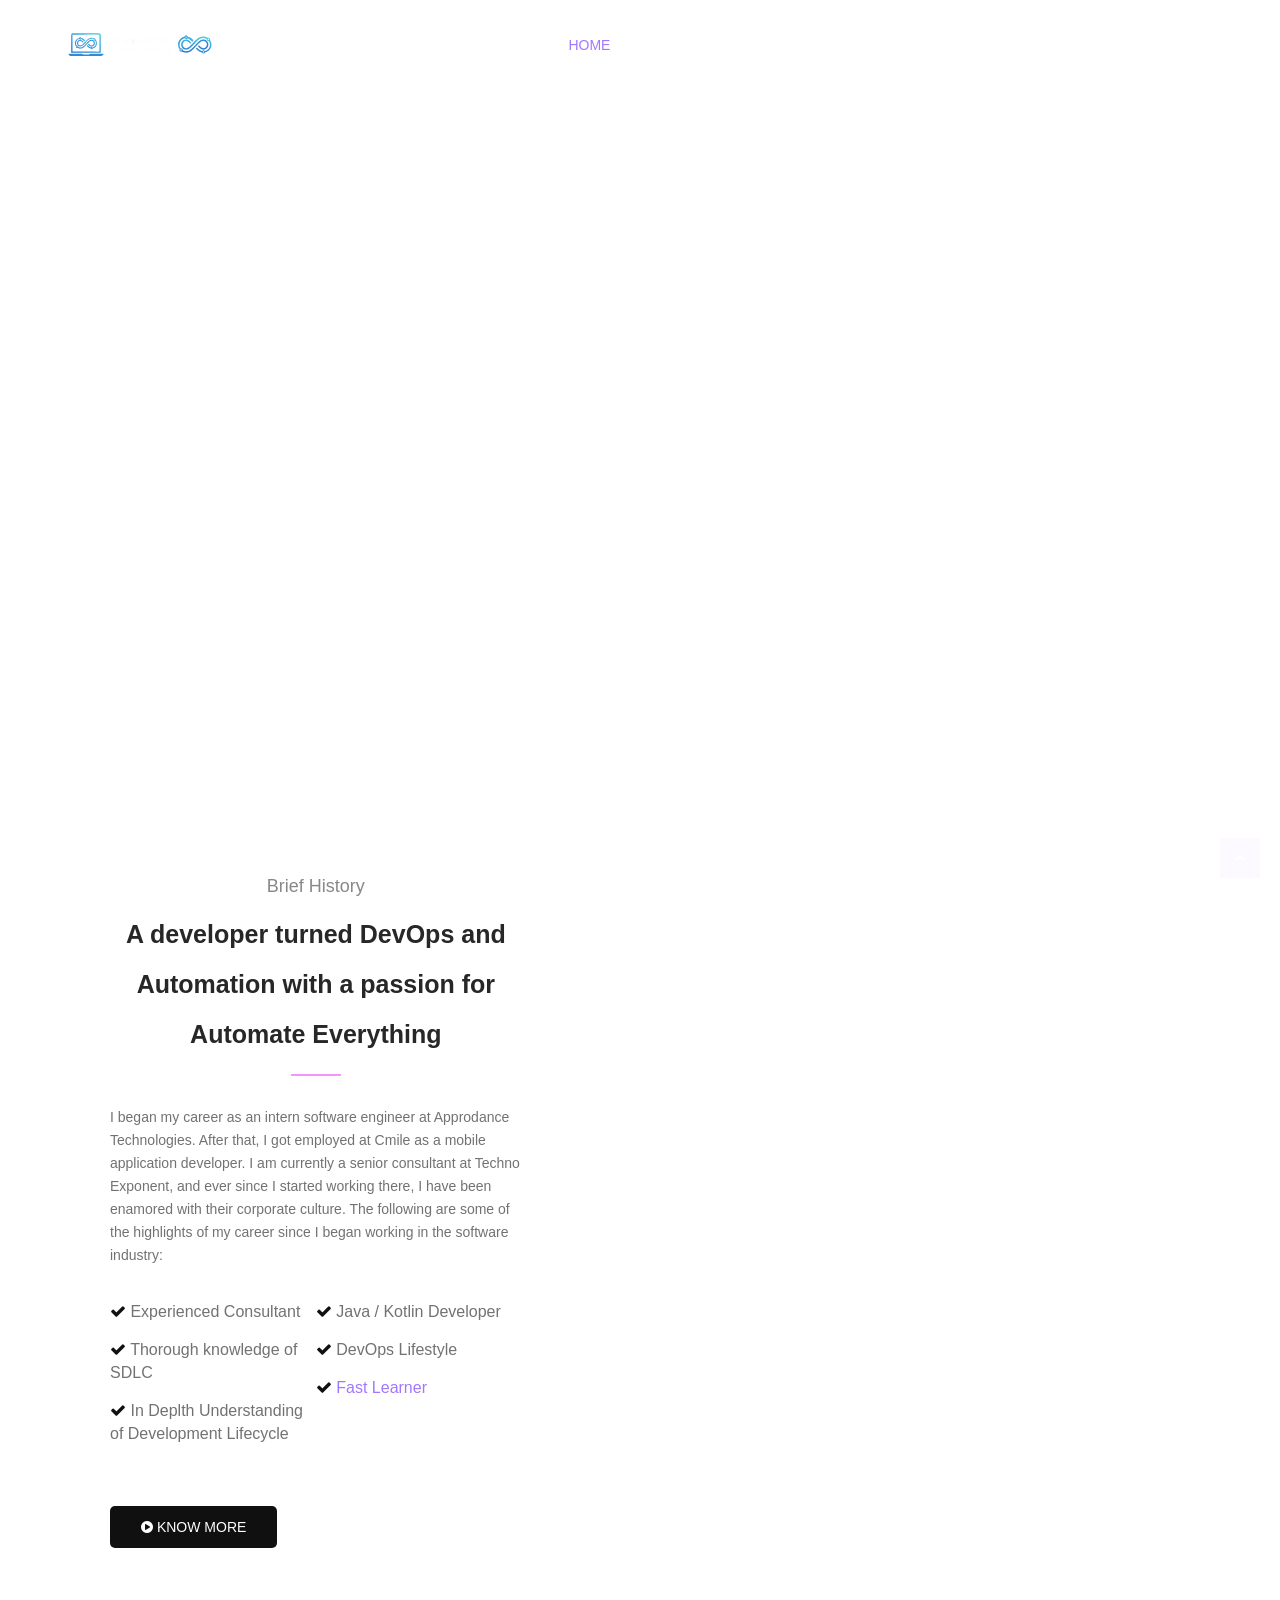
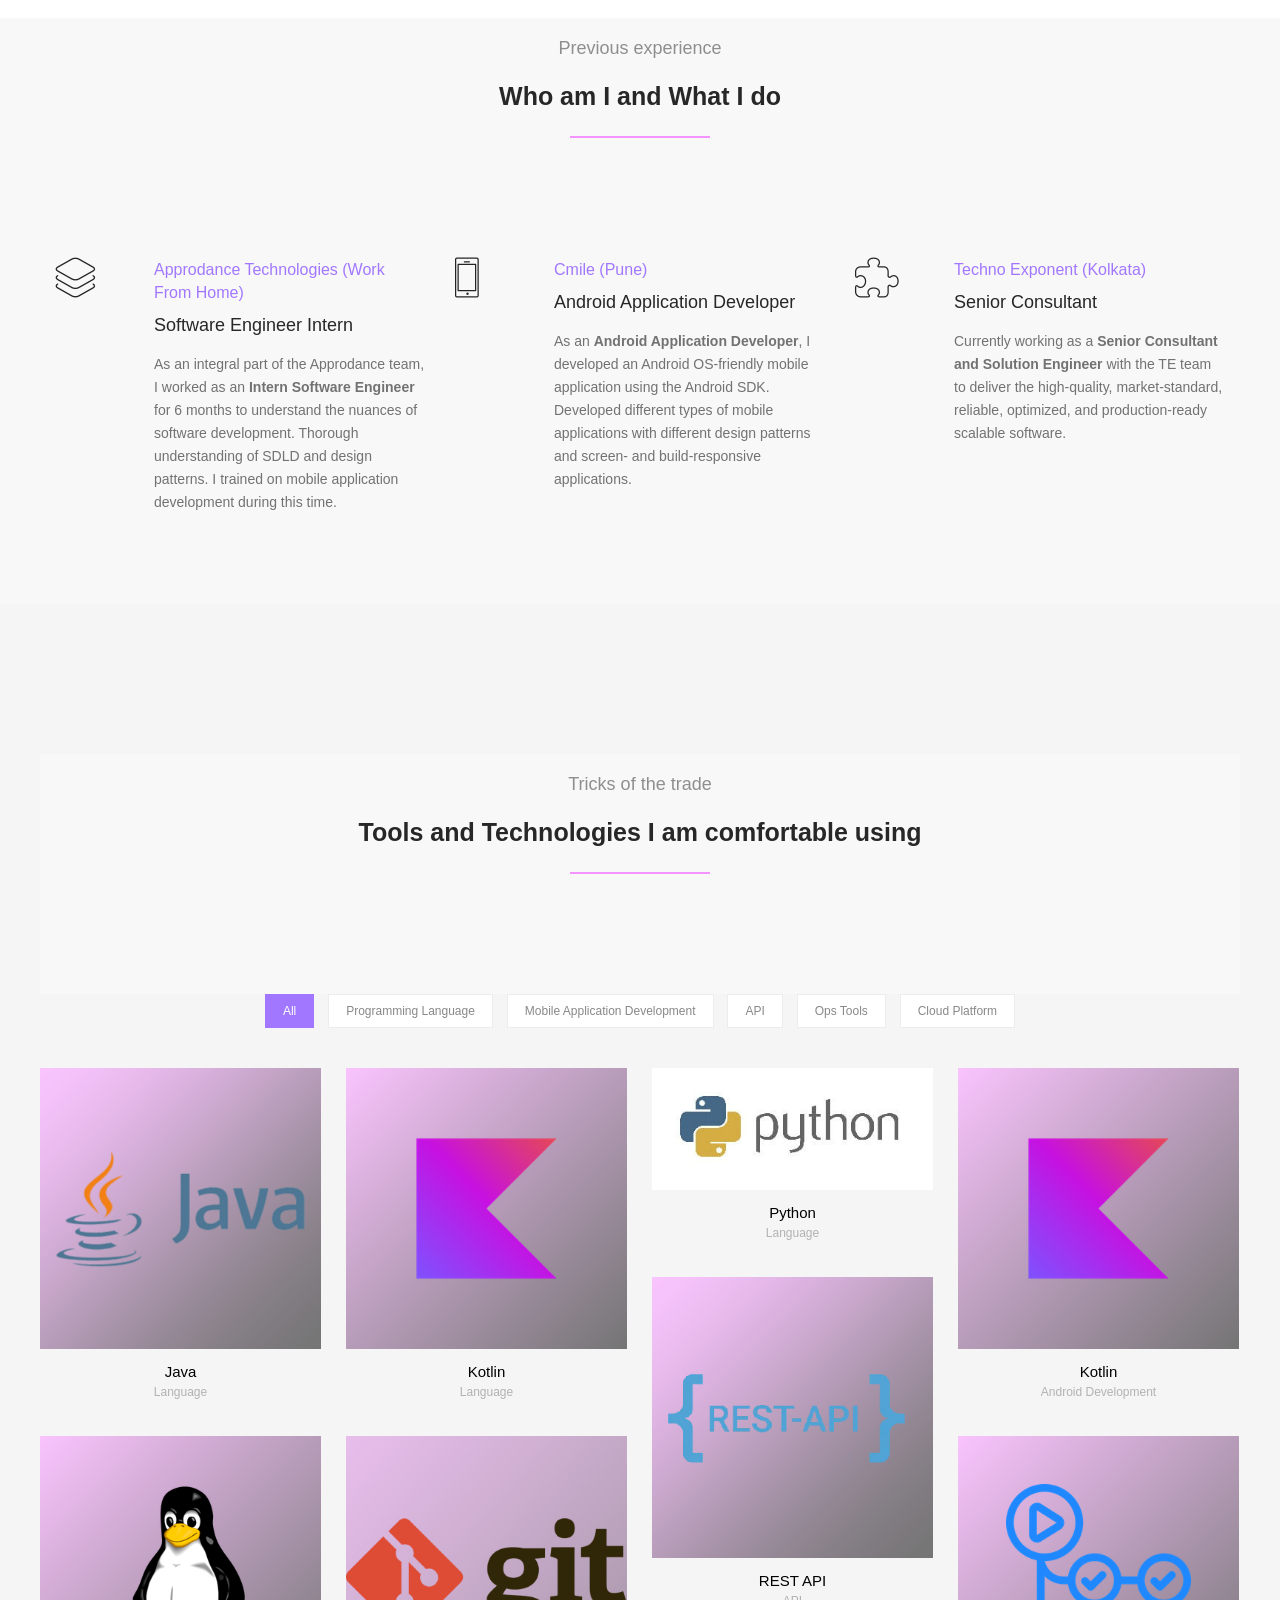
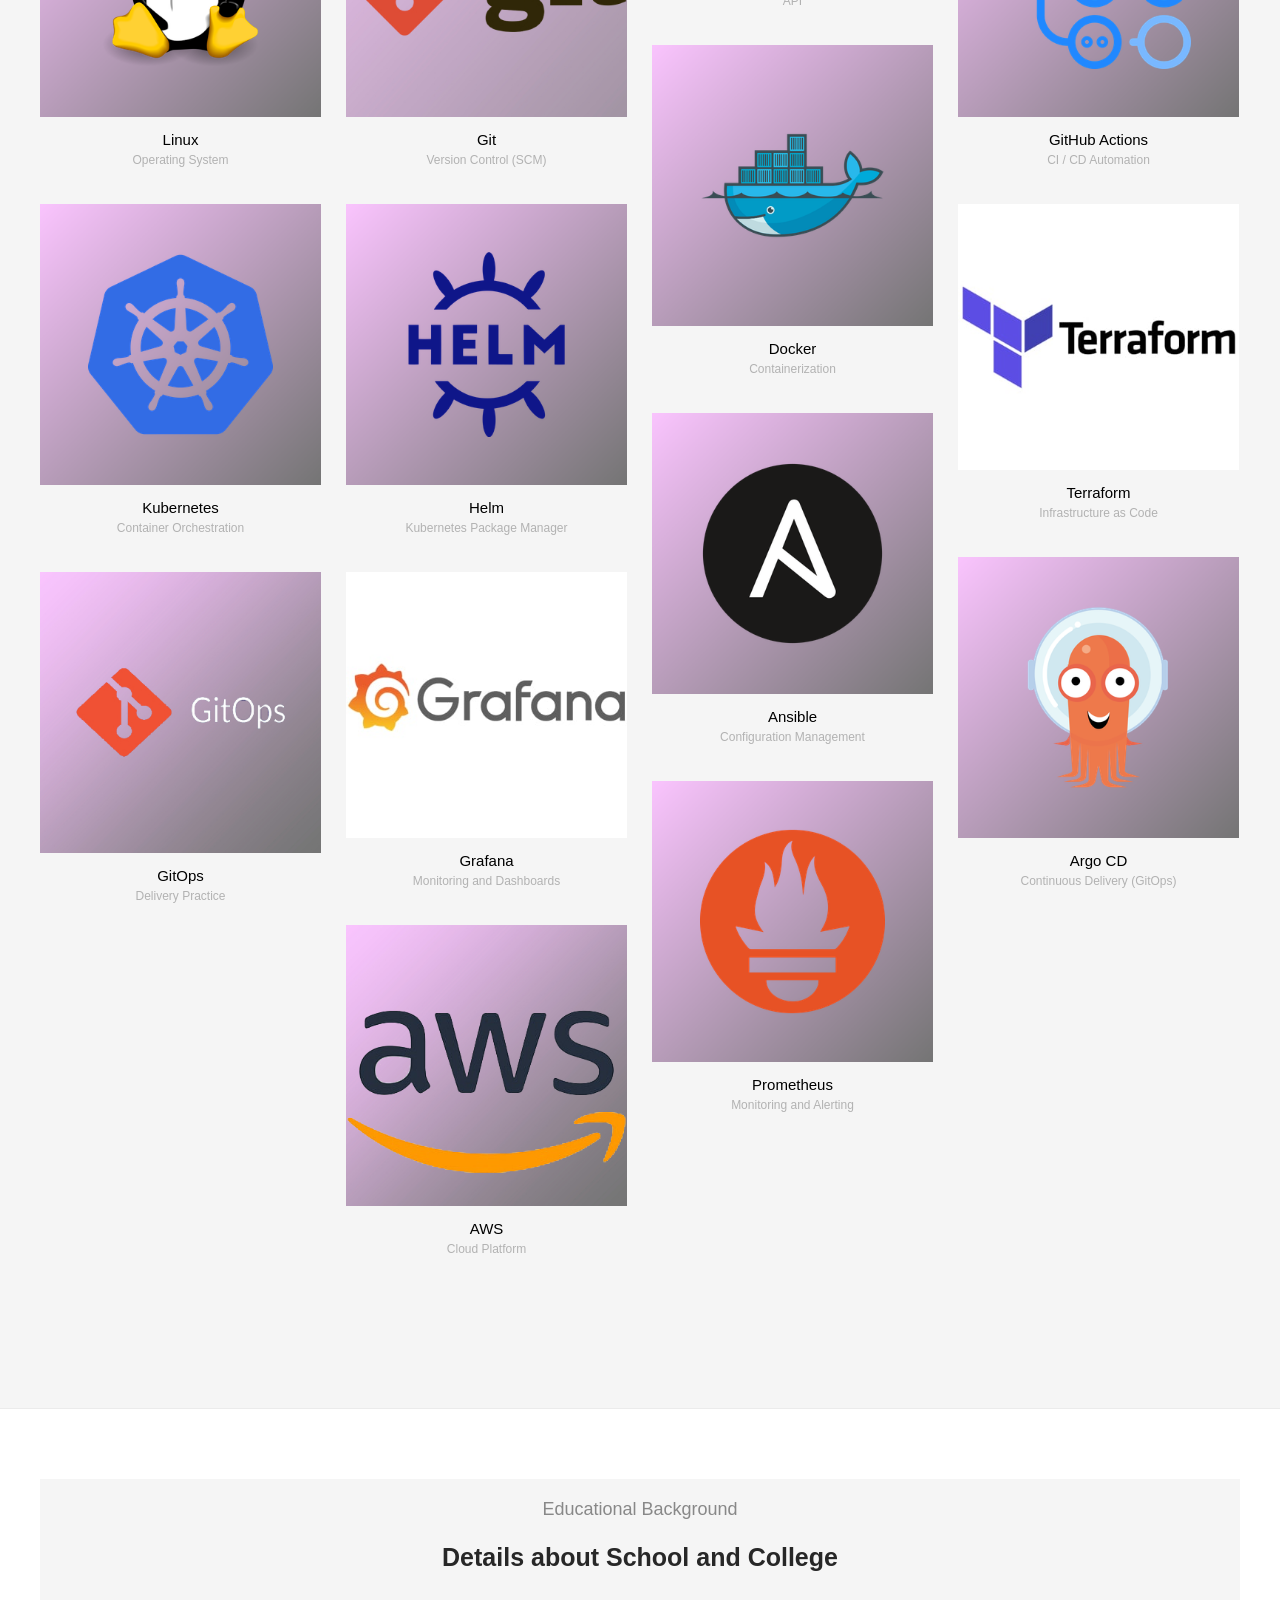
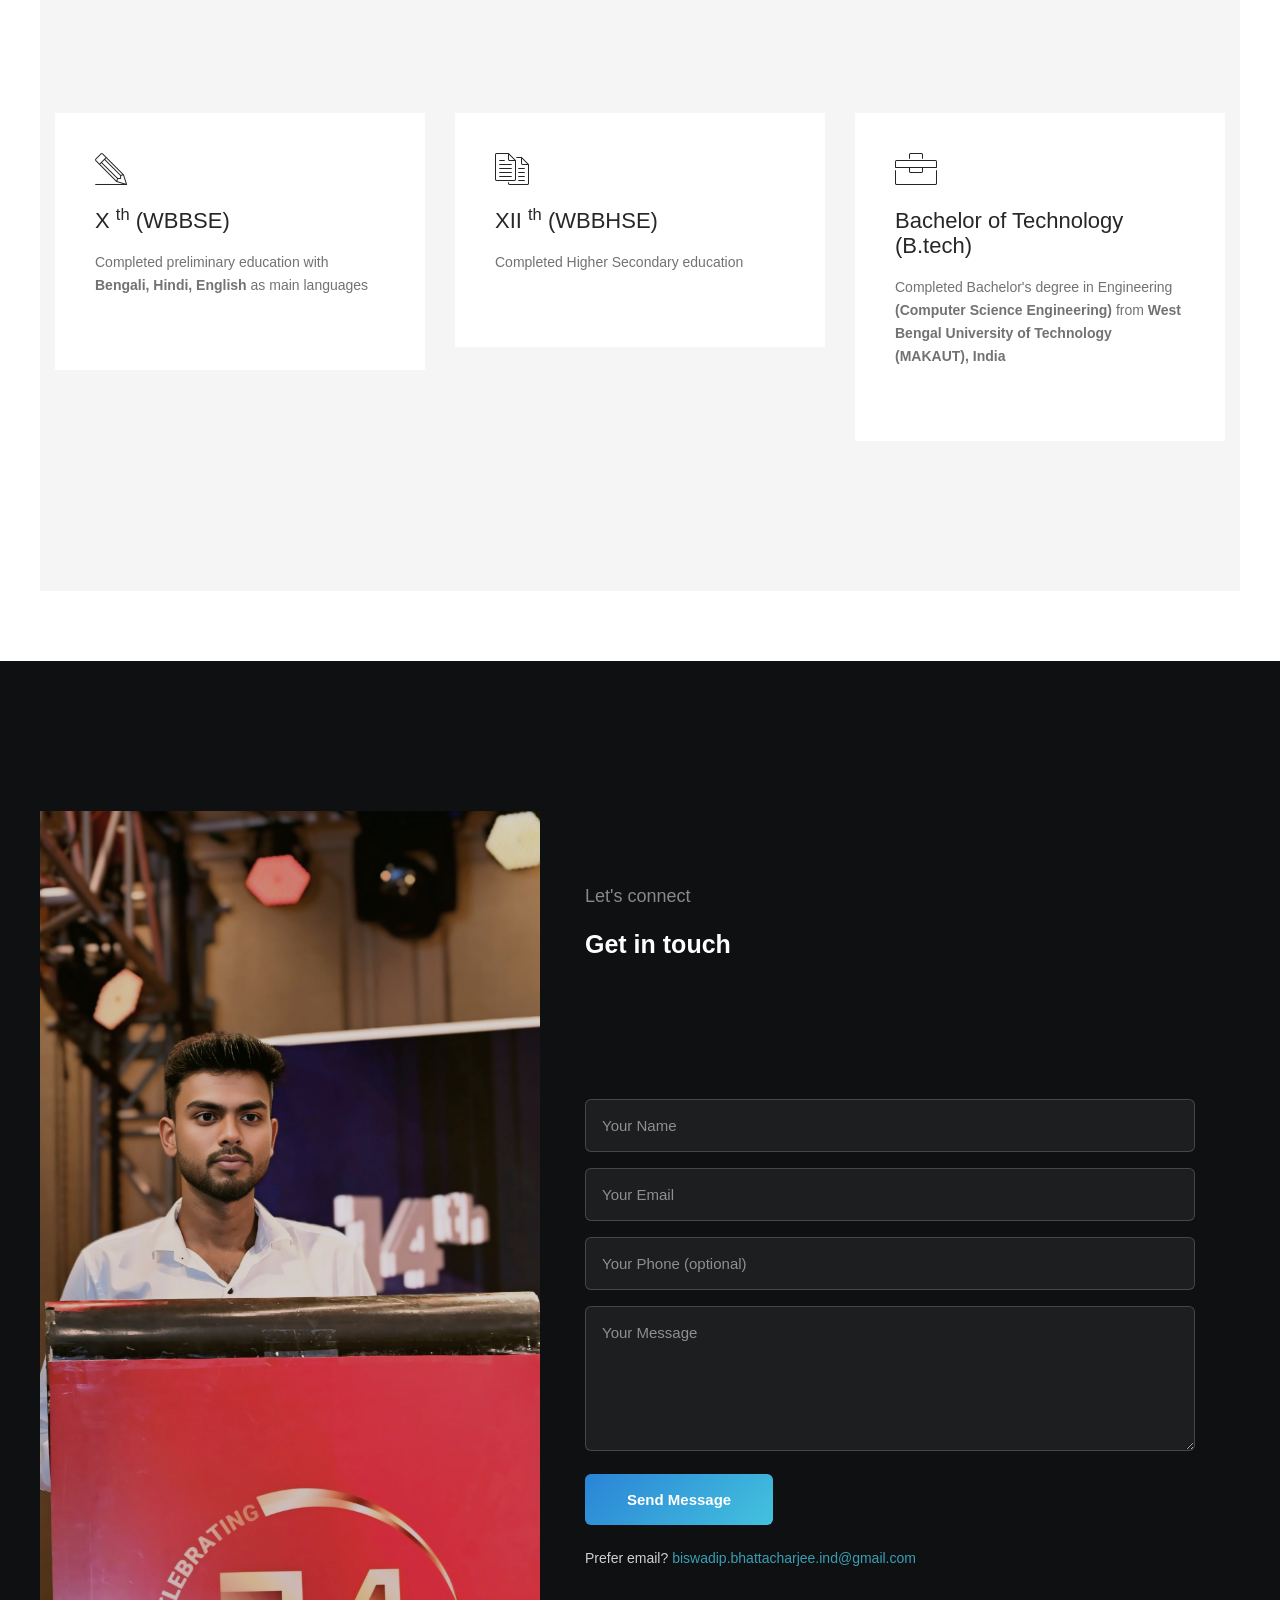
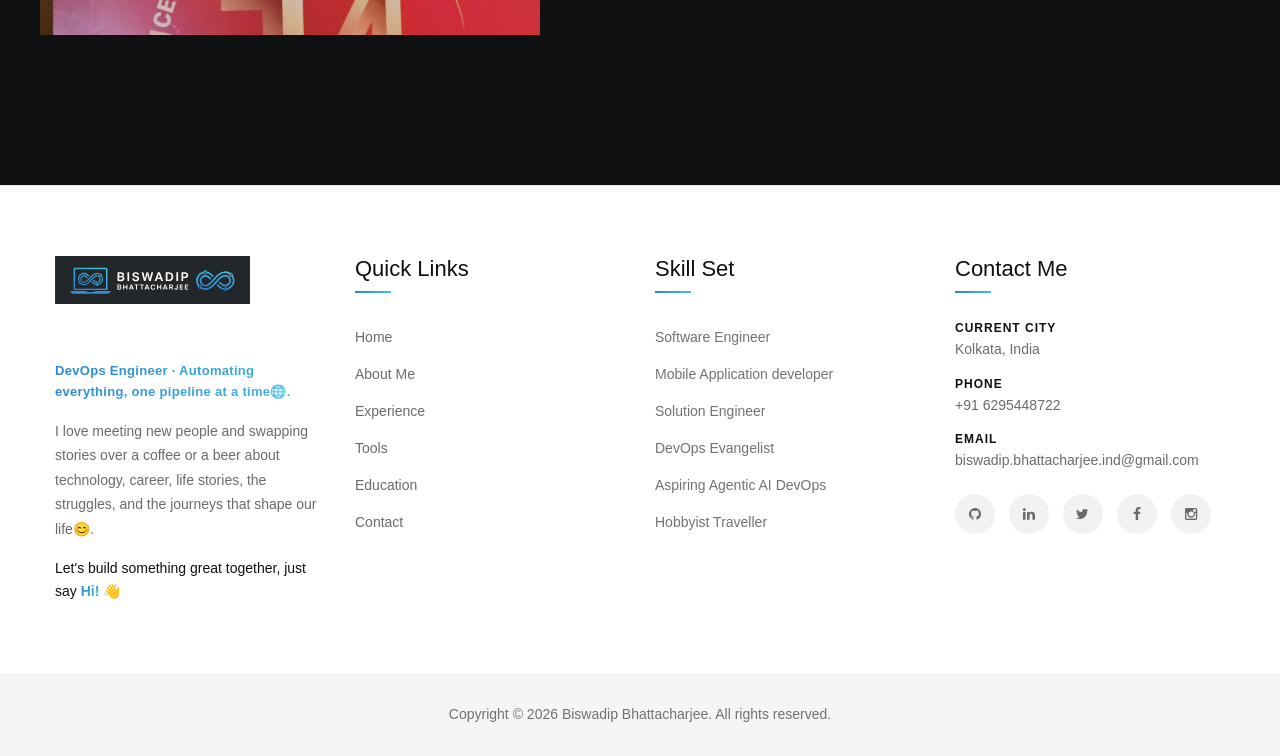
==== frontend/index.html @ aceb3fd9 "Restructure into monorepo: move site into frontend/" ====
<!DOCTYPE html>
<html>

<head>
    <meta charset="utf-8">
    <meta http-equiv="X-UA-Compatible" content="IE=edge">
    <title>Biswadip Bhattacharjee | Devops Engineer </title>
    <meta name="keywords" content="DevOps Engineer, DevOps, DevOps portfolio, AWS Cloud Infrastructure expert" />
    <meta name="description"
        content="I am <b>Biswadip Bhattacharjee</b> a DevOps Engineer with a background in enterprise application development">
    <meta name="author" content="Biswadip Bhattacharjee">

    <!-- Mobile view -->
    <meta name="viewport" content="width=device-width, initial-scale=1.0">

    <!-- Favicon -->
    <!-- <link rel="shortcut icon" href="images/favicon.ico"> -->
    <link rel="icon" type="image/png" href="images/favicon/favicon-32x32.png">


    <link rel="stylesheet" type="text/css" href="js/bootstrap/bootstrap.min.css">


    <!-- Template's stylesheets -->
    <link rel="stylesheet" href="js/megamenu/stylesheets/screen.css">
    <link rel="stylesheet" href="js/megamenu/stylesheets/onepage.css">
    <link rel="stylesheet" href="css/theme-default.css" type="text/css">
    <link rel="stylesheet" href="js/loaders/stylesheets/screen.css">
    <link rel="stylesheet" href="css/corporate.css" type="text/css">
    <link rel="stylesheet" href="fonts/font-awesome/css/font-awesome.min.css" type="text/css">
    <link rel="stylesheet" type="text/css" href="fonts/Simple-Line-Icons-Webfont/simple-line-icons.css"
        media="screen" />
    <link rel="stylesheet" href="fonts/et-line-font/et-line-font.css">
    <link rel="stylesheet" type="text/css" href="js/revolution-slider/css/settings.css">
    <link rel="stylesheet" type="text/css" href="js/revolution-slider/css/layers.css">
    <link rel="stylesheet" type="text/css" href="js/revolution-slider/css/navigation.css">
    <link href="js/owl-carousel/owl.carousel.css" rel="stylesheet">
    <link href="js/owl-carousel/owl.theme.css" rel="stylesheet">

    <link rel="stylesheet" type="text/css" href="js/cubeportfolio/cubeportfolio.min.css">
    <link href="js/animations/css/animations.min.css" rel="stylesheet" type="text/css" media="all" />
    <!-- Template's stylesheets END -->

    <!-- Style Customizer's stylesheets -->
    <link rel="stylesheet/less" type="text/css" href="less/skin.less">
    <!-- Style Customizer's stylesheets END -->

    <!-- Skin stylesheet -->
    <!-- Global site tag (gtag.js) - Google Analytics -->
    <script async src="https://www.googletagmanager.com/gtag/js?id=UA-162535367-1"></script>
    <script src="https://unpkg.com/@lottiefiles/lottie-player@latest/dist/lottie-player.js"></script>
    <script>
        window.dataLayer = window.dataLayer || [];
        function gtag() { dataLayer.push(arguments); }
        gtag('js', new Date());

        gtag('config', 'UA-162535367-1');
    </script>
    <!--Google Analytics -->

    <script type="text/javascript"
        src="js/revolution-slider/js/extensions/revolution.extension.slideanims.min.js"></script>
    <script type="text/javascript"
        src="js/revolution-slider/js/extensions/revolution.extension.layeranimation.min.js"></script>
    <script type="text/javascript"
        src="js/revolution-slider/js/extensions/revolution.extension.navigation.min.js"></script>
    <script type="text/javascript"
        src="js/revolution-slider/js/extensions/revolution.extension.parallax.min.js"></script>

</head>

<body data-spy="scroll" data-target="#menu">

    <body data-spy="scroll" data-target="#menu">
        <div class="over-loader loader-live">
            <div class="loader">
                <div class="loader-item style4">
                    <div class="cube1"></div>
                    <div class="cube2"></div>
                </div>
            </div>
        </div>
        <!--end loading-->



        <div id="section1"></div>
        <div class="wrapper-boxed">
            <div class="site-wrapper">

                <div class="header-section style1 pin-style">
                    <div class="container">
                        <div class="mod-menu">
                            <div class="row">
                                <div class="col-sm-2">
                                    <a href="#" title="" class="logo mar-4">
                                        <img src="images/logo-light-b.svg" alt="">
                                    </a>
                                </div>
                                <div class="col-sm-10">
                                    <div class="main-nav" id="navbar-example">
                                        <ul class="nav navbar-nav top-nav">
                                            <li class="visible-xs menu-icon">
                                                <a href="javascript:void(0)" class="navbar-toggle collapsed"
                                                    data-toggle="collapse" data-target="#menu" aria-expanded="false">
                                                    <i aria-hidden="true" class="fa fa-bars"></i>
                                                </a>
                                            </li>
                                        </ul>
                                        <div id="menu" class="collapse">
                                            <ul class="nav navbar-nav">
                                                <li class="mega-menu active">
                                                    <a href="#section1">Home</a>
                                                </li>
                                                <li>
                                                    <a href="#section2">About Me</a>
                                                </li>
                                                <li>
                                                    <a href="#section3">Experience</a>
                                                </li>
                                                <li>
                                                    <a href="services.html">Service</a>
                                                </li>
                                                <li>
                                                    <a href="#section4">Tools</a>
                                                </li>
                                                <li>
                                                    <a href="#section5">Education</a>
                                                </li>
                                                <li class="right">
                                                    <a href="#section6">Contact</a>
                                                </li>
                                            </ul>
                                        </div>
                                    </div>
                                </div>
                            </div>
                        </div>
                    </div>
                </div>
                <!--end menu-->

                <div class="clearfix"></div>

                <!-- START REVOLUTION SLIDER 5.0 -->
                <div class="slide-tmargin">
                    <div class="slidermaxwidth">
                        <div class="rev_slider_wrapper">
                            <!-- START REVOLUTION SLIDER 5.0 auto mode -->
                            <div id="rev_slider" class="rev_slider" data-version="5.0">

                                <ul>

                                    <!-- SLIDE  -->
                                    <li data-index="rs-1" data-transition="fade">

                                        <!-- MAIN IMAGE -->
                                        <img src="images/slider-grey.jpg" alt="" width="1920" height="1280">

                                        <!-- LAYER NR. 1 -->
                                        <div class="tp-caption raleway white uppercase text-white tp-resizeme"
                                            data-x="['center','center','center','center']"
                                            data-hoffset="['0','0','0','0']" data-y="['top','top','top','top']"
                                            data-voffset="['270','240','240','200']"
                                            data-fontsize="['16','16','14','14']"
                                            data-lineheight="['70','70','70','50']" data-width="none" data-height="none"
                                            data-whitespace="nowrap" data-transform_idle="o:1;"
                                            data-transform_in="z:0;rX:0deg;rY:0;rZ:0;sX:1.5;sY:1.5;skX:0;skY:0;opacity:0;s:1500;e:Power3.easeInOut;"
                                            data-transform_out="y:[100%];s:1000;e:Power2.easeInOut;s:1000;e:Power2.easeInOut;"
                                            data-mask_in="x:0px;y:0px;" data-mask_out="x:inherit;y:inherit;"
                                            data-start="2000" data-splitin="none" data-splitout="none"
                                            data-responsive_offset="on" style="z-index: 7; white-space: nowrap;"> </div>
                                        <!--Multipage Design an many more sections-->

                                        <!-- LAYER NR. 2 -->
                                        <div class="tp-caption montserrat fweight-6 text-white tp-resizeme"
                                            data-x="['left','left','left','left']" data-hoffset="['0','0','0','0']"
                                            data-y="['top','top','top','top']" data-voffset="['320','100','100','110']"
                                            data-fontsize="['70','70','50','30']"
                                            data-lineheight="['100','100','100','50']" data-width="none"
                                            data-height="none" data-whitespace="nowrap" data-transform_idle="o:1;"
                                            data-transform_in="z:0;rX:0deg;rY:0;rZ:0;sX:1.5;sY:1.5;skX:0;skY:0;opacity:0;s:1500;e:Power3.easeInOut;"
                                            data-transform_out="y:[100%];s:1000;e:Power2.easeInOut;s:1000;e:Power2.easeInOut;"
                                            data-mask_in="x:0px;y:0px;" data-mask_out="x:inherit;y:inherit;"
                                            data-start="3000" data-splitin="none" data-splitout="none"
                                            data-responsive_offset="on" style="z-index: 7; white-space: nowrap;">
                                            Passionate DevOps </div>

                                        <!-- LAYER NR. 3 -->
                                        <div class="tp-caption montserrat fweight-6 text-white tp-resizeme"
                                            data-x="['left','left','left','left']" data-hoffset="['0','0','0','0']"
                                            data-y="['top','top','top','top']" data-voffset="['390','150','150','150']"
                                            data-fontsize="['70','60','50','30']"
                                            data-lineheight="['100','100','100','50']" data-width="none"
                                            data-height="none" data-whitespace="nowrap" data-transform_idle="o:1;"
                                            data-transform_in="z:0;rX:0deg;rY:0;rZ:0;sX:1.5;sY:1.5;skX:0;skY:0;opacity:0;s:1500;e:Power3.easeInOut;"
                                            data-transform_out="y:[100%];s:1000;e:Power2.easeInOut;s:1000;e:Power2.easeInOut;"
                                            data-mask_in="x:0px;y:0px;" data-mask_out="x:inherit;y:inherit;"
                                            data-start="3500" data-splitin="none" data-splitout="none"
                                            data-responsive_offset="on" style="z-index: 7; white-space: nowrap;">
                                            Engineer
                                        </div>


                                        <!-- LAYER NR. 4 -->
                                        <div class="tp-caption sbut2 btn-round" data-x="['left','left','left','left']"
                                            data-hoffset="['0','0','0','0']" data-y="['top','top','top','top']"
                                            data-voffset="['550','350','370','300']" data-whitespace="nowrap"
                                            data-type="text" data-responsive_offset="on"
                                            data-frames='[{"from":"y:[100%];z:0;rX:0deg;rY:0;rZ:0;sX:1;sY:1;skX:0;skY:0;opacity:0;","mask":"x:0px;y:[100%];","speed":2000,"to":"o:1;","delay":4500,"ease":"Power2.easeInOut"},{"delay":"wait","speed":1000,"to":"y:[100%];","mask":"x:inherit;y:inherit;","ease":"Power2.easeInOut"}]'
                                            data-textAlign="['left','left','left','left']"
                                            data-paddingtop="[10,10,10,10]" data-paddingright="[20,20,20,20]"
                                            data-paddingbottom="[30,30,30,30]" data-paddingleft="[20,20,20,20]"
                                            style="z-index: 7;"><a href="#section6">Get in
                                                Touch!</a> </div>


                                    </li>
                                    <!-- SLIDE  -->
                                    <li data-index="rs-2" data-transition="slideleft">

                                        <!-- MAIN IMAGE -->
                                        <img src="images/slider-tl.jpg" alt="" width="1920" height="1280">
                                        <!-- LAYER NR. 1 -->
                                        <div class="tp-caption raleway white uppercase text-white tp-resizeme"
                                            data-x="['left','left','left','left']" data-hoffset="['0','0','0','0']"
                                            data-y="['top','top','top','top']" data-voffset="['270','240','240','200']"
                                            data-fontsize="['16','16','14','14']"
                                            data-lineheight="['70','70','70','50']" data-width="none" data-height="none"
                                            data-whitespace="nowrap" data-transform_idle="o:1;"
                                            data-transform_in="z:0;rX:0deg;rY:0;rZ:0;sX:1.5;sY:1.5;skX:0;skY:0;opacity:0;s:1500;e:Power3.easeInOut;"
                                            data-transform_out="y:[100%];s:1000;e:Power2.easeInOut;s:1000;e:Power2.easeInOut;"
                                            data-mask_in="x:0px;y:0px;" data-mask_out="x:inherit;y:inherit;"
                                            data-start="2000" data-splitin="none" data-splitout="none"
                                            data-responsive_offset="on" style="z-index: 7; white-space: nowrap;"></div>
                                        <!--Senior-->

                                        <!-- LAYER NR. 2 -->
                                        <div class="tp-caption montserrat fweight-6 text-white tp-resizeme"
                                            data-x="['left','left','left','left']" data-hoffset="['0','0','0','0']"
                                            data-y="['top','top','top','top']" data-voffset="['320','100','100','110']"
                                            data-fontsize="['70','70','50','30']"
                                            data-lineheight="['100','100','100','50']" data-width="none"
                                            data-height="none" data-whitespace="nowrap" data-transform_idle="o:1;"
                                            data-transform_in="z:0;rX:0deg;rY:0;rZ:0;sX:1.5;sY:1.5;skX:0;skY:0;opacity:0;s:1500;e:Power3.easeInOut;"
                                            data-transform_out="y:[100%];s:1000;e:Power2.easeInOut;s:1000;e:Power2.easeInOut;"
                                            data-mask_in="x:0px;y:0px;" data-mask_out="x:inherit;y:inherit;"
                                            data-start="1000" data-splitin="none" data-splitout="none"
                                            data-responsive_offset="on" style="z-index: 7; white-space: nowrap;"> Senior
                                            Solution
                                        </div>

                                        <!-- LAYER NR. 3 -->
                                        <div class="tp-caption montserrat fweight-6 text-white tp-resizeme"
                                            data-x="['left','left','left','left']" data-hoffset="['0','0','0','0']"
                                            data-y="['top','top','top','top']" data-voffset="['390','150','150','150']"
                                            data-fontsize="['70','60','50','30']"
                                            data-lineheight="['100','100','100','50']" data-width="none"
                                            data-height="none" data-whitespace="nowrap" data-transform_idle="o:1;"
                                            data-transform_in="z:0;rX:0deg;rY:0;rZ:0;sX:1.5;sY:1.5;skX:0;skY:0;opacity:0;s:1500;e:Power3.easeInOut;"
                                            data-transform_out="y:[100%];s:1000;e:Power2.easeInOut;s:1000;e:Power2.easeInOut;"
                                            data-mask_in="x:0px;y:0px;" data-mask_out="x:inherit;y:inherit;"
                                            data-start="1500" data-splitin="none" data-splitout="none"
                                            data-responsive_offset="on" style="z-index: 7; white-space: nowrap;">
                                            Engineer
                                        </div>
                                        <!--Shop Pages-->


                                        <!-- LAYER NR. 4 -->
                                        <div class="tp-caption sbut2 btn-round" data-x="['left','left','left','left']"
                                            data-hoffset="['0','0','0','0']" data-y="['top','top','top','top']"
                                            data-voffset="['550','350','370','300']" data-whitespace="nowrap"
                                            data-type="text" data-responsive_offset="on"
                                            data-frames='[{"from":"y:[100%];z:0;rX:0deg;rY:0;rZ:0;sX:1;sY:1;skX:0;skY:0;opacity:0;","mask":"x:0px;y:[100%];","speed":2000,"to":"o:1;","delay":3000,"ease":"Power2.easeInOut"},{"delay":"wait","speed":1000,"to":"y:[100%];","mask":"x:inherit;y:inherit;","ease":"Power2.easeInOut"}]'
                                            data-textAlign="['left','left','left','left']"
                                            data-paddingtop="[10,10,10,10]" data-paddingright="[20,20,20,20]"
                                            data-paddingbottom="[30,30,30,30]" data-paddingleft="[20,20,20,20]"
                                            style="z-index: 7;"><a href="#section6">Get in
                                                Touch!</a> </div>


                                    </li>
                                </ul>
                            </div>
                            <!-- END REVOLUTION SLIDER -->
                        </div>
                    </div>
                    <!-- END REVOLUTION SLIDER WRAPPER -->
                </div>
                <div class="clearfix"></div>
                <!-- END OF SLIDER WRAPPER -->

                <div id="section2"></div>

                <section class="sec-padding-4">
                    <div class="container-fluid">
                        <div class="col-md-6 padding-left-8">
                            <div class="col-md-10">
                                <div class="col-sm-12 nopadding">
                                    <div class="sec-title-container less-padding-4 text-center">
                                        <h5 class="font-weight-4 less-mar-1 line-height-4 ce-title-top-text"
                                            id="history">
                                            Brief History</h5>
                                        <h1 class="font-weight-6 less-mar-1 line-height-5">A developer turned DevOps
                                            and Automation with a passion for Automate Everything</h1>
                                        <div class="ce-title-line align-center"></div>
                                    </div>
                                </div>
                                <div class="clearfix"></div>
                                <!--end title-->


                                <p>I began my career as an intern software engineer at Approdance Technologies.
                                    After that, I got employed at Cmile as a mobile application developer.
                                    I am currently a senior consultant at Techno Exponent, and ever since I started
                                    working there, I have been enamored with their corporate culture.
                                    The following are some of the highlights of my career since I began working in the
                                    software industry: </p>

                                <br />
                                <div class="col-md-6 nopadding">
                                    <ul class="iconlist dark">
                                        <li><i class="fa fa-check"></i> Experienced Consultant</li>
                                        <li><i class="fa fa-check"></i> Thorough knowledge of SDLC </li>
                                        <li><i class="fa fa-check"></i> In Deplth Understanding of Development Lifecycle
                                        </li>

                                    </ul>
                                </div>
                                <div class="col-md-6 nopadding">
                                    <ul class="iconlist dark">
                                        <li><i class="fa fa-check"></i> Java / Kotlin Developer</li>
                                        <li><i class="fa fa-check"></i> DevOps Lifestyle </li>
                                        <li>
                                            <link><i class="fa fa-check"></i> <a href="https://example.com"
                                                target="_blank"> Fast Learner </a> </link>
                                        </li>
                                    </ul>
                                </div>
                                <div class="clearfix"></div>
                                <br /><br />
                                <!--TODO : Implement read more for detailes--><a
                                    class="btn btn-dark btn-round btn-medium uppercase" href="#section6"><i
                                        class="fa fa-play-circle" aria-hidden="true"></i> Know more</a>
                            </div>
                            <!--end item-->
                        </div>
                        <!--end item-->
                        <lottie-player class="col-md-5 animate-in" data-anim-type="fade-in-left" data-anim-delay="100"
                            src="https://assets5.lottiefiles.com/packages/lf20_w51pcehl.json" background="transparent"
                            speed="1" style="width: 100%; max-width: 620px; height: auto; min-height: 480px;" hover
                            loop></lottie-player>
                    </div>
                    <!--end item-->
                </section>
                <div class="clearfix"></div>

                <!-- end section -->


                <div id="section3"></div>
                <section class="section-light-3 clearfix">
                    <div class="container">
                        <div class="row">
                            <div class="col-sm-12">
                                <div class="sec-title-container text-center">
                                    <h5 class="font-weight-4 less-mar-1 line-height-4 opacity-5">Previous experience
                                    </h5>
                                    <h1 class="font-weight-6 less-mar-1 line-height-5">Who am I and What I do</h1>
                                    <div class="ce-title-line align-center"></div>
                                </div>
                            </div>
                            <div class="clearfix"></div>
                            <!--end title-->

                            <div class="col-md-4">
                                <div class="ce-feature-box-57 text-left">
                                    <div class="icon-plain-small left dark icon animate-burst"><span
                                            class="icon-layers"></span></div>
                                    <div class=" text-box-right text-left">
                                        <p class="text-primary nopadding">Approdance Technologies (Work From Home)</p>
                                        <h5 class="title font-weight-5">Software Engineer Intern</h5>
                                        <p>As an integral part of the Approdance team, I worked as an <b>Intern Software
                                                Engineer</b> for 6 months to understand the nuances of software
                                            development. Thorough understanding of SDLD and design patterns.
                                            I trained on mobile application development during this time.</p>
                                    </div>
                                </div>
                            </div>
                            <!--end item-->

                            <div class="col-md-4 ">
                                <div class="ce-feature-box-57 text-left">
                                    <div class="icon-plain-small left dark icon animate-burst"><span
                                            class="icon-phone"></span></div>
                                    <div class="text-box-right text-left">
                                        <p class="text-primary nopadding">Cmile (Pune)</p>
                                        <h5 class="title font-weight-5">Android Application Developer</h5>
                                        <p>As an <b>Android Application Developer</b>, I developed an Android
                                            OS-friendly mobile application using the Android SDK.
                                            Developed different types of mobile applications with different design
                                            patterns and screen- and build-responsive applications.</p>
                                    </div>
                                </div>
                            </div>
                            <!--end item-->

                            <div class="col-md-4 ">
                                <div class="ce-feature-box-57 text-left">
                                    <div class="icon-plain-small left dark icon animate-burst"><span
                                            class="icon-puzzle"></span></div>
                                    <div class=" text-box-right text-left">
                                        <p class="text-primary nopadding">Techno Exponent (Kolkata)</p>
                                        <h5 class="title font-weight-5">Senior Consultant</h5>
                                        <p>Currently working as a <b>Senior Consultant and Solution Engineer</b> with
                                            the TE team to deliver the high-quality,
                                            market-standard, reliable, optimized, and production-ready scalable
                                            software.</p>
                                    </div>
                                </div>
                            </div>
                            <!--end item-->

                            <div class="clearfix"></div>
                            <div class="col-divider-margin-4"></div>
                            <!-- <div class="col-md-4">
                            <div class="ce-feature-box-57 text-left">
                                <div class="icon-plain-small left dark icon animate-burst"><span
                                        class="icon-layers"></span></div>
                                <div class=" text-box-right text-left">
                                    <p class="text-primary nopadding">Siemens Simulation Center (Pune)</p>
                                    <h5 class="title font-weight-5">Java Developer</h5>
                                    <p>As an integral part of Teamcenter Simulation team, worked as a <b> Java Developer
                                        </b> for more than 3 years to understand the nuances of Core Java development.
                                        Thorough understanding of Object Oriented Programming and
                                        Design Patterns. I also worked on RCP Plugin development during this time.</p>
                                </div>
                            </div>
                        </div> -->
                            <!--end item-->

                            <!-- <div class="col-md-4">
                            <div class="ce-feature-box-57 text-left">
                                <div class="icon-plain-small left dark icon animate-burst"><span
                                        class="icon-genius"></span></div>
                                <div class=" text-box-right text-left">
                                    <p class="text-primary nopadding">Siemens MindShpere - IIOT Product (Pune)</p>
                                    <h5 class="title font-weight-5">DevOps Engineer</h5>
                                    <p>As a DevOps Engineer, I started with cultivating the DevOps culture when we moved
                                        from Monolith to Agile Implementation. Further automated the process end-to-end.
                                        Right from Building the code <b>(CI) </b>to deploying it to different
                                        enviornment <b>(CD)</b>.
                                        Recently started creating Infrastructure with the help of code <b>(IAC)</b>.</p>
                                </div>
                            </div>
                        </div> -->
                            <!--end item-->
                            <!-- <div class="col-md-4">
                            <div class="ce-feature-box-57 text-left">
                                <div class="icon-plain-small left dark icon animate-burst"><span
                                        class="icon-cloud"></span></div>
                                <div class=" text-box-right text-left">
                                    <p class="text-primary nopadding">Siemens MindShpere - IIOT Product (Pune)</p>
                                    <h5 class="title font-weight-5">Cloud DevOps Expert</h5>
                                    <p>With more than 3 years in DevOps, I have gained knowlege of <b>Microsoft
                                            Azure</b> and
                                        <b>AWS,</b> thoroughly understanding the CI and CD process. Comfortable at
                                        managing multiple enviornments and infrastructure with <b>IAC (Terraform).</b> Developed a
                                        deep knowledge and understanding of
                                        <b>End-to-End Monitoring</b> of Cloud Native <b>Paas Application</b>.
                                    </p>
                                </div>
                            </div>
                        </div> -->
                            <!--end item-->
                            <div class="clearfix"></div>
                            <div class="col-divider-margin-4"></div>
                            <!-- <div class="col-md-4">
                            <div class="ce-feature-box-57 text-left">
                                <div class="icon-plain-small left dark icon animate-burst"><span
                                        class="icon-toolbox"></span></div>
                                <div class=" text-box-right text-left">
                                    <p class="text-primary nopadding">Equal Experts (Pune)</p>
                                    <h5 class="title font-weight-5">Senior DevOps Consultant</h5>
                                    <p>Started working as a <b>Senior DevOps Consultant</b> for Equal Experts Pune. Working with
                                        numurous clients like O2, Waitrose etc. Working with wider stake holders and defining the Processes and Patterns
                                    for the DevOps/Platform teams.</p>
                                </div>
                            </div>
                        </div> -->
                            <!--end item-->
                            <!-- <div class="col-md-4">
                            <div class="ce-feature-box-57 text-left">
                                <div class="icon-plain-small left dark icon animate-burst"><span
                                        class="icon-basket"></span></div>
                                <div class=" text-box-right text-left">
                                    <p class="text-primary nopadding">New Look (London)</p>
                                    <h5 class="title font-weight-5">Senior DevOps Engineer</h5>
                                    <p>Joined the new DevOps Team as one of the first member and started working on <b>E-Commerce</b> project to revamp the
                                        existing monolithic website into a managable and modern micro service oriented web platform.</p>
                                </div>
                            </div>
                        </div> -->
                            <!--end item-->
                            <!-- <div class="col-md-4">
                            <div class="ce-feature-box-57 text-left">
                                <div class="icon-plain-small left dark icon animate-burst"><span
                                        class="icon-strategy"></span></div>
                                <div class=" text-box-right text-left">
                                    <p class="text-primary nopadding">New Look (London)</p>
                                    <h5 class="title font-weight-5">Lead Senior DevOps Engineer</h5>
                                    <p>Created a internal developer platform which was adopted by the wider New Look business units and I was quickly promoted
                                        as a Lead Senior DevOps Engineer. Now I am leading a team of <b>Platform Engineers</b> across New Look working and defining the <b>roadmap</b> and 
                                        <b>strategy</b> for the business.
                                    </p>
                                </div>
                            </div>
                        </div> -->
                            <!--end item-->
                        </div>
                    </div>
                </section>
                <div class="clearfix"></div>
                <!-- end section -->


                <!--Section 4 Header -->
                <div id="section4"></div>
                <section class="section-side-image section-light sec-padding clearfix">
                    <div class="img-holder col-md-12 col-sm-12 pull-left">
                        <div class="background-imgholder" style="background:url(images/foggymountains.jpg);"><img
                                class="nodisplay-image" src="" alt="" /> </div>
                    </div>
                    <div class="container">
                        <div class="row">
                            <!-- end header section -->

                            <section class="section-light-3 clearfix">
                                <div class="col-sm-12">
                                    <div class="sec-title-container text-center">
                                        <h5 class="font-weight-4 less-mar-1 line-height-4 opacity-5">Tricks of the trade
                                        </h5>
                                        <h1 class="font-weight-6 less-mar-1 line-height-5">Tools and Technologies I am
                                            comfortable using</h1>
                                        <div class="ce-title-line align-center"></div>
                                    </div>
                                    <div class="clearfix"></div>
                                </div>
                            </section>
                            <div class="clearfix"></div>
                            <!-- end title -->

                            <!-- Filter buttons -->
                            <div id="js-filters-masonry-projects" class="cbp-l-filters-buttonCenter">
                                <div data-filter="*" class="cbp-filter-item-active cbp-filter-item">
                                    All
                                    <div class="cbp-filter-counter"></div>
                                </div>
                                <div data-filter=".language" class="cbp-filter-item">
                                    Programming Language
                                    <div class="cbp-filter-counter"></div>
                                </div>
                                <div data-filter=".mobile" class="cbp-filter-item">
                                    Mobile Application Development
                                    <div class="cbp-filter-counter"></div>
                                </div>
                                <div data-filter=".api" class="cbp-filter-item">
                                    API
                                    <div class="cbp-filter-counter"></div>
                                </div>
                                <div data-filter=".ops-tools" class="cbp-filter-item">
                                    Ops Tools
                                    <div class="cbp-filter-counter"></div>
                                </div>
                                <div data-filter=".cloud-platform" class="cbp-filter-item">
                                    Cloud Platform
                                    <div class="cbp-filter-counter"></div>
                                </div>
                            </div>

                            <!-- Grid -->
                            <div id="js-grid-masonry-projects" class="cbp cbp-l-grid-masonry-projects">

                                <!-- ===== Programming Languages ===== -->
                                <div class="cbp-item language">
                                    <div class="cbp-caption">
                                        <div class="cbp-caption-defaultWrap">
                                            <img class="portfolio-item" src="images/portfolio/Java.jpg" alt="Java">
                                        </div>
                                        <div class="cbp-caption-activeWrap">
                                            <div class="cbp-l-caption-alignCenter">
                                                <div class="cbp-l-caption-body"></div>
                                            </div>
                                        </div>
                                    </div>
                                    <a href="#" class="cbp-l-grid-masonry-projects-title" rel="nofollow">Java</a>
                                    <div class="cbp-l-grid-masonry-projects-desc">Language</div>
                                </div>

                                <div class="cbp-item language">
                                    <div class="cbp-caption">
                                        <div class="cbp-caption-defaultWrap">
                                            <img class="portfolio-item" src="images/portfolio/Kotlin.png" alt="Kotlin">
                                        </div>
                                        <div class="cbp-caption-activeWrap">
                                            <div class="cbp-l-caption-alignCenter">
                                                <div class="cbp-l-caption-body"></div>
                                            </div>
                                        </div>
                                    </div>
                                    <a href="#" class="cbp-l-grid-masonry-projects-title" rel="nofollow">Kotlin</a>
                                    <div class="cbp-l-grid-masonry-projects-desc">Language</div>
                                </div>

                                <div class="cbp-item language">
                                    <div class="cbp-caption">
                                        <div class="cbp-caption-defaultWrap">
                                            <img class="portfolio-item" src="images/portfolio/Python.jpg" alt="Python">
                                        </div>
                                        <div class="cbp-caption-activeWrap">
                                            <div class="cbp-l-caption-alignCenter">
                                                <div class="cbp-l-caption-body"></div>
                                            </div>
                                        </div>
                                    </div>
                                    <a href="#" class="cbp-l-grid-masonry-projects-title" rel="nofollow">Python</a>
                                    <div class="cbp-l-grid-masonry-projects-desc">Language</div>
                                </div>

                                <!-- ===== Mobile Application Development ===== -->
                                <div class="cbp-item mobile">
                                    <div class="cbp-caption">
                                        <div class="cbp-caption-defaultWrap">
                                            <img class="portfolio-item" src="images/portfolio/Kotlin.png" alt="Kotlin">
                                        </div>
                                        <div class="cbp-caption-activeWrap">
                                            <div class="cbp-l-caption-alignCenter">
                                                <div class="cbp-l-caption-body"></div>
                                            </div>
                                        </div>
                                    </div>
                                    <a href="#" class="cbp-l-grid-masonry-projects-title" rel="nofollow">Kotlin</a>
                                    <div class="cbp-l-grid-masonry-projects-desc">Android Development</div>
                                </div>

                                <!-- ===== API ===== -->
                                <div class="cbp-item api">
                                    <div class="cbp-caption">
                                        <div class="cbp-caption-defaultWrap">
                                            <img class="portfolio-item" src="images/portfolio/REST.jpg" alt="REST API">
                                        </div>
                                        <div class="cbp-caption-activeWrap">
                                            <div class="cbp-l-caption-alignCenter">
                                                <div class="cbp-l-caption-body"></div>
                                            </div>
                                        </div>
                                    </div>
                                    <a href="#" class="cbp-l-grid-masonry-projects-title" rel="nofollow">REST API</a>
                                    <div class="cbp-l-grid-masonry-projects-desc">API</div>
                                </div>

                                <!-- ===== Ops Tools ===== -->
                                <div class="cbp-item ops-tools">
                                    <div class="cbp-caption">
                                        <div class="cbp-caption-defaultWrap">
                                            <img class="portfolio-item" src="images/portfolio/Linux.png" alt="Linux">
                                        </div>
                                        <div class="cbp-caption-activeWrap">
                                            <div class="cbp-l-caption-alignCenter">
                                                <div class="cbp-l-caption-body"></div>
                                            </div>
                                        </div>
                                    </div>
                                    <a href="#" class="cbp-l-grid-masonry-projects-title" rel="nofollow">Linux</a>
                                    <div class="cbp-l-grid-masonry-projects-desc">Operating System</div>
                                </div>

                                <div class="cbp-item ops-tools">
                                    <div class="cbp-caption">
                                        <div class="cbp-caption-defaultWrap">
                                            <img class="portfolio-item" src="images/portfolio/git.jpg" alt="Git">
                                        </div>
                                        <div class="cbp-caption-activeWrap">
                                            <div class="cbp-l-caption-alignCenter">
                                                <div class="cbp-l-caption-body"></div>
                                            </div>
                                        </div>
                                    </div>
                                    <a href="#" class="cbp-l-grid-masonry-projects-title" rel="nofollow">Git</a>
                                    <div class="cbp-l-grid-masonry-projects-desc">Version Control (SCM)</div>
                                </div>

                                <div class="cbp-item ops-tools">
                                    <div class="cbp-caption">
                                        <div class="cbp-caption-defaultWrap">
                                            <img class="portfolio-item" src="images/portfolio/GitHubAction.png"
                                                alt="GitHub Actions">
                                        </div>
                                        <div class="cbp-caption-activeWrap">
                                            <div class="cbp-l-caption-alignCenter">
                                                <div class="cbp-l-caption-body"></div>
                                            </div>
                                        </div>
                                    </div>
                                    <a href="#" class="cbp-l-grid-masonry-projects-title" rel="nofollow">GitHub
                                        Actions</a>
                                    <div class="cbp-l-grid-masonry-projects-desc">CI / CD Automation</div>
                                </div>

                                <div class="cbp-item ops-tools">
                                    <div class="cbp-caption">
                                        <div class="cbp-caption-defaultWrap">
                                            <img class="portfolio-item" src="images/portfolio/Docker.png" alt="Docker">
                                        </div>
                                        <div class="cbp-caption-activeWrap">
                                            <div class="cbp-l-caption-alignCenter">
                                                <div class="cbp-l-caption-body"></div>
                                            </div>
                                        </div>
                                    </div>
                                    <a href="#" class="cbp-l-grid-masonry-projects-title" rel="nofollow">Docker</a>
                                    <div class="cbp-l-grid-masonry-projects-desc">Containerization</div>
                                </div>

                                <div class="cbp-item ops-tools">
                                    <div class="cbp-caption">
                                        <div class="cbp-caption-defaultWrap">
                                            <img class="portfolio-item" src="images/portfolio/Kubernetes.png"
                                                alt="Kubernetes">
                                        </div>
                                        <div class="cbp-caption-activeWrap">
                                            <div class="cbp-l-caption-alignCenter">
                                                <div class="cbp-l-caption-body"></div>
                                            </div>
                                        </div>
                                    </div>
                                    <a href="#" class="cbp-l-grid-masonry-projects-title" rel="nofollow">Kubernetes</a>
                                    <div class="cbp-l-grid-masonry-projects-desc">Container Orchestration</div>
                                </div>

                                <div class="cbp-item ops-tools">
                                    <div class="cbp-caption">
                                        <div class="cbp-caption-defaultWrap">
                                            <img class="portfolio-item" src="images/portfolio/Helm.png" alt="Helm">
                                        </div>
                                        <div class="cbp-caption-activeWrap">
                                            <div class="cbp-l-caption-alignCenter">
                                                <div class="cbp-l-caption-body"></div>
                                            </div>
                                        </div>
                                    </div>
                                    <a href="#" class="cbp-l-grid-masonry-projects-title" rel="nofollow">Helm</a>
                                    <div class="cbp-l-grid-masonry-projects-desc">Kubernetes Package Manager</div>
                                </div>

                                <div class="cbp-item ops-tools">
                                    <div class="cbp-caption">
                                        <div class="cbp-caption-defaultWrap">
                                            <img class="portfolio-item" src="images/portfolio/Terraform.jpg"
                                                alt="Terraform">
                                        </div>
                                        <div class="cbp-caption-activeWrap">
                                            <div class="cbp-l-caption-alignCenter">
                                                <div class="cbp-l-caption-body"></div>
                                            </div>
                                        </div>
                                    </div>
                                    <a href="#" class="cbp-l-grid-masonry-projects-title" rel="nofollow">Terraform</a>
                                    <div class="cbp-l-grid-masonry-projects-desc">Infrastructure as Code</div>
                                </div>

                                <div class="cbp-item ops-tools">
                                    <div class="cbp-caption">
                                        <div class="cbp-caption-defaultWrap">
                                            <img class="portfolio-item" src="images/portfolio/Ansible.png"
                                                alt="Ansible">
                                        </div>
                                        <div class="cbp-caption-activeWrap">
                                            <div class="cbp-l-caption-alignCenter">
                                                <div class="cbp-l-caption-body"></div>
                                            </div>
                                        </div>
                                    </div>
                                    <a href="#" class="cbp-l-grid-masonry-projects-title" rel="nofollow">Ansible</a>
                                    <div class="cbp-l-grid-masonry-projects-desc">Configuration Management</div>
                                </div>

                                <div class="cbp-item ops-tools">
                                    <div class="cbp-caption">
                                        <div class="cbp-caption-defaultWrap">
                                            <img class="portfolio-item" src="images/portfolio/ArgoCD.png" alt="Argo CD">
                                        </div>
                                        <div class="cbp-caption-activeWrap">
                                            <div class="cbp-l-caption-alignCenter">
                                                <div class="cbp-l-caption-body"></div>
                                            </div>
                                        </div>
                                    </div>
                                    <a href="#" class="cbp-l-grid-masonry-projects-title" rel="nofollow">Argo CD</a>
                                    <div class="cbp-l-grid-masonry-projects-desc">Continuous Delivery (GitOps)</div>
                                </div>

                                <div class="cbp-item ops-tools">
                                    <div class="cbp-caption">
                                        <div class="cbp-caption-defaultWrap">
                                            <img class="portfolio-item" src="images/portfolio/GitOps.jpg" alt="GitOps">
                                        </div>
                                        <div class="cbp-caption-activeWrap">
                                            <div class="cbp-l-caption-alignCenter">
                                                <div class="cbp-l-caption-body"></div>
                                            </div>
                                        </div>
                                    </div>
                                    <a href="#" class="cbp-l-grid-masonry-projects-title" rel="nofollow">GitOps</a>
                                    <div class="cbp-l-grid-masonry-projects-desc">Delivery Practice</div>
                                </div>

                                <div class="cbp-item ops-tools">
                                    <div class="cbp-caption">
                                        <div class="cbp-caption-defaultWrap">
                                            <img class="portfolio-item" src="images/portfolio/Grafana.jpg"
                                                alt="Grafana">
                                        </div>
                                        <div class="cbp-caption-activeWrap">
                                            <div class="cbp-l-caption-alignCenter">
                                                <div class="cbp-l-caption-body"></div>
                                            </div>
                                        </div>
                                    </div>
                                    <a href="#" class="cbp-l-grid-masonry-projects-title" rel="nofollow">Grafana</a>
                                    <div class="cbp-l-grid-masonry-projects-desc">Monitoring and Dashboards</div>
                                </div>

                                <div class="cbp-item ops-tools">
                                    <div class="cbp-caption">
                                        <div class="cbp-caption-defaultWrap">
                                            <img class="portfolio-item" src="images/portfolio/Prometheus.png"
                                                alt="Prometheus">
                                        </div>
                                        <div class="cbp-caption-activeWrap">
                                            <div class="cbp-l-caption-alignCenter">
                                                <div class="cbp-l-caption-body"></div>
                                            </div>
                                        </div>
                                    </div>
                                    <a href="#" class="cbp-l-grid-masonry-projects-title" rel="nofollow">Prometheus</a>
                                    <div class="cbp-l-grid-masonry-projects-desc">Monitoring and Alerting</div>
                                </div>

                                <!-- ===== Cloud Platform ===== -->
                                <div class="cbp-item cloud-platform">
                                    <div class="cbp-caption">
                                        <div class="cbp-caption-defaultWrap">
                                            <img class="portfolio-item" src="images/portfolio/AWS.jpg" alt="AWS">
                                        </div>
                                        <div class="cbp-caption-activeWrap">
                                            <div class="cbp-l-caption-alignCenter">
                                                <div class="cbp-l-caption-body"></div>
                                            </div>
                                        </div>
                                    </div>
                                    <a href="#" class="cbp-l-grid-masonry-projects-title" rel="nofollow">AWS</a>
                                    <div class="cbp-l-grid-masonry-projects-desc">Cloud Platform</div>
                                </div>

                            </div>

                </section>
                <div class="clearfix"></div>
                <!-- end section -->

                <div class="divider-line solid light-2"></div>
                <div class="clearfix"></div>
                <!-- Portfolio end -->
                <div id="section5"></div>
                <section class="sec-padding-4">
                    <div class="container">
                        <div class="row">
                            <div class="col-sm-12">
                                <div class="sec-title-container text-center">
                                    <h5 class="font-weight-4 less-mar-1 line-height-4 ce-title-top-text">Educational
                                        Background</h5>
                                    <h1 class="font-weight-6 less-mar-1 line-height-5">Details about School and College
                                    </h1>
                                    <!-- <div class="ce-title-line"></div> -->
                                </div>
                            </div>
                            <!-- <div class="clearfix"></div> -->
                            <!--end title-->
                            <section class="sec-padding section-light">
                                <div class="container">
                                    <div class="row">
                                        <div class="col-md-12 text-center">
                                        </div>

                                        <div class="col-md-4">
                                            <div class="text-box white padding-4">
                                                <div class="icon-plain-msmall"><span class="icon-pencil icon"></span>
                                                </div>
                                                <br />
                                                <h4 class=" font-weight-4">X <sup>th</sup> (WBBSE)</h4>
                                                <p>Completed preliminary education with <b>Bengali, Hindi, English
                                                    </b>as
                                                    main languages</p>
                                                <br />
                                                <!-- <a class="read-more gyellow" href="#">Read More &nbsp;<i class="fa fa-long-arrow-right" aria-hidden="true"></i></a>-->
                                            </div>
                                        </div>
                                        <!--end item-->

                                        <div class="col-md-4">
                                            <div class="text-box white padding-4">
                                                <div class="icon-plain-msmall"><span
                                                        class=" icon icon-documents"></span>
                                                </div>
                                                <br />
                                                <h4 class=" font-weight-4">XII <sup>th</sup> (WBBHSE)</h4>
                                                <p>Completed Higher Secondary education
                                                    <!-- <b>Computer Science</b> -->
                                                </p>
                                                <br />
                                                <!-- <a class="read-more gyellow" href="#">Read More &nbsp;<i class="fa fa-long-arrow-right" aria-hidden="true"></i></a> -->
                                            </div>
                                        </div>
                                        <!--end item-->


                                        <div class="col-md-4">
                                            <div class="text-box white padding-4">
                                                <div class="icon-plain-msmall"><span class="icon icon-toolbox"></span>
                                                </div>
                                                <br />
                                                <h4 class=" font-weight-4">Bachelor of Technology (B.tech)</h4>
                                                <p>Completed Bachelor's degree in Engineering <b>(Computer Science
                                                        Engineering)</b> from
                                                    <b>West Bengal University of Technology (MAKAUT), India</b>
                                                </p>
                                                <br />
                                                <!-- <a class="read-more gyellow" href="#">Read More &nbsp;<i class="fa fa-long-arrow-right" aria-hidden="true"></i></a> -->
                                            </div>
                                        </div>
                                        <!--end item-->
                                    </div>
                            </section>
                        </div>
                    </div>
                </section>

                <div class="clearfix"></div>
                <!-- end section -->


                <!-- Contact -->
                <div id="section6"></div>
                <section class="bb-contact sec-padding clearfix">
                    <div class="container">
                        <div class="row bb-contact-row">
                            <div class="col-md-5 col-sm-12 bb-contact-photo-col">
                                <div class="bb-contact-photo" style="background-image:url(images/biswadip-b1.jpg);">
                                </div>
                            </div>
                            <div class="col-md-7 col-sm-12 bb-contact-form-col">
                                <div class="sec-title-container text-left">
                                    <h5 class="font-weight-4 less-mar-1 line-height-4 opacity-5 text-white">Let's
                                        connect</h5>
                                    <h1 class="font-weight-6 less-mar-1 line-height-5 text-white">Get in touch</h1>
                                    <!-- <div class="ce-title-line"></div> -->
                                </div>

                                <form action="https://api.web3forms.com/submit" method="POST" class="bb-cform">
                                    <input type="hidden" name="access_key" value="8affceb1-4b2b-4322-b59c-6d44248782d6">
                                    <input type="hidden" name="subject" value="New message from portfolio website">
                                    <input type="hidden" name="from_name" value="Biswadip Portfolio">
                                    <input type="checkbox" name="botcheck" class="bb-hidden" tabindex="-1"
                                        autocomplete="off">

                                    <input type="text" name="name" placeholder="Your Name" required>
                                    <input type="email" name="email" placeholder="Your Email" required>
                                    <input type="text" name="phone" placeholder="Your Phone (optional)">
                                    <textarea name="message" rows="5" placeholder="Your Message" required></textarea>
                                    <button type="submit" class="bb-cform-btn">Send Message</button>
                                </form>

                                <p class="bb-contact-alt text-white">Prefer email? <a
                                        href="mailto:biswadip.bhattacharjee.ind@gmail.com">biswadip.bhattacharjee.ind@gmail.com</a>
                                </p>
                            </div>
                        </div>
                    </div>
                </section>
                <div class="clearfix"></div>


                <!-- Footer start -->
                <div class="sec-padding-4 bb-footer">
                    <div class="container">
                        <div class="row">
                            <div class="col-md-3 col-sm-6 clearfix margin-bottom">
                                <div class="fo-map bb-brand">
                                    <div class="footer-logo"><a href="#section1"><img src="images/logo-dark-b.svg"
                                                alt="Biswadip Bhattacharjee" /></a></div>
                                    <p class="bb-brand-tag">DevOps Engineer · Automating everything, one pipeline at a
                                        time🌐.</p>
                                    <p class="bb-brand-about">I love meeting new people and swapping stories over a
                                        coffee or a beer about technology, career, life stories, the struggles, and the
                                        journeys that shape our life😊.</p>
                                    <p class="bb-brand-cta">Let's build something great together, just say <a
                                            href="#section6">Hi!</a> 👋</p>
                                </div>
                            </div>

                            <div class="col-md-3 col-sm-6 clearfix margin-bottom">
                                <h4 class="less-mar3 font-weight-5 bb-footer-title">Quick Links</h4>
                                <ul class="footer-quick-links-5 bb-footer-links">
                                    <li><a href="#section1">Home</a></li>
                                    <li><a href="#section2">About Me</a></li>
                                    <li><a href="#section3">Experience</a></li>
                                    <li><a href="#section4">Tools</a></li>
                                    <li><a href="#section5">Education</a></li>
                                    <li><a href="#section6">Contact</a></li>
                                </ul>
                            </div>

                            <div class="col-md-3 col-sm-6 clearfix margin-bottom">
                                <h4 class="less-mar3 font-weight-5 bb-footer-title">Skill Set</h4>
                                <ul class="footer-quick-links-5 bb-footer-links">
                                    <li>Software Engineer</li>
                                    <li>Mobile Application developer</li>
                                    <li>Solution Engineer</li>
                                    <li>DevOps Evangelist</li>
                                    <li>Aspiring Agentic AI DevOps</li>
                                    <li>Hobbyist Traveller</li>
                                </ul>
                            </div>

                            <div class="col-md-3 col-sm-6 clearfix margin-bottom">
                                <h4 class="less-mar3 font-weight-5 bb-footer-title">Contact Me</h4>
                                <address class="bb-footer-contact">
                                    <span class="bb-label">Current City</span>
                                    Kolkata, India

                                    <span class="bb-label">Phone</span>
                                    <a href="tel:+916295448722">+91 6295448722</a>

                                    <span class="bb-label">Email</span>
                                    <a
                                        href="mailto:biswadip.bhattacharjee.ind@gmail.com">biswadip.bhattacharjee.ind@gmail.com</a>
                                </address>
                                <ul class="bb-footer-social">
                                    <li><a href="https://github.com/biswadip98" target="_blank" rel="noopener"
                                            aria-label="GitHub"><i class="fa fa-github"></i></a></li>
                                    <li><a href="https://www.linkedin.com/in/biswadip-bhattacharjee/" target="_blank"
                                            rel="noopener" aria-label="LinkedIn"><i class="fa fa-linkedin"></i></a></li>
                                    <li><a href="https://x.com/BiswadipBhattacha7" target="_blank" rel="noopener"
                                            aria-label="Twitter / X"><i class="fa fa-twitter"></i></a></li>
                                    <li><a href="https://facebook.com" target="_blank" rel="noopener"
                                            aria-label="Facebook"><i class="fa fa-facebook"></i></a></li>
                                    <li><a href="https://instagram.com" target="_blank" rel="noopener"
                                            aria-label="Instagram"><i class="fa fa-instagram"></i></a></li>
                                </ul>
                            </div>

                        </div>
                    </div>
                </div>
                <div class="clearfix"></div>
                <!-- end footer -->

                <section class="sec-padding-6 section-light">
                    <div class="container">
                        <div class="row">
                            <div class="fo-copyright-holder text-center"> Copyright © 2026 Biswadip Bhattacharjee. All
                                rights
                                reserved. </div>
                        </div>
                    </div>
                </section>
                <div class="clearfix"></div>
                <!-- end section -->

                <a href="#" class="scrollup"></a>
                <!-- end scroll to top of the page-->

            </div>
            <!--end site wrapper-->
        </div>
        <!--end wrapper boxed-->

        <!-- Scripts -->
        <script src="js/jquery/jquery.js"></script>
        <script src="js/bootstrap/bootstrap.min.js"></script>


        <!-- Scripts END -->

        <!-- Template scripts -->
        <script src="js/megamenu/js/main.js"></script>
        <script src="js/megamenu/js/onepage.js"></script>
        <script src="js/owl-carousel/owl.carousel.js"></script>
        <script src="js/owl-carousel/custom.js"></script>
        <script src="js/template-custom/js/template-custom.js"></script>


        <!-- REVOLUTION JS FILES -->
        <script type="text/javascript" src="js/revolution-slider/js/jquery.themepunch.tools.min.js"></script>
        <script type="text/javascript" src="js/revolution-slider/js/jquery.themepunch.revolution.min.js"></script>

        <script type="text/javascript">
            var tpj = jQuery;
            var revapi4;
            tpj(document).ready(function () {
                if (tpj("#rev_slider").revolution == undefined) {
                    revslider_showDoubleJqueryError("#rev_slider");
                } else {
                    revapi4 = tpj("#rev_slider").show().revolution({
                        sliderType: "standard",
                        jsFileLocation: "js/revolution-slider/js/",
                        sliderLayout: "auto",
                        dottedOverlay: "none",
                        delay: 9000,
                        navigation: {
                            keyboardNavigation: "off",
                            keyboard_direction: "horizontal",
                            mouseScrollNavigation: "off",
                            onHoverStop: "off",
                            arrows: {
                                style: "uranus",
                                enable: true,
                                hide_onmobile: false,
                                hide_under: 100,
                                hide_onleave: true,
                                hide_delay: 200,
                                hide_delay_mobile: 1200,
                                tmp: '',
                                left: {
                                    h_align: "left",
                                    v_align: "center",
                                    h_offset: 80,
                                    v_offset: 0
                                },
                                right: {
                                    h_align: "right",
                                    v_align: "center",
                                    h_offset: 80,
                                    v_offset: 0
                                }
                            },
                            touch: {
                                touchenabled: "on",
                                swipe_threshold: 75,
                                swipe_min_touches: 1,
                                swipe_direction: "horizontal",
                                drag_block_vertical: false
                            },



                        },
                        viewPort: {
                            enable: true,
                            outof: "pause",
                            visible_area: "80%"
                        },

                        responsiveLevels: [1240, 1024, 778, 480],
                        gridwidth: [1240, 1024, 778, 480],
                        gridheight: [870, 730, 600, 420],
                        lazyType: "smart",
                        parallax: {
                            type: "mouse",
                            origo: "slidercenter",
                            speed: 2000,
                            levels: [2, 3, 4, 5, 6, 7, 12, 16, 10, 50],
                        },
                        shadow: 0,
                        spinner: "off",
                        stopLoop: "off",
                        stopAfterLoops: -1,
                        stopAtSlide: -1,
                        shuffle: "off",
                        autoHeight: "off",
                        hideThumbsOnMobile: "off",
                        hideSliderAtLimit: 0,
                        hideCaptionAtLimit: 0,
                        hideAllCaptionAtLilmit: 0,
                        disableProgressBar: "on",
                        debugMode: false,
                        fallbacks: {
                            simplifyAll: "off",
                            nextSlideOnWindowFocus: "off",
                            disableFocusListener: false,
                        }
                    });
                }
            }); /*ready*/
        </script>
        <script type="text/javascript" src="js/cubeportfolio/jquery.cubeportfolio.min.js"></script>
        <script type="text/javascript" src="js/cubeportfolio/masonry-projects.js"></script>
        <script type="text/javascript" src="js/animations/js/animations.min.js"></script>
        <script type="text/javascript" src="js/animations/js/appear.min.js"></script>
        <script type="text/javascript" src="js/cubeportfolio/main.js"></script>
        <script type="text/javascript" src='https://cdn.jsdelivr.net/mojs/0.265.6/mo.min.js'></script>
        <script type="text/javascript" src="./js/mojs/main.js"></script>
        <script>
            $(window).load(function () {
                setTimeout(function () {

                    $('.loader-live').fadeOut();
                }, 1000);
            })
        </script>
        <script src="js/functions/functions.js"></script>
    </body>

</html>
---- frontend/js/megamenu/stylesheets/screen.css ----
/* line 1, ../sass/screen.scss */
*:focus,
button:focus,
input:focus,
*,
input,
button,
*:active,
input:active,
button:active,
.bootstrap-select .btn:focus,
option {
  outline: none !important;
  outline: 0px !important;
}

/* line 5, ../sass/screen.scss */
.banner-section {
  background: #000;
  height: 1500px;
  font-size: 14px;
}

/* line 14, ../sass/screen.scss */
.header-section {
  font-family: 'Open Sans', sans-serif;
  background-color: #020203;
  padding-top: 5px;
}

/* line 22, ../sass/screen.scss */
.header-section img {
  max-width: 100%;
}

/* line 25, ../sass/screen.scss */
.header-section .container {
  max-width: 1200px;
  width: auto;
}

/* =========== menu logo margins ============ */

/* line 29, ../sass/screen.scss */
.header-section .logo {
  display: inline-block;
  margin-top: 18px;
}

.header-section .logo.bg-prim {
  background-color: #a277ff;
  margin: 0px;
  padding: 23px 80px;

}

.header-section .logo.bg-dark {
  background-color: #000;
  margin: 0px;
  padding: 23px 80px;

}


.header-section .logo.top-mar-1 {
  margin-top: 22px;
}

.header-section .logo.style-2 {
  margin-top: 18px;
}

.header-section .logo.mar-1 {
  margin-top: 10px;
}

.header-section .logo.mar-2 {
  margin-top: 15px;
}

.header-section .logo.mar-3 {
  margin-top: 20px;
}

.header-section .logo.mar-4 {
  margin-top: 23px;
}

.header-section .logo.mar-5 {
  margin-top: 25px;
}

.header-section .logo.mar-6 {
  margin-top: 27px;
}

.header-section .logo.mar-7 {
  margin-top: 30px;
}

.header-section .logo.im-mar {
  margin-top: 18px;
  margin-bottom: 20px;
}

.header-section .logo.no-mar {
  margin-top: 0;
}

.header-section .logo.bor-right {
  padding: 24px 20px;
  margin-top: 0;
  border-right: 1px solid rgba(255, 255, 255, 0.2);
}

.header-section .logo.bor-left {
  border-left: 1px solid rgba(255, 255, 255, 0.2);
}


/* line 33, ../sass/screen.scss */
.header-section .row {
  position: static;
}

/* line 35, ../sass/screen.scss */
.header-section .row>* {
  position: static;
}

/* line 39, ../sass/screen.scss */
.header-section .mod-menu {
  position: relative;
  z-index: 999;
}

/* line 43, ../sass/screen.scss */
.header-section ul {
  list-style: none;
  padding: 0px;
  margin: 0 0 0 10px;
}

.header-section ul.no-left-mar {
  margin: 0 0 0 0;
}

/* line 47, ../sass/screen.scss */
.header-section ul li {
  text-transform: uppercase;
  position: relative;
}

/* line 49, ../sass/screen.scss */
.header-section ul li a {
  color: #fff;
  background: none !important;
  padding: 30px 15px;
  text-decoration: none !important;
}

.header-section ul li a.icon-center {
  text-align: center;
}

.header-section ul li a.m-link {
  color: #8a8a8a;
}

.header-section.style3 ul li a {
  color: #fff;
  background: none !important;
  padding: 30px 15px;
  text-decoration: none !important;
}

.header-section.white ul li a {
  color: #101010;
}

.header-section.dark-dropdowns ul li a {
  color: #727272;
}

.header-section.dark-dropdowns.mlinks-dark ul li a {
  color: #101010;
}

/* line 56, ../sass/screen.scss */
.header-section ul li.active>a {
  color: #a277ff;
}

/* line 60, ../sass/screen.scss */
.header-section ul li .number {
  font-size: 0.71429em;
  background: #a277ff;
  width: 17px;
  height: 17px;
  line-height: 17px;
  text-align: center;
  color: #fff;
  position: absolute;
  right: -4px;
  top: 19px;
  border-radius: 100%;
}

.header-section ul li .number.mar2 {
  top: 37px;
}

/* line 74, ../sass/screen.scss */
.header-section ul li ul {
  position: absolute;
  top: 100%;
  left: -20%;
  margin-left: -115px;
  background: #fff;
  width: 230px;
  -webkit-transition: all .2s;
  transition: all .2s;
}

/* line 85, ../sass/screen.scss */
.header-section ul li ul li {
  border-bottom: 1px solid #e6e6e6;
  overflow: hidden;
}

.header-section.style3 ul li ul li {
  border-bottom: 1px solid rgba(255, 255, 255, 0.1);
  overflow: hidden;
}

.header-section.style1 ul li ul li {
  border-bottom: 1px solid #f0f0f0;
}


/* line 87, ../sass/screen.scss */
.header-section ul li ul li a {
  color: #242424;
  padding: 12px 23px;
  display: block;
  text-transform: none;
}

.header-section.style1 ul li ul li a {
  padding: 12px 23px;
}

.header-section.style1 ul li.align-left ul li a {
  text-align: left;

}

.header-section.style4 ul li.align-left ul li a {
  text-align: left;

}

.header-section.style4 ul li ul li a {
  padding: 12px 23px;
}

.header-section ul li ul li a:hover {
  margin-left: 8px;
}

/* line 95, ../sass/screen.scss */
.header-section ul li ul li ul {
  left: 100%;
  right: auto;
  top: 0px;
  margin-left: 0px;
  width: 0px;
  overflow: hidden;
  display: block;
}

.header-section ul li ul.dm-align-2 {
  left: 120px;
}

/* line 103, ../sass/screen.scss */
.header-section ul li ul li ul li {
  width: 230px;
}

/* line 120, ../sass/screen.scss */
.header-section ul li.right ul li ul {
  left: auto;
  right: 100%;
}

/* line 134, ../sass/screen.scss */
.header-section ul li.mega-menu {
  position: static;
}

/* line 136, ../sass/screen.scss */
.header-section ul li.mega-menu>ul {
  width: 100%;
  left: 0px;
  float: none;
  margin-left: 0px;
  max-height: 0px;
  display: block;
  overflow: hidden;
  -webkit-transition: all .2s;
  transition: all .2s;
  -webkit-transition-delay: .2s;
  transition-delay: .2s;
}

/* line 149, ../sass/screen.scss */
.header-section ul li.mega-menu>ul>li {
  padding: 30px 0;
  float: left;
  border: none;
  width: 25%;
}

.header-section ul li.mega-menu.align-left>ul>li {
  text-align: left;
}

.header-section ul li.mega-menu.five-col>ul>li {
  padding: 30px 0;
  float: left;
  border: none;
  width: 20%;
}

.header-section ul li.mega-menu.six-col>ul>li {
  padding: 30px 0;
  float: left;
  border: none;
  width: 16%;
}

/* line 154, ../sass/screen.scss */
.header-section ul li.mega-menu>ul>li>a {
  text-transform: uppercase;
  padding-bottom: 10px;
  font-weight: 600;
}

/* line 160, ../sass/screen.scss */
.header-section ul li.mega-menu>ul>li ul {
  width: 100%;
  position: relative;
  right: auto;
  top: auto;
  left: auto;
}

/* line 166, ../sass/screen.scss */
.header-section ul li.mega-menu>ul>li ul li {
  border: none;
}

/* line 168, ../sass/screen.scss */
.header-section ul li.mega-menu>ul>li ul li a {
  padding-top: 8px;
  padding-bottom: 8px;
}

.header-section ul li.mega-menu>ul>li ul li a:hover {
  color: #a277ff;
  margin-left: 8px;
  transition: all 0.2s ease-out 0s;
}

.header-section.primary-dropdowns ul li.mega-menu>ul>li ul li a:hover {
  color: #101010;
  margin-left: 8px;
  transition: all 0.2s ease-out 0s;
}

/* line 183, ../sass/screen.scss */
.header-section ul li.search-parent {
  position: static;
}

/* line 192, ../sass/screen.scss */
.header-section ul li.search-parent .search-box {
  background: #fff;
  -webkit-transition: all .4s;
  transition: all .4s;
  -webkit-transition-delay: .3s;
  transition-delay: .3s;
  position: absolute;
  top: 100%;
  left: 0px;
  width: 100%;
  max-height: 0px;
  overflow: hidden;
}

/* line 201, ../sass/screen.scss */
.header-section ul li.search-parent .search-box .content {
  padding: 30px 95px 30px 30px;
}

/* line 207, ../sass/screen.scss */
.header-section ul li.search-parent .search-box .form-control {
  height: auto;
  border: 1px solid #e6e6e6;
  border-radius: 0px;
  box-shadow: none;
  padding-right: 45px;
  padding-bottom: 10px;
  padding-top: 10px;
}

/* line 215, ../sass/screen.scss */
.header-section ul li.search-parent .search-box .form-control input {
  background: none;
  border: none;
  width: 100%;
  font-size: 1.42857em;
  color: #727272;
}

/* line 222, ../sass/screen.scss */
.header-section ul li.search-parent .search-box .form-control .search-btn {
  font-size: 1.42857em;
  position: absolute;
  right: 96px;
  top: 11px;
  color: #070607;
}

.header-section.dark-dropdowns ul li.search-parent .search-box .form-control .search-btn {
  color: #fff;
}

.header-section ul li.search-parent .search-box .form-control .search-btn.mar-1 {
  top: -11px;
}

.header-section ul li.search-parent .search-box .form-control .search-btn.mar-2 {
  top: 6px;
}

/* line 230, ../sass/screen.scss */
.header-section ul li.search-parent .search-box .close-btn {
  position: absolute;
  top: 6px;
  right: 20px;
  color: #070607;
  font-size: 1.85714em;
  opacity: .5;
}

.header-section ul li.search-parent .search-box .close-btn.mar-1 {
  top: -8px;
}

/* line 248, ../sass/screen.scss */
.header-section ul li.cart-parent .cart-box {
  background: #fff;
  width: 370px;
  position: absolute;
  top: 100%;
  right: -47%;
  -webkit-transition: all .2s;
  transition: all .2s;
  -webkit-transition-delay: .2s;
  transition-delay: .2s;
  max-height: 0px;
  overflow: hidden;
}

/* line 258, ../sass/screen.scss */
.header-section ul li.cart-parent .cart-box .content {
  padding: 30px;
}

/* line 263, ../sass/screen.scss */
.header-section ul li.cart-parent .cart-box span {
  color: #a277ff;
}

/* line 266, ../sass/screen.scss */
.header-section ul li.cart-parent .cart-box ul {
  display: block;
  position: relative;
  left: 0px;
  margin: 0px;
  width: 100%;
  border-top: 1px solid #ededed;
  margin-top: 25px;
  max-height: none !important;
  opacity: 1 !important;
}


/* line 277, ../sass/screen.scss */
.header-section ul li.cart-parent .cart-box ul li {
  position: relative;
  padding: 30px 30px 30px 100px;
  min-height: 141px;
  font-size: 1.21429em;
}

/* line 282, ../sass/screen.scss */
.header-section ul li.cart-parent .cart-box ul li .close-btn {
  position: absolute;
  top: 50%;
  margin-top: -15px;
  padding: 0px;
  right: 10px;
  font-size: 1.05882em;
  color: #070707;
  opacity: .4;
  font-weight: 300;
}

/* line 293, ../sass/screen.scss */
.header-section ul li.cart-parent .cart-box ul li span {
  display: block;
  font-size: 1.05882em;
  padding-top: 10px;
}

/* line 298, ../sass/screen.scss */
.header-section ul li.cart-parent .cart-box ul li img {
  position: absolute;
  top: 30px;
  left: 0px;
}

/* line 305, ../sass/screen.scss */
.header-section ul li.cart-parent .cart-box .row {
  margin-left: -5px;
  margin-right: -5px;
}

/* line 308, ../sass/screen.scss */
.header-section ul li.cart-parent .cart-box .row>* {
  padding-left: 5px;
  padding-right: 5px;
}

/* line 313, ../sass/screen.scss */
.header-section ul li.cart-parent .cart-box .btn {
  margin-top: 30px;
  border-radius: 0px;
  background: #070607 !important;
  padding: 15px;
  color: #a1a1a1;
  font-size: 14px;
  border: none;
}

/* line 324, ../sass/screen.scss */
.header-section ul li.cart-parent .cart-box .btn.btn-primary {
  background: #a277ff !important;
  color: #fff;
}

/* line 335, ../sass/screen.scss */
.header-section #menu {
  float: right;
}

/* line 339, ../sass/screen.scss */
.header-section .main-nav .nav {
  float: none;
}

.header-section .main-nav.border {
  border-bottom: 1px solid #f1f1f1;
  border-top: 1px solid #f1f1f1;
}

/* line 341, ../sass/screen.scss */
.header-section .main-nav .nav.top-nav {
  float: right;
}

/* line 343, ../sass/screen.scss */
.header-section .main-nav .nav.top-nav>li {
  float: left;
}

/* =========== menu style 1 ============ */

.header-section.style1 {
  position: relative;
  background-color: transparent;
  border-bottom: 1px solid rgba(255, 255, 255, 0.2);
}

.header-section.style1.noborder {
  border-bottom: none;
}

.header-section.style1.bor-top {
  position: relative;
  border-top: 1px solid rgba(255, 255, 255, 0.2);
  padding: 0;
}

.header-section.style1 .container.cs-boder {
  border-top: 1px solid #1f1f1f;
  border-bottom: 1px solid #1f1f1f;
}

.header-section.style1 ul li a {
  padding: 35px 15px;
}

.header-section.style1 ul li a.dark {
  color: #101010;
}

.header-section.style1 ul li a.padd-more {
  padding: 25px 20px;
  border-right: 1px solid #f0f0f0;
}

.header-section.style1 ul li.search-parent .search-box .close-btn.mar-1 {
  top: 8px;
}

.header-section.style1 ul li.search-parent .search-box .form-control .search-btn.mar-1 {
  top: 5px;
}

.btn-top-1 {
  position: relative;
  color: #fff;
  float: right;
  right: -343px;
  top: -25px;
  margin-top: 17px;
  padding: 10px 35px;
  border-radius: 30px;
  z-index: 5;
  background-color: #a277ff;
  transition: all 0.3s ease-out 0s;
}

.btn-top-1:hover {
  color: #fff;
  background-color: #101010;
}

.btn-top-2 {
  position: relative;
  color: #fff;
  float: right;
  right: 0px;
  top: -25px;
  margin-top: 17px;
  padding: 10px 35px;
  border-radius: 30px;
  z-index: 5;
  background-color: #a277ff;
  transition: all 0.3s ease-out 0s;
}

.btn-top-2:hover {
  color: #fff;
  background-color: #101010;
}

/* =========== menu style 1 ============ */

.header-section.dark-dropdowns.style1 ul li ul li a {
  color: #727272;
}

.header-section.dark-dropdowns.style1 ul li.mega-menu>ul>li ul li a:hover {
  color: #a277ff;
}

.header-section.style2 {
  height: 92px;
}

.header-section.style2 ul li a {
  padding: 30px 15px;
}

.header-section.style2 ul li ul li a {
  padding: 12px 23px;
}

.header-section.style2 ul li ul li {
  border-bottom: 1px solid #f1f1f1;
}

.header-section.style2.white-bg {
  background-color: #fff;
}

.header-section.style2.boder-b {
  border-bottom: 1px solid #f1f1f1;
}

.header-section.style2 ul li a {
  color: #101010;
}

.header-section.dark-dropdowns.style2 ul li.mega-menu>ul>li ul li a {
  color: #727272;
}

.header-section.dark-dropdowns.style2 ul li ul li a {
  color: #fff;
}

.header-section.dark-dropdowns.style2 ul li.mega-menu>ul>li ul li a:hover {
  color: #a277ff;
}

.header-section.dark-dropdowns.style2 ul li.mega-menu>ul>li ul li.active a {
  color: #a277ff;
}

.header-section.dark-dropdowns.style2 ul li:hover>a,
.header-section.dark-dropdowns.style2 ul li.active>a {
  color: #a277ff;
}

.header-section.dark-dropdowns.style2 ul li ul li a {
  color: #727272;
}

.header-section.dark-dropdowns.style2 ul li:hover>a {
  color: #a277ff;
}

.header-section.dark-dropdowns.style2 ul li.active>a .active-strip {
  background-color: #a277ff;
}

.active-strip {
  width: 100%;
  height: 3px;
  float: left;
  margin-top: 8px;
  background-color: transparent;
}

/* =========== menu style 3 ============ */
/* line 19, ../sass/screen.scss */
.header-section.style3 {
  background: #fff;
}

/* =========== menu style 4 ============ */
.header-section.style4 ul li a {
  color: #fff;
  background: none !important;
  padding: 35px 15px;
  text-decoration: none !important;
}

.header-section.style4.less-padd ul li a {
  padding: 30px 15px;
}

.header-section.white {
  background-color: #fff;
}

.header-section.light {
  background-color: #f5f5f5;
}

/* =========== dark color dropdowns with style4 ============ */
/*.header-section.dark-dropdowns.style4 ul li a {
  color: #727272;
}*/

.header-section.dark-dropdowns.style4 ul li ul li a {
  color: #727272;
}

.header-section.dark-dropdowns.style4 ul li ul {
  background-color: #101010;
}

.header-section.dark-dropdowns.style4 ul li.mega-menu>ul>li ul li a:hover {
  color: #a277ff;
}

.header-section.style4 ul li.mega-menu>ul>li ul li a:hover {
  color: #101010;
  margin-left: 8px;
  transition: all 0.2s ease-out 0s;
}

.header-section.dark-dropdowns.style4 ul li.search-parent .search-box .form-control .search-btn {
  color: #fff;
}

.header-section.dark-dropdowns.style4 ul li.search-parent .search-box .close-btn {
  color: #727272;
}

.header-section.dark-dropdowns.style4 ul li.search-parent .search-box .form-control {
  background-color: #101010;
  border: 1px solid rgba(255, 255, 255, 0.1);
}

.header-section.dark-dropdowns.style4 ul li.cart-parent .cart-box ul {
  border-top: 1px solid rgba(255, 255, 255, 0.1);
}

.header-section.dark-dropdowns.style4 ul li.cart-parent .cart-box ul li .close-btn {
  color: #727272;
}

/* =========== dark color dropdowns ============ */
.header-section.dark-dropdowns ul li.search-parent .search-box {
  background: #101010;
  -webkit-transition: all .4s;
  transition: all .4s;
  -webkit-transition-delay: .3s;
  transition-delay: .3s;
  position: absolute;
  top: 100%;
  left: 0px;
  width: 100%;
  max-height: 0px;
  overflow: hidden;
}

.header-section.dark-dropdowns ul li.search-parent .search-box {
  background: #101010;
  -webkit-transition: all .4s;
  transition: all .4s;
  -webkit-transition-delay: .3s;
  transition-delay: .3s;
  position: absolute;
  top: 100%;
  left: 0px;
  width: 100%;
  max-height: 0px;
  overflow: hidden;
}

.header-section.dark-dropdowns ul li.search-parent .search-box .close-btn {
  color: #727272;
}

.header-section.dark-dropdowns ul li.cart-parent .cart-box {
  background: #101010;
}

.header-section.dark-dropdowns.style4 ul li.cart-parent .cart-box {
  background: #101010;
}

.header-section.dark-dropdowns ul li.cart-parent .cart-box ul li .close-btn {
  color: #727272;
}

.header-section.dark-dropdowns ul li.search-parent .search-box .form-control {
  background-color: #101010;
  border: 1px solid rgba(255, 255, 255, 0.1);
}

.header-section.dark-dropdowns ul li.cart-parent .cart-box ul {
  border-top: 1px solid rgba(255, 255, 255, 0.1);
}

.header-section.dark-dropdowns ul li ul {
  background-color: #101010;
}

@media only screen and (min-width: 1001px) {

  /* line 352, ../sass/screen.scss */
  .header-section {
    top: 0px;
    left: 0px;
    width: 100%;
    z-index: 999;
    padding-top: 0px;
    padding-bottom: 0px;
  }

  /* line 359, ../sass/screen.scss */
  .header-section.absotule {
    position: absolute;
  }

  /* =================== pin style ==================== */

  /* line 364, ../sass/screen.scss */
  .header-section.pin-style.pin-start {
    position: fixed;
  }

  /* line 371, ../sass/screen.scss */
  .header-section.pin-style.pin {
    background: rgba(2, 2, 3, 0.8);
    -webkit-transition: all .6s;
    transition: all .6s;
  }

  .header-section.white.pin-style.pin {
    background: #fff;
  }

  /* line 390, ../sass/screen.scss */
  .header-section.pin-style.before {
    -webkit-transition: all .6s;
    transition: all .6s;
  }

  /* line 394, ../sass/screen.scss */
  .header-section.pin-style .mod-menu {
    border: none !important;
  }

  /* line 598, ../sass/screen.scss */
  .header-section ul li:hover>a,
  .header-section ul li.active>a {
    color: #a277ff;
  }

  .header-section ul li ul li {
    border-bottom: 1px solid rgba(255, 255, 255, 0.1);
  }

  .header-section.white ul li ul li {
    border-bottom: 1px solid #f1f1f1;
  }

  /* line 603, ../sass/screen.scss */
  .header-section ul li ul {
    opacity: 0;
    max-height: 0px;
    overflow: hidden;
  }

  /* line 609, ../sass/screen.scss */
  .header-section ul li ul li ul {
    max-height: none;
    opacity: 1;
  }

  /* line 614, ../sass/screen.scss */
  .header-section ul li ul li:hover>ul {
    width: 230px;
  }

  /* line 623, ../sass/screen.scss */
  .header-section ul li:hover>ul {
    opacity: 1;
    max-height: 2000px;
    overflow: visible;
  }

  /* line 627, ../sass/screen.scss */
  .header-section ul li:hover>ul li {
    overflow: visible;
  }

  /* line 629, ../sass/screen.scss */
  .header-section ul li:hover>ul li ul {
    overflow: hidden;
    opacity: 1;
  }

  /* line 637, ../sass/screen.scss */
  .header-section ul li.mega-menu>ul {
    opacity: 0;
  }

  /* line 642, ../sass/screen.scss */
  .header-section ul li.mega-menu:hover>ul {
    opacity: 1;
    max-height: 2000px;
  }

  /* line 648, ../sass/screen.scss */
  .header-section ul li.search-parent {
    position: static;
  }

  .header-section ul li.search-parent a.m-link {
    color: #a277ff;
  }

  .header-section ul li.cart-parent a.m-link {
    color: #a277ff;
  }


  /* line 650, ../sass/screen.scss */
  .header-section ul li.search-parent .search-box {
    opacity: 0;
  }

  /* line 654, ../sass/screen.scss */
  .header-section ul li.search-parent.active .search-box {
    opacity: 1;
    max-height: 2000px;
    -webkit-transition-delay: 0s;
    transition-delay: 0s;
  }

  /* line 663, ../sass/screen.scss */
  .header-section ul li.cart-parent .cart-box {
    opacity: 0;
  }

  /* line 667, ../sass/screen.scss */
  .header-section ul li.cart-parent.active .cart-box {
    opacity: 1;
    max-height: 2000px;
    -webkit-transition-delay: 0s;
    transition-delay: 0s;
  }

  /* line 679, ../sass/screen.scss */
  .header-section ul li.cart-parent .cart-box .btn:hover {
    opacity: .8;
  }




  /* =========== menu style 1 ============ */

  .header-section.pin-style.pin.style1 {
    -webkit-box-shadow: 0px 0px 8px 1px rgba(0, 0, 0, 0.2);
    -moz-box-shadow: 0px 0px 8px 1px rgba(0, 0, 0, 0.2);
    box-shadow: 0px 0px 8px 1px rgba(0, 0, 0, 0.2);

  }

  .header-section.pin-style.pin.style1.no-shadow {
    -webkit-box-shadow: none;
    -moz-box-shadow: none;
    box-shadow: none;

  }

  .header-section.style1.links-dark ul li a {
    color: #101010;
  }

  .header-section.dark-dropdowns.style1 ul li:hover>a,
  .header-section.dark-dropdowns.style1 ul li.active>a {
    color: #a277ff;
  }

  /* =========== menu style 2 ============ */

  /* line 401, ../sass/screen.scss */
  .header-section.style2 .col-sm-2 {
    float: right;
    text-align: right;
  }

  /* line 405, ../sass/screen.scss */
  .header-section.style2 .col-sm-10 {
    float: left;
    text-align: left;
    width: auto;
  }

  /* line 410, ../sass/screen.scss */
  .header-section.style2 .logo {
    display: block;
  }

  .header-section.style2 ul li ul li a span.sub-arrow {
    float: right;
    font-size: 14px;
    color: #fff;
  }

  .header-section.style2 ul li ul li a span.sub-arrow.dark {
    color: #101010;
  }

  .header-section.style2.pin-style.pin {
    background: #fff;
    -webkit-box-shadow: 0px 0px 8px 1px rgba(0, 0, 0, 0.2);
    -moz-box-shadow: 0px 0px 8px 1px rgba(0, 0, 0, 0.2);
    box-shadow: 0px 0px 8px 1px rgba(0, 0, 0, 0.2);
  }

  .header-section.dark-dropdowns.style2 ul li ul li a span.sub-arrow.dark {
    color: #727272;
  }



  /* =========== menu style 3 ============ */

  /* line 415, ../sass/screen.scss */
  .header-section.style3 {
    padding-top: 0px;
    background: #fff;
    border: none;
  }

  .header-section.style3 .container {
    border-top: 1px solid #f1f1f1;
    border-bottom: none;
    margin-bottom: 35px;
  }

  /* line 419, ../sass/screen.scss */
  .header-section.style3.pin {
    background: #fff;
    -webkit-box-shadow: 0px 0px 8px 1px rgba(0, 0, 0, 0.2);
    -moz-box-shadow: 0px 0px 8px 1px rgba(0, 0, 0, 0.2);
    box-shadow: 0px 0px 8px 1px rgba(0, 0, 0, 0.2);
  }

  /* line 422, ../sass/screen.scss */
  .header-section.style3 .logo {
    position: absolute;
    left: 47%;
    margin-left: -65px;
    top: -50px;
    margin-top: 0px;
  }

  /* line 429, ../sass/screen.scss */
  .header-section.style3 ul li.search-parent .search-box {
    background: #101010;
  }

  /* line 431, ../sass/screen.scss */
  .header-section.style3 ul li.search-parent .search-box .form-control {
    background: #282828;
    border: none;
  }

  /* line 434, ../sass/screen.scss */
  .header-section.style3 ul li.search-parent .search-box .form-control .search-btn {
    color: #fff;
  }

  /* line 438, ../sass/screen.scss */
  .header-section.style3 ul li.search-parent .search-box .close-btn {
    color: #fff;
  }

  /* line 442, ../sass/screen.scss */
  .header-section.style3 ul li.cart-parent .cart-box {
    background: #070607;
    color: #fff;
  }

  /* line 444, ../sass/screen.scss */
  .header-section.style3 ul li.cart-parent .cart-box ul {
    border-top: 1px solid #070607;
    background: none;
  }

  /* line 448, ../sass/screen.scss */
  .header-section.style3 ul li.cart-parent .cart-box ul li {
    color: #fff;
  }

  /* line 450, ../sass/screen.scss */
  .header-section.style3 ul li.cart-parent .cart-box ul li .close-btn {
    color: #fff;
  }

  /* line 457, ../sass/screen.scss */
  .header-section.style3 .mod-menu {
    border-top: 1px solid #ececec;
    border-bottom: 1px solid #ececec;
  }

  /* line 464, ../sass/screen.scss */
  .header-section.style3 ul li a {
    color: #101010;
  }

  /* line 469, ../sass/screen.scss */
  .header-section.style3 .col-sm-10 {
    width: 100%;
    float: none;
  }

  /* line 473, ../sass/screen.scss */
  .header-section.style3 .col-sm-2 {
    float: none;
  }

  /* line 476, ../sass/screen.scss */
  .header-section.style3 #menu {
    float: left;
    width: 90%;
  }

  /* line 480, ../sass/screen.scss */
  .header-section.style3 #menu ul:first-child {
    float: left;
  }

  /* line 483, ../sass/screen.scss */
  .header-section.style3 #menu ul:last-child {
    float: right;
  }

  /* line 487, ../sass/screen.scss */
  .header-section.style3 #menu ul li ul {
    background: #101010;
    float: none !important;
  }

  /* line 490, ../sass/screen.scss */
  .header-section.style3 #menu ul li ul li {
    border-color: #282828;
  }

  /* line 491, ../sass/screen.scss */
  .header-section.style3 #menu ul li ul li a {
    color: #727272;
    padding: 12px 23px;
  }

  /* line 497, ../sass/screen.scss */
  .header-section.style3 #menu ul li ul li:hover>a,
  .header-section.style3 #menu ul li ul li.active>a {
    color: #a277ff;
  }

  .header-section.style3 #menu ul li ul li:hover a span.sub-arrow,
  header-section.style3 #menu ul li ul li.active a span.sub-arrow {
    color: #a277ff;
  }


  /* line 507, ../sass/screen.scss */
  .header-section.style3 #menu ul li.mega-menu li ul li a {
    color: #727272;
  }

  /* line 511, ../sass/screen.scss */
  .header-section.style3 #menu ul li.mega-menu li ul li:hover a,
  .header-section.style3 #menu ul li.mega-menu li ul li.active a {
    color: #a277ff;
  }

  .header-section.style3 ul li ul li a span.sub-arrow {
    float: right;
    font-size: 14px;
    color: #fff;
  }

  /* line 376, ../sass/screen.scss */
  .header-section.pin-style.pin.style3 {
    padding: 0px;
  }

  /* line 378, ../sass/screen.scss */
  .header-section.pin-style.pin.style3 .logo {
    top: 0px;
  }


  /* =========== menu style 4 ============ */

  /* line 367, ../sass/screen.scss */
  .header-section.pin-style.style4 {
    border: none;
    margin-top: 50px;
  }

  /* line 367, ../sass/screen.scss */
  .header-section.pin-style.style4 {
    border: none;
    margin-top: 50px;
  }

  /* line 367, ../sass/screen.scss */
  .header-section.pin-style.style4.no-mar {
    margin-top: 0px;
  }

  .header-section.pin-style.style4.fn-mar {
    margin-top: 15px;
  }

  .header-section.pin-style.style4.top-mar-1 {
    margin-top: -50px;
  }

  /* line 382, ../sass/screen.scss */
  .header-section.pin-style.pin.style4 {
    padding-top: 0px;
    background: #fff;
    margin-top: 0px;
    -webkit-box-shadow: 0px 0px 8px 1px rgba(0, 0, 0, 0.1);
    -moz-box-shadow: 0px 0px 8px 1px rgba(0, 0, 0, 0.1);
    box-shadow: 0px 0px 8px 1px rgba(0, 0, 0, 0.1);
  }

  /* line 385, ../sass/screen.scss */
  .header-section.pin-style.pin.style4 .mod-menu {
    background: none;
  }

  /* line 524, ../sass/screen.scss */
  .header-section.style4 {
    background: none;
    padding-top: 0px;
  }

  /* line 527, ../sass/screen.scss */
  .header-section.style4.pin {
    background: rgba(0, 0, 0, 0.5);
  }

  /* line 530, ../sass/screen.scss */
  .header-section.style4 .mod-menu {
    background: #fff;
    padding-left: 20px;
    padding-right: 20px;
  }

  .header-section.style4.no-lmar .mod-menu {
    padding-left: 0;
  }

  /* line 530, ../sass/screen.scss */
  .header-section.style4.no-bg .mod-menu {
    background: none;
    padding-left: 20px;
    padding-right: 20px;
  }

  .header-section.style4 .mod-menu.pad-more {
    padding-left: 30px;
    padding-right: 30px;
  }

  /* line 537, ../sass/screen.scss */
  .header-section.style4 ul li a {
    color: #101010;
  }

  /* line 542, ../sass/screen.scss */
  .header-section.style4 ul li ul {
    background: #a277ff;
  }

  /* line 544, ../sass/screen.scss */
  .header-section.style4 ul li ul li {
    border-color: rgba(255, 255, 255, 0.2);
  }

  .header-section.style4 ul li ul li a {
    color: #fff;
  }

  .header-section.style4 ul li ul li a span.sub-arrow {
    float: right;
    font-size: 14px;
    color: #fff;
  }

  .header-section.style4 ul li ul li a:hover {
    color: #101010;
    margin-left: 8px;
  }

  .header-section.style4 ul li ul li:hover>a,
  .header-section.style4 ul li ul li.active>a {
    color: #101010;
  }

  /* line 551, ../sass/screen.scss */
  .header-section.style4 ul li.search-parent .search-box {
    background: #a277ff;
  }

  /* line 553, ../sass/screen.scss */
  .header-section.style4 ul li.search-parent .search-box .form-control {
    background: #a277ff;
    border: 1px solid #f0be64;
  }

  /* line 555, ../sass/screen.scss */
  .header-section.style4 ul li.search-parent .search-box .form-control input {
    color: #fff;
  }

  /* line 559, ../sass/screen.scss */
  .header-section.style4 ul li.search-parent .search-box .form-control .search-btn {
    color: #fff;
  }

  /* line 563, ../sass/screen.scss */
  .header-section.style4 ul li.search-parent .search-box .close-btn {
    color: #fff;
  }

  /* line 567, ../sass/screen.scss */
  .header-section.style4 ul li.cart-parent .cart-box {
    background: #a277ff;
    color: #fff;
  }

  /* line 569, ../sass/screen.scss */
  .header-section.style4 ul li.cart-parent .cart-box span {
    color: #fff;
  }

  /* line 572, ../sass/screen.scss */
  .header-section.style4 ul li.cart-parent .cart-box ul {
    border-top: 1px solid #f0be64;
    background: none;
  }

  /* line 576, ../sass/screen.scss */
  .header-section.style4 ul li.cart-parent .cart-box ul li {
    color: #fff;
  }

  /* line 578, ../sass/screen.scss */
  .header-section.style4 ul li.cart-parent .cart-box ul li .close-btn {
    color: #fff;
  }

  /* line 584, ../sass/screen.scss */
  .header-section.style4 ul li.cart-parent .cart-box .btn.btn-primary {
    background: #fff !important;
    color: #070607;
  }


  /* =========== menu style 5 ============ */

  .header-section.style5 {
    height: 100px;
  }

  .header-section.style5.dark #menu ul li ul li:hover>a,
  .header-section.style5.dark #menu ul li ul li.active>a {
    color: #a277ff;
  }

  .header-section.style5.dark #menu ul li ul li a {
    color: #727272;
  }

  .header-section.style5.dark #menu ul li ul {
    background: #101010;
    float: none !important;
  }

  .header-section.style5 {
    background: #fff;
  }

  .header-section.style5 .container {
    border-top: 1px solid #f1f1f1;
    border-bottom: 2px solid #101010;
    margin-bottom: 35px;
  }

  .header-section.style5 .container.no-border {
    border-top: 1px solid #f1f1f1;
    border-bottom: none;
    margin-bottom: 35px;
  }

  .header-section.style5 ul li a {
    color: #101010;
    background: none !important;
    padding: 35px 15px;
    text-decoration: none !important;
  }

  .header-section.style5.dark ul li ul li a {
    padding: 12px 23px;
  }

  .header-section.style5.pin-style.pin {
    background: #fff;
    -webkit-transition: all .6s;
    transition: all .6s;
  }

  /* =========== primary color dropdowns ============ */

  .header-section.primary-dropdowns ul li ul {
    background: #a277ff;
  }

  /* line 546, ../sass/screen.scss */
  .header-section.primary-dropdowns ul li ul li a {
    color: #fff;
  }

  .header-section.primary-dropdowns ul li ul li a:hover {
    color: #101010;
    margin-left: 8px;
  }

  .header-section.primary-dropdowns ul li:hover>a,
  .header-section.dark-dropdowns ul li.active>a {
    color: #a277ff;
  }

  .header-section.primary-dropdowns.style4 ul li:hover>a,
  .header-section.dark-dropdowns.style4 ul li.active>a {
    color: #a277ff;
  }

  .header-section.primary-dropdowns ul li ul li a:hover {
    color: #101010;
    margin-left: 8px;
  }

  .header-section.primary-dropdowns ul li.cart-parent .cart-box {
    background: #a277ff;
  }

  .header-section.primary-dropdowns.mcol-title ul li.mega-menu>ul>li a {
    color: #fff;
  }

  .header-section.primary-dropdowns.mcol-title ul li ul li:hover a {
    color: #fff !important;
  }

  /* =========== active style 1 ============ */

  .header-section.act-style-1 ul li.active>a {
    color: #fff !important;
    background-color: #a277ff !important;
  }

  /* =========== dark color dropdowns ============ */
  .header-section.dark-dropdowns ul li:hover>a,
  .header-section.dark-dropdowns ul li.active>a {
    color: #a277ff;
  }

  .header-section.dark-dropdowns ul li ul li {
    border-bottom: 1px solid rgba(255, 255, 255, 0.1);
  }

  .header-section.dark-dropdowns.style4 ul li:hover>a,
  .header-section.dark-dropdowns.style4 ul li.active>a {
    color: #a277ff;
  }

  .header-section.dark-dropdowns.style4 #menu ul li ul li:hover a span.sub-arrow,
  header-section.dark-dropdowns.style4 #menu ul li ul li.active a span.sub-arrow {
    color: #a277ff;
  }

  .header-section.dark-dropdowns.style4 ul li.search-parent .search-box {
    background: #101010;
  }

  .header-section.primary-dropdowns.style4 ul li ul li a:hover {
    color: #fff;
  }

  /* =========== menu center align ============ */


  /* line 620, ../sass/screen.scss */
  .header-section .mod-menu.center-style {
    text-align: center;
  }

  /* line 624, ../sass/screen.scss */
  .header-section .mod-menu.center-style .main-nav>ul>li {
    float: none;
    display: inline-block;
    vertical-align: top;
  }

  /* line 630, ../sass/screen.scss */
  .header-section .mod-menu.center-style .main-nav .nav.top-nav {
    display: inline-block;
    float: none;
    vertical-align: top;
  }

  /* line 637, ../sass/screen.scss */
  .header-section .mod-menu.center-style #menu {
    float: none;
    display: inline-block;
  }

  /* =========== for boxed versions ============ */
  /*if you want to use boxed version please remove below comment for your menu styles*/

  /*  .header-section.pin-style.pin.style4 {
   width:100%;
   padding-top: 0px;
   background: none;
   margin-top:0px;
   margin:auto;

 }
 .header-section.pin-style.pin.style4 .container{
  max-width:1240px;
  background: #fff;
    -webkit-box-shadow: 0px 0px 8px 1px rgba(0, 0,0, 0.2);
   -moz-box-shadow: 0px 0px 8px 1px rgba(0, 0,0, 0.2);
   box-shadow: 0px 0px 8px 1px rgba(0, 0,0, 0.2);
}*/

  /*  .header-section.pin-style.pin.style1 {
   width:100%;
   padding-top: 0px;
   background: none;
   margin-top:0px;
   margin:auto;
    -webkit-box-shadow: none;
   -moz-box-shadow: none;
   box-shadow: none;

 }
 .header-section.pin-style.pin.style1 .container{
  max-width:1240px;
  background: #fff;
    -webkit-box-shadow: none;
   -moz-box-shadow: none;
   box-shadow: none;
}*/

  /*.header-section.pin-style.pin.style2 {
   width:100%;
   padding-top: 0px;
   background: none;
   margin-top:0px;
   margin:auto;

 }
 .header-section.pin-style.pin.style2 .container{
  max-width:1240px;
}*/




}

@media only screen and (max-width: 1000px) {

  /* line 720, ../sass/screen.scss */
  .header-section ul li.cart-parent .cart-box {
    -webkit-transition: all 0s;
    transition: all 0s;
  }

  /* line 724, ../sass/screen.scss */
  .header-section ul li.menu-icon {
    font-size: 1.71429em;
    padding: 19px 0 0 30px;
  }

  /* line 727, ../sass/screen.scss */
  .header-section ul li.menu-icon a {
    margin: 0px;
    border: none;
    padding: 10px;
  }

  /* line 733, ../sass/screen.scss */
  .header-section {
    padding-bottom: 20px;
    border: none;
    left: 0px;
    top: 0px;
    width: 100%;
    z-index: 999;
  }

  /* line 741, ../sass/screen.scss */
  .header-section.pin-start {
    position: absolute;
  }

  /* line 747, ../sass/screen.scss */
  .header-section.off {
    position: fixed;
  }

  /* line 750, ../sass/screen.scss */
  .header-section .logo {
    position: relative;
    z-index: 9999;
  }

  /* line 755, ../sass/screen.scss */
  .header-section .main-nav .nav {
    float: none;
  }

  /* line 757, ../sass/screen.scss */
  .header-section .main-nav .nav.top-nav {
    position: absolute;
    right: 0px;
    top: 0px;
    width: 100%;
    z-index: 2;
    text-align: right;
  }

  /* line 765, ../sass/screen.scss */
  .header-section .main-nav .nav.top-nav li {
    display: inline-block !important;
    vertical-align: top;
    float: none;
  }

  /* line 773, ../sass/screen.scss */
  .header-section .logo {
    padding-left: 10px;
  }

  /* line 776, ../sass/screen.scss */
  .header-section #menu {
    float: none;
    border: none;
    box-shadow: none;
    margin: 0 -15px;
    padding: 35px 0 0;
    z-index: 99;
  }

  /* line 783, ../sass/screen.scss */
  .header-section #menu>ul {
    background: #fff;
    margin: 0px;
  }

  /* line 786, ../sass/screen.scss */
  .header-section #menu>ul li {
    position: relative;
    border-bottom: 1px solid #ececec;
  }

  /* line 787, ../sass/screen.scss */
  .header-section #menu>ul li a {
    color: #242424;
    padding: 15px 25px;
    text-transform: none;
  }

  /* line 793, ../sass/screen.scss */
  .header-section #menu>ul li .arrow {
    width: 40px;
    height: 40px;
    position: absolute;
    top: 5px;
    right: 25px;
    cursor: pointer;
    z-index: 999;
  }

  /* line 802, ../sass/screen.scss */
  .header-section #menu>ul li .arrow:before {
    content: "";
    background: #242424;
    position: absolute;
    top: 17px;
    left: 11px;
    width: 15px;
    height: 3px;
  }

  /* line 811, ../sass/screen.scss */
  .header-section #menu>ul li .arrow:after {
    content: "";
    background: #242424;
    position: absolute;
    top: 10px;
    left: 17px;
    height: 15px;
    width: 3px;
  }

  /* line 824, ../sass/screen.scss */
  .header-section #menu>ul li.hover>a,
  .header-section #menu>ul li.active>a {
    color: #a277ff;
  }

  /* line 831, ../sass/screen.scss */
  .header-section #menu>ul li.hover>.arrow:after {
    display: none;
  }

  /* line 836, ../sass/screen.scss */
  .header-section #menu>ul li.hover>ul {
    display: block;
  }

  /* line 841, ../sass/screen.scss */
  .header-section #menu>ul li ul {
    display: none;
    max-height: none;
    position: relative;
    width: 100%;
    left: auto;
    margin: 0px;
    top: auto;
    border-top: 1px solid #ececec;
  }

  /* line 850, ../sass/screen.scss */
  .header-section #menu>ul li ul li {
    float: none;
    width: 100%;
    padding: 0px;
    border: none;
  }

  /* line 856, ../sass/screen.scss */
  .header-section #menu>ul li ul li a {
    text-transform: none;
    font-weight: 400;
    padding-left: 45px;
  }

  /* line 861, ../sass/screen.scss */
  .header-section #menu>ul li ul li ul {
    right: 0px;
  }

  /* line 863, ../sass/screen.scss */
  .header-section #menu>ul li ul li ul li a {
    padding-left: 65px;
  }

  /* line 876, ../sass/screen.scss */
  .header-section ul li.search-parent.active>a {
    color: #a277ff;
  }

  /* line 879, ../sass/screen.scss */
  .header-section ul li.search-parent.active .search-box {
    max-height: none;
  }

  /* line 885, ../sass/screen.scss */
  .header-section ul li.cart-parent {
    position: static;
  }

  /* line 888, ../sass/screen.scss */
  .header-section ul li.cart-parent.active>a {
    color: #a277ff;
  }

  /* line 891, ../sass/screen.scss */
  .header-section ul li.cart-parent.active .cart-box {
    width: 100%;
    max-height: 2000px;
    -webkit-transition-delay: 0s;
    transition-delay: 0s;
  }

  /* line 897, ../sass/screen.scss */
  .header-section ul li.cart-parent.active .cart-box ul li {
    display: block !important;
    text-align: left;
  }

  /* line 902, ../sass/screen.scss */
  .header-section ul li.cart-parent.active .cart-box .col-xs-8 {
    text-align: left;
  }

  /* =========== menu style 3 ============ */

  /* line 744, ../sass/screen.scss */
  .header-section.style3 {
    padding-bottom: 0px;
  }

  /* line 909, ../sass/screen.scss */
  .header-section.style3 .logo {
    margin-top: 5px;
  }

  /* line 912, ../sass/screen.scss */
  .header-section.style3 .main-nav .nav.top-nav {
    top: 32px;
  }

  /* line 917, ../sass/screen.scss */
  .header-section.style3 ul li a {
    color: #000;
  }

  /* line 922, ../sass/screen.scss */
  .header-section.style3 .main-nav {
    padding-top: 10px;
  }

  /* line 925, ../sass/screen.scss */
  .header-section.style3 #menu {
    background: #101010;
  }

  /* line 927, ../sass/screen.scss */
  .header-section.style3 #menu ul {
    background: none;
  }

  /* line 929, ../sass/screen.scss */
  .header-section.style3 #menu ul li {
    border-color: #262626;
  }

  /* line 931, ../sass/screen.scss */
  .header-section.style3 #menu ul li a {
    color: #ffffff;
  }

  /* line 936, ../sass/screen.scss */
  .header-section.style3 #menu ul li .arrow:before,
  .header-section.style3 #menu ul li .arrow:after {
    background: #fff;
  }

  /* line 942, ../sass/screen.scss */
  .header-section.style3 #menu ul li.active>a,
  .header-section.style3 #menu ul li.hover>a {
    color: #a277ff;
  }

  /* line 946, ../sass/screen.scss */
  .header-section.style3 #menu ul li ul {
    border-color: #262626;
  }

  /* line 949, ../sass/screen.scss */
  .header-section.style3 #menu ul li ul li a {
    color: #727272;
  }

  /* =========== menu style 4 ============ */

  /* line 958, ../sass/screen.scss */
  .header-section.style4 {
    background: #fff;
    padding-bottom: 0px;
  }

  /* line 961, ../sass/screen.scss */
  .header-section.style4 .logo {
    margin-bottom: 20px;
  }

  /* line 966, ../sass/screen.scss */
  .header-section.style4 ul li a {
    color: #050505;
  }

  /* line 971, ../sass/screen.scss */
  .header-section.style4 #menu {
    padding-top: 0px;
    padding-bottom: 0px;
  }

  /* line 974, ../sass/screen.scss */
  .header-section.style4 #menu ul {
    background: #a277ff;
  }

  /* line 976, ../sass/screen.scss */
  .header-section.style4 #menu ul li {
    border-color: #f0be64;
  }

  /* line 979, ../sass/screen.scss */
  .header-section.style4 #menu ul li a {
    color: #fff;
  }

  /* line 984, ../sass/screen.scss */
  .header-section.style4 #menu ul li .arrow:before,
  .header-section.style4 #menu ul li .arrow:after {
    background: #fff;
  }

  /* line 989, ../sass/screen.scss */
  .header-section.style4 #menu ul li ul {
    border-color: #f0be64;
  }

  /* line 991, ../sass/screen.scss */
  .header-section.style4 #menu ul li ul li {
    border-color: #f0be64;
  }

  .header-section.dark-dropdowns.style4 #menu ul {
    background: #101010;
  }

  /* =========== menu style 5 ============ */
  .header-section.style5 #menu>ul {
    background: #fff;
    margin: 78px 0 0 0;
  }



}

@media only screen and (max-width: 360px) {

  /* line 1004, ../sass/screen.scss */
  .header-section .logo {
    width: 85px;
  }

  /* line 1007, ../sass/screen.scss */
  .header-section .main-nav .nav.top-nav {
    top: -7px;
  }

  /* line 1010, ../sass/screen.scss */
  .header-section ul li.menu-icon {
    padding-left: 5px;
  }

  /* line 1013, ../sass/screen.scss */
  .header-section.style3 .main-nav .nav.top-nav {
    top: 7px;
  }
}

@media only screen and (min-width: 1001px) {

  /* line 1018, ../sass/screen.scss */
  #menu {
    display: block;
  }
}

@media only screen and (max-width: 1000px) {

  /* line 1024, ../sass/screen.scss */
  .header-section .col-sm-10,
  .header-section .col-sm-2 {
    width: auto;
    float: none;
  }

  .header-section .col-sm-9 {
    width: 100%;
    float: left;
  }

  /* line 1034, ../sass/screen.scss */
  .nopadding {
    position: static;
  }

  /* line 1038, ../sass/screen.scss */
  .navbar-nav>li {
    float: none;
  }

  .header-section ul li.cart-parent .cart-box {
    right: 0%;
  }

  /*========== menu style 1 =============*/

  .header-section.style1 {
    background-color: #101010;
    border-bottom: none;
  }

  .header-section.style1.white {
    background-color: #fff;
  }

  .header-section.style1.light {
    background-color: #f5f5f5;
  }

  .header-section.dark-dropdowns ul li ul li {
    border-bottom: 1px solid rgba(255, 255, 255, 0.1);
  }

  /*========== menu style 4 =============*/

  .header-section.style4 ul li.search-parent .search-box {
    top: 90px;
  }

  .header-section.style4 ul li.cart-parent .cart-box {
    top: 90px;
  }

  .header-section.style4 #menu>ul li.hover>a,
  .header-section.style4 #menu>ul li.active>a {
    color: #101010;
  }

  /*========== menu style 5 =============*/

  .header-section.style5 {
    height: 80px;
  }

  .header-section.style5 .col-sm-9 {
    width: 100%;
  }

  /*========== menu dark dropdown style =============*/

  .header-section.dark-dropdowns #menu>ul {
    background: #101010;
  }

  .header-section.dark-dropdowns #menu>ul li a {
    color: #727272;
  }

  .header-section.dark-dropdowns #menu>ul li {
    border-bottom: 1px solid rgba(255, 255, 255, 0.1);
  }

  .header-section.dark-dropdowns #menu>ul li .arrow::before {
    background: #fff;
  }

  .header-section.dark-dropdowns #menu>ul li .arrow::after {
    background: #fff;
  }

  .header-section.dark-dropdowns #menu>ul li.hover>a,
  .header-section.dark-dropdowns #menu>ul li.active>a {
    color: #a277ff;
  }

  .header-section.dark-dropdowns #menu>ul li ul {
    border-top: 1px solid rgba(255, 255, 255, 0.1);
  }

  /*========== menu dark dropdown in style4 =============*/

  .header-section.dark-dropdowns.style4 #menu>ul {
    background: #101010;
  }

  .header-section.dark-dropdowns.style4 #menu>ul li a {
    color: #727272;
  }

  .header-section.dark-dropdowns.style4 #menu>ul li {
    border-bottom: 1px solid rgba(255, 255, 255, 0.1);
  }

  .header-section.dark-dropdowns.style4 #menu>ul li .arrow::before {
    background: #fff;
  }

  .header-section.dark-dropdowns.style4 #menu>ul li .arrow::after {
    background: #fff;
  }

  .header-section.dark-dropdowns.style4 #menu>ul li.hover>a,
  .header-section.dark-dropdowns.style4 #menu>ul li.active>a {
    color: #a277ff;
  }

  .header-section.dark-dropdowns.style4 #menu>ul li ul {
    border-top: 1px solid rgba(255, 255, 255, 0.1);
  }

  .header-section.dark-dropdowns.style4 ul li.search-parent .search-box {
    background: #101010;
  }

  /*========== menu primary color dropdown style =============*/

  .header-section.primary-dropdowns #menu>ul {
    background: #a277ff;
  }

  .header-section.primary-dropdowns #menu>ul li a {
    color: #fff;
  }

  .header-section.primary-dropdowns #menu>ul li {
    border-bottom: 1px solid rgba(255, 255, 255, 0.1);
  }

  .header-section.primary-dropdowns #menu>ul li .arrow::before {
    background: #fff;
  }

  .header-section.primary-dropdowns #menu>ul li .arrow::after {
    background: #fff;
  }

  .header-section.primary-dropdowns #menu>ul li.hover>a,
  .header-section.primary-dropdowns #menu>ul li.active>a {
    color: #101010;
  }

  .header-section.primary-dropdowns #menu>ul li ul {
    border-top: 1px solid rgba(255, 255, 255, 0.1);
  }

  .header-section.primary-dropdowns ul li ul {
    background: #a277ff;
  }

  .btn-top-1 {
    right: 0px;
    top: 0px;
    margin: 10px 0;
  }

  .header-section.dark-dropdowns.style2.active-style-1 ul li.active>a {
    border-bottom: none;
  }

  .header-section.dark-dropdowns.style2 #menu {
    padding: 70px 0 0;
  }

  .header-section ul li.search-parent a.m-link {
    color: #a277ff;
  }

  .header-section ul li.cart-parent a.m-link {
    color: #a277ff;
  }

  .btn-top-1 {
    left: 0px;
    text-align: left;
    float: left;
    margin-top: 20px;
  }




}

/* ---------- MAX 1024PX ---------- */
@media screen and (max-width: 1024px) {

  .btn-top-1 {
    right: -176px;
  }


}

/* ---------- MAX 360PX ---------- */
@media screen and (max-width: 768px) {}

/* ---------- MAX 360PX ---------- */
@media screen and (max-width: 640px) {
  .header-section.style5 #menu>ul {
    background: #fff;
    margin: 40px 0 0 0;
  }


}

/* ---------- MAX 360PX ---------- */
@media screen and (max-width: 480px) {
  .header-section.style5 #menu>ul {
    background: #fff;
    margin: 40px 0 0 0;
  }

  .header-section .logo.bg-prim {
    padding: 23px 23px;
  }

  .header-section .logo.bg-prim {
    padding: 7px 0;
  }

  .header-section .logo.bg-dark {
    padding: 23px 23px;
  }

  .header-section .logo.bg-dark {
    padding: 7px 0;
  }


}

/* ---------- MAX 360PX ---------- */
@media screen and (max-width: 360px) {

  .header-section.style4 ul li.search-parent .search-box {
    top: 74px;
  }

  .header-section.style4 ul li.cart-parent .cart-box {
    top: 74px;
  }

}


/* line 1046, ../sass/screen.scss */
.box-option .header-section {
  background: none !important;
}

/* line 1048, ../sass/screen.scss */
.box-option .header-section .container {
  background: #fff;
}

/* line 1052, ../sass/screen.scss */
.box-option .header-section.pin .container {
  max-width: 1240px;
}

.logo-middle {
  width: 150px;
  height: 45px;
  margin: 30px auto;
}
---- frontend/js/megamenu/stylesheets/onepage.css ----
@media only screen and (min-width: 1001px) {

  /* line 3, ../sass/screen.scss */
  .one-page-has-left {
    padding-left: 200px;
    position: relative;
  }

  /* line 6, ../sass/screen.scss */
  .one-page-has-left .header-section {
    position: fixed;
    border: none;
    left: 0px;
    top: 0px !important;
    width: 300px;
    height: 100%;
    overflow: auto;
    z-index: 99999;
    background: #fff !important;
    border-right: 1px solid #f0f0f0;
  }

  .one-page-has-left.dark-style .header-section {
    background: #101010 !important;
    border-right: 1px solid #101010;
  }

  /* line 16, ../sass/screen.scss */
  .one-page-has-left .header-section .col-sm-2,
  .one-page-has-left .header-section .col-sm-10 {
    float: none;
    width: auto;
  }

  /* line 20, ../sass/screen.scss */
  .one-page-has-left .header-section ul {
    padding: 0px 0 0px;
    list-style: none;
    float: none;
    text-align: center;
  }

  .one-page-has-left.align-left .header-section ul {
    text-align: left;
    margin: 10px 0 0 0;
  }

  /* line 25, ../sass/screen.scss */
  .one-page-has-left .header-section ul li {
    float: none;
    position: relative;
  }

  /* line 28, ../sass/screen.scss */
  .one-page-has-left .header-section ul li .arrow {
    width: 20px;
    height: 20px;
    position: absolute;
    top: 15px;
    right: 0px;
    cursor: pointer;
    z-index: 999;
  }

  /* line 37, ../sass/screen.scss */
  .one-page-has-left .header-section ul li .arrow:before {
    content: "";
    background: #242424;
    position: absolute;
    top: 4px;
    left: 0px;
    width: 10px;
    height: 2px;
  }

  .one-page-has-left.dark-style .header-section ul li .arrow:before {
    background: #fff;
  }

  /* line 46, ../sass/screen.scss */
  .one-page-has-left .header-section ul li .arrow:after {
    content: "";
    background: #242424;
    position: absolute;
    top: 0px;
    left: 4px;
    height: 10px;
    width: 2px;
  }

  .one-page-has-left.dark-style .header-section ul li .arrow:after {
    background: #fff;
  }

  /* line 59, ../sass/screen.scss */
  .one-page-has-left .header-section ul li.hover>a,
  .one-page-has-left .header-section ul li.active>a {
    color: #a277ff;
  }

  /* line 66, ../sass/screen.scss */
  .one-page-has-left .header-section ul li.hover>.arrow:after {
    display: none;
  }

  /* line 71, ../sass/screen.scss */
  .one-page-has-left .header-section ul li.hover>ul {
    display: block;
  }

  /* line 75, ../sass/screen.scss */
  .one-page-has-left .header-section ul li a {
    color: #101010;
    padding: 10px 20px;
    display: inline-block;
  }

  .one-page-has-left.dark-style .header-section ul li a {
    color: #838282;
    padding: 10px 20px;
    display: inline-block;
  }

  /* line 79, ../sass/screen.scss */
  .one-page-has-left .header-section ul li a i {
    font-size: 20px;
    margin-left: 10px;
  }

  /* line 85, ../sass/screen.scss */
  .one-page-has-left .header-section ul li.active>a {
    color: #a277ff;
  }

  .one-page-has-left.dark-style .header-section ul li:hover>a {
    color: #a277ff;
  }

  /* line 90, ../sass/screen.scss */
  .one-page-has-left .header-section ul li.mega-menu ul {
    max-height: none;
    opacity: 1;
  }

  /* line 93, ../sass/screen.scss */
  .one-page-has-left .header-section ul li.mega-menu ul li {
    float: none;
    width: 100%;
    padding: 0 0 0 15px;
  }

  .one-page-has-left.dark-style .header-section ul li.mega-menu ul {
    background-color: #101010;
  }

  .one-page-has-left.dark-style .header-section ul ul li {
    background-color: #101010;
  }

  /* line 97, ../sass/screen.scss */
  .one-page-has-left .header-section ul li.mega-menu ul li a {
    padding: 5px 20px;
  }

  /* line 102, ../sass/screen.scss */
  .one-page-has-left .header-section ul li.mega-menu ul {
    max-height: 0px;
    overflow: hidden;
  }

  /* line 108, ../sass/screen.scss */
  .one-page-has-left .header-section ul li.mega-menu.hover>ul {
    max-height: 1000px;
  }

  /* line 113, ../sass/screen.scss */
  .one-page-has-left .header-section ul li ul {
    max-height: 0px;
    overflow: hidden;
    -webkit-transition: all .3s !important;
    transition: all .3s !important;
  }

  /* line 121, ../sass/screen.scss */
  .one-page-has-left .header-section ul li.hover>ul {
    max-height: 1000px;
  }

  /* line 127, ../sass/screen.scss */
  .one-page-has-left .header-section ul ul {
    position: relative;
    top: 0px !important;
    left: auto !important;
    right: auto !important;
    margin: 0px;
    max-height: none;
    opacity: 1;
    width: 100% !important;
  }

  /* line 136, ../sass/screen.scss */
  .one-page-has-left .header-section ul ul li {
    border: none;
    padding-left: 0px !important;
    width: auto !important;
  }

  /* line 144, ../sass/screen.scss */
  .one-page-has-left .header-section .logo {
    padding: 30px 0px 0;
    display: block;
  }

  .one-page-has-left .header-section .logo.left-padd {
    padding: 30px 0px 0 15px;
  }

  .one-page-has-left .header-section .divider-line {
    width: 80%;
    height: 1px;
    float: left;
    margin: 15px 10% 0 10%;
    background-color: #101010;
  }

  .one-page-has-left .header-section .divider-line.light {
    background-color: #727272;
  }

  .one-page-has-right .header-section .divider-line {
    width: 80%;
    height: 1px;
    float: left;
    margin: 0px 10% 20px 10%;
    background-color: #101010;
  }

  .one-page-has-right .header-section .divider-line.light {
    background-color: #fff;
  }

  /* line 149, ../sass/screen.scss */
  .one-page-has-left .main-nav .nav.top-nav {
    float: none;
  }

  /* line 152, ../sass/screen.scss */
  .one-page-has-left .main-nav .nav.top-nav li a {
    padding-right: 20px;
  }

  /* line 157, ../sass/screen.scss */
  .one-page-has-left #menu {
    float: none;
  }

  /* line 163, ../sass/screen.scss */
  .one-page-has-right {
    position: relative;
  }

  /* line 165, ../sass/screen.scss */
  .one-page-has-right.active .header-section {
    width: 300px;
  }

  /* line 169, ../sass/screen.scss */
  .one-page-has-right.active:before {
    opacity: .6;
    z-index: 30;
  }

  /* line 174, ../sass/screen.scss */
  .one-page-has-right .view-menu {
    position: fixed;
    top: 20px;
    right: 40px;
    color: #fff;
    z-index: 20;
    font-size: 40px;
    cursor: pointer;
  }

  .one-page-has-right.dark-icon .view-menu {
    color: #fff;
    padding: 15px;
    font-size: 20px;
    background-color: #101010;
  }

  .one-page-has-right.white-icon .view-menu {
    color: #101010;
    padding: 15px;
    font-size: 20px;
    background-color: #fff;
  }

  /* line 184, ../sass/screen.scss */
  .one-page-has-right:before {
    background: #000;
    content: "";
    top: 0px;
    left: 0px;
    opacity: 0;
    z-index: -1;
    width: 100%;
    height: 100%;
    position: fixed;
    -webkit-transition: all 1s;
    transition: all 1s;
  }

  /* line 197, ../sass/screen.scss */
  .one-page-has-right .header-section {
    position: fixed;
    border: none;
    right: 0px;
    top: 0px !important;
    width: 0px;
    height: 100%;
    overflow: hidden;
    z-index: 99999;
    left: auto;
    -webkit-transition: all .2s !important;
    transition: all .2s !important;
    background: #fff !important;
  }

  /* line 209, ../sass/screen.scss */
  .one-page-has-right .header-section .container {
    width: 300px;
    overflow: auto;
    position: absolute;
    top: 0px;
    height: 100%;
    left: 0px;
  }

  /* line 218, ../sass/screen.scss */
  .one-page-has-right .header-section .col-sm-2,
  .one-page-has-right .header-section .col-sm-10 {
    float: none;
    width: auto;
  }

  /* line 222, ../sass/screen.scss */
  .one-page-has-right .header-section ul {
    padding: 0px 0 0px;
    list-style: none;
    float: none;
    text-align: center;
  }

  /* line 227, ../sass/screen.scss */
  .one-page-has-right .header-section ul li {
    float: none;
    position: relative;
  }

  /* line 230, ../sass/screen.scss */
  .one-page-has-right .header-section ul li .arrow {
    width: 20px;
    height: 20px;
    position: absolute;
    top: 15px;
    right: 0px;
    cursor: pointer;
    z-index: 999;
  }

  /* line 239, ../sass/screen.scss */
  .one-page-has-right .header-section ul li .arrow:before {
    content: "";
    background: #242424;
    position: absolute;
    top: 4px;
    left: 0px;
    width: 10px;
    height: 2px;
  }

  /* line 248, ../sass/screen.scss */
  .one-page-has-right .header-section ul li .arrow:after {
    content: "";
    background: #242424;
    position: absolute;
    top: 0px;
    left: 4px;
    height: 10px;
    width: 2px;
  }

  /* line 261, ../sass/screen.scss */
  .one-page-has-right .header-section ul li.hover>a,
  .one-page-has-right .header-section ul li.active>a {
    color: #a277ff;
  }

  /* line 268, ../sass/screen.scss */
  .one-page-has-right .header-section ul li.hover>.arrow:after {
    display: none;
  }

  /* line 273, ../sass/screen.scss */
  .one-page-has-right .header-section ul li.hover>ul {
    display: block;
  }

  /* line 277, ../sass/screen.scss */
  .one-page-has-right .header-section ul li a {
    color: #101010;
    padding: 15px 20px;
    display: inline-block;
  }

  /* line 281, ../sass/screen.scss */
  .one-page-has-right .header-section ul li a i {
    font-size: 20px;
    margin-left: 10px;
  }

  /* line 287, ../sass/screen.scss */
  .one-page-has-right .header-section ul li.active>a {
    color: #a277ff;
  }

  /* line 292, ../sass/screen.scss */
  .one-page-has-right .header-section ul li.mega-menu ul {
    max-height: none;
    opacity: 1;
  }

  /* line 295, ../sass/screen.scss */
  .one-page-has-right .header-section ul li.mega-menu ul li {
    float: none;
    width: 100%;
    padding: 0 0 0 15px;
  }

  /* line 299, ../sass/screen.scss */
  .one-page-has-right .header-section ul li.mega-menu ul li a {
    padding: 5px 20px;
  }

  /* line 304, ../sass/screen.scss */
  .one-page-has-right .header-section ul li.mega-menu ul {
    max-height: 0px;
    overflow: hidden;
  }

  /* line 310, ../sass/screen.scss */
  .one-page-has-right .header-section ul li.mega-menu.hover>ul {
    max-height: 1000px;
  }

  /* line 315, ../sass/screen.scss */
  .one-page-has-right .header-section ul li ul {
    max-height: 0px;
    overflow: hidden;
    -webkit-transition: all .3s !important;
    transition: all .3s !important;
  }

  /* line 323, ../sass/screen.scss */
  .one-page-has-right .header-section ul li.hover>ul {
    max-height: 1000px;
  }

  /* line 329, ../sass/screen.scss */
  .one-page-has-right .header-section ul ul {
    position: relative;
    top: 0px !important;
    left: auto !important;
    right: auto !important;
    margin: 0px;
    max-height: none;
    opacity: 1;
    width: 100% !important;
  }

  /* line 338, ../sass/screen.scss */
  .one-page-has-right .header-section ul ul li {
    border: none;
    padding-left: 0px !important;
    width: auto !important;
  }

  /* line 346, ../sass/screen.scss */
  .one-page-has-right .header-section .logo {
    padding: 30px 0px 0;
    display: block;
  }

  /* line 351, ../sass/screen.scss */
  .one-page-has-right .main-nav .nav.top-nav {
    float: none;
  }

  /* line 354, ../sass/screen.scss */
  .one-page-has-right .main-nav .nav.top-nav li a {
    padding-right: 20px;
  }

  /* line 359, ../sass/screen.scss */
  .one-page-has-right #menu {
    float: none;
  }
}

@media only screen and (max-width: 1000px) {

  /* line 367, ../sass/screen.scss */
  .view-menu {
    display: none;
  }
}

@media only screen and (max-width: 1024px) {

  .one-page-has-left .header-section {
    width: 230px;
  }


}

@media only screen and (max-width: 1000px) {
  .one-page-has-left .header-section {
    width: 100%;
    background-color: #fff;
  }

  .one-page-has-left .header-section ul li a {
    color: #101010;
  }

  .one-page-has-left.dark-style .header-section {
    width: 100%;
    background-color: #101010;
  }

  .one-page-has-left.dark-style .header-section ul li a {
    color: #fff;
  }

  .one-page-has-right .header-section {
    background-color: #fff;
  }

  .one-page-has-right .header-section ul li a {
    color: #101010;
  }





}
---- frontend/css/theme-default.css ----
/*
Template: Blak
Author: Codelayers
Version: 1.0
Design and Developed by: Codelayers


*/

/*
======================================
[ CSS TABLE CONTENT ]
======================================
    [Table of contents]

	1. General
		+ Text Colors
		+ Divider lines
		+ Paddings
		+ Opacity styles
		+ fonts
		+ Icon Boxes
		+ Text Boxes
		+ Buttons
		+ Opacity styles
		+ buttons

	2. Image boxes
		+ section-side-image
		+ background-imgholder
		+ image-left
		+ image-holder
		+ nodisplay-image
	
	3. Lists
		+ iconlist
		+ clientlogo-list
		+ side-nav-list
		+ category-links
		+ tags 
	
	4. Menu Backgrounds
		+ Headers
	
	5. Topbar Styles
		+ topbar
		+ toplist
	
	6. Logo
		+ logo
	
	7. Section Titles
		+ section titles
	
	8. Page Section Styles
		+ Section Styles
	
	9. Footer Styles
		+ footer logo
		+ lists
	
	
	10. Parallax Sections
	
	11. Overlay Styles
		+ Section Overlay
		+ video overlay
	
	12. Social Links
		+ social-icons-1
		+ social-icons-2
		+ social-icons-3
	
	13. Feature boxs
	
	
======================================
[ END CSS TABLE CONTENT ]
======================================
*/

/* =========== General ============= */

body {
  font: 14px "Open Sans", sans-serif;
  font-weight: normal;
  font-style: normal;
  line-height: 23px;
  color: #727272;
}

/* a link Styles
 ------------------------------ */

a,
.btn {
  -webkit-transition: all 0.3s ease-out 0s;
  -moz-transition: all 0.3s ease-out 0s;
  -ms-transition: all 0.3s ease-out 0s;
  -o-transition: all 0.3s ease-out 0s;
  transition: all 0.3s ease-out 0s;
}

a:hover {
  text-decoration: none;
}

a:focus,
a:hover {
  color: #101010;
}

a {
  outline: medium none !important;
  color: #727272;
}

.uppercase {
  text-transform: uppercase;
}

/* Headings
 ------------------------------ */

h1,
h2,
h3,
h4,
h5,
h6 {
  font-family: "Montserrat", sans-serif;
  /*font-family: 'Roboto', sans-serif;*/
  font-weight: normal;
  color: #272727;
}

h1 a,
h2 a,
h3 a,
h4 a,
h5 a,
h6 a {
  color: inherit;
}

h1 {
  font-size: 25px;
  line-height: 40px;
  margin-bottom: 20px;
  font-style: normal;
  font-weight: 300;
}

h1.less-mar-1 {
  margin-bottom: 10px;
}

h1.less-mar-2 {
  margin-bottom: 5px;
}

h2 {
  font-size: 35px;
  line-height: 35px;
  margin-bottom: 20px;
  font-style: normal;
  font-weight: 300;
}

h2.nomargin {
  margin-bottom: 0px;
}

h2.less-mar-1 {
  margin-bottom: 3px;
}

h2.less-mar-2 {
  margin-bottom: 5px;
}

h2.less-mar-3 {
  margin-bottom: 7px;
}

h2.less-mar-4 {
  margin-bottom: 9px;
}

h3 {
  font-size: 27px;
  line-height: 30px;
  margin-bottom: 18px;
  font-style: normal;
}

h3.nomargin {
  margin-bottom: 0px;
}

h3.less-mar-1 {
  margin-bottom: 3px;
}

h3.less-mar-2 {
  margin-bottom: 5px;
}

h3.less-mar-3 {
  margin-bottom: 7px;
}

h3.less-mar-4 {
  margin-bottom: 9px;
}

h4 {
  font-size: 22px;
  line-height: 25px;
  margin-bottom: 18px;
  font-style: normal;
}

h4.nomargin {
  margin-bottom: 0px;
}

h4.less-mar-1 {
  margin-bottom: 3px;
}

h4.less-mar-2 {
  margin-bottom: 5px;
}

h4.less-mar-3 {
  margin-bottom: 7px;
}

h4.less-mar-4 {
  margin-bottom: 9px;
}

h5 {
  font-size: 18px;
  line-height: 23px;
  margin-bottom: 16px;
  font-style: normal;
}

h5.nomargin {
  margin-bottom: 0px;
}

h5.less-mar-1 {
  margin-bottom: 3px;
}

h5.less-mar-2 {
  margin-bottom: 5px;
}

h5.less-mar-3 {
  margin-bottom: 7px;
}

h5.less-mar-4 {
  margin-bottom: 9px;
}

h6 {
  font-size: 16px;
  line-height: 21px;
  margin-bottom: 14px;
  font-style: normal;
}

h6.nomargin {
  margin-bottom: 0px;
}

h6.less-mar-1 {
  margin-bottom: 3px;
}

h6.less-mar-2 {
  margin-bottom: 5px;
}

h6.less-mar-3 {
  margin-bottom: 7px;
}

h6.less-mar-4 {
  margin-bottom: 9px;
}

.nopadding {
  padding: 0 !important;
  margin: 0 !important;
}

.h1,
.h2,
.h3,
h1,
h2,
h3,
h4 {
  margin-top: 0;
}

ul {
  list-style-type: none;
}

/*=============== Text Colors ============= */

.text-white {
  color: #fff;
}

.text-dark {
  color: #242424;
}

.text-light {
  color: #acacac;
}

.text-primary {
  color: #a277ff;
  font-size: medium;
  font-weight: 400;
}

.text-gray {
  color: #727272;
}

.text-gray-2 {
  color: #a1a1a1;
}

a:hover.text-hover-primary {
  color: #a277ff;
}

/*=============== Margins ============= */

.margin-bottom {
  margin-bottom: 0px;
}

.margin-bottom-2 {
  margin-bottom: 20px;
}

.margin-bottom-3 {
  margin-bottom: 30px;
}

.margin-bottom-4 {
  margin-bottom: 40px;
}

.margin-bottom-5 {
  margin-bottom: 50px;
}

.margin-top {
  margin-top: 0px;
}

.margin-top-1 {
  float: left;
  margin-top: 10px;
  width: 100%;
}

.margin-top-2 {
  float: left;
  margin-top: 20px;
  width: 100%;
}

.margin-top-3 {
  float: left;
  margin-top: 30px;
  width: 100%;
}

.margin-top-4 {
  float: left;
  margin-top: 40px;
  width: 100%;
}

.margin-top-5 {
  float: left;
  margin-top: 50px;
  width: 100%;
}

.margin-top-6 {
  float: left;
  margin-top: 60px;
  width: 100%;
}

.margin-top-7 {
  float: left;
  margin-top: 70px;
  width: 100%;
}

.col-divider-margin {
  width: 100%;
  float: left;
  margin-top: 60px;
}

.col-divider-margin-1 {
  width: 100%;
  float: left;
  margin-top: 10px;
}

.col-divider-margin-2 {
  width: 100%;
  float: left;
  margin-top: 20px;
}

.col-divider-margin-3 {
  width: 100%;
  float: left;
  margin-top: 30px;
}

.col-divider-margin-4 {
  width: 100%;
  float: left;
  margin-top: 40px;
}

.col-divider-margin-5 {
  width: 100%;
  float: left;
  margin-top: 50px;
}

.col-divider-margin-6 {
  width: 100%;
  float: left;
  margin-top: 60px;
}

.nobottom-margin {
  margin-bottom: 0px;
}

.margin-left-1 {
  margin-left: 10px;
}

.margin-left-2 {
  margin-left: 20px;
}

.margin-left-3 {
  margin-left: 30px;
}

.margin-left-4 {
  margin-left: 40px;
}

.margin-left-5 {
  margin-left: 50px;
}

.margin-left-6 {
  margin-left: 60px;
}

.margin-left-7 {
  margin-left: 70px;
}

.colmargin {
  margin: 0 0 0 0;
}

.col-centered {
  float: none;
  margin: 0 auto;
}

/* font weight
 ------------------------------ */
.f-weight-1 {
  margin-bottom: 0px;
}

/*=============== Divider lines ============= */
.divider-line {
  float: left;
  width: 100%;
}

.divider-line.dashed {
  border-bottom: 1px dashed;
}

.divider-line.solid {
  border-bottom: 1px solid;
}

.divider-line.dark {
  border-bottom-color: #444444;
}

.divider-line.dark-2 {
  border-bottom-color: #343333;
}

.divider-line.white {
  border-bottom-color: #fff;
}

.divider-line.light {
  border-bottom-color: #f1f1f1;
}

.divider-line.light-2 {
  border-bottom-color: #ebebeb;
}

.divider-line.primary {
  border-bottom-color: #a277ff;
}

.divider-line.top-padding {
  padding-top: 20px;
}

.divider-line.bottom-margin {
  margin-bottom: 20px;
}

.divider-line.margin {
  margin: 20px 0;
}

.divider-line.margin-2 {
  margin: 40px 0;
}

/*=============== Paddings ============= */

.no-top-padding {
  padding-top: 0;
}

/* padding top
 ------------------------------ */
.padding-top-1 {
  padding-top: 10px;
}

.padding-top-2 {
  padding-top: 20px;
}

.padding-top-3 {
  padding-top: 30px;
}

.padding-top-4 {
  padding-top: 40px;
}

.padding-top-5 {
  padding-top: 50px;
}

.padding-top-6 {
  padding-top: 60px;
}

/* left padding
 ------------------------------ */

.padding-left-1 {
  padding-left: 10px;
}

.padding-left-2 {
  padding-left: 20px;
}

.padding-left-3 {
  padding-left: 30px;
}

.padding-left-4 {
  padding-left: 40px;
}

.padding-left-5 {
  padding-left: 50px;
}

.padding-left-6 {
  padding-left: 60px;
}

.padding-left-7 {
  padding-left: 70px;
}

.padding-left-8 {
  padding-left: 80px;
}

/* right padding
 ------------------------------ */

.padding-right-1 {
  padding-right: 10px;
}

.padding-right-2 {
  padding-right: 20px;
}

.padding-right-3 {
  padding-right: 30px;
}

.padding-right-4 {
  padding-right: 40px;
}

.padding-right-5 {
  padding-right: 50px;
}

.padding-right-6 {
  padding-right: 60px;
}

.padding-right-7 {
  padding-right: 70px;
}

.padding-right-8 {
  padding-right: 80px;
}

.no-padding-top {
  padding-top: 0px;
}

/*=============== Opacity styles ============= */
.opacity-1 {
  opacity: 0.1;
}

.opacity-2 {
  opacity: 0.1;
}

.opacity-3 {
  opacity: 0.3;
}

.opacity-4 {
  opacity: 0.4;
}

.opacity-5 {
  opacity: 0.5;
}

.opacity-6 {
  opacity: 0.6;
}

.opacity-7 {
  opacity: 0.7;
}

.opacity-8 {
  opacity: 0.8;
}

/*=============== fonts ============= */

.droid-serif {
  font-family: "Droid Serif", serif;
}

.ubuntu {
  font-family: "Ubuntu", sans-serif;
}

.oswald {
  font-family: "Oswald", sans-serif;
}

.muli {
  font-family: "Muli", sans-serif;
}

.great-vibes {
  font-family: "Great Vibes", cursive;
}

.old-standardtt {
  font-family: "Old Standard TT", serif;
}

.dosis {
  font-family: "Dosis", sans-serif;
}

.roboto-slab {
  font-family: "Roboto Slab", serif;
}

.gfs-didot {
  font-family: "GFS Didot", serif;
}

.raleway {
  font-family: "Raleway", sans-serif;
}

.gloria-hallelujah {
  font-family: "Gloria Hallelujah", cursive;
}

.love-ya-like-a-sister {
  font-family: "Love Ya Like A Sister", cursive;
}

.michroma {
  font-family: "Michroma", sans-serif;
}

.sacramento {
  font-family: "Sacramento", cursive;
}

.yesteryear {
  font-family: "Yesteryear", cursive;
}

.playfair {
  font-family: "Playfair Display", serif;
}

.jockey-one {
  font-family: "Jockey One", sans-serif;
}

.pompiere {
  font-family: "Pompiere", cursive;
}

.raleway {
  font-family: "Raleway", sans-serif;
}

.six-caps {
  font-family: "Six Caps", sans-serif;
}

.cinzel-decorative {
  font-family: "Cinzel Decorative", cursive;
}

.montserrat {
  font-family: "Montserrat", sans-serif;
}

.libre-baskerville {
  font-family: "Libre Baskerville", serif;
}

.dawning {
  font-family: "Dawning of a New Day", cursive;
}

/* line height
 ------------------------------ */
.line-height-1 {
  line-height: 18px;
}

.line-height-2 {
  line-height: 20px;
}

.line-height-3 {
  line-height: 30px;
}

.line-height-4 {
  line-height: 40px;
}

.line-height-5 {
  line-height: 50px;
}

.line-height-6 {
  line-height: 60px;
}

/* letter spacing
 ------------------------------ */
.lspace-sm {
  letter-spacing: 5px;
}

.lspace-1 {
  letter-spacing: 10px;
}

.lspace-2 {
  letter-spacing: 20px;
}

.lspace-3 {
  letter-spacing: 30px;
}

.lspace-4 {
  letter-spacing: 40px;
}

.lspace-5 {
  letter-spacing: 50px;
}

/* font weight styles
 ------------------------------ */

.font-weight-1 {
  font-weight: 100;
}

.font-weight-2 {
  font-weight: 200;
}

.font-weight-3 {
  font-weight: 300;
}

.font-weight-4 {
  font-weight: 400;
}

.font-weight-5 {
  font-weight: 500;
}

.font-weight-6 {
  font-weight: 600;
}

.font-weight-7 {
  font-weight: 700;
}

.font-weight-8 {
  font-weight: 800;
}

.font-weight-b {
  font-weight: bold;
}

/*=============== Columns without padding ============= */
.no-gutter>[class*="col-"] {
  padding-right: 0;
  padding-left: 0;
}

/*=============== site main structure ============= */

.site-wrapper {
  width: 100%;
  margin: 0px auto;
  background-color: #fff;
}

.wrapper-boxed {
  margin: auto;
  background-color: #fff;
}

/*=============== image Boxes ============= */

.imgbox-dxlarge,
.imgbox-xlarge,
.imgbox-large,
.imgbox-xmedium,
.imgbox-medium,
.imgbox-smedium,
.imgbox-small,
.imgbox-tiny,
.imgbox-xtiny {
  padding: 0px;
  margin: 0 auto;
  text-align: center;
  transition: all 0.3s ease-out 0s;
}

.imgbox-dxlarge {
  width: 300px;
  height: 300px;
}

.imgbox-dxlarge-2 {
  width: 200px;
  height: 200px;
}

.imgbox-xlarge {
  width: 135px;
  height: 135px;
}

.imgbox-large {
  width: 120px;
  height: 120px;
}

.imgbox-xmedium {
  width: 110px;
  height: 110px;
}

.imgbox-medium {
  width: 100px;
  height: 100px;
}

.imgbox-smedium {
  width: 90px;
  height: 90px;
}

.imgbox-small {
  width: 80px;
  height: 80px;
}

.imgbox-tiny {
  width: 70px;
  height: 70px;
}

.imgbox-xtiny {
  width: 60px;
  height: 60px;
}

/* icon rounded
 ------------------------------ */

.imgbox-dxlarge.round,
.imgbox-dxlarge-2.round,
.imgbox-xlarge.round,
.imgbox-large.round,
.imgbox-xmedium.round,
.imgbox-medium.round,
.imgbox-smedium.round,
.imgbox-small.round,
.imgbox-tiny.round,
.imgbox-xtiny.round {
  border-radius: 100%;
}

/* imgboxes alignments
 ------------------------------ */

.imgbox-dxlarge.center,
.imgbox-dxlarge-2.center,
.imgbox-xlarge.center,
.imgbox-large.center,
.imgbox-xmedium.center,
.imgbox-medium.center,
.imgbox-smedium.center,
.imgbox-small.center,
.imgbox-tiny.center,
.imgbox-xtiny.center {
  margin: 0 auto;
}

.imgbox-dxlarge.left,
.imgbox-dxlarge-2.left,
.imgbox-xlarge.left,
.imgbox-large.left,
.imgbox-xmedium.left,
.imgbox-medium.left,
.imgbox-smedium.left,
.imgbox-small.left,
.imgbox-tiny.left,
.imgbox-xtiny.left {
  float: left;
  margin: 0px 20px 0px 0px;
}

.imgbox-dxlarge.right,
.imgbox-dxlarge-2.right,
.imgbox-xlarge.right,
.imgbox-large.right,
.imgbox-xmedium.right,
.imgbox-medium.right,
.imgbox-smedium.right,
.imgbox-small.right,
.imgbox-tiny.right,
.imgbox-xtiny.right {
  float: right;
  margin: 0px 0px 0px 20px;
}

/* imgboxe background colors
 ------------------------------ */
.imgbox-dxlarge.dark,
.imgbox-dxlarge-2.dark,
.imgbox-xlarge.dark,
.imgbox-large.dark,
.imgbox-xmedium.dark,
.imgbox-medium.dark,
.imgbox-smedium.dark,
.imgbox-small.dark,
.imgbox-tiny.dark,
.imgbox-xtiny.dark {
  color: #fff;
  background-color: #101010;
}

.imgbox-dxlarge.white,
.imgbox-dxlarge-2.white,
.imgbox-xlarge.white,
.imgbox-large.white,
.imgbox-xmedium.white,
.imgbox-medium.white,
.imgbox-smedium.white,
.imgbox-small.white,
.imgbox-tiny.white,
.imgbox-xtiny.white {
  color: #242424;
  background-color: #fff;
}

.imgbox-dxlarge.gray,
.imgbox-dxlarge-2.gray,
.imgbox-xlarge.gray,
.imgbox-large.gray,
.imgbox-xmedium.gray,
.imgbox-medium.gray,
.imgbox-smedium.gray,
.imgbox-small.gray,
.imgbox-tiny.gray,
.imgbox-xtiny.gray {
  color: #fff;
  background-color: #474747;
}

/* imgboxs with stroke
 ------------------------------ */
.imgbox-dxlarge.outline-gray,
.imgbox-dxlarge-2.outline-gray,
.imgbox-xlarge.outline-gray,
.imgbox-large.outline-gray,
.imgbox-xmedium.outline-gray,
.imgbox-medium.outline-gray,
.imgbox-smedium.outline-gray,
.imgbox-small.outline-gray,
.imgbox-tiny.outline-gray,
.imgbox-xtiny.outline-gray {
  color: #fff;
  background-color: none;
  border: 1px solid #727272;
}

.imgbox-dxlarge.outline-gray-2,
.imgbox-dxlarge-2.outline-gray-2,
.imgbox-xlarge.outline-gray-2,
.imgbox-large.outline-gray-2,
.imgbox-xmedium.outline-gray-2,
.imgbox-medium.outline-gray-2,
.imgbox-smedium.outline-gray-2,
.imgbox-small.outline-gray-2,
.imgbox-tiny.outline-gray-2,
.imgbox-xtiny.outline-gray-2 {
  color: #242424;
  background-color: none;
  border: 1px solid #e4e4e4;
}

.imgbox-dxlarge.outline-white,
.imgbox-dxlarge-2.outline-white,
.imgbox-xlarge.outline-white,
.imgbox-large.outline-white,
.imgbox-xmedium.outline-white,
.imgbox-medium.outline-white,
.imgbox-smedium.outline-white,
.imgbox-small.outline-white,
.imgbox-tiny.outline-white,
.imgbox-xtiny.outline-white {
  color: #fff;
  background-color: none;
  border: 1px solid #fff;
}

.imgbox-dxlarge.outline-dark,
.imgbox-dxlarge-2.outline-dark,
.imgbox-xlarge.outline-dark,
.imgbox-large.outline-dark,
.imgbox-xmedium.outline-dark,
.imgbox-medium.outline-dark,
.imgbox-smedium.outline-dark,
.imgbox-small.outline-dark,
.imgbox-tiny.outline-dark,
.imgbox-xtiny.outline-dark {
  color: #161616;
  background-color: none;
  border: 1px solid #161616;
}

/*=============== Icon Boxes ============= */

.iconbox-dxlarge,
.iconbox-xlarge,
.iconbox-large,
.iconbox-xmedium,
.iconbox-medium,
.iconbox-smedium,
.iconbox-small,
.iconbox-tiny,
.iconbox-xtiny {
  padding: 0px;
  margin: 0 auto;
  text-align: center;
  transition: all 0.3s ease-out 0s;
}

.iconbox-dxlarge {
  width: 200px;
  height: 200px;
  font-size: 46px;
  color: #242424;
  border: none;
  line-height: 135px;
}

.iconbox-xlarge {
  width: 135px;
  height: 135px;
  font-size: 46px;
  color: #242424;
  line-height: 135px;
}

.iconbox-large {
  width: 120px;
  height: 120px;
  font-size: 46px;
  color: #242424;
  line-height: 114px;
}

.iconbox-xmedium {
  width: 110px;
  height: 110px;
  font-size: 38px;
  color: #242424;
  line-height: 106px;
}

.iconbox-medium {
  width: 100px;
  height: 100px;
  font-size: 32px;
  color: #242424;
  line-height: 100px;
}

.iconbox-smedium {
  width: 90px;
  height: 90px;
  font-size: 26px;
  color: #242424;
  line-height: 90px;
}

.iconbox-small {
  width: 80px;
  height: 80px;
  font-size: 26px;
  color: #242424;
  line-height: 80px;
}

.iconbox-tiny {
  width: 70px;
  height: 70px;
  font-size: 26px;
  color: #242424;
  line-height: 74px;
}

.iconbox-xtiny {
  width: 60px;
  height: 60px;
  font-size: 18px;
  color: #242424;
  line-height: 60px;
}

.digit {
  width: 32px;
  height: 32px;
  text-align: center;
  font-size: 14px;
  color: #fff;
  left: 115px;
  top: 115px;
  line-height: 36px;
  border-radius: 100%;
  background-color: #fd602c;
  transition: all 0.3s ease-out 0s;
}

.iconbox-xlarge.no-lineheight {
  line-height: 0;
}

/* icon rounded
 ------------------------------ */

.iconbox-dxlarge.round,
.iconbox-xlarge.round,
.iconbox-large.round,
.iconbox-xmedium.round,
.iconbox-medium.round,
.iconbox-smedium.round,
.iconbox-small.round,
.iconbox-tiny.round,
.iconbox-xtiny.round {
  border-radius: 100%;
}

/* iconboxes alignments
 ------------------------------ */

.iconbox-dxlarge.center,
.iconbox-xlarge.center,
.iconbox-large.center,
.iconbox-xmedium.center,
.iconbox-medium.center,
.iconbox-smedium.center,
.iconbox-small.center,
.iconbox-tiny.center,
.iconbox-xtiny.center {
  margin: 0 auto;
}

.iconbox-dxlarge.left,
.iconbox-xlarge.left,
.iconbox-large.left,
.iconbox-xmedium.left,
.iconbox-medium.left,
.iconbox-smedium.left,
.iconbox-small.left,
.iconbox-tiny.left,
.iconbox-xtiny.left {
  float: left;
  margin: 0px 20px 0px 0px;
}

.iconbox-dxlarge.right,
.iconbox-xlarge.right,
.iconbox-large.right,
.iconbox-xmedium.right,
.iconbox-medium.right,
.iconbox-smedium.right,
.iconbox-small.right,
.iconbox-tiny.right,
.iconbox-xtiny.right {
  float: right;
  margin: 0px 0px 0px 20px;
}

/* iconboxe background colors
 ------------------------------ */
.iconbox-dxlarge.dark,
.iconbox-xlarge.dark,
.iconbox-large.dark,
.iconbox-xmedium.dark,
.iconbox-medium.dark,
.iconbox-smedium.dark,
.iconbox-small.dark,
.iconbox-tiny.dark,
.iconbox-xtiny.dark {
  color: #fff;
  background-color: #101010;
}

.iconbox-dxlarge.white,
.iconbox-xlarge.white,
.iconbox-large.white,
.iconbox-xmedium.white,
.iconbox-medium.white,
.iconbox-smedium.white,
.iconbox-small.white,
.iconbox-tiny.white,
.iconbox-xtiny.white {
  color: #242424;
  background-color: #fff;
}

.iconbox-dxlarge.gray,
.iconbox-xlarge.gray,
.iconbox-large.gray,
.iconbox-xmedium.gray,
.iconbox-medium.gray,
.iconbox-smedium.gray,
.iconbox-small.gray,
.iconbox-tiny.gray,
.iconbox-xtiny.gray {
  color: #fff;
  background-color: #474747;
}

/* iconboxs with stroke
 ------------------------------ */
.iconbox-dxlarge.outline-gray,
.iconbox-xlarge.outline-gray,
.iconbox-large.outline-gray,
.iconbox-xmedium.outline-gray,
.iconbox-medium.outline-gray,
.iconbox-smedium.outline-gray,
.iconbox-small.outline-gray,
.iconbox-tiny.outline-gray,
.iconbox-xtiny.outline-gray {
  color: #fff;
  background-color: none;
  border: 1px solid #727272;
}

.iconbox-dxlarge.outline-gray-2,
.iconbox-xlarge.outline-gray-2,
.iconbox-large.outline-gray-2,
.iconbox-xmedium.outline-gray-2,
.iconbox-medium.outline-gray-2,
.iconbox-smedium.outline-gray-2,
.iconbox-small.outline-gray-2,
.iconbox-tiny.outline-gray-2,
.iconbox-xtiny.outline-gray-2 {
  color: #242424;
  background-color: none;
  border: 1px solid #e4e4e4;
}

.iconbox-dxlarge.outline-white,
.iconbox-xlarge.outline-white,
.iconbox-large.outline-white,
.iconbox-xmedium.outline-white,
.iconbox-medium.outline-white,
.iconbox-smedium.outline-white,
.iconbox-small.outline-white,
.iconbox-tiny.outline-white,
.iconbox-xtiny.outline-white {
  color: #fff;
  background-color: none;
  border: 1px solid #fff;
}

.iconbox-dxlarge.outline-dark,
.iconbox-xlarge.outline-dark,
.iconbox-large.outline-dark,
.iconbox-xmedium.outline-dark,
.iconbox-medium.outline-dark,
.iconbox-smedium.outline-dark,
.iconbox-small.outline-dark,
.iconbox-tiny.outline-dark,
.iconbox-xtiny.outline-dark {
  color: #161616;
  background-color: none;
  border: 1px solid #161616;
}

/* Icons Plain
 ------------------------------ */

.icon-plain-large {
  font-size: 80px;
  color: #242424;
  transition: all 0.3s ease-out 0s;
}

.icon-plain-medium {
  font-size: 60px;
  color: #242424;
  transition: all 0.3s ease-out 0s;
}

.icon-plain-small {
  font-size: 40px;
  color: #242424;
  transition: all 0.3s ease-out 0s;
}

.icon-plain-msmall {
  font-size: 32px;
  color: #242424;
  transition: all 0.3s ease-out 0s;
}

.icon-plain-tiny {
  font-size: 20px;
  color: #242424;
  transition: all 0.3s ease-out 0s;
}

.icon-plain-small.rightline {
  border-right: 1px solid #3f3f3f;
}

.icon-plain-medium.rightline {
  margin: 0px 20px 50px 0px;
  border-right: 1px solid #a277ff;
}

.icon-plain-small.dark {
  color: #242424;
}

/* plain icon alignments
 ------------------------------ */

.icon-plain-large.center,
.icon-plain-medium.center,
.icon-plain-small.center,
.icon-plain-msmall.center,
.icon-plain-tiny.center {
  margin: 0 auto;
}

.icon-plain-large.left,
.icon-plain-medium.left,
.icon-plain-small.left,
.icon-plain-msmall.left,
.icon-plain-tiny.left {
  float: left;
  margin: 0px 20px 0px 0px;
}

.icon-plain-large.right,
.icon-plain-medium.right,
.icon-plain-small.right,
.icon-plain-msmall.right,
.icon-plain-tiny.right {
  float: right;
  margin: 0px 0px 0px 20px;
}

/* plain icon colors
 ------------------------------ */

.icon-plain-large.dark,
.icon-plain-medium.dark,
.icon-plain-small.dark,
.icon-plain-msmall.dark,
.icon-plain-tiny.dark {
  color: #242424;
}

.icon-plain-large.white,
.icon-plain-medium.white,
.icon-plain-small.white,
.icon-plain-msmall.white,
.icon-plain-tiny.white {
  color: #fff;
}

.icon-plain-large.green,
.icon-plain-medium.green,
.icon-plain-small.green,
.icon-plain-msmall.green,
.icon-plain-tiny.green {
  color: #fd602c;
}

.icon-plain-large.gray,
.icon-plain-medium.gray,
.icon-plain-small.gray,
.icon-plain-msmall.gray,
.icon-plain-tiny.gray {
  color: #727272;
}

/*============ Text Boxes ============ */

.text-box-right {
  display: block;
  padding: 0px 0px 0px 99px;
  margin: 0px;
  text-align: left;
}

.text-box-right.less-padding {
  padding: 0px 0px 0px 65px;
}

.text-box-left {
  display: block;
  padding: 0px 90px 0px 0;
  margin: 0px;
  text-align: right;
}

.item-holder {
  width: 100%;
  padding: 0px;
  margin: 0px;
}

.text-box {
  width: 100%;
  float: left;
}

.text-box.white {
  background-color: #fff;
}

.text-box.primary {
  background-color: #a277ff;
}

.text-box.white-transparent-1 {
  background-color: rgba(255, 255, 255, 0.9);
}

.text-box.light {
  background-color: #f5f5f5;
}

.text-box.dark {
  background-color: #242424;
}

.text-box.xdark {
  background-color: #000;
}

.text-box.border-light {
  border: 1px solid #ececec;
}

/* text boxes with borders
 ------------------------------ */
.text-box-right.border,
.text-box-left.border,
.item-holder.border,
.text-box-inner.border,
.text-box.border {
  border: 1px solid #f1f1f1;
}

.text-box-right.border-top,
.text-box-left.border-top,
.item-holder.border-top,
.text-box-inner.border-top,
.text-box.border-top {
  border-top: 1px solid #f1f1f1;
}

.text-box-right.border-bottom,
.text-box-left.border-bottom,
.item-holder.border-bottom,
.text-box-inner.border-bottom,
.text-box.border-bottom {
  border-bottom: 1px solid #f1f1f1;
}

.text-box-right.border-left,
.text-box-left.border-left,
.item-holder.border-left,
.text-box-inner.border-left,
.text-box.border-left {
  border-left: 1px solid #f1f1f1;
}

.text-box-right.border-right,
.text-box-left.border-right,
.item-holder.border-right,
.text-box-inner.border-right,
.text-box.border-right {
  border-right: 1px solid #f1f1f1;
}

/* text boxe padding
 ------------------------------ */

.text-box.sbox-padd-left {
  padding-left: 0px;
}

.text-box.padding-1 {
  padding: 10px;
}

.text-box.padding-2 {
  padding: 20px;
}

.text-box.padding-3 {
  padding: 30px;
}

.text-box.padding-4 {
  padding: 40px;
}

.text-box.padding-5 {
  padding: 50px;
}

.text-box.padding-6 {
  padding: 60px;
}

.text-box.padding-7 {
  padding: 70px;
}

.text-box.padding-8 {
  padding: 80px;
}

.text-box.padding-9 {
  padding: 90px;
}

/* text boxes margin and paddings
 ------------------------------ */

/* left box
 ------------------------------ */

.item-holder.marginbottom {
  margin: 0 0 40px 0;
}

.text-box-left.more-padding-1 {
  padding: 0px 120px 0px 0px;
}

.text-box-left.more-padding-2 {
  padding: 0px 150px 0px 0px;
}

.text-box-left.less-padding-1 {
  padding: 0px 70px 0px 0;
}

.text-box-left.less-padding-2 {
  padding: 0px 50px 0px 0;
}

/* right box
 ------------------------------ */

.text-box-right.more-padding-1 {
  padding: 0px 0px 0px 120px;
}

.text-box-right.more-padding-2 {
  padding: 0px 0px 0px 140px;
}

.text-box-right.more-padding-3 {
  padding: 0px 0px 0px 160px;
}

.text-box-right.more-padding-4 {
  padding: 0px 0px 0px 170px;
}

.text-box-right.less-padding-1 {
  padding: 0px 0px 0px 70px;
}

.text-box-right.less-padding-2 {
  padding: 0px 0px 0px 50px;
}

.text-box-right.less-padding-3 {
  padding: 0px 0px 0px 40px;
}

.text-box-right.less-padding-4 {
  padding: 0px 0px 0px 80px;
}

/*============ Buttons ============ */

a.read-more {
  color: #a277ff;
}

a.read-more:hover {
  color: #101010;
}

a.read-more.white {
  color: #fff;
}

a.read-more.white:hover {
  color: #101010;
}

a.read-more.dark {
  color: #101010;
}

a.read-more.dark:hover {
  color: #a277ff;
}

a.read-more.dark-2 {
  color: #101010;
}

a.read-more.dark-2:hover {
  color: #727272;
}

a.read-more.primary {
  color: #a277ff;
}

a.read-more.primary:hover {
  color: #101010;
}

/* button styles
 ------------------------------ */

.btn {
  padding: 10px 36px;
  margin: 0px;
  box-shadow: none;
  border-radius: 0;
}

.btn.btn-large {
  padding: 15px 60px;
}

.btn.btn-medium {
  padding: 10px 30px;
}

.btn.btn-small {
  padding: 8px 18px;
}

.btn.btn-small-2 {
  padding: 4px 18px;
}

.btn.btn-fullwidth {
  width: 100%;
}

.btn.btn-half-fullwidth {
  width: 50%;
}

/* button radius
 ------------------------------ */
.btn.btn-xround {
  border-radius: 20px;
}

.btn.btn-xround-2 {
  border-radius: 30px;
}

.btn.btn-round {
  border-radius: 5px;
}

.btn.top-margin {
  margin-top: 20px;
}

/* button right margins
 ------------------------------ */
.btn.btn-mar-right-1 {
  margin-right: 10px;
}

.btn.btn-mar-right-2 {
  margin-right: 20px;
}

.btn.btn-mar-right-3 {
  margin-right: 30px;
}

.btn.btn-mar-right-4 {
  margin-right: 40px;
}

.btn.btn-mar-right-5 {
  margin-right: 50px;
}

/* button left margins
 ------------------------------ */
.btn.btn-mar-left-1 {
  margin-left: 10px;
}

.btn.btn-mar-left-2 {
  margin-left: 20px;
}

.btn.btn-mar-left-3 {
  margin-left: 30px;
}

.btn.btn-mar-left-4 {
  margin-left: 40px;
}

.btn.btn-mar-left-5 {
  margin-left: 50px;
}

/* button background colors
 ------------------------------ */

/* button white
 ------------------------------ */
.btn.btn-white {
  color: #101010;
  background-color: #fff;
}

.btn.btn-white:hover {
  color: #fff;
  background-color: #101010;
}

/* button white transparent
 ------------------------------ */
.btn.btn-white-tr {
  color: #101010;
  background-color: rgba(255, 255, 255, 0.6);
}

.btn.btn-white-tr:hover {
  color: #101010;
  background-color: #fff;
}

/* button dark
 ------------------------------ */
.btn.btn-dark {
  color: #fff;
  background-color: #101010;
}

.btn.btn-dark:hover {
  color: #fff;
  background-color: #3e3e3e;
}

/* button dark-2
 ------------------------------ */
.btn.btn-dark-2 {
  color: #fff;
  background-color: #161616;
}

.btn.btn-dark-2:hover {
  color: #161616;
  background-color: #fff;
}

/* button dark-3
 ------------------------------ */
.btn.btn-dark-3 {
  color: #727272;
  background-color: #101010;
}

.btn.btn-dark-3:hover {
  color: #727272;
  background-color: #242424;
}

/* button light
 ------------------------------ */
.btn.btn-light {
  color: #101010;
  background-color: #f5f5f5;
}

.btn.btn-light:hover {
  color: #727272;
  background-color: #101010;
}

/* button golden yellow
 ------------------------------ */
.btn.btn-prim {
  color: #fff;
  background-color: #a277ff;
}

.btn.btn-prim:hover {
  color: #fff;
  background-color: #101010;
}

.btn.text-dark {
  color: #101010;
}

/* button with border
 ------------------------------ */
.btn.btn-border {
  color: #242424;
  border: 2px solid;
}

.btn.btn-border.less-bor {
  border: 1px solid;
}

.btn.btn-border.border-1x {
  border: 1px solid;
}

.btn.btn-border.border-2x {
  border: 2px solid;
}

.btn.btn-border.border-3x {
  border: 3px solid;
}

.btn.btn-border.border-4x {
  border: 4px solid;
}

/* button border white
 ------------------------------ */
.btn.btn-border.white {
  color: #fff;
  border-color: #fff;
}

.btn.btn-border:hover.white {
  color: #242424;
  background-color: #fff;
  border-color: #fff;
}

/* button border dark
 ------------------------------ */
.btn.btn-border.dark {
  border-color: #101010;
}

.btn.btn-border:hover.dark {
  color: #fff;
  background-color: #101010;
  border-color: #101010;
}

/* button border dark
 ------------------------------ */
.btn.btn-border.dark-2 {
  color: #fff;
  border-color: #545454;
}

.btn.btn-border:hover.dark-2 {
  color: #101010;
  background-color: #fff;
  border-color: #fff;
}

/* button border light
 ------------------------------ */
.btn.btn-border.light {
  border-color: #e4e4e4;
}

.btn.btn-border:hover.light {
  color: #fff;
  background-color: #101010;
  border-color: #101010;
}

/* button border extra light
 ------------------------------ */
.btn.btn-border.xlight {
  border-color: #f5f5f5;
}

.btn.btn-border:hover.xlight {
  color: #727272;
  background-color: #101010;
  border-color: #101010;
}

/* button border orange-2
 ------------------------------ */
.btn.btn-border.prim {
  color: #a277ff;
  border-color: #a277ff;
}

.btn.btn-border:hover.prim {
  color: #fff;
  background-color: #a277ff;
  border-color: #a277ff;
}

/* button border gray
 ------------------------------ */
.btn.btn-border.gray {
  color: #fff;
  border-color: #727272;
}

.btn.btn-border:hover.gray {
  color: #fff;
  background-color: #5c5b5b;
  border-color: #5c5b5b;
}

/* button border gray-2
 ------------------------------ */
.btn.btn-border.gray-2 {
  color: #101010;
  border-color: #727272;
}

.btn.btn-border:hover.gray-2 {
  color: #fff;
  background-color: #5c5b5b;
  border-color: #5c5b5b;
}

/* button border xdark
 ------------------------------ */
.btn.btn-border.xdark {
  color: #161616;
  border-color: #161616;
}

.btn.btn-border:hover.xdark {
  color: #fff;
  background-color: #161616;
  border-color: #161616;
}

/* button border white on hover golden yellow
 ------------------------------ */
.btn.btn-border.white.prim {
  color: #fff;
  border-color: #fff;
}

.btn.btn-border:hover.white.prim {
  color: #fff;
  background-color: #a277ff;
  border-color: #a277ff;
}

/* Appstore buttons
 ------------------------------ */

.btn.appstore {
  width: 200px;
  padding: 10px 25px;
  margin: 0px;
  text-align: left;
}

.btn.appstore.right-margin {
  margin-right: 10px;
}

.btn.appstore.gyellow {
  background-color: #a277ff;
}

.btn.appstore span {
  margin: 0px;
  float: left;
  padding: 0;
  text-align: left;
}

.btn.appstore span i {
  font-size: 40px;
  color: #fff;
  padding: 0 20px 0 0;
}

.btn.appstore p {
  font-size: 12px;
  display: block;
  margin: 0;
  padding: 0 25px 0 20px;
  text-align: left;
}

.btn.appstore .big {
  margin: 0px;
  font-size: 18px;
  padding: 0;
}

.btn.appstore.gyellow:hover {
  background-color: #fff;
}

.btn.appstore.gyellow:hover p,
.btn.appstore.gyellow:hover .big,
.btn.appstore.gyellow:hover span i {
  color: #101010;
}

/* Appstore button white
 ------------------------------ */
.btn.appstore.white {
  background-color: #fff;
}

.btn.appstore.white span i {
  font-size: 40px;
  color: #101010;
  padding: 0 20px 0 0;
}

.btn.appstore.white:hover {
  background-color: #a277ff;
}

.btn.appstore.white:hover p,
.btn.appstore.white:hover .big,
.btn.appstore.white:hover span i {
  color: #fff;
}

/*============ Image Boxes ============ */

.section-side-image {
  position: relative;
  padding: 0px;
  margin: 0px;
}

.section-side-image .img-holder {
  overflow: hidden;
  height: 100%;
  padding: 0px;
  top: 0px;
  position: absolute;
}

.background-imgholder.top-padd {
  padding-top: 80px;
}

.section-side-image .text-inner {
  padding: 120px 120px 120px 0;
}

.section-side-image .text-inner-2 {
  padding: 80px;
}

.section-side-image .text-inner-3 {
  padding: 80px 80px 0px 80px;
}

.section-side-image .text-inner.two {
  padding: 0px 80px 0px 0;
}

.section-side-image .text-inner-4 {
  padding: 0 0 0 0;
}

.section-side-image .text-inner-5 {
  padding: 120px 120px 120px 0;
}

.section-side-image .text-inner-6 {
  padding: 110px;
}

.background-imgholder {
  position: absolute;
  width: 100%;
  height: 100%;
  top: 0px;
  left: 0px;
  z-index: 0;
  background-size: cover !important;
  background-position: 50% 50% !important;
}

/* side image 2
 ------------------------------ */
.section-side-image-2 {
  position: relative;
  padding: 0px;
  margin: 0px;
}

.section-side-image-2 .img-holder {
  overflow: hidden;
  height: 100%;
  padding: 0px;
  top: 0px;
  position: absolute;
}

.section-side-image-2 .background-imgholder-2.top-padd {
  padding-top: 80px;
}

.section-side-image-2 .text-inner.two {
  padding: 0px 80px 0px 0;
}

.section-side-image-2 .background-imgholder-2 {
  position: absolute;
  width: 100%;
  height: 100%;
  top: 0px;
  left: 0px;
  z-index: 0;
  background-size: cover !important;
  background-position: 50% 50% !important;
}

.image-holder {
  width: 100%;
  float: left;
}

.image-holder.less-width-1 {
  width: 80%;
}

.image-holder.less-width-2 {
  width: 75%;
}

.image-holder.less-width-3 {
  width: 70%;
}

.image-left {
  color: #fff;
  float: left;
  margin: 0;
  padding: 0 20px 0 0;
  transition: all 0.3s ease-out 0s;
}

.img-align-left {
  float: left;
  margin-right: 20px;
  margin-bottom: 20px;
}

.nodisplay-image {
  display: none;
}

/* image overflow hidden
 ------------------------------ */
.overflow-hidden {
  overflow: hidden;
}

/*============ Lists ============ */

.iconlist {
  width: 100%;
  padding: 0px;
  margin: 0px;
}

.iconlist li {
  padding: 0px;
  margin: 0 0 15px 0;
  display: block;
  font-size: 16px;
  line-height: 23px;
}

.iconlist li a {
  color: #a277ff;
  padding: 0 15px 0 0;
}

.iconlist.gyellow li i {
  color: #a277ff;
  padding: 0 15px 0 0;
}

.iconlist.dark li i {
  color: #101010;
}

.iconlist.less-margin li {
  margin: 0 0 13px 0;
}

.iconlist.white li i {
  color: #fff;
}

.iconlist.white-2 li {
  color: #fff;
}

.iconlist.medium li i {
  color: #727272;
}

/* icon list style 2
 ------------------------------ */
.iconlist-2 {
  width: 100%;
  padding: 0px;
  margin: 0px 0px 10px 0px;
  float: left;
}

.iconlist-2 .icon {
  width: 18px;
  height: 18px;
  padding: 0px;
  margin: 3px 0px 0px 0px;
  float: left;
  font-size: 14px;
  text-align: center;
  line-height: 15px;
  color: #cc0000;
  border-radius: 100%;
}

.iconlist-2 .text {
  padding: 0px 0 0 28px;
  margin: 0px;
  display: block;
}

.iconlist-2 .icon.dark {
  color: #101010;
}

.iconlist-2 .icon.light {
  color: #f5f5f5;
}

.iconlist-2 .icon.white {
  color: #fff;
}

.iconlist-2 .icon.gyellow {
  color: #a277ff;
}

/* =========== client logos ============= */

.clients-list.grid-cols-2 li {
  width: 50%;
}

.clients-list.grid-cols-3 li {
  width: 33.33%;
}

.clients-list.grid-cols-4 li {
  width: 25%;
}

.clients-list.grid-cols-5 li {
  width: 20%;
}

.clients-list.grid-cols-6 li {
  width: 16.66%;
}

.clients-list {
  padding-left: 0px;
  overflow: hidden;
}

.clients-list li {
  position: relative;
  width: 20%;
  float: left;
  padding: 25px 0;
  transition: all 0.3s ease-out 0s;
}

.clients-list li a img {
  width: 100%;
}

.clients-list li a,
.clients-list li img {
  display: block;
  margin: 0 auto;
  width: 75%;
}

.clients-list li::before,
.clients-list li::after {
  content: "";
  position: absolute;
}

.clients-list li::before {
  height: 100%;
  top: 0;
  left: -1px;
  border-left: 1px solid #e9e9e9;
}

.clients-list li::after {
  width: 100%;
  height: 0;
  left: 0;
  top: auto;
  bottom: -1px;
  border-bottom: 1px solid #e9e9e9;
}

.clients-list.border-dark li::before {
  border-left: 1px solid #333333;
}

.clients-list.border-dark li::after {
  border-bottom: 1px solid #333333;
}

.clients-list.noborder li::after {
  border-bottom: none;
}

.clients-list.noborder li::before {
  border-left: none;
}

/* logo hover styles
 ------------------------------ */

.clients-list.hover-1 li:hover {
  background-color: #f5f5f5;
}

.clients-list.hover-2 li:hover {
  background-color: #f5f5f5;
}

.clients-list.hover-3 li:hover {
  background-color: #f5f5f5;
}

.clients-list.hover-4 li a {
  opacity: 0.4;
}

.clients-list.hover-4 li a:hover {
  opacity: 1;
}

.clients-list.hover-5 li a {
  opacity: 0.8;
}

.clients-list.hover-5 li a:hover {
  opacity: 1;
}

.clients-list.hover-6 li {
  opacity: 0.8;
}

.clients-list.hover-6 li:hover {
  background-color: #f5f5f5;
}

/* side navigation list
 ------------------------------ */
.side-nav-list {
  width: 100%;
  padding: 0px;
  margin: 0px;
  float: left;
}

.side-nav-list li {
  width: 100%;
  padding: 0px;
  margin: 0 0 2px 0;
  float: left;
}

.side-nav-list li a {
  width: 100%;
  padding: 15px 25px;
  margin: 0px;
  font-weight: normal;
  float: left;
  background-color: #f6f6f6;
}

.side-nav-list li a:hover,
.side-nav-list li a.active {
  color: #fff;
  background-color: #a277ff;
}

/* side navigation list
 ------------------------------ */
.category-links {
  width: 100%;
  padding: 0px;
  margin: 0px;
  float: left;
}

.category-links li {
  width: 100%;
  padding: 10px 0;
  margin: 0 0 0 0;
  float: left;
  border-bottom: 1px solid #eeeeee;
}

.category-links li a:hover,
.category-links li a.active {
  color: #a277ff;
}

.category-links li:last-child {
  border-bottom: none;
}

/* blog1 tags
 ------------------------------ */
.tags {
  padding: 0px;
  margin: 0px;
}

.tags li {
  padding: 0px;
  margin: 0;
}

.tags li a {
  padding: 5px 15px 5px 15px;
  margin: 0 10px 10px 0;
  float: left;
  color: #727272;
  background-color: #e7e7e7;
}

.tags li a:hover,
.tags li a.active {
  color: #fff;
  background-color: #dbdc33;
}

.tags.two li a {
  color: #242424;
  background-color: #fff;
  border: 1px solid #e4e4e4;
}

.tags.two li a:hover,
.tags.two li a.active {
  color: #fff;
  background-color: #42d1aa;
  border: 1px solid #42d1aa;
}

/*tags 2
 ------------------------------ */
.tags-2 {
  padding: 0px;
  margin: 0px;
}

.tags-2 li {
  padding: 0px;
  margin: 0;
}

.tags-2 li a {
  padding: 5px 15px 5px 15px;
  margin: 0 10px 10px 0;
  float: left;
  color: #727272;
  border: 1px solid #e4e4e4;
  background-color: #fff;
}

.tags-2 li a:hover,
.tags-2 li a.active {
  color: #fff;
  border: 1px solid #a277ff;
  background-color: #a277ff;
}

/* sidebar works list
 ------------------------------ */
.sidebar-works {
  width: 100%;
  padding: 0px;
  margin: 0px;
}

.sidebar-works li {
  width: 32%;
  padding: 0px;
  margin: 4px 4px 0 0;
  float: left;
}

.sidebar-works li a img {
  width: 100%;
}

.sidebar-works li:last-child {
  margin: 4px 0 0 0;
}

/*============ Menu Backgrounds ============ */

/* Sticky bg
 ------------------------------ */
#header {
  position: relative;
  background: #101010;
  padding: 0;
  width: 100%;
  z-index: 999;
}

/*============ Topbar Styles ============ */

/* Topbar
 ------------------------------ */

.topbar {
  float: left;
  width: 100%;
  padding: 0;
  margin: 0px;
}

.topbar.white {
  background-color: #fff;
  border-bottom: 1px solid #efefef;
}

.topbar.light {
  background-color: #f6f6f6;
}

.topbar.dark {
  background-color: #101010;
}

.topbar.fulldark {
  background-color: #000;
  border-bottom: 1px solid #262626;
}

.topbar.gyellow {
  background-color: #a277ff;
}

.topbar.more-padding {
  padding: 20px 0 80px 0;
}

.topbar-transparent {
  position: relative;
  float: left;
  width: 100%;
  padding: 0;
  margin: 0px;
  z-index: 99;
}

.topbar-transparent.min-height {
  min-height: 120px;
}

.topbar-transparent.dark {
  background-color: #101010;
}

.topbar-transparent.bborder {
  border-bottom: 1px solid rgba(255, 255, 255, 0.2);
}

.topbar-transparent.light {
  background-color: #f5f5f5;
}

.topbar-transparent.dark .toplist li a:hover {
  color: #fff;
}

.topbar-transparent.text-white .toplist li,
.topbar-transparent.text-white .toplist li a {
  color: #fff;
}

.topbar.no-boder {
  border-bottom: none;
}

.topbar.more-padd-1 {
  padding: 25px 0;
}

.topbar .border-r {
  border-right: 1px solid #e5e5e5;
}

.topbar .padd-left {
  padding-left: 30px;
}

/* Topbar list
 ------------------------------ */
.toplist {
  float: right;
  padding: 0px;
  margin: 0px;
}

.toplist li {
  float: left;
  color: #8d8c8c;
  text-align: right;
  font-size: 14px;
  margin: 0px;
  padding: 0 10px 0 10px;
}

.toplist.grey-1 li {
  color: #e0dddd;
}

.toplist li.lineright {
  border-right: 1px solid #e4e4e4;
}

.toplist li a {
  color: #8d8c8c;
}

.toplist li a:hover {
  color: #101010;
}

.toplist.grey-1 li a {
  color: #e0dddd;
}

.toplist.toppadding {
  padding-top: 10px;
}

a.topbar-btn {
  float: left;
  color: #101010;
  text-align: center;
  font-size: 14px;
  margin: 0px;
  border-radius: 2px;
  padding: 5px 15px;
  background-color: #fff;
}

.topbar-padding {
  padding: 7px 0 15px 0;
}

.topbar-left-items {
  float: left;
  margin: 0;
  padding: 0;
  width: 37%;
}

.topbar-middle-logo {
  float: left;
  margin: 0;
  padding: 10px 0;
  width: 26%;
  text-align: center;
  background-color: #a277ff;
}

.topbar-middle-logo.no-bgcolor {
  background: none;
}

.topbar-right-items {
  float: left;
  margin: 0;
  padding: 0;
  width: 37%;
}

/* topbar dark list color
 ------------------------------ */
.topbar.dark .toplist li a:hover {
  color: #fff;
}

.topbar.fulldark .toplist li a:hover {
  color: #fff;
}

.topbar.dark .toplist li.lineright {
  border-right: 1px solid #727272;
}

.topbar.fulldark .toplist li.lineright {
  border-right: 1px solid #3a3a3a;
}

.topbar.white .toplist li a:hover {
  color: #101010;
}

/* topbar logo middle
 ------------------------------ */
.topbar-middle-logo.nobg {
  background: none;
}

/* topbar btn
 ------------------------------ */
a.topbar-btn:hover,
a.topbar-btn.active {
  color: #fff !important;
  background-color: #a277ff;
}

/* topbar white top list color
 ------------------------------ */
.topbar.white .toplist li a {
  color: #727272;
}

.topbar.white .toplist li {
  color: #727272;
}

/* topbar orange toplist color
 ------------------------------ */
.topbar.gyellow .toplist li {
  color: #a277ff;
}

.topbar.gyellow .toplist li a {
  color: #a277ff;
}

/* topbar right items two
 ------------------------------ */
.topbar-right-items.two {
  width: 50%;
}

/*============ Section Titles ============ */

/* title container
 ------------------------------ */

.title {
  transition: all 0.3s ease-out 0s;
}

/* title container
 ------------------------------ */

.sec-title-container {
  width: 100%;
  float: left;
  padding-bottom: 120px;
}

.sec-title-container.less-padding-1 {
  padding-bottom: 60px;
}

.sec-title-container.less-padding-2 {
  padding-bottom: 50px;
}

.sec-title-container.less-padding-3 {
  padding-bottom: 40px;
}

.sec-title-container.less-padding-4 {
  padding-bottom: 30px;
}

.sec-title-container.less-padding-5 {
  padding-bottom: 20px;
}

.sec-title-container.less-padding-6 {
  padding-bottom: 15px;
}

/* page title
 ------------------------------ */
.section-title {
  font-weight: 400;
}

/* subtitle
 ------------------------------ */
.sub-title {
  width: 48%;
  font-size: 16px;
  margin: 0 auto 70px auto;
}

/* title line
 ------------------------------ */
.title-line-1 {
  width: 125px;
  height: 4px;
  margin: 12px auto 0 auto;
  border-bottom: 1px solid #e7e7e7;
  border-top: 1px solid #e7e7e7;
}

.title-line-1.align-left {
  width: 125px;
  margin: 12px auto 0 0;
}

.title-line-1.transp {
  border-bottom: 1px solid rgba(255, 255, 255, 0.3);
  border-top: 1px solid rgba(255, 255, 255, 0.3);
}

.title-line-2 {
  width: 260px;
  height: 1px;
  margin: 12px auto 0 auto;
  background-color: #e7e7e7;
}

.title-line-2.align-left {
  width: 260px;
  margin: 12px auto 0 0;
}

/* featurebox title line
 ------------------------------ */
.feabox-title-line {
  width: 60px;
  height: 2px;
  margin: 0 auto 0 0;
  background-color: #101010;
}

.feabox-title-line.center {
  width: 60px;
  height: 2px;
  margin: 0 auto;
  background-color: #101010;
}

/*============ Footer Styles Sections ============ */

/* footer section
 ------------------------------ */
.fo-map {
  width: 100%;
  float: left;
}

.fo-map {
  background-size: 100%;
}

.fo-sec-1 {
  position: relative;
  width: 100%;
  padding: 110px 0 0 0;
  margin: 0;
  float: left;
}

.fo-sec-1 .newsletter-box {
  position: absolute;
  width: 100%;
  float: left;
  left: 0px;
  top: -238px;
  padding: 70px;
  background-color: #a277ff;
}

.fo-sec-1 .newsletter-box input {
  width: 80%;
  height: 60px;
  float: left;
  padding: 15px;
  border: 1px solid #fff;
  background-color: #fff;
}

.fo-sec-1 .newsletter-box .submit-btn {
  width: 20%;
  height: 60px;
  float: left;
  padding: 0px;
  border: 1px solid #101010;
  background-color: #101010;
}

/* footer section 2
 ------------------------------ */
.fo-sec-2 {
  position: relative;
  width: 100%;
  padding: 30px 0 0 0;
  margin: 0;
  float: left;
}

.fo-sec-2 .social-iconbox {
  position: absolute;
  width: 265px;
  float: left;
  left: 40%;
  top: -107px;
  padding: 0px;
  margin: 0px;
  z-index: 2;
  background-color: #fff;
}

.fo-sec-2 .social-iconbox .side-shape1 {
  position: absolute;
  width: 13px;
  height: 28px;
  float: left;
  left: -13px;
  top: -1px;
  padding: 0px;
  margin: 0px;
}

.fo-sec-2 .social-iconbox .side-shape1.right-icon {
  left: 265px;
  top: -1px;
}

.fo-sec-2 ul.sc-icons {
  width: 100%;
  margin: 0px;
  padding: 0px;
  text-align: center;
}

.fo-sec-2 .sc-icons li {
  display: inline-block;
}

.fo-sec-2 .sc-icons li a {
  padding: 15px 10px;
  display: inline-block;
}

/* footer section 3
 ------------------------------ */
.fo-sec-3 {
  position: relative;
  width: 100%;
  padding: 110px 0 0 0;
  margin: 0;
  float: left;
}

.fo-sec-3 .primary-box {
  position: absolute;
  width: 100%;
  float: left;
  left: 0px;
  top: -150px;
  padding: 50px;
  background-color: #a277ff;
}

/* footer latest posts
 ------------------------------ */
.fo-posts {
  width: 100%;
  padding: 0px;
  margin: 0 0 25px 0;
  float: left;
}

.fo-posts .post-info {
  font-size: 12px;
  color: #727272;
}

.fo-posts-info {
  font-size: 12px;
  color: #727272;
}

.fo-posts a:hover,
.fo-posts a.active {
  color: #a277ff;
}

.fo-posts .post-info.text-light {
  color: #d0d0d0;
}

/* footer title bottom line
 ------------------------------ */
.fo-title-bottom-line {
  width: 34px;
  height: 2px;
  color: #fff;
  float: left;
  display: block;
  margin-bottom: 40px;
  background-color: #fff;
}

.fo-title-bottom-line.dark {
  background-color: #101010;
}

.fo-title-bottom-line.white {
  background-color: #fff;
}

.fo-title-bottom-line.gyellow {
  background-color: #a277ff;
}

/* footer newsletter
 ------------------------------ */
.fo-newsletter-1 {
  border: 1px solid #3b3b3b;
  border-width: 1px 0 1px 1px;
  color: #727272;
  float: left;
  font-size: 13px;
  font-weight: normal;
  height: 50px;
  line-height: 39px;
  padding: 0 7px;
  width: 70%;
  background-color: transparent;
}

.fo-newsletter-submit-1 {
  background-color: #3b3b3b;
  border: 1px solid #3b3b3b;
  float: left;
  height: 50px;
  margin: 0;
  padding: 5px 10px;
}

.fo-newsletter-submit-1.gyellow {
  color: #fff;
  background-color: #a277ff;
  border: 1px solid #a277ff;
}

/* footer newsletter 2
 ------------------------------ */
.fo-newsletter-2 {
  border: 1px solid #101010;
  border-width: 1px 0 1px 1px;
  color: #727272;
  float: left;
  font-size: 13px;
  font-weight: normal;
  height: 50px;
  line-height: 39px;
  padding: 0 7px;
  width: 66%;
  background-color: transparent;
}

.fo-newsletter-submit-2 {
  background-color: #101010;
  border: 1px solid #101010;
  float: left;
  height: 50px;
  margin: 0;
  padding: 5px 20px;
}

/* footer appointment form
 ------------------------------ */
.fo-appointment-form {
  padding: 0px;
  width: 100%;
  float: left;
}

.fo-appointment-form input {
  border: 1px solid #212121;
  color: #727272;
  float: left;
  font-size: 13px;
  font-weight: normal;
  height: 35px;
  line-height: 39px;
  padding: 0 7px;
  width: 100%;
  margin: 0 0 15px 0;
  background-color: transparent;
}

.fo-appointment-form textarea {
  border: 1px solid #212121;
  color: #727272;
  float: left;
  font-size: 13px;
  font-weight: normal;
  height: 70px;
  min-height: 70px;
  resize: none;
  line-height: 39px;
  padding: 0 7px;
  width: 100%;
  margin: 0 0 15px 0;
  background-color: transparent;
}

.fo-appointment-form .submit-btn {
  background-color: #a277ff;
  border: 1px solid #a277ff;
  float: left;
  height: 40px;
  margin: 0;
  color: #fff;
  padding: 0 10px;
}

/* Footer title
 ------------------------------ */

.footer-title {
  color: #fff;
  float: left;
}

.footer-title-bottomstrip {
  width: 10%;
  height: 3px;
  margin-right: 95%;
  color: #fff;
  float: left;
  display: block;
  margin-bottom: 40px;
  background-color: #fff;
}

.footer-title-bottomstrip.gyellow {
  background-color: #a277ff;
}

.footer-title-bottomstrip-2 {
  width: 34px;
  height: 2px;
  color: #fff;
  float: left;
  display: block;
  margin-bottom: 40px;
  background-color: #fff;
}

.footer-title-bottomstrip-3 {
  width: 34px;
  height: 2px;
  color: #fff;
  float: left;
  display: block;
  margin-bottom: 30px;
  background-color: #101010;
}

.footer-title-bottomstrip.dark {
  background-color: #101010;
}

.footer-title-bottomstrip-2.dark {
  background-color: #101010;
}

.footer-title-bottomstrip-2.gyellow {
  background-color: #a277ff;
}

/* ---------- Footer quick links ---------- */

.footer-quick-links {
  width: 100%;
  padding: 0 0 0 0;
  margin: 0px;
}

.footer-quick-links li {
  padding: 25px 15px;
  margin: 40px 0 10px 0;
  display: inline-block;
}

.footer-quick-links li a {
  padding: 3px 0;
  margin: 0;
  color: #727272;
  float: left;
  display: inline-block;
}

.footer-quick-links li a:hover {
  color: #fff;
}

.footer-quick-links li a i {
  padding: 0 10px 0 0;
}

/* ---------- Footer quick links ---------- */

.footer-quick-links-2 {
  width: 100%;
  padding: 0 0 0 0;
  margin: 0px;
}

.footer-quick-links-2 li {
  padding: 0px;
  margin: 0px;
  display: inline-block;
}

.footer-quick-links-2 li a {
  padding: 0 35px 20px 0;
  margin: 0;
  color: #727272;
  display: inline-block;
}

.footer-quick-links-2 li a:hover {
  color: #fff;
}

.footer-quick-links-2 li a i {
  padding: 0 10px 0 0;
}

.footer-quick-links-2.top-padding {
  padding: 60px 0 0 0;
}

/* ---------- Footer quick links 3 ---------- */

.footer-quick-links-3 {
  width: 100%;
  padding: 0 0 0 0;
  margin: 0px;
  display: block;
}

.footer-quick-links-3 li {
  width: 100%;
  padding: 0px;
  margin: 0px;
  float: left;
  display: block;
}

.footer-quick-links-3 li a {
  padding: 3px 0;
  margin: 0;
  color: #727272;
  float: left;
  display: block;
}

.footer-quick-links-3 li a:hover {
  color: #101010;
}

.footer-quick-links-3 li a i {
  padding: 0 10px 0 0;
}

.footer-quick-links-3.top-padding {
  padding: 60px 0 0 0;
}

/* ---------- Footer quick links 4---------- */

.footer-quick-links-4 {
  width: 100%;
  padding: 0 0 0 0;
  margin: 0px;
}

.footer-quick-links-4 li {
  width: 100%;
  padding: 0px;
  margin: 0;
  display: inline-block;
}

.footer-quick-links-4 li a {
  padding: 3px 0;
  margin: 0;
  color: #bababa;
  float: left;
  display: inline-block;
}

.footer-quick-links-4 li a:hover {
  color: #fff;
}

.footer-quick-links-4 li a i {
  padding: 0 10px 0 0;
}

.footer-quick-links-4.dark-hover li a:hover {
  color: #101010;
}

.footer-quick-links-4.hover-dark li a:hover {
  color: #101010;
}

.footer-quick-links-4.light li a {
  color: #acacac;
}

.footer-quick-links-4.dark li a {
  color: #000;
}

.footer-quick-links-5 {
  padding: 0px;
  margin: 0px;
}

.footer-quick-links-5 li {
  padding: 5px 0;
}

.footer-quick-links-5 li a {
  color: #000;
}

.footer-quick-links-5 li a:hover {
  color: #727272;
}

.footer-quick-links-6 {
  padding: 0px;
  margin: 0px;
}

.footer-quick-links-6 li {
  padding: 5px 0;
}

.footer-quick-links-6 li a {
  color: #fff;
}

.footer-quick-links-6 li a:hover {
  color: #000;
}

/* ---------- Footer social links ---------- */
.footer-social-icons {
  width: 100%;
  padding: 0px;
  margin: 15px 0 15px 0;
}

.footer-social-icons li {
  padding: 0px;
  margin: 0px;
  display: inline-block;
}

.footer-social-icons li a {
  width: 36px;
  height: 36px;
  text-align: center;
  line-height: 40px;
  display: inline-block;
  padding: 0px;
  color: #fff;
  background-color: #101010;
}

.footer-social-icons.round li a {
  border-radius: 100%;
}

.footer-social-icons li a:hover,
.footer-social-icons li a.active {
  color: #a277ff;
}

.footer-social-icons.icons-plain li a {
  background: none;
}

.footer-social-icons.dark li a {
  color: #101010;
  border-radius: 100%;
  background-color: #fff;
}

.footer-social-icons.dark li a:hover,
.footer-social-icons.dark li a.active {
  color: #a277ff;
}

.footer-social-icons.primary li a {
  color: #101010;
  border-radius: 100%;
  margin-top: 20px;
  background-color: #a277ff;
}

.footer-social-icons.primary.left-align {
  text-align: left;
}

.footer-social-icons.left-align {
  text-align: left;
}

/* ---------- Footer social links 2 ---------- */
.footer-social-icons-2 {
  width: 100%;
  padding: 0px;
  text-align: center;
  margin: 20px 0 20px 0;
}

.footer-social-icons-2 li {
  padding: 0px;
  margin: 0px;
  display: inline-block;
}

.footer-social-icons-2 li a {
  width: 40px;
  height: 40px;
  text-align: center;
  line-height: 40px;
  display: inline-block;
  padding: 0px;
  font-size: 16px;
  color: #101010;
  border: 1px solid #e4e4e4;
  background-color: #fff;
}

.footer-social-icons-2 li a:hover {
  color: #fff;
  border: 1px solid #a277ff;
  background-color: #a277ff;
}

.footer-social-icons-2 li a:hover,
.footer-social-icons-2 li a.active {
  color: #fff;
  border: 1px solid #a277ff;
  background-color: #a277ff;
}

.footer-social-icons-2.dark-hover li a:hover,
.footer-social-icons-2.dark-hover li a.active {
  color: #fff;
  border: 1px solid #101010;
  background-color: #101010;
}

/* ---------- Footer flickr gallery ---------- */

ul.footer-flickr {
  width: 100%;
  padding: 0;
  margin: 0px;
}

.footer-flickr li {
  width: 80px;
  padding: 0;
  margin: 0 0 11px 0;
  float: left;
}

.footer-flickr li.mar-r {
  margin-right: 11px;
}

/* ---------- Footer opening list ---------- */
.fo-opening-list {
  float: left;
  padding: 0;
  width: 100%;
}

.fo-opening-list li {
  color: #727272;
  float: left;
  padding: 8px 0;
  width: 100%;
  border-bottom: 1px solid rgba(255, 255, 255, 0.1);
}

.fo-opening-list li:first-child {
  padding-top: 0px;
}

.fo-opening-list li:last-child {
  border-bottom: none;
}

/*============ css arrows ============ */

/*.arrow-down {
	width: 0;
	height: 0;
	border-left: 20px solid transparent;
	border-right: 20px solid transparent;
	border-top: 20px solid #fd602c;
}
.arrow-up {
	width: 0;
	height: 0;
	border-left: 5px solid transparent;
	border-right: 5px solid transparent;
	border-bottom: 5px solid black;
}
.arrow-right {
	width: 0;
	height: 0;
	border-top: 60px solid transparent;
	border-bottom: 60px solid transparent;
	border-left: 60px solid green;
}
.arrow-left {
	width: 0;
	height: 0;
	border-top: 20px solid transparent;
	border-bottom: 20px solid transparent;
	border-right: 20px solid #fff;
}*/
/*============ section background images ============ */
.sec-bgimg-1 {
  width: 100%;
  float: left;
  padding: 0;
  margin: 0px;
  text-align: center;
  background-position: 100% 0;
  background-position: center;
  z-index: 1;
}

.sec-bgimg-1.bd {
  background: url(../images/footer-bg/bd-1.jpg);
}

.sec-bgimg-1.by2 {
  background: url(../images/footer-bg/by2-1.jpg);
}

.sec-bgimg-1.ch {
  background: url(../images/footer-bg/ch-1.jpg);
}

/*============ Page Section Styles ============ */

/* section background dark
 ------------------------------ */
.section-dark {
  background-color: #000;
}

.section-dark-2 {
  background-color: #121212;
}

.section-dark-3 {
  background-color: #242424;
}

.section-dark-4 {
  background-color: #152435;
}

.section-dark-5 {
  background-color: #222222;
}

.section-dark-6 {
  background-color: #8f8f8f;
}

.section-medium-dark {
  background-color: #161616;
}

.section-fulldark {
  background-color: #000;
}

.section-medium-dark-2 {
  background-color: #1c1c1c;
}

.section-medium-dark-3 {
  background-color: #101010;
}

/* section background light
 ------------------------------ */
.section-light {
  background-color: #f5f5f5;
}

.section-light-2 {
  background-color: #f9f8f7;
}

.section-light-3 {
  background-color: #f8f8f8;
}

/* section background white
 ------------------------------ */
.section-white {
  background-color: #fff;
}

/* section background golden yellow
 ------------------------------ */
.section-primary {
  background-color: #a277ff;
}

.section-secondary {
  background-color: #f82453;
}

/* section copyright
 ------------------------------ */
.section-copyrights {
  margin: 0;
  text-align: center;
  background-color: #1a1a1a;
}

/* section big map
 ------------------------------ */
.section-big-map {
  width: 100%;
  margin: 0;
  text-align: center;
  background: #161616 url(../images/site-img46.png) center 150px no-repeat;
}

/* section pattren 1
 ------------------------------ */
.section-pattren-1 {
  width: 100%;
  height: 100%;
  margin: 0;
  background: url(../images/bg-pattrens/pattren33.png) 0 0 repeat;
}

/* Section Paddings
 ------------------------------ */
.sec-padding {
  padding: 150px 0 150px 0;
}

.sec-padding-2 {
  padding: 110px 0 110px 0;
}

.sec-padding-3 {
  padding: 100px 0 100px 0;
}

.sec-padding-4 {
  padding: 70px 0 70px 0;
}

.sec-padding-5 {
  padding: 50px 0 50px 0;
}

.sec-padding-6 {
  padding: 30px 0 30px 0;
}

.sec-bpadding-2 {
  padding-bottom: 150px;
}

.sec-bpadding-2.less-padding {
  padding-bottom: 20px;
}

.sec-tpadding-2 {
  padding-top: 150px;
}

.sec-tpadding-2.less-padding {
  padding-top: 20px;
}

.sec-tpadding-3 {
  padding-top: 100px;
}

.sec-bpadding-3 {
  padding-bottom: 100px;
}

.sec-tpadding-4 {
  padding-top: 80px;
}

.sec-bpadding-4 {
  padding-bottom: 80px;
}

.sec-tpadding-5 {
  padding-top: 50px;
}

.sec-bpadding-5 {
  padding-bottom: 50px;
}

.sec-bpadding.less-padding {
  padding-bottom: 30px;
}

.sec-dummy-top-padding {
  padding-top: 0px;
}

/* Section minus margins
 ------------------------------ */
.sec-m-margin-1 {
  margin-top: 0px;
}

/*============ Page Section pattrens ============ */

.sec-pattren-1 {
  width: 100%;
  background: url(../images/bg-pattrens/pattren1.jpg) repeat;
}

.sec-pattren-2 {
  width: 100%;
  background: url(../images/bg-pattrens/pattren2.jpg) repeat;
}

.sec-pattren-3 {
  width: 100%;
  background: url(../images/bg-pattrens/pattren3.jpg) repeat;
}

.sec-pattren-4 {
  width: 100%;
  background: url(../images/bg-pattrens/pattren4.jpg) repeat;
}

.sec-pattren-5 {
  width: 100%;
  background: url(../images/bg-pattrens/pattren5.jpg) repeat;
}

/*============ Footer Styles ============ */

.footer-logo {
  margin-bottom: 35px;
}

/* Footer Useful Links
 ------------------------------ */

.fo-usefull-links {
  padding: 0px;
  margin: 0px;
}

.fo-usefull-links li {
  padding: 0px;
  margin: 0 0 10px 0;
  display: block;
  border-bottom: 1px solid #2e2e2e;
}

.fo-usefull-links li a {
  padding: 0px;
  margin: 0 0 10px 0;
  display: block;
  color: #727272;
  line-height: 23px;
}

.fo-usefull-links li a:hover {
  color: #fff;
}

.fo-usefull-links li i {
  color: #727272;
  padding: 0 10px 0 0;
}

.fo-usefull-links li:last-child {
  border-bottom: none;
}

/* useful links 2
 ------------------------------ */
.fo-usefull-links-2 {
  padding: 0px;
  margin: 0px;
}

.fo-usefull-links-2 li {
  padding: 0px;
  margin: 0 0 10px 0;
  display: block;
  border-bottom: 1px solid #e4e4e4;
}

.fo-usefull-links-2 li a {
  padding: 0px;
  margin: 0 0 10px 0;
  display: block;
  color: #727272;
  line-height: 23px;
}

.fo-usefull-links-2 li a:hover {
  color: #242424;
}

.fo-usefull-links-2 li i {
  color: #727272;
  padding: 0 10px 0 0;
}

.fo-usefull-links-2 li:last-child {
  border-bottom: none;
}

.fo-usefull-links-2.no-border li {
  border-bottom: none;
}

/* useful links 3
 ------------------------------ */
.fo-usefull-links-3 {
  padding: 0px;
  margin: 0px;
}

.fo-usefull-links-3 li {
  padding: 0px;
  margin: 0 0 10px 0;
  display: block;
  border-bottom: 1px solid rgba(255, 255, 255, 0.4);
}

.fo-usefull-links-3 li a {
  padding: 0px;
  margin: 0 0 10px 0;
  display: block;
  color: #fff;
  line-height: 23px;
}

.fo-usefull-links-3 li a:hover {
  color: #242424;
}

.fo-usefull-links-3 li i {
  color: #fff;
  padding: 0 10px 0 0;
}

.fo-usefull-links-3 li:last-child {
  border-bottom: none;
}

.fo-usefull-links-3.no-border li {
  border-bottom: none;
}

/* Footer Address
 ------------------------------ */

.fo-address-info {
  padding: 0px;
  margin: 0px;
}

.fo-address-info li {
  width: 100%;
  padding: 0px 0px 10px 0px;
  margin: 0 0 10px 0;
  display: block;
  color: #bababa;
  line-height: 23px;
  border-bottom: 1px solid #282828;
}

.fo-address-info.border-light li {
  border-bottom: 1px solid #2f2d2d;
}

.fo-address-info li i {
  color: #727272;
  padding: 0 10px 0 0;
}

.fo-address-info li:last-child {
  border-bottom: none;
}

.fo-address-info.no-border li {
  border-bottom: none;
}

/* Footer Address 2
 ------------------------------ */

.fo-address-info-2 {
  padding: 0px;
  margin: 0px;
}

.fo-address-info-2 li {
  padding: 0px 0px 10px 0px;
  margin: 0 0 10px 0;
  display: block;
  color: #727272;
  line-height: 23px;
  border-bottom: 1px solid #e4e4e4;
}

.fo-address-info-2 li i {
  color: #727272;
  padding: 0 10px 0 0;
}

.fo-address-info-2 li:last-child {
  border-bottom: none;
}

.fo-address-info-2.no-border li {
  border-bottom: none;
}

/* Footer Address 3
 ------------------------------ */

.fo-address-info-3 {
  padding: 0px;
  margin: 0px;
}

.fo-address-info-3 li {
  padding: 0px 0px 10px 0px;
  margin: 0 0 10px 0;
  display: block;
  color: #fff;
  line-height: 23px;
  border-bottom: 1px solid rgba(255, 255, 255, 0.4);
}

.fo-address-info-3 li i {
  color: #fff;
  padding: 0 10px 0 0;
}

.fo-address-info-3 li:last-child {
  border-bottom: none;
}

.fo-address-info-3.no-border li {
  border-bottom: none;
}

/* Footer Tags
 ------------------------------ */

.footer-tags {
  padding: 0px;
  margin: 0px;
}

.footer-tags li {
  padding: 0px;
  margin: 0;
}

.footer-tags li a {
  padding: 5px 15px 5px 15px;
  margin: 0 10px 10px 0;
  float: left;
  color: #727272;
  border: 1px solid #2e2e2e;
}

.footer-tags li a:hover,
.footer-tags li a.active {
  border: 1px solid #a277ff;
  color: #a277ff;
}

.footer-tags.border-light li a {
  border: 1px solid #ebebeb;
}

/* Footer Posts
 ------------------------------ */
.footer-post-info {
  padding: 0px;
}

.footer-post-info span {
  font-size: 13px;
  color: #494747;
  margin-right: 5px;
}

.fo-postimg-inner {
  width: 80px;
  height: 80px;
  padding: 0px;
  margin: 0px;
  float: left;
  border-radius: 100%;
}

.opening-list {
  float: left;
  padding: 0;
  width: 100%;
}

.opening-list li {
  color: #727272;
  float: left;
  padding: 8px 0;
  width: 100%;
  border-bottom: 1px solid rgba(255, 255, 255, 0.1);
}

.opening-list li:first-child {
  padding-top: 0px;
}

.opening-list li:last-child {
  border-bottom: none;
}

.opening-list.dark-border li {
  border-bottom: 1px solid #f1f1f1;
}

/* Footer copyright box
 ------------------------------ */

.fo-copyright-holder {
  position: relative;
  width: 100%;
  float: left;
  padding: 0px;
  margin: 0px;
}

.fo-copyright-holder .social-iconbox {
  position: absolute;
  width: 265px;
  float: left;
  left: 40%;
  top: -57px;
  padding: 0px;
  margin: 0px;
  background-color: #fff;
}

.fo-copyright-holder .social-iconbox.bg-dark {
  background-color: #101010;
}

.fo-copyright-holder .social-iconbox .side-shape1 {
  position: absolute;
  width: 13px;
  height: 28px;
  float: left;
  left: -13px;
  top: -1px;
  padding: 0px;
  margin: 0px;
}

.fo-copyright-holder .social-iconbox .side-shape1.right-icon {
  left: 265px;
  top: -1px;
}

.fo-copyright-holder .sc-icons {
  width: 100%;
  float: left;
  padding: 0px;
  margin: 0px;
}

.fo-copyright-holder .sc-icons li {
  padding: 0px;
  margin: 0px;
  display: inline-block;
}

.fo-copyright-holder .sc-icons li a {
  font-size: 15px;
  padding: 15px 10px;
  margin: 0px;
  display: inline-block;
}

/* Footer top social box
 ------------------------------ */

.fo-top-holder {
  position: relative;
  width: 100%;
  float: left;
  padding: 60px 0 0 0;
  margin: 0px;
}

.fo-top-holder .social-iconbox {
  position: absolute;
  width: 265px;
  float: left;
  left: 38%;
  top: 26px;
  padding: 0px;
  margin: 0px;
  background-color: #a277ff;
}

.fo-top-holder .social-iconbox.bg-dark {
  background-color: #101010;
}

.fo-top-holder .social-iconbox .side-shape1 {
  position: absolute;
  width: 13px;
  height: 28px;
  float: left;
  left: -18px;
  top: -1px;
  padding: 0px;
  margin: 0px;
}

.fo-top-holder .social-iconbox .side-shape1.right-icon {
  left: 265px;
  top: -1px;
}

.fo-top-holder .sc-icons {
  width: 100%;
  float: left;
  padding: 0px;
  margin: 0px;
}

.fo-top-holder .sc-icons li {
  padding: 0px;
  margin: 0px;
  display: inline-block;
}

.fo-top-holder .sc-icons li a {
  float: left;
  font-size: 15px;
  color: #fff;
  padding: 15px 10px;
  margin: 0px;
  display: inline-block;
}

/* Footer contact info with big icons
 ------------------------------ */

.contact-info-holder {
  position: relative;
  width: 100%;
  padding: 0px;
}

.contact-info-holder .iconbox-xmedium {
  color: #a277ff;
}

.contact-info-holder:hover .iconbox-xmedium,
.contact-info-holder.active .iconbox-xmedium {
  color: #fff;
  background-color: #a277ff;
}

/*============ Overlay Styles ============ */
.section-overlay {
  position: relative;
  width: 100%;
  padding: 0px;
  margin: 0px;
  left: 0px;
  top: 0px;
  float: left;
  z-index: 2;
}

.video-overlay {
  position: relative;
  width: 100%;
  padding: 0px;
  margin: 0px;
  left: 0px;
  top: 0px;
  float: left;
  z-index: 2;
}

.overlay {
  position: absolute;
  width: 100%;
  height: 100%;
  padding: 0px;
  margin: 0px;
  float: left;
  z-index: 10;
}

/*video padding
 ------------------------------ */
.video-tpadd {
  padding-top: 150px;
}

.video-bpadd {
  padding-bottom: 150px;
}

/* Overlay opacity styles
 ------------------------------ */

.bg-opacity-1 {
  background-color: rgba(0, 0, 0, 0.1);
}

.bg-opacity-2 {
  background-color: rgba(0, 0, 0, 0.2);
}

.bg-opacity-3 {
  background-color: rgba(0, 0, 0, 0.3);
}

.bg-opacity-4 {
  background-color: rgba(0, 0, 0, 0.4);
}

.bg-opacity-5 {
  background-color: rgba(0, 0, 0, 0.5);
}

.bg-opacity-6 {
  background-color: rgba(0, 0, 0, 0.6);
}

.bg-opacity-7 {
  background-color: rgba(0, 0, 0, 0.7);
}

.bg-opacity-8 {
  background-color: rgba(0, 0, 0, 0.8);
}

.bg-opacity-9 {
  background-color: rgba(0, 0, 0, 0.9);
}

/* Overlay Background colors
 ------------------------------ */
/* Background light
 ------------------------------ */
.section-overlay.light {
  background-color: rgba(246, 246, 246, 0.9);
}

.section-overlay.light-2 {
  background-color: rgba(246, 246, 246, 0.8);
}

.section-overlay.light-3 {
  background-color: rgba(246, 246, 246, 0.7);
}

.section-overlay.light-4 {
  background-color: rgba(246, 246, 246, 0.6);
}

.section-overlay.light-5 {
  background-color: rgba(246, 246, 246, 0.5);
}

/* Overlay Background dark
 ------------------------------ */
.section-overlay.dark {
  background-color: rgba(0, 0, 0, 0.7);
}

.section-overlay.dark-2 {
  background-color: rgba(0, 0, 0, 0.3);
}

.section-overlay.dark-3 {
  background-color: rgba(0, 0, 0, 0.9);
}

.section-overlay.dark-4 {
  background-color: rgba(0, 0, 0, 0.4);
}

/* Overlay Background golden yellow
 ------------------------------ */
.section-overlay.primary {
  background-color: rgba(245, 30, 70, 0.9);
}

.parallax-overlay.primary {
  background-color: rgba(245, 30, 70, 0.9);
}

.parallax-overlay.light {
  background-color: rgba(246, 246, 246, 0.9);
}

.parallax-overlay.light-2 {
  background-color: rgba(246, 246, 246, 0.8);
}

.parallax-overlay.light-3 {
  background-color: rgba(246, 246, 246, 0.7);
}

.parallax-overlay.light-4 {
  background-color: rgba(246, 246, 246, 0.6);
}

.parallax-overlay.light-5 {
  background-color: rgba(246, 246, 246, 0.5);
}

/*============ Social Links ============ */

.social-icons-1 {
  width: 100%;
  margin: 30px 0 0 0;
  list-style-type: none;
}

.social-icons-1 li {
  display: inline-block;
}

.social-icons-1 li a {
  font-size: 16px;
  padding: 0 20px 0 0;
  color: #fff;
  display: inline-block;
}

.social-icons-1 li a:hover,
.social-icons-1 li a.active {
  color: #a277ff;
}

/* social icons 2
 -----------------------------------------------*/

.social-icons-2 {
  width: 100%;
  margin: 30px 0 0 0;
  list-style-type: none;
}

.social-icons-2 li {
  display: inline-block;
}

.social-icons-2 li a {
  width: 36px;
  height: 36px;
  text-align: center;
  line-height: 40px;
  display: inline-block;
  padding: 0px;
  color: #101010;
  background-color: #fff;
}

.social-icons-2 li a:hover,
.social-icons-2 li a.active {
  color: #a277ff;
}

/* social icons 3
 -----------------------------------------------*/

.social-icons-3 {
  width: 100%;
  margin: 30px 0 0 0;
  list-style-type: none;
}

.social-icons-3.margin-left {
  margin: 10px 0 0 -40px;
}

.social-icons-3 li {
  display: inline-block;
}

.social-icons-3 li a {
  width: 36px;
  height: 36px;
  text-align: center;
  line-height: 37px;
  display: inline-block;
  padding: 0px;
  color: #101010;
  border: 1px solid #e4e4e4;
  background-color: #fff;
}

.social-icons-3 li a:hover,
.social-icons-3 li a.active {
  color: #fff;
  border: 1px solid #101010;
  background-color: #101010;
}

/*============ Blog Posts ============ */

/* post image holder
 -----------------------------------------------*/

.blog-img-holder {
  width: 100%;
  padding: 0px;
  margin: 0px;
}

/* post date boxes
 -----------------------------------------------*/

.post-date-box {
  position: absolute;
  width: 90px;
  height: 90px;
  float: left;
  font-size: 25px;
  color: #fff;
  padding: 22px 0 0 0;
  margin: 0;
  z-index: 2;
  text-align: center;
  background-color: #a277ff;
  transition: all 0.3s ease-out 0s;
}

.post-date-box span {
  font-size: 13px;
  color: #fff;
  display: block;
}

.post-date-box .arrow-down {
  position: absolute;
  left: 25px;
  top: 81px;
  float: left;
  z-index: 3;
  border-top: 20px solid #a277ff;
}

/* Date box colors
 -----------------------------------------------*/
.post-date-box.gyellow {
  background-color: #a277ff;
}

/* post author image holder
 -----------------------------------------------*/

.post-author-image {
  position: absolute;
  width: 80px;
  height: 80px;
  right: 35px;
  top: 247px;
  float: left;
}

.post-author-image.round {
  border-radius: 100%;
  border: 5px solid #fff;
  text-align: center;
}

/* post info icons
 -----------------------------------------------*/

.post-infoicon {
  padding: 3px 12px 3px 12px;
  margin: 0 5px 0 0;
  color: #fff;
  float: left;
  font-size: 12px;
  border-radius: 20px;
  background-color: #a277ff;
}

.post-infoicon.dark {
  background-color: #161616;
}

/*============ Footer Newsletter ============ */

.newsletter .email-input {
  background-color: #fff;
  border: 0px none;
  color: #999;
  float: left;
  font-size: 13px;
  font-weight: normal;
  height: 39px;
  line-height: 39px;
  padding: 0px 7px;
  width: 75%;
}

.newsletter .email-input.dark {
  background-color: #2d2d2d;
  color: #727272;
}

.newsletter .input-submit {
  background-color: #fd602c;
  border: 0px none;
  color: #fff;
  cursor: pointer;
  float: left;
  height: 39px;
  padding: 0px 20px;
}

.newsletter .input-submit.gyellow {
  background-color: #a277ff;
}

.newsletter .input-submit.white {
  color: #161616;
  background-color: #fff;
}

.newsletter .input-submit.dark {
  color: #727272;
  background-color: #2d2d2d;
}

/*============ Video wrapers ============ */

.video-wrapper {
  overflow: hidden;
  width: 100%;
  padding: 0px;
  height: auto;
}

.video-wrapper video {
  width: 100%;
}

/*video padding
 ------------------------------ */
.video-padding-top {
  padding-top: 150px;
}

.video-padding-bottom {
  padding-bottom: 150px;
}

/*============ Progress bar ============ */

/*style 1
 ------------------------------ */
.progressbar-style1 {
  margin-top: 10px;
  margin-bottom: 38px;
  font-weight: 400;
  letter-spacing: 1px;
  overflow: visible;
  height: 10px;
  color: #fff;
  background: #fff;
  border-radius: 0px;
  box-shadow: none;
  text-transform: uppercase;
}

.progressbar-style1 .progress-bar {
  position: relative;
  overflow: visible;
  background-color: #101010;
  font-size: 13px;
  color: #fff;
  line-height: 44px;
  padding: 0px 0 0 0px;
  text-align: left;
  border: 2px solid #fff;
}

/*style 2
 ------------------------------ */
.progressbar-style2 {
  margin-top: 10px;
  margin-bottom: 45px;
  font-weight: 400;
  letter-spacing: 1px;
  overflow: visible;
  height: 3px;
  color: #161616;
  background: #ccc;
  border-radius: 0px;
  box-shadow: none;
  text-transform: uppercase;
}

.progressbar-style2 .progress-bar {
  position: relative;
  overflow: visible;
  background-color: #161616;
  font-size: 13px;
  color: #161616;
  padding: 3px 0 0 0;
  text-align: left;
}

/*style 3
 ------------------------------ */
.progressbar-style3 {
  margin-top: 10px;
  margin-bottom: 45px;
  font-weight: 400;
  letter-spacing: 1px;
  overflow: visible;
  height: 8px;
  color: #161616;
  background: #fff;
  border-radius: 0px;
  box-shadow: none;
  text-transform: uppercase;
}

.progressbar-style3 .progress-bar {
  position: relative;
  overflow: visible;
  background-color: #e9b444;
  font-size: 13px;
  color: #fff;
  padding: 8px 0 0 0;
  text-align: left;
}

/*style 4
 ------------------------------ */
.progressbar-style4 {
  margin-top: 10px;
  margin-bottom: 45px;
  font-weight: 400;
  letter-spacing: 1px;
  overflow: visible;
  height: 8px;
  color: #161616;
  background: #e7e7e7;
  border-radius: 0px;
  box-shadow: none;
  text-transform: uppercase;
}

.progressbar-style4 .progress-bar {
  position: relative;
  overflow: visible;
  background-color: #ff9320;
  font-size: 13px;
  color: #727272;
  padding: 8px 0 0 0;
  text-align: left;
}

/*style 5
 ------------------------------ */
.progressbar-style5 {
  margin-top: 10px;
  margin-bottom: 45px;
  font-weight: 400;
  letter-spacing: 1px;
  overflow: visible;
  height: 8px;
  color: #161616;
  background: #f5f5f5;
  border-radius: 0px;
  box-shadow: none;
  text-transform: uppercase;
}

.progressbar-style5 .progress-bar {
  position: relative;
  overflow: visible;
  background-color: #101010;
  font-size: 13px;
  color: #101010;
  padding: 8px 0 0 0;
  text-align: left;
}

/*style 6
 ------------------------------ */
.progressbar-style6 {
  margin-top: 10px;
  margin-bottom: 45px;
  font-weight: 400;
  letter-spacing: 1px;
  overflow: visible;
  height: 8px;
  color: #161616;
  background: #a277ff;
  border-radius: 0px;
  box-shadow: none;
  text-transform: uppercase;
}

.progressbar-style6 .progress-bar {
  position: relative;
  overflow: visible;
  background-color: #101010;
  font-size: 13px;
  color: #101010;
  padding: 8px 0 0 0;
  text-align: left;
}

/*style 7
 ------------------------------ */
.progressbar-style7 {
  margin-top: 10px;
  margin-bottom: 45px;
  font-weight: 400;
  letter-spacing: 1px;
  overflow: visible;
  height: 8px;
  color: #161616;
  background: #fff;
  border-radius: 0px;
  box-shadow: none;
  text-transform: uppercase;
}

.progressbar-style7 .progress-bar {
  position: relative;
  overflow: visible;
  background-color: #a277ff;
  font-size: 13px;
  color: #fff;
  padding: 8px 0 0 0;
  text-align: left;
}

/*============ Newsletter ============ */

.email-input {
  background: rgba(0, 0, 0, 0) none repeat scroll 0 0;
  border: 1px solid rgba(255, 255, 255, 0.4);
  color: #fff;
  float: left;
  font-size: 14px;
  font-weight: normal;
  height: 65px;
  line-height: 39px;
  padding: 0 15px;
  width: 87%;
}

.email-submit {
  background-color: #fff;
  border: 1px solid #fff;
  color: #242424;
  float: left;
  margin: 0px;
  padding: 20px 30px;
  text-transform: uppercase;
  transition: all 0.3s ease-out 0s;
}

.email-submit:hover {
  background-color: #242424;
  border: 1px solid #242424;
  color: #fff;
}

/*============ css progress circles ============ */

.knob {
  display: none;
}

div.demo {
  position: relative;
  text-align: center;
  width: 280px;
  float: left;
}

div.demo>p {
  font-size: 20px;
}

div.demo .title {
  position: absolute;
  text-align: center;
  width: 100%;
  font-size: 40px;
  float: left;
  top: 60px;
}

div.demo .title span {
  text-align: center;
  width: 100%;
  font-size: 20px;
  float: left;
  margin-top: 10px;
}

/*============ Page Scroll to Top ============ */

.scrollup {
  width: 40px;
  height: 40px;
  opacity: 1;
  position: fixed;
  bottom: 22px;
  right: 20px;
  display: none;
  text-indent: -9999px;
  background: #a277ff url(../images/scroll-top-arrow.png) no-repeat 15px 16px;
  z-index: 999;
}

/*============ google maps ============ */
.map {
  width: 100%;
  height: 300px;
  border: 1px solid #e4e4e4;
}

.map p {
  margin: 10px;
  color: #333;
}

.map.grayscale {
  -webkit-filter: grayscale(100%);
  /* Safari 6.0 - 9.0 */
  filter: grayscale(100%);
}

/*============ blog ============ */

.blog-post-info {
  width: 100%;
}

.blog-post-info span {
  font-size: 13px;
  color: #b9b9b9;
  margin-right: 15px;
}

/*============ onepage sidebar content holder ============ */
.wrapper-main {
  padding-left: 300px;
  background-color: #fff;
}

/*============ header inner ============ */

.header-inner-tmargin {
  width: 100%;
  float: left;
  margin-top: -145px;
}

.header-inner-tmargin.less-mar {
  margin-top: -41px;
}

.header-inner {
  position: relative;
  width: 100%;
  height: 500px;
  float: left;
  overflow: hidden;
}

.header-inner.less-height {
  height: 430px;
}

.header-inner .overlay {
  position: absolute;
  width: 100%;
  height: 100%;
  float: left;
  overflow: hidden;
  z-index: 2;
  background-color: rgba(0, 0, 0, 0.7);
}

.header-inner .text {
  position: absolute;
  width: 100%;
  height: 1000px;
  padding: 16% 0 0 0;
  top: 0px;
  margin: 0px;
  float: left;
  z-index: 3;
}

.header-inner .text .title {
  font-size: 30px;
  font-weight: 600;
}

.header-inner .text .sub-title {
  width: 100%;
  font-size: 18px;
}

/* less height
 ------------------------------ */
.header-inner.less-height {
  height: 335px;
}

.header-inner.less-height .text {
  height: 300px;
  padding: 9% 0 0 0;
}

/*============ pagenation ============ */
.pagenation-holder {
  border-bottom: 1px solid #f0f0f0;
  float: left;
  margin: 0;
  padding: 25px 0 10px;
  width: 100%;
}

.pagenation-holder .breadcrumb {
  float: right;
  margin-bottom: 0px;
  background-color: #fff;
}

.pagenation-holder .breadcrumb li {
  display: inline;
}

.pagenation-holder .breadcrumb li.current a {
  color: #a277ff;
}

.pagenation-holder .breadcrumb li+li:before {
  content: "» ";
}

/*============ 5 and 7 custom cols ============ */

.seven-cols .col-md-1,
.seven-cols .col-sm-1,
.seven-cols .col-lg-1 {
  width: 14.2857%;
}

.five-cols .col-md-1,
.five-cols .col-sm-1,
.five-cols .col-lg-1 {
  width: 20%;
}

/* footer newsletter
 ------------------------------ */
.bb-newsletter {
  width: 25%;
  height: 50px;
  float: left;
  padding: 10px;
  color: #fff;
  margin-right: 20px;
  border-radius: 40px;
  text-align: center;
  border: 1px solid rgba(255, 255, 255, 0.4);
  background: none;
}

.bb-newsletter-email {
  width: 55%;
  height: 50px;
  float: left;
  padding: 10px;
  color: #fff;
  margin-right: 20px;
  border-radius: 40px;
  text-align: center;
  border: 1px solid rgba(255, 255, 255, 0.4);
  background: none;
}

.bb-newsletter-btn {
  width: 15%;
  height: 50px;
  float: left;
  padding: 0px;
  margin-top: 5px;
  color: #101010;
  text-transform: uppercase;
  border-radius: 40px;
  border: 1px solid #a277ff;
  background-color: #a277ff;
}

/* footer newsletter 2
 ------------------------------ */
.co-newsletter {
  width: 25%;
  height: 50px;
  float: left;
  padding: 10px;
  color: #101010;
  margin-right: 20px;
  border-radius: 40px;
  text-align: center;
  border: 1px solid rgba(0, 0, 0, 0.4);
  background: none;
}

.co-newsletter-email {
  width: 55%;
  height: 50px;
  float: left;
  padding: 10px;
  color: #101010;
  margin-right: 20px;
  border-radius: 40px;
  text-align: center;
  border: 1px solid rgba(0, 0, 0, 0.4);
  background: none;
}

.co-newsletter-btn {
  width: 15%;
  height: 50px;
  float: left;
  padding: 0px;
  margin-top: 5px;
  color: #727272;
  text-transform: uppercase;
  border-radius: 40px;
  border: 1px solid #101010;
  background-color: #101010;
}

/* countdown timer
 ------------------------------ */
div#clock {
  color: white;
  margin: 20px auto;
  width: 600px;
  overflow: hidden;
  text-align: center;
}

div#clock p {
  background: #333;
  float: left;
  height: 88px;
  width: 88px;
}

div#clock p span {
  display: block;
  font-size: 50px;
  font-weight: bold;
  padding: 5px 0 0;
}

div#clock div.space {
  color: #ccc;
  display: block;
  line-height: 1.7em;
  font-size: 50px;
  float: left;
  height: 88px;
  width: 30px;
}

.icon:hover {
  animation-duration: 1.2s;
  animation-name: iconanimate;
}

@keyframes iconanimate {
  from {
    transform: scale(1);
  }

  to {
    transform: scale(1.5);
  }
}

/*----------------------------RESPONSIVE STYLES------------------------------- */

/* ---------- MAX 320PX ---------- */
@media only screen and (max-width: 1366px) {
  .header-inner.less-height .text {
    padding: 10% 0 0 0;
  }
}

/* ---------- MAX 1024PX ---------- */
@media screen and (max-width: 1024px) {
  .col-divider-margin {
    margin-top: 30px;
  }

  .text-box-right {
    padding: 0px 0px 0px 100px;
  }

  .wrapper-main {
    width: 100%;
    padding-left: 230px;
    background-color: #fff;
  }

  .wrapper-main .container {
    width: 100%;
  }

  .header-inner.less-height .text {
    padding: 13% 0 0;
  }

  .header-inner .text {
    padding: 25% 0 0;
  }

  .header-inner.less-height .text {
    padding: 15% 0 0;
  }
}

@media screen and (max-width: 1000px) {
  .col-divider-margin {
    margin-top: 20px;
  }

  .col-divider-margin-1,
  .col-divider-margin-2,
  .col-divider-margin-3,
  .col-divider-margin-4,
  .col-divider-margin-5,
  .col-divider-margin-6 {
    margin-top: 20px;
  }

  .sec-m-margin-1 {
    margin-top: 0px;
  }

  .topbar-transparent {
    background-color: #101010;
  }

  .wrapper-main {
    padding-left: 0px;
  }

  .header-inner-tmargin {
    margin-top: 0px;
  }
}

/* ---------- MAX 991PX ---------- */
@media only screen and (max-width: 991px) {
  .margin-bottom {
    margin-bottom: 30px;
  }

  .col-divider-margin {
    margin-top: 20px;
  }

  .col-divider-margin-1,
  .col-divider-margin-2,
  .col-divider-margin-3,
  .col-divider-margin-4,
  .col-divider-margin-5,
  .col-divider-margin-6 {
    margin-top: 20px;
  }

  .margin-left-1,
  .margin-left-2,
  .margin-left-3,
  .margin-left-4,
  .margin-left-5,
  .margin-left-6,
  .margin-left-7 {
    margin-left: 0px;
  }

  .padding-top-1,
  .padding-top-2,
  .padding-top-3,
  .padding-top-4,
  .padding-top-5,
  .padding-top-6 {
    padding-top: 40px;
  }

  .padding-left-1,
  .padding-left-2,
  .padding-left-3,
  .padding-left-4,
  .padding-left-5,
  .padding-left-6,
  .padding-left-7,
  .padding-left-8 {
    padding-left: 40px;
  }

  .padding-right-1,
  .padding-right-2,
  .padding-right-3,
  .padding-right-4,
  .padding-right-5,
  .padding-right-6,
  .padding-right-7,
  .padding-right-8 {
    padding-right: 40px;
  }

  .text-box.padding-1,
  .text-box.padding-2,
  .text-box.padding-3,
  .text-box.padding-4,
  .text-box.padding-5,
  .text-box.padding-6,
  .text-box.padding-7,
  .text-box.padding-8,
  .text-box.padding-9 {
    padding: 40px;
  }

  .btn.btn-mar-left-1,
  .btn.btn-mar-left-2,
  .btn.btn-mar-left-3,
  .btn.btn-mar-left-4,
  .btn.btn-mar-left-5 {
    margin-left: 0px;
  }

  .sec-title-container.less-padding-1,
  .sec-title-container.less-padding-2,
  .sec-title-container.less-padding-3,
  .sec-title-container.less-padding-4,
  .sec-title-container.less-padding-5,
  .sec-title-container.less-padding-6 {
    padding-bottom: 30px;
  }

  .header-inner {
    height: 385px;
  }

  .header-inner.less-height {
    height: 385px;
  }

  .header-inner.less-height .text {
    padding: 16% 0 0;
  }

  .header-inner .text {
    padding: 16% 0 0;
  }

  .sec-padding {
    padding: 100px 0 100px 0;
  }

  .section-side-image .text-inner-6 {
    padding: 40px;
  }

  .header-inner.less-height {
    height: 310px;
  }

  .header-inner.less-height .text {
    padding: 14% 0 0;
  }
}

/* ---------- MAX 800PX ---------- */
@media only screen and (max-width: 800px) {
  .margin-bottom {
    margin-bottom: 30px;
  }

  .margin-bottom-4,
  .margin-bottom-5 {
    margin-bottom: 20px;
  }

  .margin-top-3,
  .margin-top-4,
  .margin-top-5,
  .margin-top-6,
  .margin-top-7 {
    margin-top: 20px;
  }

  .col-divider-margin {
    margin-top: 20px;
  }

  .col-divider-margin-1,
  .col-divider-margin-2,
  .col-divider-margin-3,
  .col-divider-margin-4,
  .col-divider-margin-5,
  .col-divider-margin-6 {
    margin-top: 20px;
  }

  .margin-left-1,
  .margin-left-2,
  .margin-left-3,
  .margin-left-4,
  .margin-left-5,
  .margin-left-6,
  .margin-left-7 {
    margin-left: 0px;
  }

  .padding-top-1,
  .padding-top-2,
  .padding-top-3,
  .padding-top-4,
  .padding-top-5,
  .padding-top-6 {
    padding-top: 40px;
  }

  .padding-left-1,
  .padding-left-2,
  .padding-left-3,
  .padding-left-4,
  .padding-left-5,
  .padding-left-6,
  .padding-left-7,
  .padding-left-8 {
    padding-left: 40px;
  }

  .padding-right-1,
  .padding-right-2,
  .padding-right-3,
  .padding-right-4,
  .padding-right-5,
  .padding-right-6,
  .padding-right-7,
  .padding-right-8 {
    padding-right: 40px;
  }

  .text-box.padding-1,
  .text-box.padding-2,
  .text-box.padding-3,
  .text-box.padding-4,
  .text-box.padding-5,
  .text-box.padding-6,
  .text-box.padding-7,
  .text-box.padding-8,
  .text-box.padding-9 {
    padding: 40px;
  }

  .btn.btn-mar-left-1,
  .btn.btn-mar-left-2,
  .btn.btn-mar-left-3,
  .btn.btn-mar-left-4,
  .btn.btn-mar-left-5 {
    margin-left: 0px;
  }

  .sec-title-container.less-padding-1,
  .sec-title-container.less-padding-2,
  .sec-title-container.less-padding-3,
  .sec-title-container.less-padding-4,
  .sec-title-container.less-padding-5,
  .sec-title-container.less-padding-6 {
    padding-bottom: 30px;
  }

  .sec-padding {
    padding: 60px 0 60px 0;
  }

  .sec-more-padding-1 {
    padding: 60px 0 60px 0;
  }

  .sec-bpadding-2,
  .sec-bpadding-3,
  .sec-bpadding-4 {
    padding-bottom: 60px;
  }

  .sec-tpadding-2,
  .sec-tpadding-3,
  .sec-tpadding-4 {
    padding-top: 60px;
  }

  .section-xmore-padding,
  .section-less-padding,
  .section-less-padding-2 {
    padding: 60px 0 60px 0;
  }

  .sec-moreless-padding {
    padding: 60px 0 60px 0;
  }

  .thumbs li {
    width: 10%;
  }

  .fo-copyright-holder .social-iconbox {
    left: 33%;
    top: -87px;
  }

  .fo-sec-3 {
    padding: 244px 0 0 0;
  }

  .header-inner {
    height: 310px;
  }

  .header-inner.less-height {
    height: 310px;
  }

  .section-side-image .text-inner-6 {
    padding: 40px;
  }

  .sec-padding-4 {
    padding: 0 0 0 0;
  }
}

/* ---------- MAX 768PX ---------- */
@media only screen and (max-width: 768px) {
  .margin-bottom {
    margin-bottom: 30px;
  }

  .margin-bottom-4,
  .margin-bottom-5 {
    margin-bottom: 20px;
  }

  .margin-top-3,
  .margin-top-4,
  .margin-top-5,
  .margin-top-6,
  .margin-top-7 {
    margin-top: 20px;
  }

  .col-divider-margin {
    margin-top: 20px;
  }

  .col-divider-margin-1,
  .col-divider-margin-2,
  .col-divider-margin-3,
  .col-divider-margin-4,
  .col-divider-margin-5,
  .col-divider-margin-6 {
    margin-top: 20px;
  }

  .margin-left-1,
  .margin-left-2,
  .margin-left-3,
  .margin-left-4,
  .margin-left-5,
  .margin-left-6,
  .margin-left-7 {
    margin-left: 0px;
  }

  .padding-top-1,
  .padding-top-2,
  .padding-top-3,
  .padding-top-4,
  .padding-top-5,
  .padding-top-6 {
    padding-top: 40px;
  }

  .padding-top-1,
  .padding-top-2,
  .padding-top-3,
  .padding-top-4,
  .padding-top-5,
  .padding-top-6 {
    padding-top: 40px;
  }

  .padding-left-1,
  .padding-left-2,
  .padding-left-3,
  .padding-left-4,
  .padding-left-5,
  .padding-left-6,
  .padding-left-7,
  .padding-left-8 {
    padding-left: 40px;
  }

  .padding-right-1,
  .padding-right-2,
  .padding-right-3,
  .padding-right-4,
  .padding-right-5,
  .padding-right-6,
  .padding-right-7,
  .padding-right-8 {
    padding-right: 40px;
  }

  .text-box.padding-1,
  .text-box.padding-2,
  .text-box.padding-3,
  .text-box.padding-4,
  .text-box.padding-5,
  .text-box.padding-6,
  .text-box.padding-7,
  .text-box.padding-8,
  .text-box.padding-9 {
    padding: 40px;
  }

  .btn.btn-mar-left-1,
  .btn.btn-mar-left-2,
  .btn.btn-mar-left-3,
  .btn.btn-mar-left-4,
  .btn.btn-mar-left-5 {
    margin-left: 0px;
  }

  .sec-title-container.less-padding-1,
  .sec-title-container.less-padding-2,
  .sec-title-container.less-padding-3,
  .sec-title-container.less-padding-4,
  .sec-title-container.less-padding-5,
  .sec-title-container.less-padding-6 {
    padding-bottom: 30px;
  }

  .sec-padding {
    padding: 60px 0 60px 0;
  }

  .sec-more-padding-1 {
    padding: 60px 0 60px 0;
  }

  .sec-bpadding-2,
  .sec-bpadding-3,
  .sec-bpadding-4 {
    padding-bottom: 60px;
  }

  .sec-tpadding-2,
  .sec-tpadding-3,
  .sec-tpadding-4 {
    padding-top: 60px;
  }

  .section-xmore-padding,
  .section-less-padding,
  .section-less-padding-2 {
    padding: 60px 0 60px 0;
  }

  .sec-moreless-padding {
    padding: 60px 0 60px 0;
  }

  .fo-copyright-holder .social-iconbox {
    left: 33%;
    top: -87px;
  }

  .header-inner {
    height: 325px;
  }

  .header-inner.less-height {
    height: 325px;
  }

  .five-cols .col-md-1,
  .five-cols .col-sm-1,
  .five-cols .col-lg-1 {
    width: 100%;
  }
}

/* ---------- MAX 767PX ---------- */
@media only screen and (max-width: 767px) {
  .margin-bottom {
    margin-bottom: 30px;
  }

  .margin-bottom-4,
  .margin-bottom-5 {
    margin-bottom: 20px;
  }

  .margin-top-3,
  .margin-top-4,
  .margin-top-5,
  .margin-top-6,
  .margin-top-7 {
    margin-top: 20px;
  }

  .col-divider-margin {
    margin-top: 20px;
  }

  .col-divider-margin-1,
  .col-divider-margin-2,
  .col-divider-margin-3,
  .col-divider-margin-4,
  .col-divider-margin-5,
  .col-divider-margin-6 {
    margin-top: 20px;
  }

  .margin-left-1,
  .margin-left-2,
  .margin-left-3,
  .margin-left-4,
  .margin-left-5,
  .margin-left-6,
  .margin-left-7 {
    margin-left: 0px;
  }

  .padding-top-1,
  .padding-top-2,
  .padding-top-3,
  .padding-top-4,
  .padding-top-5,
  .padding-top-6 {
    padding-top: 40px;
  }

  .padding-left-1,
  .padding-left-2,
  .padding-left-3,
  .padding-left-4,
  .padding-left-5,
  .padding-left-6,
  .padding-left-7,
  .padding-left-8 {
    padding-left: 40px;
  }

  .padding-right-1,
  .padding-right-2,
  .padding-right-3,
  .padding-right-4,
  .padding-right-5,
  .padding-right-6,
  .padding-right-7,
  .padding-right-8 {
    padding-right: 40px;
  }

  .text-box.padding-1,
  .text-box.padding-2,
  .text-box.padding-3,
  .text-box.padding-4,
  .text-box.padding-5,
  .text-box.padding-6,
  .text-box.padding-7,
  .text-box.padding-8,
  .text-box.padding-9 {
    padding: 40px;
  }

  .btn.btn-mar-left-1,
  .btn.btn-mar-left-2,
  .btn.btn-mar-left-3,
  .btn.btn-mar-left-4,
  .btn.btn-mar-left-5 {
    margin-left: 0px;
  }

  .sec-title-container.less-padding-1,
  .sec-title-container.less-padding-2,
  .sec-title-container.less-padding-3,
  .sec-title-container.less-padding-4,
  .sec-title-container.less-padding-5,
  .sec-title-container.less-padding-6 {
    padding-bottom: 30px;
  }

}

@media screen and (max-width: 640px) {
  .margin-bottom {
    margin-bottom: 30px;
  }

  .margin-bottom-4,
  .margin-bottom-5 {
    margin-bottom: 20px;
  }

  .margin-top-3,
  .margin-top-4,
  .margin-top-5,
  .margin-top-6,
  .margin-top-7 {
    margin-top: 20px;
  }

  .col-divider-margin {
    margin-top: 20px;
  }

  .col-divider-margin-1,
  .col-divider-margin-2,
  .col-divider-margin-3,
  .col-divider-margin-4,
  .col-divider-margin-5,
  .col-divider-margin-6 {
    margin-top: 20px;
  }

  .margin-left-1,
  .margin-left-2,
  .margin-left-3,
  .margin-left-4,
  .margin-left-5,
  .margin-left-6,
  .margin-left-7 {
    margin-left: 0px;
  }

  .padding-top-1,
  .padding-top-2,
  .padding-top-3,
  .padding-top-4,
  .padding-top-5,
  .padding-top-6 {
    padding-top: 40px;
  }

  .padding-left-1,
  .padding-left-2,
  .padding-left-3,
  .padding-left-4,
  .padding-left-5,
  .padding-left-6,
  .padding-left-7,
  .padding-left-8 {
    padding-left: 40px;
  }

  .padding-right-1,
  .padding-right-2,
  .padding-right-3,
  .padding-right-4,
  .padding-right-5,
  .padding-right-6,
  .padding-right-7,
  .padding-right-8 {
    padding-right: 40px;
  }

  .lspace-sm,
  .lspace-1,
  .lspace-2,
  .lspace-3,
  .lspace-4,
  .lspace-5 {
    letter-spacing: 0px;
  }

  .text-box.padding-1,
  .text-box.padding-2,
  .text-box.padding-3,
  .text-box.padding-4,
  .text-box.padding-5,
  .text-box.padding-6,
  .text-box.padding-7,
  .text-box.padding-8,
  .text-box.padding-9 {
    padding: 40px;
  }

  .btn.btn-mar-left-1,
  .btn.btn-mar-left-2,
  .btn.btn-mar-left-3,
  .btn.btn-mar-left-4,
  .btn.btn-mar-left-5 {
    margin-left: 0px;
  }

  .sec-title-container.less-padding-1,
  .sec-title-container.less-padding-2,
  .sec-title-container.less-padding-3,
  .sec-title-container.less-padding-4,
  .sec-title-container.less-padding-5,
  .sec-title-container.less-padding-6 {
    padding-bottom: 30px;
  }

  .sec-padding {
    padding: 40px 0 40px 0;
  }

  .sec-more-padding-1 {
    padding: 40px 0 40px 0;
  }

  .sec-bpadding-2,
  .sec-bpadding-3,
  .sec-bpadding-4 {
    padding-bottom: 40px;
  }

  .sec-tpadding-2,
  .sec-tpadding-3,
  .sec-tpadding-4 {
    padding-top: 40px;
  }

  .section-xmore-padding,
  .section-less-padding,
  .section-less-padding-2 {
    padding: 40px 0 40px 0;
  }

  .sec-moreless-padding {
    padding: 40px 0 40px 0;
  }

  #style-customizer {
    display: none;
  }

  .text-box.sbox-padd-left {
    padding-left: 80px;
  }

  .fo-sec-1 .newsletter-box {
    top: 0;
  }

  .fo-sec-1 {
    top: 0px;
    padding: 315px 0 0 0;
  }

  .fo-copyright-holder .social-iconbox {
    left: 29%;
    top: -67px;
  }

  .section-side-image .text-inner-5 {
    padding: 40px 40px 40px 40px;
  }

  .header-inner {
    height: 270px;
  }

  .header-inner.less-height {
    height: 270px;
  }

  .sec-padding-4 {
    padding: 0 0 0 0;
  }

}

@media screen and (max-width: 480px) {
  .margin-bottom {
    margin-bottom: 30px;
  }

  .margin-bottom-4,
  .margin-bottom-5 {
    margin-bottom: 20px;
  }

  .margin-top-3,
  .margin-top-4,
  .margin-top-5,
  .margin-top-6,
  .margin-top-7 {
    margin-top: 20px;
  }

  .col-divider-margin {
    margin-top: 20px;
  }

  .col-divider-margin-1,
  .col-divider-margin-2,
  .col-divider-margin-3,
  .col-divider-margin-4,
  .col-divider-margin-5,
  .col-divider-margin-6 {
    margin-top: 20px;
  }

  .margin-left-1,
  .margin-left-2,
  .margin-left-3,
  .margin-left-4,
  .margin-left-5,
  .margin-left-6,
  .margin-left-7 {
    margin-left: 0px;
  }

  .padding-top-1,
  .padding-top-2,
  .padding-top-3,
  .padding-top-4,
  .padding-top-5,
  .padding-top-6 {
    padding-top: 30px;
  }

  .padding-left-1,
  .padding-left-2,
  .padding-left-3,
  .padding-left-4,
  .padding-left-5,
  .padding-left-6,
  .padding-left-7,
  .padding-left-8 {
    padding-left: 30px;
  }

  .padding-right-1,
  .padding-right-2,
  .padding-right-3,
  .padding-right-4,
  .padding-right-5,
  .padding-right-6,
  .padding-right-7,
  .padding-right-8 {
    padding-right: 30px;
  }

  .lspace-sm,
  .lspace-1,
  .lspace-2,
  .lspace-3,
  .lspace-4,
  .lspace-5 {
    letter-spacing: 0px;
  }

  .text-box.padding-1,
  .text-box.padding-2,
  .text-box.padding-3,
  .text-box.padding-4,
  .text-box.padding-5,
  .text-box.padding-6,
  .text-box.padding-7,
  .text-box.padding-8,
  .text-box.padding-9 {
    padding: 30px;
  }

  .btn.btn-mar-left-1,
  .btn.btn-mar-left-2,
  .btn.btn-mar-left-3,
  .btn.btn-mar-left-4,
  .btn.btn-mar-left-5 {
    margin-left: 0px;
  }

  .topbar .border-r {
    border-right: none;
  }

  .topbar .padd-left {
    padding-left: 0px;
  }

  .sec-title-container.less-padding-1,
  .sec-title-container.less-padding-2,
  .sec-title-container.less-padding-3,
  .sec-title-container.less-padding-4,
  .sec-title-container.less-padding-5,
  .sec-title-container.less-padding-6 {
    padding-bottom: 30px;
  }

  .sec-padding {
    padding: 40px 0 40px 0;
  }

  .sec-more-padding-1 {
    padding: 40px 0 40px 0;
  }

  .sec-bpadding-2,
  .sec-bpadding-3,
  .sec-bpadding-4 {
    padding-bottom: 40px;
  }

  .sec-tpadding-2,
  .sec-tpadding-3,
  .sec-tpadding-4 {
    padding-top: 40px;
  }

  .section-xmore-padding,
  .section-less-padding,
  .section-less-padding-2 {
    padding: 40px 0 40px 0;
  }

  .sec-moreless-padding {
    padding: 40px 0 40px 0;
  }

  #style-customizer {
    display: none;
  }

  .fo-copyright-holder .social-iconbox {
    left: 12%;
    top: -67px;
  }

  .fo-sec-3 {
    padding: 287px 0 0 0;
  }

  .section-side-image .text-inner-5 {
    padding: 40px 40px 40px 40px;
  }

  .header-inner .text .title {
    font-size: 20px;
  }

  .header-inner .text .sub-title {
    font-size: 14px;
  }

  .header-inner {
    height: 225px;
  }

  .header-inner.less-height {
    height: 225px;
  }

  .clients-list.grid-cols-6 li {
    width: 50%;
  }

  .section-side-image .text-inner {
    padding: 40px 40px 40px 40px;
  }

  .sec-title-container {
    padding-bottom: 70px;
  }
}

/* ---------- MAX 360PX ---------- */
@media screen and (max-width: 360px) {
  .margin-bottom {
    margin-bottom: 30px;
  }

  .margin-bottom-4,
  .margin-bottom-5 {
    margin-bottom: 20px;
  }

  .margin-top-3,
  .margin-top-4,
  .margin-top-5,
  .margin-top-6,
  .margin-top-7 {
    margin-top: 20px;
  }

  .col-divider-margin {
    margin-top: 20px;
  }

  .col-divider-margin-1,
  .col-divider-margin-2,
  .col-divider-margin-3,
  .col-divider-margin-4,
  .col-divider-margin-5,
  .col-divider-margin-6 {
    margin-top: 20px;
  }

  .margin-left-1,
  .margin-left-2,
  .margin-left-3,
  .margin-left-4,
  .margin-left-5,
  .margin-left-6,
  .margin-left-7 {
    margin-left: 0px;
  }

  .padding-top-1,
  .padding-top-2,
  .padding-top-3,
  .padding-top-4,
  .padding-top-5,
  .padding-top-6 {
    padding-top: 25px;
  }

  .padding-left-1,
  .padding-left-2,
  .padding-left-3,
  .padding-left-4,
  .padding-left-5,
  .padding-left-6,
  .padding-left-7,
  .padding-left-8 {
    padding-left: 25px;
  }

  .padding-right-1,
  .padding-right-2,
  .padding-right-3,
  .padding-right-4,
  .padding-right-5,
  .padding-right-6,
  .padding-right-7,
  .padding-right-8 {
    padding-right: 25px;
  }

  .lspace-sm,
  .lspace-1,
  .lspace-2,
  .lspace-3,
  .lspace-4,
  .lspace-5 {
    letter-spacing: 0px;
  }

  .iconbox-dxlarge.left,
  .iconbox-xlarge.left,
  .iconbox-large.left,
  .iconbox-xmedium.left,
  .iconbox-medium.left,
  .iconbox-smedium.left,
  .iconbox-small.left,
  .iconbox-tiny.left,
  .iconbox-xtiny.left {
    margin: 0px 0px 20px 0px;
  }

  .imgbox-dxlarge.left,
  .imgbox-dxlarge-2.left,
  .imgbox-xlarge.left,
  .imgbox-large.left,
  .imgbox-xmedium.left,
  .imgbox-medium.left,
  .imgbox-smedium.left,
  .imgbox-small.left,
  .imgbox-tiny.left,
  .imgbox-xtiny.left {
    float: left;
    margin: 0px 0 20px 0px;
  }

  .text-box-right {
    width: 100%;
    padding: 0 0 0 0;
  }

  .text-box-left {
    width: 100%;
    padding: 0 0 0 0;
  }

  .text-box.padding-1,
  .text-box.padding-2,
  .text-box.padding-3,
  .text-box.padding-4,
  .text-box.padding-5,
  .text-box.padding-6,
  .text-box.padding-7,
  .text-box.padding-8,
  .text-box.padding-9 {
    padding: 25px;
  }

  .text-box-left.more-padding-1,
  .text-box-left.more-padding-2,
  .text-box-left.less-padding-1,
  .text-box-left.less-padding-2 {
    padding: 0px 0px 0px 0px;
  }

  .text-box-right.more-padding-1,
  .text-box-right.more-padding-2,
  .text-box-right.more-padding-3,
  .text-box-right.more-padding-4,
  .text-box-right.less-padding-1,
  .text-box-right.less-padding-2,
  .text-box-right.less-padding-3 {
    padding: 0px 0px 0px 0px;
  }

  .btn.btn-mar-left-1,
  .btn.btn-mar-left-2,
  .btn.btn-mar-left-3,
  .btn.btn-mar-left-4,
  .btn.btn-mar-left-5 {
    margin-left: 0px;
  }

  .btn.btn-large {
    padding: 15px 30px;
  }

  .section-side-image .text-inner-2 {
    padding: 40px;
  }

  .section-side-image .text-inner {
    padding: 40px 40px 40px 0;
  }

  .section-side-image .text-inner.two {
    padding: 0px 40px 0px 0;
  }

  .section-side-image-2 .background-imgholder-2.top-padd {
    padding-top: 40px;
  }

  .section-side-image-2 .text-inner.two {
    padding: 0px 40px 0px 0;
  }

  .section-side-image .text-inner-5 {
    padding: 40px 40px 40px 40px;
  }

  .sec-title-container.less-padding-1,
  .sec-title-container.less-padding-2,
  .sec-title-container.less-padding-3,
  .sec-title-container.less-padding-4,
  .sec-title-container.less-padding-5,
  .sec-title-container.less-padding-6 {
    padding-bottom: 30px;
  }

  .sec-padding {
    padding: 40px 0 40px 0;
  }

  .sec-more-padding-1 {
    padding: 40px 0 40px 0;
  }

  .sec-bpadding-2,
  .sec-bpadding-3,
  .sec-bpadding-4 {
    padding-bottom: 40px;
  }

  .sec-tpadding-2,
  .sec-tpadding-3,
  .sec-tpadding-4 {
    padding-top: 40px;
  }

  .section-xmore-padding,
  .section-less-padding,
  .section-less-padding-2 {
    padding: 40px 0 40px 0;
  }

  .sec-moreless-padding {
    padding: 40px 0 40px 0;
  }

  .fo-copyright-holder .social-iconbox {
    left: 5%;
  }

  .fo-sec-1 .newsletter-box {
    padding: 35px;
  }

  .fo-sec-2 .social-iconbox {
    left: 14%;
    top: -67px;
  }

  .section-side-image .text-inner-3 {
    padding: 30px 30px 0px 30px;
  }

  .fo-sec-3 {
    padding: 328px 0 0 0;
  }

  .text-box-right {
    width: 100%;
    padding: 0 0 0 0;
    float: left;
  }

  .text-box-right.less-padding-4 {
    padding: 0px 0px 0px 0px;
  }

  .header-inner {
    height: 195px;
  }

  .header-inner.less-height {
    height: 195px;
  }

  .sec-title-container {
    padding-bottom: 40px;
  }

  .sec-padding-4 {
    padding: 0 0 0 0;
  }

  .section-side-image .text-inner {
    padding: 40px 40px 40px 40px;
  }
}

/* ---------- MAX 320PX ---------- */
@media only screen and (max-width: 320px) {
  .margin-bottom {
    margin-bottom: 30px;
  }

  .margin-bottom-4,
  .margin-bottom-5 {
    margin-bottom: 20px;
  }

  .margin-top-3,
  .margin-top-4,
  .margin-top-5,
  .margin-top-6,
  .margin-top-7 {
    margin-top: 20px;
  }

  .col-divider-margin {
    margin-top: 20px;
  }

  .col-divider-margin-1,
  .col-divider-margin-2,
  .col-divider-margin-3,
  .col-divider-margin-4,
  .col-divider-margin-5,
  .col-divider-margin-6 {
    margin-top: 20px;
  }

  .margin-left-1,
  .margin-left-2,
  .margin-left-3,
  .margin-left-4,
  .margin-left-5,
  .margin-left-6,
  .margin-left-7 {
    margin-left: 0px;
  }

  .padding-top-1,
  .padding-top-2,
  .padding-top-3,
  .padding-top-4,
  .padding-top-5,
  .padding-top-6 {
    padding-top: 20px;
  }

  .padding-left-1,
  .padding-left-2,
  .padding-left-3,
  .padding-left-4,
  .padding-left-5,
  .padding-left-6,
  .padding-left-7,
  .padding-left-8 {
    padding-left: 20px;
  }

  .padding-right-1,
  .padding-right-2,
  .padding-right-3,
  .padding-right-4,
  .padding-right-5,
  .padding-right-6,
  .padding-right-7,
  .padding-right-8 {
    padding-right: 20px;
  }

  .lspace-sm,
  .lspace-1,
  .lspace-2,
  .lspace-3,
  .lspace-4,
  .lspace-5 {
    letter-spacing: 0px;
  }

  .iconbox-dxlarge.left,
  .iconbox-xlarge.left,
  .iconbox-large.left,
  .iconbox-xmedium.left,
  .iconbox-medium.left,
  .iconbox-smedium.left,
  .iconbox-small.left,
  .iconbox-tiny.left,
  .iconbox-xtiny.left {
    margin: 0px 0px 20px 0px;
  }

  .imgbox-dxlarge.left,
  .imgbox-dxlarge-2.left,
  .imgbox-xlarge.left,
  .imgbox-large.left,
  .imgbox-xmedium.left,
  .imgbox-medium.left,
  .imgbox-smedium.left,
  .imgbox-small.left,
  .imgbox-tiny.left,
  .imgbox-xtiny.left {
    float: left;
    margin: 0px 0 20px 0px;
  }

  .text-box-right {
    width: 100%;
    padding: 0 0 0 0;
  }

  .text-box-left {
    width: 100%;
    padding: 0 0 0 0;
  }

  .text-box.padding-1,
  .text-box.padding-2,
  .text-box.padding-3,
  .text-box.padding-4,
  .text-box.padding-5,
  .text-box.padding-6,
  .text-box.padding-7,
  .text-box.padding-8,
  .text-box.padding-9 {
    padding: 20px;
  }

  .text-box-right.more-padding-1,
  .text-box-right.more-padding-2,
  .text-box-right.more-padding-3,
  .text-box-right.more-padding-4,
  .text-box-right.less-padding-1,
  .text-box-right.less-padding-2,
  .text-box-right.less-padding-3 {
    padding: 0px 0px 0px 0px;
  }

  .btn.btn-mar-left-1,
  .btn.btn-mar-left-2,
  .btn.btn-mar-left-3,
  .btn.btn-mar-left-4,
  .btn.btn-mar-left-5 {
    margin-left: 0px;
  }

  .btn.btn-large {
    padding: 15px 30px;
  }

  .section-side-image .text-inner {
    padding: 40px 40px 40px 0;
  }

  .section-side-image .text-inner.two {
    padding: 0px 40px 0px 0;
  }

  .section-side-image-2 .background-imgholder-2.top-padd {
    padding-top: 40px;
  }

  .section-side-image-2 .text-inner.two {
    padding: 0px 40px 0px 0;
  }

  .sec-title-container.less-padding-1,
  .sec-title-container.less-padding-2,
  .sec-title-container.less-padding-3,
  .sec-title-container.less-padding-4,
  .sec-title-container.less-padding-5,
  .sec-title-container.less-padding-6 {
    padding-bottom: 30px;
  }

  .sec-padding {
    padding: 30px 0 30px 0;
  }

  .sec-more-padding-1 {
    padding: 30px 0 30px 0;
  }

  .sec-bpadding-2,
  .sec-bpadding-3,
  .sec-bpadding-4 {
    padding-bottom: 30px;
  }

  .sec-tpadding-2,
  .sec-tpadding-3,
  .sec-tpadding-4 {
    padding-top: 30px;
  }

  .section-xmore-padding,
  .section-less-padding,
  .section-less-padding-2 {
    padding: 30px 0 30px 0;
  }

  .sec-moreless-padding {
    padding: 30px 0 30px 0;
  }

  .fo-copyright-holder .social-iconbox {
    left: 16%;
    top: -59px;
  }

  .fo-copyright-holder .social-iconbox {
    width: 71%;
  }

  .fo-copyright-holder .social-iconbox .side-shape1.right-icon {
    left: 213px;
  }

  .fo-sec-2 .social-iconbox {
    left: 9%;
    top: -57px;
  }

  .fo-sec-3 {
    padding: 409px 0 0 0;
  }

  .fo-copyright-holder .social-iconbox .side-shape1 {
    left: -13px;
    top: 1px;
  }

  .fo-copyright-holder .social-iconbox .side-shape1.right-icon {
    left: 205px;
    top: 1px;
  }

  .header-inner {
    height: 170px;
  }

  .header-inner.less-height {
    height: 170px;
  }

  .sec-title-container {
    padding-bottom: 35px;
  }

  /* Custom CSS
 ------------------------------ */
  .img-overlay-slider {
    position: absolute;
    top: 0;
    left: 0;
    width: 100%;
    height: 100%;
    background-color: rgba(128, 128, 128, 0.8);
  }
}
---- frontend/js/loaders/stylesheets/screen.css ----
/* line 4, ../sass/screen.scss */
.loader {
  position: fixed;
  left: 50%;
  top: 50%;
  transform: translate(-50%, -50%);
  -webkit-transform: translate(-50%, -50%);
  -ms-transform: translate(-50%, -50%);
  z-index: 99999;
}

/* line 13, ../sass/screen.scss */
.over-loader {
  background: #ed5565;
  position: fixed;
  left: 0px;
  top: 0px;
  width: 100%;
  height: 100%;
  z-index: 9999;
}

/* line 23, ../sass/screen.scss */
.hide-loader {
  display: none;
}

/* line 26, ../sass/screen.scss */
.switch-loader {
  position: fixed;
  bottom: 0px;
  left: 0px;
  width: 100%;
  z-index: 999999;
}

/* line 32, ../sass/screen.scss */
.switch-loader ul {
  margin: 0px;
  padding: 0px;
  text-align: center;
  list-style: none;
}

/* line 37, ../sass/screen.scss */
.switch-loader ul li {
  display: inline-block;
  margin: 0 4px;
  color: #fff;
  font-size: 16px;
  padding: 10px;
}

/* line 43, ../sass/screen.scss */
.switch-loader ul li a {
  text-decoration: none;
  color: #fff;
}

/* line 49, ../sass/screen.scss */
.switch-loader ul li.active>a {
  color: #000;
}

/* line 56, ../sass/screen.scss */
.loader-live {
  z-index: 9999991;
  background: #fff;
}

/* line 62, ../sass/screen.scss */
.loader-item.style2 {
  width: 40px;
  height: 40px;
  background-color: #a277ff;
  -webkit-animation: sk-rotateplane 1.2s infinite ease-in-out;
  animation: sk-rotateplane 1.2s infinite ease-in-out;
}

/* line 69, ../sass/screen.scss */
.loader-item.style1 {
  width: 40px;
  height: 40px;
  position: relative;
}

/* line 73, ../sass/screen.scss */
.loader-item.style1 .double-bounce1,
.loader-item.style1 .double-bounce2 {
  width: 100%;
  height: 100%;
  border-radius: 50%;
  background-color: #a277ff;
  opacity: 0.6;
  position: absolute;
  top: 0;
  left: 0;
  -webkit-animation: sk-bounce 2.0s infinite ease-in-out;
  animation: sk-bounce 2.0s infinite ease-in-out;
}

/* line 87, ../sass/screen.scss */
.loader-item.style1 .double-bounce2 {
  -webkit-animation-delay: -1.0s;
  animation-delay: -1.0s;
}

/* line 93, ../sass/screen.scss */
.loader-item.style3>div {
  display: inline-block;
  height: 35px;
  width: 10px;
  background-color: #a277ff;
  border-radius: 2px;
  margin: 2px;
  animation-fill-mode: both;
}

/* line 100, ../sass/screen.scss */
.loader-item.style3>div:nth-child(1) {
  animation: 1s cubic-bezier(0.2, 0.68, 0.18, 1.08) 0.1s normal none infinite running line-scale;
}

/* line 103, ../sass/screen.scss */
.loader-item.style3>div:nth-child(2) {
  animation: 1s cubic-bezier(0.2, 0.68, 0.18, 1.08) 0.2s normal none infinite running line-scale;
}

/* line 106, ../sass/screen.scss */
.loader-item.style3>div:nth-child(3) {
  animation: 1s cubic-bezier(0.2, 0.68, 0.18, 1.08) 0.3s normal none infinite running line-scale;
}

/* line 109, ../sass/screen.scss */
.loader-item.style3>div:nth-child(4) {
  animation: 1s cubic-bezier(0.2, 0.68, 0.18, 1.08) 0.4s normal none infinite running line-scale;
}

/* line 112, ../sass/screen.scss */
.loader-item.style3>div:nth-child(5) {
  animation: 1s cubic-bezier(0.2, 0.68, 0.18, 1.08) 0.5s normal none infinite running line-scale;
}

/* line 121, ../sass/screen.scss */
.loader-item.style4 {
  width: 40px;
  height: 40px;
  position: relative;
}

/* line 127, ../sass/screen.scss */
.loader-item.style4 .cube1,
.loader-item.style4 .cube2 {
  background-color: #a277ff;
  width: 15px;
  height: 15px;
  position: absolute;
  top: 0;
  left: 0;
  -webkit-animation: sk-cubemove 1.8s infinite ease-in-out;
  animation: sk-cubemove 1.8s infinite ease-in-out;
}

/* line 139, ../sass/screen.scss */
.loader-item.style4 .cube2 {
  -webkit-animation-delay: -0.9s;
  animation-delay: -0.9s;
}

/* line 144, ../sass/screen.scss */
.loader-item.style5 {
  width: 70px;
  text-align: center;
}

/* line 150, ../sass/screen.scss */
.loader-item.style5>div {
  width: 18px;
  height: 18px;
  background-color: #a277ff;
  border-radius: 100%;
  display: inline-block;
  -webkit-animation: sk-bouncedelay 1.4s infinite ease-in-out both;
  animation: sk-bouncedelay 1.4s infinite ease-in-out both;
}

/* line 161, ../sass/screen.scss */
.loader-item.style5 .bounce1 {
  -webkit-animation-delay: -0.32s;
  animation-delay: -0.32s;
}

/* line 166, ../sass/screen.scss */
.loader-item.style5 .bounce2 {
  -webkit-animation-delay: -0.16s;
  animation-delay: -0.16s;
}

/* line 171, ../sass/screen.scss */
.loader-item.style6 {
  width: 40px;
  height: 40px;
}

/* line 175, ../sass/screen.scss */
.loader-item.style6 .sk-cube {
  width: 33%;
  height: 33%;
  background-color: #a277ff;
  float: left;
  -webkit-animation: sk-cubeGridScaleDelay 1.3s infinite ease-in-out;
  animation: sk-cubeGridScaleDelay 1.3s infinite ease-in-out;
}

/* line 183, ../sass/screen.scss */
.loader-item.style6 .sk-cube1 {
  -webkit-animation-delay: 0.2s;
  animation-delay: 0.2s;
}

/* line 187, ../sass/screen.scss */
.loader-item.style6 .sk-cube2 {
  -webkit-animation-delay: 0.3s;
  animation-delay: 0.3s;
}

/* line 191, ../sass/screen.scss */
.loader-item.style6 .sk-cube3 {
  -webkit-animation-delay: 0.4s;
  animation-delay: 0.4s;
}

/* line 195, ../sass/screen.scss */
.loader-item.style6 .sk-cube4 {
  -webkit-animation-delay: 0.1s;
  animation-delay: 0.1s;
}

/* line 199, ../sass/screen.scss */
.loader-item.style6 .sk-cube5 {
  -webkit-animation-delay: 0.2s;
  animation-delay: 0.2s;
}

/* line 203, ../sass/screen.scss */
.loader-item.style6 .sk-cube6 {
  -webkit-animation-delay: 0.3s;
  animation-delay: 0.3s;
}

/* line 207, ../sass/screen.scss */
.loader-item.style6 .sk-cube7 {
  -webkit-animation-delay: 0s;
  animation-delay: 0s;
}

/* line 211, ../sass/screen.scss */
.loader-item.style6 .sk-cube8 {
  -webkit-animation-delay: 0.1s;
  animation-delay: 0.1s;
}

/* line 215, ../sass/screen.scss */
.loader-item.style6 .sk-cube9 {
  -webkit-animation-delay: 0.2s;
  animation-delay: 0.2s;
}

/* line 220, ../sass/screen.scss */
.loader-item.style7 {
  position: relative;
  width: 60px;
}

/* line 223, ../sass/screen.scss */
.loader-item.style7>div {
  background-color: #a277ff;
  border-radius: 100%;
  height: 15px;
  left: 30px;
  margin: 2px 2px 2px 15px;
  top: 30px;
  width: 15px;
  animation-fill-mode: both;
  position: absolute;
}

/* line 233, ../sass/screen.scss */
.loader-item.style7>div:first-child {
  animation: 1.5s linear 0s normal none infinite running ball-zig-deflect;
}

/* line 236, ../sass/screen.scss */
.loader-item.style7>div:last-child {
  animation: 1.5s linear 0s normal none infinite running ball-zag-deflect;
}

/* line 244, ../sass/screen.scss */
.loader-item.style8>div {
  width: 50px;
  height: 50px;
  animation: 1.5s linear infinite scale;
}

/* line 247, ../sass/screen.scss */
.loader-item.style8>div:before {
  -moz-border-bottom-colors: none;
  -moz-border-left-colors: none;
  -moz-border-right-colors: none;
  -moz-border-top-colors: none;
  animation: 0.75s linear 0s normal none infinite running rotate;
  background: transparent none repeat scroll 0 0 !important;
  border-color: #a277ff #a277ff transparent;
  border-image: none;
  border-radius: 100%;
  border-style: solid;
  border-width: 2px;
  display: inline-block;
  height: 50px;
  margin: 2px;
  width: 50px;
  content: "";
}

/* line 268, ../sass/screen.scss */
.loader-item.style9 {
  position: relative;
  transform: translate(-25px, -25px);
}

/* line 271, ../sass/screen.scss */
.loader-item.style9>div {
  animation-fill-mode: both;
  border: 1px solid #a277ff;
  border-radius: 100%;
  height: 10px;
  position: absolute;
  background: #a277ff;
  width: 10px;
}

/* line 279, ../sass/screen.scss */
.loader-item.style9>div:nth-child(1) {
  animation-duration: 2s;
  animation-iteration-count: infinite;
  animation-name: ball-triangle-path-1;
  animation-timing-function: ease-in-out;
}

/* line 285, ../sass/screen.scss */
.loader-item.style9>div:nth-child(2) {
  animation-duration: 2s;
  animation-iteration-count: infinite;
  animation-name: ball-triangle-path-2;
  animation-timing-function: ease-in-out;
}

/* line 291, ../sass/screen.scss */
.loader-item.style9>div:nth-child(3) {
  animation-duration: 2s;
  animation-iteration-count: infinite;
  animation-name: ball-triangle-path-3;
  animation-timing-function: ease-in-out;
}

/* line 297, ../sass/screen.scss */
.loader-item.style9>div:nth-of-type(1) {
  top: 50px;
}

/* line 300, ../sass/screen.scss */
.loader-item.style9>div:nth-of-type(2) {
  left: 25px;
}

/* line 303, ../sass/screen.scss */
.loader-item.style9>div:nth-of-type(3) {
  left: 50px;
  top: 50px;
}

/* line 311, ../sass/screen.scss */
.loader-item.style10>div {
  background-color: #a277ff;
  border-radius: 100%;
  display: inline-block;
  margin: 2px;
  animation-fill-mode: both;
  height: 15px;
  width: 15px;
}

/* line 316, ../sass/screen.scss */
.loader-item.style10>div:nth-child(0) {
  animation: 0.6s ease-in-out 0s normal none infinite running ball-pulse-sync;
}

/* line 319, ../sass/screen.scss */
.loader-item.style10>div:nth-child(1) {
  animation: 0.6s ease-in-out 70ms normal none infinite running ball-pulse-sync;
}

/* line 322, ../sass/screen.scss */
.loader-item.style10>div:nth-child(2) {
  animation: 0.6s ease-in-out 0.14s normal none infinite running ball-pulse-sync;
}

/* line 325, ../sass/screen.scss */
.loader-item.style10>div:nth-child(3) {
  animation: 0.6s ease-in-out 0.21s normal none infinite running ball-pulse-sync;
}

@-webkit-keyframes sk-rotateplane {
  0% {
    -webkit-transform: perspective(120px);
  }

  50% {
    -webkit-transform: perspective(120px) rotateY(180deg);
  }

  100% {
    -webkit-transform: perspective(120px) rotateY(180deg) rotateX(180deg);
  }
}

@keyframes sk-rotateplane {
  0% {
    transform: perspective(120px) rotateX(0deg) rotateY(0deg);
    -webkit-transform: perspective(120px) rotateX(0deg) rotateY(0deg);
  }

  50% {
    transform: perspective(120px) rotateX(-180.1deg) rotateY(0deg);
    -webkit-transform: perspective(120px) rotateX(-180.1deg) rotateY(0deg);
  }

  100% {
    transform: perspective(120px) rotateX(-180deg) rotateY(-179.9deg);
    -webkit-transform: perspective(120px) rotateX(-180deg) rotateY(-179.9deg);
  }
}

@-webkit-keyframes sk-bounce {

  0%,
  100% {
    -webkit-transform: scale(0);
  }

  50% {
    -webkit-transform: scale(1);
  }
}

@keyframes sk-bounce {

  0%,
  100% {
    transform: scale(0);
    -webkit-transform: scale(0);
  }

  50% {
    transform: scale(1);
    -webkit-transform: scale(1);
  }
}

@keyframes line-scale {

  0%,
  100% {
    transform: scaleY(1);
  }

  50% {
    transform: scaleY(0.4);
  }
}

@-webkit-keyframes sk-cubemove {
  25% {
    -webkit-transform: translateX(42px) rotate(-90deg) scale(0.5);
  }

  50% {
    -webkit-transform: translateX(42px) translateY(42px) rotate(-180deg);
  }

  75% {
    -webkit-transform: translateX(0px) translateY(42px) rotate(-270deg) scale(0.5);
  }

  100% {
    -webkit-transform: rotate(-360deg);
  }
}

@keyframes sk-cubemove {
  25% {
    transform: translateX(42px) rotate(-90deg) scale(0.5);
    -webkit-transform: translateX(42px) rotate(-90deg) scale(0.5);
  }

  50% {
    transform: translateX(42px) translateY(42px) rotate(-179deg);
    -webkit-transform: translateX(42px) translateY(42px) rotate(-179deg);
  }

  50.1% {
    transform: translateX(42px) translateY(42px) rotate(-180deg);
    -webkit-transform: translateX(42px) translateY(42px) rotate(-180deg);
  }

  75% {
    transform: translateX(0px) translateY(42px) rotate(-270deg) scale(0.5);
    -webkit-transform: translateX(0px) translateY(42px) rotate(-270deg) scale(0.5);
  }

  100% {
    transform: rotate(-360deg);
    -webkit-transform: rotate(-360deg);
  }
}

@-webkit-keyframes sk-bouncedelay {

  0%,
  80%,
  100% {
    -webkit-transform: scale(0);
  }

  40% {
    -webkit-transform: scale(1);
  }
}

@keyframes sk-bouncedelay {

  0%,
  80%,
  100% {
    -webkit-transform: scale(0);
    transform: scale(0);
  }

  40% {
    -webkit-transform: scale(1);
    transform: scale(1);
  }
}

@-webkit-keyframes sk-cubeGridScaleDelay {

  0%,
  70%,
  100% {
    -webkit-transform: scale3D(1, 1, 1);
    transform: scale3D(1, 1, 1);
  }

  35% {
    -webkit-transform: scale3D(0, 0, 1);
    transform: scale3D(0, 0, 1);
  }
}

@keyframes sk-cubeGridScaleDelay {

  0%,
  70%,
  100% {
    -webkit-transform: scale3D(1, 1, 1);
    transform: scale3D(1, 1, 1);
  }

  35% {
    -webkit-transform: scale3D(0, 0, 1);
    transform: scale3D(0, 0, 1);
  }
}

@keyframes ball-zig-deflect {

  17%,
  84% {
    transform: translate(-15px, -30px);
  }

  34%,
  67% {
    transform: translate(15px, -30px);
  }

  100%,
  50% {
    transform: translate(0px, 0px);
  }
}

@keyframes ball-zag-deflect {

  17%,
  84% {
    transform: translate(15px, 30px);
  }

  34%,
  67% {
    transform: translate(-15px, 30px);
  }

  100%,
  50% {
    transform: translate(0px, 0px);
  }
}

@keyframes rotate {
  0% {
    transform: rotate(0deg);
  }

  50% {
    transform: rotate(180deg);
  }

  100% {
    transform: rotate(360deg);
  }
}

@keyframes scale {
  30% {
    transform: scale(0.3);
  }

  100% {
    transform: scale(1);
  }
}

@keyframes ball-triangle-path-1 {
  33% {
    transform: translate(25px, -50px);
  }

  66% {
    transform: translate(50px, 0px);
  }

  100% {
    transform: translate(0px, 0px);
  }
}

@keyframes ball-triangle-path-2 {
  33% {
    transform: translate(25px, 50px);
  }

  66% {
    transform: translate(-25px, 50px);
  }

  100% {
    transform: translate(0px, 0px);
  }
}

@keyframes ball-triangle-path-3 {
  33% {
    transform: translate(-50px, 0px);
  }

  66% {
    transform: translate(-25px, -50px);
  }

  100% {
    transform: translate(0px, 0px);
  }
}

@keyframes ball-pulse-sync {
  33% {
    transform: translateY(10px);
  }

  66% {
    transform: translateY(-10px);
  }

  100% {
    transform: translateY(0px);
  }
}
---- frontend/css/corporate.css ----
/*
Template: 
category: Corporate
Author: Codelayers
Version: 1.0
Design and Developed by: Codelayers
*/


/*
======================================
[ CSS TABLE CONTENT ]
======================================

    [Table of contents]

	1.feature boxes
	2.parallax sections
	3.footer styles

	
======================================
[ END CSS TABLE CONTENT ]
======================================
*/

/*============ Feature boxes ============ */


/* title line
 ------------------------------ */

.ce-title-top-text {
	color: #888;
}

.ce-title-top-text.grey-1 {
	color: #999;
}

.ce-title-top-text.grey-2 {
	color: #c7c7c7;
}

.ce-sub-text {
	width: 50%;
	margin: 15px auto 0 auto;
}

.ce-sub-text.grey-1 {
	color: #727272;
}

.ce-sub-text.less-width {
	width: 50%;
	margin: 15px auto 0 auto;
}

.ce-sub-text.align-left {
	width: 80%;
	margin: 15px auto 0 0;
}

.ce-title-line {
	width: 12%;
	height: 2px;
	background-color: #f694ff;
	margin: 15px auto 0 auto;
}

.ce-title-line.white {
	background-color: #fff !important;
}

.ce-title-line.align-left {
	width: 12%;
	height: 2px;
	background-color: #f694ff;
	margin: 15px 88% 0 auto;
}

.ce-title-line.dark {
	background-color: #000 !important;
}


/* feature box 1
 ------------------------------ */
.ce-feature-box-1 {
	width: 100%;
	padding: 70px;
	text-align: center;
	border: 1px solid #fff;
	background-color: #fff;
	transition: all 0.3s ease-out 0s;
	-webkit-box-shadow: 20px 20px 20px rgba(0, 0, 0, 0.03);
	-moz-box-shadow: 20px 20px 20px rgba(0, 0, 0, 0.03);
	box-shadow: 20px 20px 20px rgba(0, 0, 0, 0.03);
}

.ce-feature-box-1.border-grey {
	border: 1px solid #ebebeb;
}

.ce-feature-box-1 .icon {
	color: #a277ff;
}

.ce-feature-box-1 p {
	color: #000;
	opacity: 0.7;
}

.ce-feature-box-1:hover {
	border: 1px solid #a277ff;
	background-color: #a277ff;
	-webkit-box-shadow: 1px 4px 20px -2px rgba(0, 0, 0, 0.2);
	box-shadow: 1px 4px 20px -2px rgba(0, 0, 0, 0.2);
	transform: translateY(-8px);
}

.ce-feature-box-1:hover p {
	color: #fff;
	opacity: 1;
}

.ce-feature-box-1:hover .title {
	color: #fff;
}

.ce-feature-box-1:hover .icon {
	color: #fff;
}


/* feature box 2
 ------------------------------ */
.ce-feature-box-2 {
	position: relative;
	width: 100%;
	padding: 100px;
	float: left;
	overflow: hidden;
	background-color: #222323;
	transition: all 0.3s ease-out 0s;
}

.ce-feature-box-2 .overlay {
	position: relative;
	width: 100%;
	height: 100%;
	padding: 100px;
	float: left;
	overflow: hidden;
	background-color: rgba(0, 0, 0, 0.5);
	transition: all 0.3s ease-out 0s;
}

.ce-feature-box-2 .title {
	position: relative;
	color: #fff;
	top: 20px;
	transition: all 0.3s ease-out 0s;
}

.ce-feature-box-2 .content {
	position: relative;
	color: #fff;
	opacity: 0.6;
	top: 25px;
	transition: all 0.3s ease-out 0s;
}

.ce-feature-box-2 a.read-more {
	position: relative;
	top: 135px;
	color: #fff;
	transition: all 0.3s ease-out 0s;
}

.ce-feature-box-2 a.read-more:hover {
	color: #fff;
}


.ce-feature-box-2:hover .title {
	top: 0;
}

.ce-feature-box-2:hover .content {
	top: 0px;
}

.ce-feature-box-2:hover a.read-more {
	top: 0px;
}



.ce-feature-box-2.bg2 {
	background-color: #191919;
}

.ce-feature-box-2.bg3 {
	background-color: #0f0f0f;
}

.ce-feature-box-2.bg4 {
	background-color: #000;
}

.ce-feature-box-2.bg5 {
	background-color: #464545;
}

.ce-feature-box-2.bg6 {
	background-color: #383737;
}

.ce-feature-box-2.bg7 {
	background-color: #292929;
}


/* feature box 3
 ------------------------------ */

.ce-feature-box-3 {
	width: 100%;
	float: left;
	padding: 50px;
	border: 1px solid rgba(255, 255, 255, 0.1);
}

.ce-feature-box-3 .icon {
	color: #a277ff;
}


/* feature box 4
 ------------------------------ */
.ce-feature-box-4 {
	position: relative;
	width: 100%;
	padding: 0;
	float: left;
	overflow: hidden;
	background-color: #a277ff;
	transition: all 0.3s ease-out 0s;
}

.ce-feature-box-4 .overlay {
	position: relative;
	width: 100%;
	height: 100%;
	padding: 100px;
	float: left;
	overflow: hidden;
	transition: all 0.3s ease-out 0s;
}

.ce-feature-box-4 .title {
	position: relative;
	color: #fff;
	top: 20px;
	transition: all 0.3s ease-out 0s;
}

.ce-feature-box-4 .content {
	position: relative;
	color: #fff;
	opacity: 0.9;
	top: 25px;
	transition: all 0.3s ease-out 0s;
}

.ce-feature-box-4 a.read-more {
	position: relative;
	top: 135px;
	color: #fff;
	transition: all 0.3s ease-out 0s;
}

.ce-feature-box-4 a.read-more:hover {
	color: #fff;
}


.ce-feature-box-4:hover .title {
	top: 0;
}

.ce-feature-box-4:hover .content {
	top: 0px;
}

.ce-feature-box-4:hover a.read-more {
	top: 0px;
}


.ce-feature-box-4 .overlay.bg-1 {
	background-color: rgba(0, 0, 0, 0);
}

.ce-feature-box-4 .overlay.bg-2 {
	background-color: rgba(0, 0, 0, 0.12);
}

.ce-feature-box-4 .overlay.bg-3 {
	background-color: rgba(0, 0, 0, 0.18);
}

.ce-feature-box-4 .overlay.bg-4 {
	background-color: rgba(0, 0, 0, 0.23);
}

.ce-feature-box-4 .overlay.bg-5 {
	background-color: rgba(0, 0, 0, 0.4);
}

/* feature box 5
 ------------------------------ */

.ce-feature-box-5 {
	width: 100%;
	float: left;
	padding: 50px;
	background-color: #fff;
	-webkit-box-shadow: 0 0 20px 20px rgba(0, 0, 0, 0.03);
	-moz-box-shadow: 0 0 20px 20px rgba(0, 0, 0, 0.03);
	box-shadow: 0 0 20px 20px rgba(0, 0, 0, 0.03);
}

.ce-feature-box-5 .imgbox-xtiny {
	width: 40px;
	height: 40px;
	background-color: #000;
}

.ce-feature-box-5 .text-box-right {
	padding-top: 10px;
}

.ce-feature-box-5 .img-box {
	width: 100%;
	float: left;
}

.ce-feature-box-5.dark-style {
	background-color: #000;
	border: 5px solid #000;
}

.ce-feature-box-5.dark-style .title {
	color: #fff;
}







/* feature box 6
 ------------------------------ */

.ce-feature-box-6 {
	width: 100%;
	float: left;
	box-shadow: 20px 20px 20px rgba(0, 0, 0, 0.03);
	-webkit-box-shadow: 20px 20px 20px rgba(0, 0, 0, 0.03);
}

.ce-feature-box-6 .img-box {
	width: 144px;
	height: 144px;
	padding: 9px;
	display: inline-block;
	border-radius: 100%;
	/* Permalink - use to edit and share this gradient: http://colorzilla.com/gradient-editor/#000000+0,424242+57 */
	background: #000000;
	/* Old browsers */
	background: -moz-linear-gradient(top, #000000 0%, #424242 57%);
	/* FF3.6-15 */
	background: -webkit-linear-gradient(top, #000000 0%, #424242 57%);
	/* Chrome10-25,Safari5.1-6 */
	background: linear-gradient(to bottom, #000000 0%, #424242 57%);
	/* W3C, IE10+, FF16+, Chrome26+, Opera12+, Safari7+ */
	filter: progid:DXImageTransform.Microsoft.gradient(startColorstr='#000000', endColorstr='#424242', GradientType=0);
	/* IE6-9 */
}

.ce-feature-box-6 .text-box {
	width: 100%;
	padding: 60px;
	float: left;
	background-color: #fff;
	transition: all 0.3s ease-out 0s;
}

.ce-feature-box-6 .text-box.border {
	border: 1px solid #ebebeb;
}

.ce-feature-box-6:hover .text-box,
.ce-feature-box-6.active .text-box {
	box-shadow: 20px 20px 20px rgba(0, 0, 0, 0.06);
	-webkit-box-shadow: 20px 20px 20px rgba(0, 0, 0, 0.06);
	transform: translateY(-10px);
}

.ce-feature-box-6 .text-box .quote-icon {
	width: 100%;
	float: left;
}

.ce-feature-box-6 .text-box .quote-icon i {
	color: #000;
	font-size: 35px;
	transition: all 0.3s ease-out 0s;
}

.ce-feature-box-6:hover .text-box .quote-icon i {
	color: #a277ff;
}

/*hover shadow style 2*/

.ce-feature-box-6.h-shadow-2:hover .text-box,
.ce-feature-box-6.h-shadow-2.active .text-box {
	box-shadow: 0 20px 20px rgba(0, 0, 0, 0.14);
	-webkit-box-shadow: 0 20px 20px rgba(0, 0, 0, 0.14);
	transform: translateY(-10px);
}


/* feature box 7
 ------------------------------ */

.ce-feature-box-7 {
	width: 100%;
	float: left;
	transition: all 0.3s ease-out 0s;
}

.ce-feature-box-7.hover-shadow:hover {
	-webkit-box-shadow: 0px 0px 40px -1px rgba(0, 0, 0, 0.1);
	-moz-box-shadow: 0px 0px 40px -1px rgba(0, 0, 0, 0.1);
	box-shadow: 0px 0px 40px -1px rgba(0, 0, 0, 0.1);
}

.ce-feature-box-7.active.hover-shadow {
	-webkit-box-shadow: 0px 0px 40px -1px rgba(0, 0, 0, 0.1);
	-moz-box-shadow: 0px 0px 40px -1px rgba(0, 0, 0, 0.1);
	box-shadow: 0px 0px 40px -1px rgba(0, 0, 0, 0.1);
}


.ce-feature-box-7 .img-box img {
	transition: all 0.3s ease-out 0s;
}

.ce-feature-box-7 .img-box {
	position: relative;
	width: 100%;
	float: left;
	overflow: hidden;
}

.ce-feature-box-7:hover .img-box img {
	-moz-transform: scale(1.3);
	-webkit-transform: scale(1.3);
	transform: scale(1.3);
}

.ce-feature-box-7 .postinfo-box {
	width: 100%;
	float: left;
	padding: 100px;
	margin: 0px 0 40px 0;
	background-color: #fff;
}

.ce-feature-box-7 .postinfo-box .title {
	padding: 6px 0;
	line-height: 30px;
	border-bottom: 1px solid #a277ff;
}

.ce-feature-box-7 .postinfo-box.shadow {
	box-shadow: 20px 20px 20px rgba(0, 0, 0, 0.03);
	transition: all 0.3s ease-out 0s;
}

.ce-feature-box-7:hover .postinfo-box.shadow {
	box-shadow: 30px 30px 30px rgba(0, 0, 0, 0.05);
}

.ce-feature-box-7 .img-box .postdate-box {
	position: absolute;
	float: left;
	padding: 8px 20px;
	z-index: 2;
	right: 0px;
	color: #fff;
	bottom: 0px;
	background-color: #a277ff;
	box-shadow: 20px 20px 20px rgba(0, 0, 0, 0.03);
}

.ce-feature-box-7 .img-box .blog-post-info span {
	font-size: 18px;
	color: #101010;
}

.ce-feature-box-7 .postinfo-box .title a:hover {
	color: #a277ff;
}

.ce-feature-box-7.border {
	border: 1px solid #e9e9e9;
}


.ce-feature-box-7.less-padd .postinfo-box {
	padding: 60px;
}

.ce-feature-box-7.less-padd-2 .postinfo-box {
	padding: 80px;
}

.ce-feature-box-7 .img-box .postdate-box.less-padd-1 {
	padding: 20px;
}

.ce-feature-box-7 .img-box .postdate-box.less-padd-2 {
	padding: 10px;
}

.ce-feature-box-7.no-margin .postinfo-box {
	margin: 0px 0 0 0;
}

.ce-feature-box-7 .postinfo-box.no-border {
	border: none;
}

/* feature box 8
 ------------------------------ */

.ce-feature-box-8 {
	width: 100%;
	float: left;
}

.ce-feature-box-8 .main-box {
	position: relative;
	width: 100%;
	padding: 0px;
	float: left;
	overflow: hidden;
	border: 10px solid #fff;
	box-shadow: 20px 20px 20px rgba(0, 0, 0, 0.03);
	-webkit-box-shadow: 20px 20px 20px rgba(0, 0, 0, 0.03);
}

.ce-feature-box-8 .main-box .img-box {
	position: relative;
	width: 100%;
	padding: 0px;
	float: left;
	background-color: #fff;
}

.ce-feature-box-8 .main-box .img-box .overlay {
	position: absolute;
	width: 100%;
	height: 100%;
	opacity: 0;
	padding: 30px;
	float: left;
	transition: all 0.3s ease-out 0s;
	background-color: rgba(0, 0, 0, 0.8);
}

.ce-feature-box-8 .main-box img {
	transition: all 0.3s ease-out 0s;
}

.ce-feature-box-8 .main-box .img-box {
	position: relative;
	width: 100%;
	float: left;
	overflow: hidden;
}

.ce-feature-box-8:hover .img-box img {
	-moz-transform: scale(1.1);
	-webkit-transform: scale(1.1);
	transform: scale(1.1);
}

.ce-feature-box-8 .main-box .text-box {
	width: 100%;
	padding: 30px 0;
	float: left;
	background-color: #eaeaea;

}

.ce-feature-box-8 .main-box .text-box .title {
	color: #000;

}

.ce-feature-box-8 .main-box .img-box .overlay .small-text {
	position: absolute;
	color: #a0a0a0;
	top: 400px;
	left: 10px;
	opacity: 1;
	transition: all 0.3s ease-out 0s;
}

.ce-feature-box-8 .main-box .img-box .overlay .sc-icons {
	position: absolute;
	width: 100%;
	top: 300px;
	display: inline-block;
	transition: all 0.3s ease-out 0s;
}

.ce-feature-box-8 .main-box .img-box .overlay .sc-icons li {
	padding: 0px;
	margin: 0px;
	display: inline-block;
}

.ce-feature-box-8 .main-box .img-box .overlay .sc-icons li a {
	float: left;
	font-size: 15px;
	color: #fff;
	line-height: 0px;
	margin: 0px;
	padding: 7px;
	display: inline-block;
	border-radius: 100%;
}


.ce-feature-box-8:hover .main-box .img-box .overlay {
	opacity: 1;
}

.ce-feature-box-8:hover .main-box .img-box .overlay .small-text {
	top: 80px;
}

.ce-feature-box-8:hover .main-box .img-box .overlay .sc-icons {
	top: 180px;
}



/* featurebox 10
 ------------------------------ */
.ce-feature-box-10 {
	position: relative;
	width: 100%;
	float: left;
}

.ce-feature-box-10 .play-btn-img {
	position: absolute;
	width: 130px;
	height: 130px;
	float: left;
	top: 43%;
	left: 47%;
	z-index: 4;
}

.ce-feature-box-10 .content {
	position: absolute;
	width: 100%;
	float: left;
	text-align: center;
	padding: 360px 0 0 0;
	z-index: 3;
}

.ce-feature-box-10 .play-btn-img.pos-1 {
	top: 32%;
	left: 47%;
}

.ce-feature-box-10 .content.pos-1 {
	padding: 300px 0 0 0;
}

/* feature box 9
 ------------------------------ */

.ce-feature-box-9-main {
	width: 100%;
	min-height: 480px;
	float: left;
}


.ce-feature-box-9-main .ce-feature-box-9 {
	position: relative;
	width: 100%;
	float: left;
	left: 0px;
	top: -85px;
	padding: 90px;
	z-index: 1;
	background-color: #fff;
	box-shadow: 20px 20px 20px rgba(0, 0, 0, 0.03);
	transition: all 0.3s ease-out 0s;
}

.ce-feature-box-9-main .ce-feature-box-9 .title {
	margin-bottom: 18px;
	color: #101010;
}

.ce-feature-box-9-main .ce-feature-box-9 .title span {
	color: #101010;
	padding: 10px 0;
	border-bottom: 1px solid #a277ff;
}

.ce-feature-box-9-main .ce-feature-box-9 .text {
	color: #727272;
	padding-top: 10px;
}

.ce-feature-box-9-main .ce-feature-box-9.less-padd {
	padding: 50px;
}

.ce-feature-box-9-main .ce-feature-box-9:hover {
	-webkit-box-shadow: 1px 4px 20px -2px rgba(0, 0, 0, 0.2);
	box-shadow: 1px 4px 20px -2px rgba(0, 0, 0, 0.2);
	transform: translateY(-8px);
}

/*style 2*/
.ce-feature-box-9-main .ce-feature-box-9.style-2 {
	padding: 80px;
	background-color: #fff;
}

.ce-feature-box-9-main .ce-feature-box-9.style-2 .icon {
	padding-top: 0px;
	color: #a277ff;
}

.ce-feature-box-9-main.more-height-1 {
	min-height: 640px;
}



/*style 3*/
.ce-feature-box-9-main .ce-feature-box-9.style-3 {
	padding: 80px;
	background-color: #1d1d1d;
}

.ce-feature-box-9-main .ce-feature-box-9.style-3 .title span {
	color: #a277ff;
	border-bottom: 1px solid #333;
}


.ce-feature-box-9-main .ce-feature-box-9 .img-box {
	width: 100%;
	padding: 5px;
	display: inline-block;
	background-color: #000;
}

.ce-feature-box-9-main .ce-feature-box-9 .img-box.light {
	background-color: #f0efef;
}

.ce-feature-box-9-main .ce-feature-box-9 .top-box {
	position: absolute;
	width: 50px;
	height: 50px;
	z-index: 3;
	left: 30px;
	top: 30px;
	opacity: 0.3;
	border-left: 1px solid #000;
	border-top: 1px solid #000;
}

.ce-feature-box-9-main .ce-feature-box-9 .bottom-box {
	position: absolute;
	width: 50px;
	height: 50px;
	z-index: 3;
	right: 30px;
	bottom: 30px;
	opacity: 0.3;
	border-right: 1px solid #000;
	border-bottom: 1px solid #000;
}

.ce-feature-box-9-main .ce-feature-box-9:hover .top-box {
	border-left: 1px solid #a277ff;
	border-top: 1px solid #a277ff;
	opacity: 1;
}

.ce-feature-box-9-main .ce-feature-box-9:hover .bottom-box {
	border-right: 1px solid #a277ff;
	border-bottom: 1px solid #a277ff;
	opacity: 1;
}




/* feature box 11
 ------------------------------ */

.ce-feature-box-11 {
	width: 100%;
	float: left;
}

.ce-feature-box-11 .img-box {
	position: relative;
	width: 100%;
	padding: 0px;
	float: left;
}

.ce-feature-box-11 .img-box .overlay {
	position: absolute;
	width: 100%;
	padding: 0;
	float: left;
	overflow: hidden;
	/*background-color:rgba(0, 0, 0, 0.1);*/
}

.ce-feature-box-11 .img-box .overlay .text-box {
	position: relative;
	width: 80%;
	padding: 50px;
	float: left;
	margin-left: 10%;
	top: 320px;
	overflow: hidden;
	background-color: #fff;
	transition: all 0.3s ease-out 0s;
}

.ce-feature-box-11 .img-box .overlay .text-box .title {
	position: relative;
	padding-top: 10px;
	color: #000;
	top: 0;
	transition: all 0.3s ease-out 0s;
}

.ce-feature-box-11 .img-box .overlay .text-box .small-text {
	position: relative;
	color: #727272;
	top: 0;
	transition: all 0.3s ease-out 0s;
}

.ce-feature-box-11 .img-box .overlay .text-box .btn {
	position: relative;
	top: 0;
	transition: all 0.3s ease-out 0s;
}


/*hover*/
.ce-feature-box-11:hover .img-box .overlay .text-box {
	top: 150px;
}



/*primary*/

.ce-feature-box-11 .img-box .overlay.primary {
	background-color: rgba(252, 226, 6, 0.9);
}

.ce-feature-box-11 .img-box .overlay.primary .text-box .title {
	color: #000;
}

.ce-feature-box-11 .img-box .overlay.primary .text-box .small-text {
	color: #000;
	opacity: 0.7;
}


/* feature box 12
 ------------------------------ */
.ce-feature-box-12 {
	width: 100%;
	float: left;
}

.ce-feature-box-12 .icon {
	color: #000;
	background-color: #fff;
	border: 1px solid #fff;
}

.ce-feature-box-12 .content {
	color: #fff;
}


/* feature box 13
 ------------------------------ */
.ce-feature-box-13 {
	width: 100%;
	padding: 0;
	float: left;
}

.ce-feature-box-13 .icon {
	position: relative;
	color: #a277ff;
	top: 20px;
	transition: all 0.3s ease-out 0s;
}

.ce-feature-box-13 .title {
	position: relative;
	color: #fff;
	top: 20px;
	transition: all 0.3s ease-out 0s;
}

.ce-feature-box-13 .title span {
	padding: 10px 0;
	border-bottom: 1px solid #a277ff;
}

.ce-feature-box-13 .small-text {
	position: relative;
	color: #9a9a9a;
	top: 30px;
	opacity: 0.7;
	transition: all 0.3s ease-out 0s;
}

.ce-feature-box-13 .btn {
	position: relative;
	opacity: 0;
	top: 100px;
	background-color: #454545;
	color: #fff;
	transition: all 0.3s ease-out 0s;
}


.ce-feature-box-13:hover .icon {
	top: -5px;
	color: #fff;
}

.ce-feature-box-13:hover .title {
	top: 5px;
	color: #fff;
}

.ce-feature-box-13:hover .small-text {
	top: 0;
}

.ce-feature-box-13:hover .btn {
	top: 0px;
	opacity: 1;
}


/* feature box 14
 ------------------------------ */
.ce-feature-box-14 {
	width: 100%;
	padding: 0 50px 0 50px;
}


.ce-feature-box-14.slider-btn-6 .owl-theme .owl-controls .owl-buttons .owl-prev {
	position: absolute;
	color: #727272;
	display: inline-block;
	zoom: 1;
	margin: 5px;
	left: -172px;
	top: -310px;
	padding: 15px;
	font-size: 14px;
	border-radius: 0px;
	background: url(prev-arrow3.png) center center no-repeat;
	opacity: 1;
	transition: all 0.3s ease-out 0s;
}

.ce-feature-box-14.slider-btn-6 .owl-theme .owl-controls .owl-buttons .owl-next {
	position: absolute;
	color: #727272;
	display: inline-block;
	zoom: 1;
	margin: 5px;
	right: -172px;
	top: -310px;
	padding: 20px;
	font-size: 14px;
	border-radius: 0px;
	background: url(next-arrow3.png) center center no-repeat;
	opacity: 1;
	transition: all 0.3s ease-out 0s;
}

.ce-feature-box-14.slider-btn-6 .owl-theme .owl-controls .owl-buttons .owl-prev:hover {
	background: url(prev-arrow3.png) center center no-repeat;
}

.ce-feature-box-14.slider-btn-6 .owl-theme .owl-controls .owl-buttons .owl-next:hover {
	background: url(next-arrow3.png) center center no-repeat;
}

.ce-feature-box-14.slider-btn-6 .owl-theme .owl-controls {
	position: relative;
	width: 100%;

}

.ce-feature-box-14.slider-btn-6 .owl-theme .owl-controls {
	position: absolute;
	margin-top: 25%;
}

.ce-feature-box-14.slider-btn-6 .owl-carousel .owl-item {
	width: 100%;
	float: left;
	padding: 0 0;
}


/* feature box 15
 ------------------------------ */
.ce-feature-box-15 {
	width: 100%;
	padding: 40px;
	text-align: center;
	border: 1px solid #fff;
	background-color: #fff;
	transition: all 0.3s ease-out 0s;
	-webkit-box-shadow: 0px 0px 23px 0px rgba(0, 0, 0, 0.1);
	-moz-box-shadow: 0px 0px 23px 0px rgba(0, 0, 0, 0.1);
	box-shadow: 0px 0px 23px 0px rgba(0, 0, 0, 0.1);
}

.ce-feature-box-15 .icon {
	color: #a277ff;
}

.ce-feature-box-15 .title {
	color: #000;
}

.ce-feature-box-15 .icon.text-dark {
	color: #000;
}

.ce-feature-box-15 p {
	color: #000;
	opacity: 0.7;
}

.ce-feature-box-15:hover,
.ce-feature-box-15.active {
	border: 1px solid #101010;
	background-color: #101010;
}

.ce-feature-box-15:hover .title,
.ce-feature-box-15:hover .icon,
.ce-feature-box-15.active .title,
.ce-feature-box-15.active .icon {
	color: #fff;
}

.ce-feature-box-15:hover p,
.ce-feature-box-15.active p {
	color: #fff;
	opacity: 0.4;
}


.ce-feature-box-15:hover,
.ce-feature-box-15.active {
	border: 1px solid #a277ff;
	background-color: #a277ff;
}

.ce-feature-box-15:hover .icon {
	color: #000;
	background-color: #fff;
	border: 1px solid #fff;
}

.ce-feature-box-15:hover {
	-webkit-box-shadow: 1px 4px 20px -2px rgba(0, 0, 0, 0.2);
	box-shadow: 1px 4px 20px -2px rgba(0, 0, 0, 0.2);
	transform: translateY(-8px);
}

/*dark style*/

.ce-feature-box-15.dark {
	border: 1px solid #2d2d2d;
	background-color: #2d2d2d;
}

.ce-feature-box-15.dark .icon {
	color: #a277ff;
}

.ce-feature-box-15.dark .title {
	color: #9c9c9c;
}

.ce-feature-box-15.dark .icon {
	color: #a277ff;
	border: 1px solid #3a3a3a;
}

.ce-feature-box-15.dark p {
	color: #fff;
	opacity: 0.7;
}

.ce-feature-box-15.dark:hover .icon {
	color: #a277ff;
	border: 1px solid #3a3a3a;
	background-color: #2d2d2d;
}

.ce-feature-box-15.dark:hover .title {
	color: #a277ff;
}








/* feature box 16
 ------------------------------ */

.ce-feature-box-16 {
	width: 100%;
	float: left;
}

.ce-feature-box-16 .main-box {
	position: relative;
	width: 100%;
	padding: 0px;
	float: left;
	overflow: hidden;
}

.ce-feature-box-16 .main-box .img-box {
	width: 100%;
	padding: 0px;
	float: left;
}

.ce-feature-box-16 .main-box img {
	transition: all 0.3s ease-out 0s;
}

.ce-feature-box-16 .main-box .img-box {
	position: relative;
	width: 100%;
	float: left;
	overflow: hidden;
}

.ce-feature-box-16:hover .img-box img {
	-moz-transform: scale(1.1);
	-webkit-transform: scale(1.1);
	transform: scale(1.1);
}

.ce-feature-box-16 .main-box .text-box {
	width: 100%;
	min-height: 260px;
	padding: 0px;
	float: left;
}

.ce-feature-box-16 .main-box .inner-box {
	position: absolute;
	width: 100%;
	padding: 60px;
	float: left;
	top: 470px;
	background-color: #fff;
	transition: all 0.3s ease-out 0s;
}

.ce-feature-box-16 .main-box .inner-box.bg-dark {
	background-color: #101010;
}

.ce-feature-box-16 .text-box .inner-box .sc-icons {
	width: 100%;
	float: left;
	padding: 30px 0 0 0;
	transition: all 0.3s ease-out 0s;
}

.ce-feature-box-16 .text-box .inner-box .sc-icons li {
	padding: 0px;
	margin: 0px;
	display: inline-block;
}

.ce-feature-box-16 .text-box .inner-box .sc-icons li a {
	width: 40px;
	height: 40px;
	float: left;
	font-size: 15px;
	color: #fff;
	line-height: 0px;
	margin: 0px;
	display: inline-block;
	border-radius: 100%;
}

.ce-feature-box-16 .main-box .inner-box .title {
	color: #000;
}

.ce-feature-box-16 .main-box .inner-box .subtext {
	color: #a277ff;
	transition: all 0.3s ease-out 0s;
}

.ce-feature-box-16 .main-box .inner-box .small-text {
	color: #727272;
	opacity: 1;
}

.ce-feature-box-16:hover .main-box .inner-box .title {
	color: #fff;
}

.ce-feature-box-16:hover .main-box .inner-box .subtext {
	color: #fff;
	transition: all 0.3s ease-out 0s;
}

.ce-feature-box-16:hover .main-box .inner-box .small-text {
	color: #fff;
	opacity: 1;
}

.ce-feature-box-16:hover .main-box .inner-box .small-text {
	color: #fff;
	opacity: 1;
}

.ce-feature-box-16:hover .main-box .inner-box .subtext {
	color: #fff;
}

.ce-feature-box-16 .text-box .inner-box .sc-icons li a:hover {
	color: #fff;
}

.ce-feature-box-16:hover .text-box .inner-box {
	top: 400px;
	background-color: #a277ff;
}



/*text box yellow*/

.ce-feature-box-16.primary .main-box .inner-box {
	background-color: #a277ff;
}

.ce-feature-box-16.primary .main-box .inner-box .subtext {
	color: #000;
	opacity: 0.7;
}

/*text box dark*/

.ce-feature-box-16.dark .main-box .inner-box {
	background-color: #101010;
}

.ce-feature-box-16.dark .main-box .inner-box .subtext {
	color: #fff;
	opacity: 0.7;
}

.ce-feature-box-16.dark .main-box .inner-box .title {
	color: #fff;
}

.ce-feature-box-16.dark .main-box .inner-box .subtext {
	color: #fff;
}

.ce-feature-box-16.dark .main-box .inner-box .small-text {
	color: #fff;
	opacity: 0.5;
}

.ce-feature-box-16.dark .text-box .inner-box .sc-icons li a {
	color: #fff;
}

.ce-feature-box-16.dark .text-box .inner-box .sc-icons li a:hover {
	color: #a277ff;
}

/*dark hover*/
.ce-feature-box-16.dark:hover .main-box .inner-box {
	background-color: #fff;
}

.ce-feature-box-16.dark:hover .main-box .inner-box .title {
	color: #000;
}

.ce-feature-box-16.dark:hover .main-box .inner-box .subtext {
	color: #000;
}

.ce-feature-box-16.dark:hover .main-box .inner-box .small-text {
	color: #000;
	opacity: 0.5;
}

.ce-feature-box-16.dark:hover .text-box .inner-box .sc-icons li a {
	color: #000;
}



/*white box and dark hover*/
.ce-feature-box-16.white-2:hover .main-box .inner-box {
	background-color: #000;
}

.ce-feature-box-16.white-2:hover .main-box .inner-box .title {
	color: #fff;
}

.ce-feature-box-16.white-2:hover .main-box .inner-box .subtext {
	color: #fff;
}

.ce-feature-box-16.white-2:hover .main-box .inner-box .small-text {
	color: #fff;
	opacity: 0.5;
}

.ce-feature-box-16.white-2:hover .text-box .inner-box .sc-icons li a {
	color: #fff;
}

/* feature box 17
 ------------------------------ */

.ce-feature-box-17 {
	width: 100%;
	float: left;
}

.ce-feature-box-17 .text-box {
	position: relative;
	width: 100%;
	padding: 80px;
	float: left;
	overflow: hidden;
	background-color: #000;
}

.ce-feature-box-17 .text-box .icon {
	position: relative;
	color: #fff;
	top: 45px;
	transition: all 0.3s ease-out 0s;
}

.ce-feature-box-17 .text-box .title {
	position: relative;
	padding-top: 10px;
	color: #fff;
	top: 42px;
	transition: all 0.3s ease-out 0s;
}

.ce-feature-box-17 .text-box .small-text {
	position: relative;
	color: #fff;
	opacity: 0;
	top: 150px;
	transition: all 0.3s ease-out 0s;
}

.ce-feature-box-17:hover .text-box .icon {
	top: 0px;
}

.ce-feature-box-17:hover .text-box .small-text {
	top: 2px;
	opacity: 0.5;
}

.ce-feature-box-17:hover .text-box .title {
	top: 2px;
}

.ce-feature-box-17 .text-box.bg-2 {
	background-color: #101010;
}

/*primary color*/

.ce-feature-box-17.primary .text-box .overlay {
	position: absolute;
	width: 100%;
	padding: 0;
	left: 0px;
	top: 0px;
	z-index: 1;
	background-color: rgba(0, 0, 0, 0.1);
}


.ce-feature-box-17.primary .text-box {
	background-color: #a277ff;
}

.ce-feature-box-17.primary .text-box .icon {
	z-index: 2;
	color: #fff;
}

.ce-feature-box-17.primary .text-box .title {
	z-index: 2;
	color: #fff;
}

.ce-feature-box-17.primary:hover .text-box .small-text {
	opacity: 0.7;
	z-index: 2;
	color: #fff;
}


/* feature box 18
 ------------------------------ */
.ce-feature-box-18 {
	width: 100%;
	padding: 40px;
	text-align: center;
	border: 1px solid #fff;
	background-color: #fff;
	transition: all 0.3s ease-out 0s;
	-webkit-box-shadow: 20px 20px 20px rgba(0, 0, 0, 0.03);
	box-shadow: 20px 20px 20px rgba(0, 0, 0, 0.03);
}

.ce-feature-box-18 .icon {
	color: #000;
	opacity: 0.5;
}

.ce-feature-box-18 .subtext {
	color: #727272;
}

.ce-feature-box-18:hover .title {
	color: #000;
}

.ce-feature-box-18:hover,
.ce-feature-box-18.active {
	border: 1px solid #000;
	background-color: #000;
}

.ce-feature-box-18:hover .title,
.ce-feature-box-18.active .title {
	color: #fff;
}

.ce-feature-box-18:hover .subtext,
.ce-feature-box-18.active .subtext {
	color: #fff;
}

.ce-feature-box-18:hover .icon,
.ce-feature-box-18.active .icon {
	color: #fff;
	opacity: 1;
}


/* feature box 19
 ------------------------------ */
.ce-feature-box-19-main {
	width: 100%;
	padding: 0;
	display: inline-block;
	background-color: #fff;
}

.ce-feature-box-19 {
	width: 100%;
	float: left;
	padding: 0px;

}

.ce-feature-box-19 .img-list {
	width: 100%;
	float: left;
}

.ce-feature-box-19 .img-box-main {
	width: 100%;
	padding: 0;
	float: left;
	background-color: #fff;
	-webkit-box-shadow: 20px 20px 20px rgba(0, 0, 0, 0.03);
	-moz-box-shadow: 20px 20px 20px rgba(0, 0, 0, 0.03);
	box-shadow: 20px 20px 20px rgba(0, 0, 0, 0.03);
}

.ce-feature-box-19.no-shadow .img-box-main {
	-webkit-box-shadow: none;
	-moz-box-shadow: none;
	box-shadow: none;
}


.ce-feature-box-19 .img-box {
	position: relative;
	width: 100%;
	padding: 0px;
	float: left;
	overflow: hidden;
}

.ce-feature-box-19 .img-box .overlay {
	position: absolute;
	width: 80%;
	height: 80%;
	padding: 50px;
	top: 530px;
	left: 10%;
	float: left;
	background-color: #a277ff;
	transition: all 0.3s ease-out 0s;
}

.ce-feature-box-19 .img-box .overlay .title {
	color: #fff;
}

.ce-feature-box-19 .img-box .overlay .content {
	color: #fff;
}

.ce-feature-box-19 .img-box .overlay .sub-text {
	color: #fff;
	padding-bottom: 12px;
}

.ce-feature-box-19 .img-box .overlay .sc-icons {
	width: 100%;
	float: left;
	padding: 0px;
	transition: all 0.3s ease-out 0s;
}

.ce-feature-box-19 .img-box .overlay .sc-icons li {
	padding: 0px;
	margin: 0px;
	display: inline-block;
}

.ce-feature-box-19 .img-box .overlay .sc-icons li a {
	width: 30px;
	height: 30px;
	float: left;
	font-size: 15px;
	color: #fff;
	line-height: 0px;
	margin: 0px;
	display: inline-block;
	border-radius: 100%;
}

.ce-feature-box-19 .img-box .overlay .sc-icons li a:hover {
	color: #000;
}

.ce-feature-box-19:hover .img-box .overlay {
	top: 10%;
}


/* feature box 20
 ------------------------------ */
.ce-feature-box-20 {
	width: 100%;
	float: left;
	overflow: hidden;
	transition: all 0.3s ease-out 0s;
}

.ce-feature-box-20 .imgbox {
	position: relative;
	width: 100%;
	float: left;
	overflow: hidden;
}

.ce-feature-box-20 .imgbox img {
	overflow: hidden;
}

.ce-feature-box-20 .imgbox .overlay {
	position: absolute;
	width: 100%;
	height: 100%;
	float: left;

}

.ce-feature-box-20 .imgbox .overlay .text-box {
	width: 100%;
	float: left;
	padding: 260px 0 0 0;
}

.ce-feature-box-20 .imgbox .overlay .text-box .title-box {
	width: 90%;
	line-height: 30px;
	position: relative;
	top: 0px;
	color: #000;
	padding: 30px;
	text-align: left;
	transition: all 0.3s ease-out 0s;
	background-color: #fff;
}

.ce-feature-box-20:hover .imgbox .overlay .text-box .title-box {
	background-color: #a277ff;
}

.ce-feature-box-20:hover .imgbox .overlay .text-box .title-box .title {
	color: #fff;
}

.ce-feature-box-20:hover .imgbox .overlay .text-box .title-box {
	top: -50px;
}

.ce-feature-box-20:hover {
	-webkit-box-shadow: 1px 4px 20px -2px rgba(0, 0, 0, 0.2);
	box-shadow: 1px 4px 20px -2px rgba(0, 0, 0, 0.2);
	transform: translateY(-8px);
}


/* ---------- feature box 21 ---------- */

.ce-feature-box-21 {
	position: relative;
	width: 100%;
	float: left;
	padding: 0px;
	transition: all 0.3s ease-out 0s;
}

.ce-feature-box-21 .img-box {
	position: relative;
	width: 100%;
	float: left;
	padding: 0px;
	transition: all 0.3s ease-out 0s;
}

.ce-feature-box-21 .img-box .overlay {
	position: absolute;
	width: 100%;
	z-index: 1;
	background-color: rgba(0, 0, 0, 0.4);
}

.ce-feature-box-21 .text-box {
	width: 100%;
	float: left;
	padding: 100px;
	min-height: 600px;
	background-color: #fff;

}

.ce-feature-box-21 .text-box .post-date-box {
	color: #101010;
	bottom: 0px;
	left: 512px;
	font-size: 22px;
	padding: 35px 0 0 0;
	width: 120px;
	height: 120px;
	background-color: #fff;
}

.ce-feature-box-21 .text-box .post-date-box span {
	color: #101010;
	font-size: 16px;
}

.ce-feature-box-21:hover h3,
.ce-feature-box-21.active h3 {
	color: #ecae3d;
}

.ce-feature-box-21 .text-box.top-space {
	top: 60px;
}




/* feature box 22
 ------------------------------ */

.ce-feature-box-22 {
	width: 100%;
	float: left;
	-webkit-box-shadow: 20px 20px 20px rgba(0, 0, 0, 0.03);
	-moz-box-shadow: 20px 20px 20px rgba(0, 0, 0, 0.03);
	box-shadow: 20px 20px 20px rgba(0, 0, 0, 0.03);
}

.ce-feature-box-22 .main-box {
	position: relative;
	width: 100%;
	padding: 0px;
	float: left;
	overflow: hidden;
}

.ce-feature-box-22 .main-box.shadow {
	transition: all 0.3s ease-out 0s;
	box-shadow: 0 20px 20px rgba(0, 0, 0, 0.14);
	-webkit-box-shadow: 0 20px 20px rgba(0, 0, 0, 0.14);
}

.ce-feature-box-22 .main-box .img-box {
	position: relative;
	width: 100%;
	padding: 0px;
	float: left;
	background-color: #fff;
}

.ce-feature-box-22 .main-box .img-box.white {
	background-color: #fff;
}

.ce-feature-box-22 .main-box .img-box .overlay {
	position: absolute;
	width: 100%;
	height: 100%;
	opacity: 0;
	padding: 30px;
	float: left;
	transition: all 0.3s ease-out 0s;
	background-color: rgba(0, 0, 0, 0.7);
}

.ce-feature-box-22 .main-box img {
	transition: all 0.3s ease-out 0s;
}

.ce-feature-box-22 .main-box .img-box {
	position: relative;
	width: 100%;
	float: left;
	overflow: hidden;
}

.ce-feature-box-22:hover .img-box img {
	-moz-transform: scale(1.1);
	-webkit-transform: scale(1.1);
	transform: scale(1.1);
}

.ce-feature-box-22 .main-box .text-box {
	width: 100%;
	padding: 40px 0 40px 0;
	float: left;
	background-color: #fff;

}

.ce-feature-box-22 .main-box.shadow .text-box {
	padding: 40px 0 40px 0;
}

.ce-feature-box-22 .main-box .text-box .title {
	color: #101010;

}

.ce-feature-box-22 .main-box .text-box .subtext {
	color: #fff;
	padding: 3px 10px;
	display: inline-block;
	margin-top: 15px;
	background-color: #a277ff;

}

.ce-feature-box-22 .main-box .img-box .overlay .small-text {
	position: absolute;
	color: #fff;
	top: 400px;
	left: 10px;
	transition: all 0.3s ease-out 0s;
}

.ce-feature-box-22 .main-box .img-box .overlay .sc-icons {
	position: absolute;
	width: 100%;
	top: 300px;
	display: inline-block;
	transition: all 0.3s ease-out 0s;
}

.ce-feature-box-22 .main-box .img-box .overlay .sc-icons li {
	padding: 0px;
	margin: 0px;
	display: inline-block;
}

.ce-feature-box-22 .main-box .img-box .overlay .sc-icons li a {
	float: left;
	font-size: 15px;
	color: #fff;
	line-height: 0px;
	margin: 0px;
	padding: 7px;
	display: inline-block;
	border-radius: 100%;
}


.ce-feature-box-22:hover .main-box .img-box .overlay {
	opacity: 1;
}

.ce-feature-box-22:hover .main-box .img-box .overlay .small-text {
	top: 80px;
}

.ce-feature-box-22:hover .main-box .img-box .overlay .sc-icons {
	top: 180px;
}

.ce-feature-box-22:hover .main-box.shadow {
	-webkit-box-shadow: 1px 4px 20px -2px rgba(0, 0, 0, 0.2);
	box-shadow: 1px 4px 20px -2px rgba(0, 0, 0, 0.2);
	transform: translateY(-8px);
}

/* feature box 23
 ------------------------------ */
.ce-feature-box-23 {
	width: 100%;
	float: left;
	padding: 0 0 0 0;
}

.ce-feature-box-23 .title {
	color: #fff;
}

.ce-feature-box-23 .icon {
	margin-bottom: 15px;
	color: #000;
	background-color: #fff;
}

.ce-feature-box-23 .small-text {
	color: #727272;
}

.ce-feature-box-23.no-padding {
	padding: 0 0 0 0;
}


/* feature box 24
 ------------------------------ */

.ce-feature-box-24 {
	position: relative;
	width: 100%;
	float: left;
	z-index: 5;
	background-color: #fff;
}

.ce-feature-box-24 .img-box {
	position: relative;
	width: 100%;
	float: left;
	overflow: hidden;
}

.ce-feature-box-24 .img-box .overlay {
	position: absolute;
	width: 100%;
	height: 100%;
	float: left;
	z-index: 2;
	padding: 230px 0 0 60px;
	background: rgba(0, 0, 0, 0.5);
	transition: all 0.3s ease-out 0s;
}

.ce-feature-box-24 .img-box .overlay .title {
	color: #fff;
}

.ce-feature-box-24 .img-box .overlay a:hover {
	color: #fff;
}

/*Hover*/
.ce-feature-box-24:hover .img-box .overlay,
.ce-feature-box-24.active .img-box .overlay {
	background: rgba(252, 203, 6, 0.9);
}

.ce-feature-box-24:hover .img-box .overlay a:hover {
	color: #000;
}

.ce-feature-box-24:hover .img-box .overlay a,
.ce-feature-box-24.active .img-box .overlay a {
	color: #fff;
}

.ce-feature-box-24.text-box {
	width: 100%;
	float: left;
	padding: 80px 65px 65px 65px;
	background-color: #fff;
	min-height: 540px;
}

/*dark*/
.ce-feature-box-24.text-box.dark {
	background-color: #2b2b2b;
}

.ce-feature-box-24.text-box.dark .title {
	color: #fff;
}

.ce-feature-box-24.text-box.dark .subtext {
	color: #a2a2a2;
}

.ce-feature-box-24.text-box.dark .content {
	color: #727272;
}

/*primary*/
.ce-feature-box-24.text-box.primary {
	background-color: #a277ff;
}

.ce-feature-box-24.text-box.primary .title {
	color: #fff;
}

.ce-feature-box-24.text-box.primary .subtext {
	color: #fff;
}

.ce-feature-box-24.text-box.primary .content {
	color: #fff;
}





/* feature box 25
 ------------------------------ */
.ce-feature-box-25 {
	width: 100%;
	float: left;
	padding: 20px;
	background-color: #fff;
}

/* footer newsletter
 ------------------------------ */
.ce-feature-box-25 .newsletter {
	width: 76%;
	height: 65px;
	float: left;
	padding: 10px;
	font-size: 18px;
	color: #101010;
	margin-right: 20px;
	text-align: left;
	background: #fff;
	border: 1px solid #fff;
}

.ce-feature-box-25 .newsletter-btn {
	width: 21%;
	height: 63px;
	float: left;
	padding: 0px;
	color: #ebebeb;
	text-transform: uppercase;
	border: 1px solid #101010;
	background-color: #101010;
}

.ce-feature-box-25 .newsletter-btn.prim {
	color: #fff;
	border: 1px solid #a9cd2e;
	background-color: #a9cd2e;
}


/* feature box 26
 ------------------------------ */
.ce-feature-box-26 {
	width: 100%;
	float: left;
	padding: 0px;
	margin: 0;
}

.ce-feature-box-26 .text-box {
	width: 100%;
	float: left;
	padding: 100px;
	background-color: #fff;
}


/* feature box 27
 ------------------------------ */

.ce-feature-box-27 {
	width: 100%;
	float: left;
	box-shadow: 20px 20px 20px rgba(0, 0, 0, 0.03);
	-webkit-box-shadow: 20px 20px 20px rgba(0, 0, 0, 0.03);
}

.ce-feature-box-27 .text-box {
	position: relative;
	width: 100%;
	padding: 80px;
	float: left;
	overflow: hidden;
	background-color: #fff;
	transition: all 0.3s ease-out 0s;
}

.ce-feature-box-27 .text-box.border {
	border: 1px solid #ebebeb;
	background-color: #fff;
}

.ce-feature-box-27 .text-box .icon {
	position: relative;
	color: #a277ff;
	top: 45px;
	transition: all 0.3s ease-out 0s;
}

.ce-feature-box-27 .text-box .title {
	position: relative;
	padding-top: 10px;
	color: #101010;
	top: 42px;
	transition: all 0.3s ease-out 0s;
}

.ce-feature-box-27 .text-box .small-text {
	position: relative;
	color: #727272;
	opacity: 0;
	top: 150px;
	transition: all 0.3s ease-out 0s;
}

.ce-feature-box-27:hover .text-box .icon {
	top: 0px;
}

.ce-feature-box-27:hover .text-box .small-text {
	top: 2px;
	opacity: 0.9;
}

.ce-feature-box-27:hover .text-box .title {
	top: 2px;
}

.ce-feature-box-27 .text-box.bg-2 {
	background-color: #1c1c1c;
}

.ce-feature-box-27:hover .text-box {
	background-color: #000;
}

.ce-feature-box-27:hover .text-box .icon {
	color: #fff;
}

.ce-feature-box-27:hover .text-box .small-text {
	color: #727272;
}

.ce-feature-box-27:hover .text-box .title {
	color: #fff;
}



/*shadow*/

.ce-feature-box-27:hover .text-box {
	-webkit-box-shadow: 1px 4px 20px -2px rgba(0, 0, 0, 0.2);
	box-shadow: 1px 4px 20px -2px rgba(0, 0, 0, 0.2);
	transform: translateY(-8px);
}

/* feature box 28
 ------------------------------ */

.ce-feature-box-28 {
	width: 100%;
	float: left;
}

.ce-feature-box-28 .text-box {
	width: 100%;
	float: left;
	border-radius: 5px;
	margin-bottom: 40px;
}


/* feature box 29
 ------------------------------ */

.ce-feature-box-29 {
	position: relative;
	width: 100%;
	float: left;
	padding: 70px;
	top: -75px;
	margin-bottom: 85px;
	background-color: #fff;
	-webkit-box-shadow: 1px 4px 20px -2px rgba(0, 0, 0, 0.1);
	box-shadow: 1px 4px 20px -2px rgba(0, 0, 0, 0.1);
	transition: all 0.3s ease-out 0s;
	z-index: 10;
}

.ce-feature-box-29.no-shadow {
	-webkit-box-shadow: none;
	box-shadow: none;
}

.ce-feature-box-29 .icon {
	color: #000;
}


.ce-feature-box-29:hover {
	transform: translateY(-8px);
}

/*dark*/

.ce-feature-box-29.dark {
	background-color: #000;
	-webkit-box-shadow: 1px 4px 20px -2px rgba(0, 0, 0, 0.1);
	box-shadow: 1px 4px 20px -2px rgba(0, 0, 0, 0.1);
	transition: all 0.3s ease-out 0s;
}

.ce-feature-box-29.dark .icon {
	color: #fff;
}

.ce-feature-box-29.dark .title {
	color: #fff;
}

.ce-feature-box-29.dark .content {
	color: #fff;
	opacity: 0.7;
}


/*dark*/

.ce-feature-box-29.dark-2 {
	background-color: #1d1d1d;
}

.ce-feature-box-29.dark-2 .icon {
	color: #a277ff;
}

.ce-feature-box-29.dark-2 .title {
	color: #fff;
}

.ce-feature-box-29.dark-2 .content {
	color: #727272;
	opacity: 1;
}

.ce-feature-box-29.dark-2 a.read-more {
	color: #999;
	opacity: 0.7;
}

.ce-feature-box-29 .bg-icon {
	position: absolute;
	width: 130px;
	height: 130px;
	float: left;
	top: 25px;
	opacity: 0.04;
	z-index: 1;
}



/* featurebox 30
 ------------------------------ */
.ce-feature-box-30 {
	width: 100%;
	float: left;
	padding: 75px;
	background-color: #fff;
}

.ce-feature-box-30 .icon {
	color: #a277ff;
}

.ce-feature-box-30 .subtext {
	color: #727272;
}

.ce-feature-box-30.dark {
	background-color: #000;
}

.ce-feature-box-30.dark .title {
	color: #fff;
}

.ce-feature-box-30.dark .icon {
	color: #fff;
}

.ce-feature-box-30.dark-2 {
	background-color: #131313;
}

.ce-feature-box-30.dark-2 .title {
	color: #fff;
}

.ce-feature-box-30.dark-2 .icon {
	color: #fff;
}

.ce-feature-box-30.b-right {
	border-right: 1px solid #ebebeb;
}

/* feature box 31
 ------------------------------ */

.ce-feature-box-31 {
	width: 100%;
	float: left;
	padding: 0px;
	background-color: #fff;
	transition: all 0.3s ease-out 0s;
}

.ce-feature-box-31.bg-light {
	background-color: #f5f5f5;
}

.ce-feature-box-31 .text-box {
	width: 100%;
	float: left;
	padding: 70px;
}

.ce-feature-box-31 .text-box .date-ifo {
	padding: 5px 10px;
	color: #fff;
	background-color: #a277ff;
}

.ce-feature-box-31:hover {
	-webkit-box-shadow: 1px 4px 20px -2px rgba(0, 0, 0, 0.2);
	box-shadow: 1px 4px 20px -2px rgba(0, 0, 0, 0.2);
	transform: translateY(-8px);
}

/* featurebox 32
 ------------------------------ */
.ce-feature-box-32 {
	width: 100%;
	float: left;
}

.ce-feature-box-32 .icon {
	color: #fff;
}


/* feature box 33
 ------------------------------ */

.ce-feature-box-33 {
	width: 100%;
	float: left;
	padding: 0px;
	transition: all 0.3s ease-out 0s;

}

.ce-feature-box-33 .img-list {
	width: 100%;
	float: left;
}

.ce-feature-box-33 .img-box {
	position: relative;
	width: 100%;
	padding: 0px;
	float: left;
	overflow: hidden;

}

.ce-feature-box-33 .img-box img {
	transition: all 0.3s ease-out 0s;
}

.ce-feature-box-33:hover .img-box img {
	-moz-transform: scale(1.1);
	-webkit-transform: scale(1.1);
	transform: scale(1.1);
}

.ce-feature-box-33 .img-box .overlay {
	position: absolute;
	width: 85%;
	height: 85%;
	margin: 8% 0 0 7.5%;
	padding: 40px;
	top: 500px;
	left: 0px;
	float: left;
	background-color: rgba(252, 203, 6, 0.9);
	transition: all 0.3s ease-out 0s;
}

.ce-feature-box-33 .img-box .overlay.less-padd {
	padding: 45px;
}

.ce-feature-box-33 .img-box .overlay p {
	color: #fff;
}

.ce-feature-box-33 .img-box .overlay .title {
	color: #fff;
}

.ce-feature-box-33 .img-box .overlay .sub-text {
	color: #fff;
}

.ce-feature-box-33 .img-box .overlay .sc-icons {
	width: 100%;
	padding: 0px;
	transition: all 0.3s ease-out 0s;
}

.ce-feature-box-33 .img-box .overlay .sc-icons li {
	padding: 0px;
	margin: 0px;
	display: inline-block;
}

.ce-feature-box-33 .img-box .overlay .sc-icons li a {
	width: 40px;
	height: 40px;
	float: left;
	font-size: 15px;
	color: #fff;
	line-height: 0px;
	margin: 0px;
	display: inline-block;
	border-radius: 100%;
}

.ce-feature-box-33 .img-box .overlay .sc-icons li a:hover {
	color: #000;
}

.ce-feature-box-33:hover .img-box .overlay {
	top: 0px;
}


.ce-feature-box-33 .shape-1 {
	position: absolute;
	width: 50px;
	height: 40px;
	padding: 0;
	left: 54px;
	top: 301px;
	float: left;
	z-index: 4;
}

.ce-feature-box-33 .shape-1.pos-2 {
	left: 0px;
	top: 167px;
}

.ce-feature-box-33 .shape-1.pos-3 {
	left: 153px;
	top: 167px;
}

.ce-feature-box-33 .shape-2 {
	position: absolute;
	width: 50px;
	height: 40px;
	padding: 0;
	left: 326px;
	top: 210px;
	float: left;
	z-index: 4;
}

.ce-feature-box-33 .shape-2.pos-2 {
	left: 19px;
	top: 275px;
}

.ce-feature-box-33 .shape-3 {
	position: absolute;
	width: 50px;
	height: 40px;
	padding: 0;
	left: 85px;
	top: 70px;
	float: left;
	z-index: 2;
}

.ce-feature-box-33 .shape-3.pos-2 {
	left: 181px;
	top: 108px;
}

.ce-feature-box-33 .shape-4 {
	position: absolute;
	width: 50px;
	height: 40px;
	padding: 0;
	left: 258px;
	top: 408px;
	float: left;
	z-index: 5;
}



/* feature box 34
 ------------------------------ */

.ce-feature-box-34 {
	width: 100%;
	float: left;
	margin-bottom: 100px;
}

.ce-feature-box-34 .title {
	font-size: 40px;
	font-weight: 600;
	color: #a277ff;
}

.ce-feature-box-34 .icon {
	color: #fff;
	border: 1px solid rgba(255, 255, 255, 0.3);
	margin-bottom: 15px;
}

.ce-feature-box-34.no-margin {
	margin-bottom: 0;
}


/* feature box 35
 ------------------------------ */
.ce-feature-box-35 {
	width: 100%;
	float: left;
}

.ce-feature-box-35 .newsletter {
	width: 76%;
	height: 65px;
	float: left;
	padding: 15px;
	font-size: 16px;
	color: #101010;
	margin-right: 10px;
	text-align: left;
	background: #fff;
	border-radius: 5px;
	border: 1px solid #fff;
}

.ce-feature-box-35 .newsletter-btn {
	width: 21%;
	height: 63px;
	float: left;
	padding: 0px;
	color: #fff;
	border-radius: 5px;
	text-transform: uppercase;
	border: 1px solid #a277ff;
	background-color: #a277ff;
}


/* ---------- feature box 36 ---------- */

.ce-feature-box-36 {
	width: 100%;
	float: left;
	padding: 0px;
	transition: all 0.3s ease-out 0s;
}

.ce-feature-box-36 .text-box {
	width: 100%;
	float: left;
	padding: 100px;
	min-height: 600px;
	background-color: #fff;
	box-shadow: 20px 20px 20px rgba(0, 0, 0, 0.03);
	-webkit-box-shadow: 20px 20px 20px rgba(0, 0, 0, 0.03);
}

.ce-feature-box-36 .text-box.min-hei-2 {
	min-height: 660px;
}

.ce-feature-box-36 .text-box.border {
	border: 1px solid #ebebeb;
}

/* feature box 37
 ------------------------------ */

.ce-feature-box-37 {
	width: 100%;
	float: left;
	padding: 50px;
	background-color: #fff;
	transition: all 0.3s ease-out 0s;
}

.ce-feature-box-37 .imgbox-xtiny {
	width: 40px;
	height: 40px;
	background-color: #000;
}

.ce-feature-box-37 .text-box-right {
	padding-top: 10px;
}

.ce-feature-box-37:hover {
	-webkit-box-shadow: 1px 4px 20px -2px rgba(0, 0, 0, 0.2);
	box-shadow: 1px 4px 20px -2px rgba(0, 0, 0, 0.2);
	transform: translateY(-8px);
}

.ce-feature-box-37.shadow {
	box-shadow: 0 20px 20px rgba(0, 0, 0, 0.14);
	-webkit-box-shadow: 0 20px 20px rgba(0, 0, 0, 0.14);
}

.ce-feature-box-37 .title a:hover {
	color: #f51e46;
}

.ce-feature-box-37 .date-box {
	width: 100%;
	float: left;
	margin-bottom: 15px;
	border-bottom: 1px solid #a277ff;
}

.ce-feature-box-37 .date-box span {
	float: left;
	padding: 5px 20px;
	color: #fff;
	background-color: #a277ff;
}

/* feature box 38
 ------------------------------ */

.ce-feature-box-38 {
	width: 100%;
	float: left;
	padding: 40px;
	background-color: #202020;
	transition: all 0.3s ease-out 0s;
}

.ce-feature-box-38 .icon {
	color: #747474;
}

.ce-feature-box-38 .title {
	color: #ababab;
}

.ce-feature-box-38:hover,
.ce-feature-box-38.active {
	background-color: #fff;
}

.ce-feature-box-38:hover .title,
.ce-feature-box-38.active .title {
	color: #000;
}


/* feature box 39
 ------------------------------ */
.ce-feature-box-39 {
	width: 100%;
	padding: 100px;
}


/* featurebox 40
 ------------------------------ */
.ce-feature-box-40 {
	position: relative;
	width: 100%;
	float: left;
	background-color: #fff;
}

.ce-feature-box-40 .play-btn-img {
	position: absolute;
	width: 130px;
	height: 130px;
	float: left;
	top: 205px;
	left: 38%;
	z-index: 4;
}

.ce-feature-box-40 .play-btn-img.pos-1 {
	top: 103px;
	left: 41%;
}

.ce-feature-box-40 .img-box {
	position: absolute;
	width: 90%;
	float: left;
	z-index: 2;
}

.ce-feature-box-40 .pattren-box {
	position: absolute;
	width: 90%;
	height: 550px;
	top: -12%;
	left: 10%;
	float: left;
	z-index: 1;
	background: url(../images/127.jpg) 0 0 repeat;
}


/* feature box 41
 ------------------------------ */
.ce-feature-box-41 {
	width: 100%;
	float: left;
	padding: 60px;
	text-align: center;
	background-color: #fff;
	transition: all 0.3s ease-out 0s;
	box-shadow: 20px 20px 20px rgba(0, 0, 0, 0.03);
	-webkit-box-shadow: 20px 20px 20px rgba(0, 0, 0, 0.03);
}

.ce-feature-box-41.border {
	background-color: #fff;
	border: 1px solid #ebebeb;
}

.ce-feature-box-41 .title {
	font-size: 20px;

}

.ce-feature-box-41 .icon {
	color: #a9cd2e;
	font-weight: 500;
	background-color: #fff;
	border: 1px solid #e4e4e4;
}

.ce-feature-box-41 .img-circle {
	width: 170px;
	height: 170px;
	border-radius: 100%;
	padding: 15px;
	display: inline-block;
	margin-bottom: 30px;
	background-color: #f5f5f5;
}

.ce-feature-box-41 .img-circle.border {
	background-color: #fff;
	border: 1px solid #e4e4e4;
}

.ce-feature-box-41 .img-circle .inner-circle {
	width: 140px;
	height: 140px;
	border-radius: 100%;
	overflow: hidden;
	background-color: #fff;
}

/*primary*/

.ce-feature-box-41.primary {
	background-color: #a277ff;
}

.ce-feature-box-41.primary .img-circle {
	background-color: #f5f5f5;
}

.ce-feature-box-41.primary .title {
	color: #fff;
}

.ce-feature-box-41.primary .content {
	color: #fff;
}



/* feature box 42
 ------------------------------ */
.ce-feature-box-42 {
	width: 100%;
	float: left;
	padding: 70px;
	border: 1px solid #ebebeb;
	background-color: #fff;
}

.ce-feature-box-42.noborder {
	border: none;
}

.ce-feature-box-42.nobg {
	border: none;
	background: none;
}

/* feature box 43
 ------------------------------ */
.ce-feature-box-43 {
	width: 100%;
	float: left;
	border: 2px solid #202020;
	transition: all 0.3s ease-out 0s;
}

.ce-feature-box-43.padding-1 {
	padding: 40px;
}

.ce-feature-box-43 .icon {
	color: #fff;
	background-color: #202020;
}

.ce-feature-box-43 .icon.primary {
	color: #a277ff;
}

.ce-feature-box-43 .title {
	color: #fff;
}

.ce-feature-box-43 .text-box {
	width: 100%;
	padding: 20px;

}

.ce-feature-box-43 .text-box .top-line {
	width: 20px;
	height: 2px;
	margin: 0 auto;
	background-color: #a277ff;
}

.ce-feature-box-43:hover {
	border: 2px solid #fff;
}


.ce-feature-box-43.bgdark {
	border: 2px solid #202020;
	background-color: #202020;
}

/* feature box 44
 ------------------------------ */

.ce-feature-box-44 {
	position: relative;
	width: 100%;
	float: left;
	padding: 0px;
	margin-bottom: 135px;
	transition: all 0.3s ease-out 0s;

}

.ce-feature-box-44 .name-box {
	position: absolute;
	width: 84%;
	float: left;
	padding: 40px;
	z-index: 11;
	left: 8%;
	bottom: -25%;
	box-shadow: 20px 20px 20px rgba(0, 0, 0, 0.03);
	background-color: #fff;
	transition: all 0.3s ease-out 0s;

}

.ce-feature-box-44 .name-box .name span {
	border-bottom: 1px solid #a277ff;
	padding: 8px 0;

}

.ce-feature-box-44 .name-box .desig {
	padding-top: 20px;

}

.ce-feature-box-44 .img-list {
	width: 100%;
	float: left;
}

.ce-feature-box-44 .img-box {
	position: relative;
	width: 100%;
	padding: 0px;
	float: left;
	overflow: hidden;
}

.ce-feature-box-44 .img-box img {
	transition: all 0.3s ease-out 0s;
}

.ce-feature-box-44:hover .img-box img {
	-moz-transform: scale(1.1);
	-webkit-transform: scale(1.1);
	transform: scale(1.1);
}

.ce-feature-box-44 .img-box .overlay {
	position: absolute;
	width: 100%;
	height: 100%;
	padding: 40px;
	float: left;
	opacity: 0;
	/* Permalink - use to edit and share this gradient: http://colorzilla.com/gradient-editor/#000000+0,000000+91&0+0,0.65+91 */
	background: -moz-linear-gradient(top, rgba(0, 0, 0, 0) 0%, rgba(0, 0, 0, 0.65) 91%);
	/* FF3.6-15 */
	background: -webkit-linear-gradient(top, rgba(0, 0, 0, 0) 0%, rgba(0, 0, 0, 0.65) 91%);
	/* Chrome10-25,Safari5.1-6 */
	background: linear-gradient(to bottom, rgba(0, 0, 0, 0) 0%, rgba(0, 0, 0, 0.65) 91%);
	/* W3C, IE10+, FF16+, Chrome26+, Opera12+, Safari7+ */
	filter: progid:DXImageTransform.Microsoft.gradient(startColorstr='#00000000', endColorstr='#a6000000', GradientType=0);
	/* IE6-9 */
	transition: all 0.3s ease-out 0s;
}

.ce-feature-box-44 .img-box .overlay .text-box {
	position: absolute;
	width: 79%;
	padding: 30px;
	float: left;
	top: 520px;
	border: 2px solid rgba(255, 255, 255, 0.4);
	transition: all 0.3s ease-out 0s;
}

.ce-feature-box-44 .img-box .overlay .text-box p {
	color: #fff;
}

.ce-feature-box-44 .img-box .overlay .text-box .title {
	color: #fff;
}

.ce-feature-box-44 .img-box .overlay .text-box .sub-text {
	color: #fff;
}

.ce-feature-box-44 .img-box .overlay .text-box .sc-icons {
	width: 100%;
	padding: 0px;
	transition: all 0.3s ease-out 0s;
}

.ce-feature-box-44 .img-box .overlay .text-box .sc-icons li {
	padding: 0px;
	margin: 0px;
	display: inline-block;
}

.ce-feature-box-44 .img-box .overlay .text-box .sc-icons li a {
	width: 40px;
	float: left;
	font-size: 15px;
	color: #fff;
	line-height: 0px;
	margin: 0px;
	display: inline-block;
	border-radius: 100%;
}

.ce-feature-box-44 .img-box .overlay .text-box .sc-icons li a:hover {
	color: #a277ff;
}

.ce-feature-box-44 .img-box .overlay .text-box .overlay {
	top: 0px;
}

.ce-feature-box-44:hover .img-box .overlay .text-box {
	top: 220px;
}

.ce-feature-box-44:hover .img-box .overlay .text-box {
	border: 2px solid rgba(255, 255, 255, 0.4);
}

.ce-feature-box-44:hover .img-box .overlay {
	opacity: 1;
}


/* feature box 45
 ------------------------------ */

.ce-feature-box-45 {
	width: 100%;
	padding: 0px;
	float: left;
	transition: all 0.3s ease-out 0s;
}

.ce-feature-box-45 .ce-post-img {
	position: relative;
	width: 100%;
	padding: 0px;
	float: left;
}

.ce-feature-box-45 .ce-post-img .overlay {
	position: absolute;
	width: 100%;
	padding: 150px 0 0 0;
	float: left;
	text-align: center;
	z-index: 1;
	opacity: 0;
	transition: all 0.3s ease-out 0s;
}

.ce-feature-box-45 .ce-post-img .postinfo-tag {
	position: absolute;
	padding: 10px 20px;
	float: left;
	color: #000;
	top: 20px;
	left: 20px;
	border-radius: 70px;
	background-color: #a277ff;
}

.ce-feature-box-45 .ce-post-img .overlay i {
	position: absolute;
	color: #fff;
	top: 250px;
	left: 187px;
	opacity: 0;
	font-size: 22px;
	font-weight: 100;
	text-align: center;
	transition: all 0.3s ease-out 0s;
}

.ce-feature-box-45 .text-box {
	height: 320px;
	padding: 70px;
	background-color: #fff;
	box-shadow: 20px 20px 20px rgba(0, 0, 0, 0.03);
	-webkit-box-shadow: 20px 20px 20px rgba(0, 0, 0, 0.03);
	transition: all 0.3s ease-out 0s;
}

.ce-feature-box-45 .text-box .date-info-box {
	width: 100%;
	color: #000;
	float: left;
	margin-top: 25px;
	border-top: 1px solid #e9e9e9;
}

.ce-feature-box-45 .text-box .date-info-box .box-left {
	width: 70%;
	float: left;
	color: #abacac;
	padding-top: 15px;
}

.ce-feature-box-45 .text-box .date-info-box .box-right {
	width: 30%;
	float: right;
	text-align: right;
	color: #abacac;
	padding-top: 15px;
}

.ce-feature-box-45 .text-box .title {
	margin-bottom: 10px;
	line-height: 28px;
}

.ce-feature-box-45 .text-box .title a:hover {
	color: #a277ff;
}

.ce-feature-box-45:hover .ce-post-img .overlay {
	opacity: 1;
	/* Permalink - use to edit and share this gradient: http://colorzilla.com/gradient-editor/#ffffff+0,000000+100&0+0,1+100 */
	background: -moz-linear-gradient(top, rgba(255, 255, 255, 0) 0%, rgba(0, 0, 0, 1) 100%);
	/* FF3.6-15 */
	background: -webkit-linear-gradient(top, rgba(255, 255, 255, 0) 0%, rgba(0, 0, 0, 1) 100%);
	/* Chrome10-25,Safari5.1-6 */
	background: linear-gradient(to bottom, rgba(255, 255, 255, 0) 0%, rgba(0, 0, 0, 1) 100%);
	/* W3C, IE10+, FF16+, Chrome26+, Opera12+, Safari7+ */
	filter: progid:DXImageTransform.Microsoft.gradient(startColorstr='#00ffffff', endColorstr='#000000', GradientType=0);
	/* IE6-9 */
}

.ce-feature-box-45:hover .ce-post-img .overlay i {
	top: 150px;
	opacity: 1;
}

.ce-feature-box-45 .info-badge {
	position: absolute;
	padding: 20px;
	right: 20px;
	top: 20px;
	color: #fff;
	padding: 5px 20px;
	border-radius: 5px;
	background-color: #a277ff;
	z-index: 3;
}

.ce-feature-box-45 .info-badge .icon {
	padding-right: 8px;
}

.ce-feature-box-45:hover {
	box-shadow: 0 20px 20px rgba(0, 0, 0, 0.14);
	-webkit-box-shadow: 0 20px 20px rgba(0, 0, 0, 0.14);
	transform: translateY(-10px);
}


/* feature box 46
 ------------------------------ */
.ce-feature-box-46 {
	position: relative;
	width: 100%;
	float: left;
	border-radius: 5px;
	padding: 70px;
	z-index: 1;
	overflow: visible;
	background-color: #fff;
}

.ce-feature-box-46 .img-box {
	position: absolute;
	width: 130px;
	height: 130px;
	left: 42%;
	top: -15%;
	border-radius: 100%;
	overflow: hidden;
	padding: 5px;
	z-index: 3;
	background-color: #fff;
}

.ce-feature-box-46 .img {
	width: 120px;
	height: 120px;
	border-radius: 100%;
	overflow: hidden;
}

.ce-feature-box-46 .title {
	color: #000;
	font-size: 20px;
	margin-top: 30px;
}

.ce-feature-box-46 .subtitle {
	color: #a277ff;
}


/* feature box 47
 ------------------------------ */
.ce-feature-box-47 {
	width: 100%;
	text-align: center;
	transition: all 0.3s ease-out 0s;
}

.ce-feature-box-47 .icon {
	color: #a277ff;
}

.ce-feature-box-47 .title {
	color: #fff;
}

.ce-feature-box-47 .subtext {
	color: #fff;
}

/* featurebox 48
 ------------------------------ */
.ce-feature-box-48 {
	width: 100%;
	float: left;
	overflow: hidden;
	min-height: 300px;
	background-color: #222;
}

.ce-feature-box-48 .img-box {
	width: 100%;
	float: left;
	overflow: hidden;
}

.ce-feature-box-48 .text-box {
	width: 100%;
	float: left;
	padding: 100px;
}

.ce-feature-box-48 .img-box img {
	width: 504px;
	height: auto;
	float: left;
}

/*background-white*/


.ce-feature-box-48.white {
	background-color: #fff;
}

/*background-primary*/


.ce-feature-box-48.primary {
	background-color: #a277ff;
}

/* featurebox 39
 ------------------------------ */
.ce-feature-box-49 {
	position: relative;
	width: 100%;
	float: left;
}

.ce-feature-box-49 .text-box {
	position: absolute;
	width: 60%;
	float: left;
	top: 200px;
	left: 150px;
	padding: 80px;
	z-index: 2;
	background-color: #a277ff;
}

.ce-feature-box-49 .text-box.pos-1 {
	top: 402px;
	left: 320px;
}

.ce-feature-box-49 .text-box.pos-2 {
	top: 368px;
	left: 320px;
}


/* feature box 50
 ------------------------------ */
.ce-feature-box-50 {
	width: 100%;
	padding: 0;
	float: left;
}

.ce-feature-box-50.border {
	border: 1px solid #ebebeb;
}

.ce-feature-box-50 .text-box {
	width: 100%;
	float: left;
	padding: 50px;
	background-color: #fff;
	box-shadow: 20px 20px 20px rgba(0, 0, 0, 0.03);
	-webkit-box-shadow: 20px 20px 20px rgba(0, 0, 0, 0.03);
	transition: all 0.3s ease-out 0s;
}

.ce-feature-box-50 .btn-box {
	width: 100%;
	float: left;
	padding: 50px;
	border-top: 1px solid #ebebeb;
	background-color: #fff;
	box-shadow: 20px 20px 20px rgba(0, 0, 0, 0.03);
	-webkit-box-shadow: 20px 20px 20px rgba(0, 0, 0, 0.03);
}

.ce-feature-box-50 .icon.primary {
	color: #a277ff;
}


/* feature box 51
 ------------------------------ */
.ce-feature-box-51 {
	width: 100%;
	float: left;
}

.ce-feature-box-51 .text-box {
	width: 100%;
	float: left;
	padding: 60px;
	background-color: #fff;
	margin-bottom: 25px;
	box-shadow: 20px 20px 20px rgba(0, 0, 0, 0.03);
	-webkit-box-shadow: 20px 20px 20px rgba(0, 0, 0, 0.03);
}

.ce-feature-box-51 .img-box {
	width: 130px;
	height: 130px;
	padding: 5px;
	display: inline-block;
	background-color: #000;
}

.ce-feature-box-51 .text-box-right {
	padding-top: 20px;
}


/* feature box 52
 ------------------------------ */

.ce-feature-box-52 {
	width: 100%;
	padding: 0px;
	float: left;
	transition: all 0.3s ease-out 0s;
}

.ce-feature-box-52 .ce-post-img {
	position: relative;
	width: 100%;
	padding: 0px;
	float: left;
}

.ce-feature-box-52 .ce-post-img .overlay {
	position: absolute;
	width: 100%;
	padding: 0;
	float: left;
	text-align: center;
	z-index: 1;
	/*background-color:rgba(0, 0, 0, 0.1);*/
	transition: all 0.3s ease-out 0s;
}

.ce-feature-box-52 .ce-post-img .postinfo-tag {
	position: absolute;
	padding: 10px 20px;
	float: left;
	color: #000;
	top: 20px;
	left: 20px;
	border-radius: 70px;
	background-color: #a277ff;
}

.ce-feature-box-52 .ce-post-img .overlay i {
	position: absolute;
	color: #fff;
	opacity: 0;
	font-size: 22px;
	font-weight: 100;
	text-align: center;
	transition: all 0.3s ease-out 0s;
}

.ce-feature-box-52 .text-box {
	padding: 30px 0 0 0;
	background-color: #fff;
	-webkit-box-shadow: 0 0px 0px rgba(0, 0, 0, 0.1);
	box-shadow: 0 0px 0px rgba(0, 0, 0, 0.1);
	transition: all 0.3s ease-out 0s;
}

.ce-feature-box-52 .text-box.padd-1 {
	padding: 50px;
}

.ce-feature-box-52 .text-box.shadow {
	-webkit-box-shadow: 20px 20px 20px rgba(0, 0, 0, 0.03);
	-moz-box-shadow: 20px 20px 20px rgba(0, 0, 0, 0.03);
	box-shadow: 20px 20px 20px rgba(0, 0, 0, 0.03);
}



.ce-feature-box-52 .text-box .date-info-box {
	width: 100%;
	color: #afafaf;
	float: left;
	margin-top: 25px;
	border-top: 1px solid #e9e9e9;
}

.ce-feature-box-52 .text-box .date-info-box .box-left {
	width: 70%;
	float: left;
	padding-top: 15px;
}

.ce-feature-box-52 .text-box .date-info-box .box-right {
	width: 30%;
	float: right;
	text-align: right;
	padding-top: 15px;
}

.ce-feature-box-52 .text-box .title {
	margin-bottom: 10px;
	line-height: 28px;
}

.ce-feature-box-52 .text-box .title a:hover {
	color: #a277ff;
}

.ce-feature-box-52 .info-badge {
	position: absolute;
	padding: 20px;
	right: 20px;
	bottom: 0;
	color: #000;
	padding: 5px 20px;
	background-color: #fff;
	z-index: 3;
}

.ce-feature-box-52 .info-badge.primary {
	color: #fff;
	background-color: #a277ff;
}

.ce-feature-box-52 .info-badge .icon {
	padding-right: 8px;
}

/* feature box 53
 ------------------------------ */

.ce-feature-box-53 {
	width: 100%;
	padding: 50px;
	float: left;
	border: 1px solid #ebebeb;
	background-color: #fff;
	transition: all 0.3s ease-out 0s;
}

/*dark*/
.ce-feature-box-53.dark {
	border: 1px solid #000;
	background-color: #000;
}

.ce-feature-box-53.dark .title {
	color: #fff;
}

.ce-feature-box-53.dark .content {
	color: #727272;
}

.ce-feature-box-53.dark .icon {
	color: #727272;
}

/*dark 2*/
.ce-feature-box-53.dark-2 {
	border: 1px solid #131313;
	background-color: #131313;
}

.ce-feature-box-53.dark-2 .title {
	color: #fff;
}

.ce-feature-box-53.dark-2 .content {
	color: #727272;
}

.ce-feature-box-53.dark-2 .icon {
	color: #727272;
}


/*primary*/
.ce-feature-box-53.primary {
	border: 1px solid #a277ff;
	background-color: #a277ff;
}

.ce-feature-box-53.primary .title {
	color: #fff;
}

.ce-feature-box-53.primary .content {
	color: #fff;
}

.ce-feature-box-53.primary .icon {
	color: #fff;
}

/* feature box 54
 ------------------------------ */

.ce-feature-box-54 {
	position: relative;
	width: 100%;
	float: left;
	padding: 90px 180px;
	top: -80px;
	z-index: 2;
	margin-bottom: 80px;
	background-color: #fff;
	-webkit-box-shadow: 1px 4px 20px -2px rgba(0, 0, 0, 0.1);
	box-shadow: 1px 4px 20px -2px rgba(0, 0, 0, 0.1);
}

.ce-feature-box-54 .newsletter {
	width: 76%;
	height: 65px;
	float: left;
	padding: 15px;
	font-size: 16px;
	color: #101010;
	margin-right: 10px;
	text-align: left;
	background: #fff;
	border-radius: 5px;
	border: 1px solid #ebebeb;
}

.ce-feature-box-54 .newsletter-btn {
	width: 21%;
	height: 63px;
	float: left;
	padding: 0px;
	color: #fff;
	border-radius: 5px;
	text-transform: uppercase;
	border: 1px solid #000;
	background-color: #000;
}


/* feature box 55
 ------------------------------ */

.ce-feature-box-55 {
	width: 100%;
	float: left;
	margin-bottom: 100px;
}

.ce-feature-box-55 .img-box {
	position: relative;
	width: 100%;
	float: left;
	z-index: 1;
	overflow: hidden;
}

.ce-feature-box-55 .text-box {
	position: relative;
	width: 90%;
	float: left;
	padding: 40px 36px;
	z-index: 2;
	top: -50px;
	left: 5%;
	background-color: #fff;
	transition: all 0.3s ease-out 0s;
	-webkit-box-shadow: 20px 20px 20px rgba(0, 0, 0, 0.03);
	-moz-box-shadow: 20px 20px 20px rgba(0, 0, 0, 0.03);
	box-shadow: 20px 20px 20px rgba(0, 0, 0, 0.03);
}

.ce-feature-box-55:hover .text-box {
	background-color: #a277ff;
}

.ce-feature-box-55:hover .text-box .title {
	color: #fff;
}

.ce-feature-box-55:hover .text-box .small-text {
	color: #fff;
}

.ce-feature-box-55:hover .text-box a.read-more {
	color: #fff;
}

.ce-feature-box-55 .img-box img {
	transition: all 0.3s ease-out 0s;
}

.ce-feature-box-55:hover .img-box img {
	-moz-transform: scale(1.1);
	-webkit-transform: scale(1.1);
	transform: scale(1.1);
}

/* feature box 56
 ------------------------------ */

.ce-feature-box-56 {
	position: relative;
	width: 100%;
	float: left;
	padding: 0px;
	transition: all 0.3s ease-out 0s;
}

.ce-feature-box-56 .text-box {
	position: relative;
	width: 90%;
	float: left;
	padding: 80px;
	background-color: #fff;
}

.ce-feature-box-56 .text-box .quote-icon {
	position: absolute;
	left: 42%;
	top: -35px;
	text-align: center;
	z-index: 2;
}

.ce-feature-box-56 .text-box .quote-icon i {
	color: #a277ff;
	font-size: 70px;
}


/* feature box 57
 ------------------------------ */

.ce-feature-box-57 {
	width: 100%;
	float: left;
}

.ce-feature-box-57 .text-box {
	position: relative;
	width: 100%;
	padding: 60px;
	float: left;
	background-color: #fff;
	transition: all 0.3s ease-out 0s;
}

.ce-feature-box-57 .text-box .act-ribbon {
	position: absolute;
	width: 100px;
	height: 80px;
	top: 0px;
	right: 0px;
	float: left;
}

.ce-feature-box-57 .text-box .price {
	font-weight: 600;
	font-size: 36px;
	color: #101010;
}

.ce-feature-box-57 .text-box .features-list {
	margin: 0 auto 0 auto;
	padding: 0;
	width: 100%;
}

.ce-feature-box-57 .text-box .features-list li {
	color: #727272;
	float: left;
	margin: 0;
	font-size: 15px;
	padding: 6px 0;
	width: 100%;
}

.ce-feature-box-57 .text-box .features-list li i {
	color: #18a50b;
	font-size: 16px;
	padding-right: 7px;
}

.ce-feature-box-57 .text-box .features-list li i.icon-red {
	color: #ff2f16;
}

.ce-feature-box-57.active .text-box {
	-webkit-box-shadow: 0 0 18px rgba(0, 0, 0, 0.1);
	box-shadow: 0 0 18px rgba(0, 0, 0, 0.1);
}

.ce-feature-box-57.primary.active .text-box {
	background-color: #a277ff;
}

.ce-feature-box-57.primary.active .text-box .features-list li {
	color: #fff;
}

.ce-feature-box-57.primary.active .text-box .price {
	color: #fff;
}

.ce-feature-box-57.primary.active .text-box .title {
	color: #fff;
}

/* feature box 58
 ------------------------------ */
.ce-feature-box-58 {
	width: 100%;
	padding: 0;
}

.ce-feature-box-58 .text-box {
	width: 100%;
	padding: 60px;
	border: 1px solid #ebebeb;
}

.ce-feature-box-58 .text-box.shadow {
	border: none;
	-webkit-box-shadow: 20px 20px 20px rgba(0, 0, 0, 0.03);
	-moz-box-shadow: 20px 20px 20px rgba(0, 0, 0, 0.03);
	box-shadow: 20px 20px 20px rgba(0, 0, 0, 0.03);
}

.ce-feature-box-58 .text-box .top-line {
	position: relative;
	width: 20px;
	height: 3px;
	left: 0;
	top: 0;
	background-color: #a277ff;
}

.ce-feature-box-58 .text-box.bg-white {
	border: 1px solid #fff;
	background-color: #fff;
}

/* feature box 59
 ------------------------------ */
.ce-feature-box-59 {
	width: 100%;
	padding: 0;
	float: left;
}

.ce-feature-box-59 .img-box {
	position: relative;
	width: 100%;
	padding: 0;
	float: left;
	overflow: hidden;
	border-radius: 5px;
}

.ce-feature-box-59 .img-box .overlay {
	position: absolute;
	width: 100%;
	height: 100%;
	padding: 50px;
	float: left;
	overflow: hidden;
	background-color: rgba(0, 0, 0, 0.4);
}

.ce-feature-box-59 .img-box .overlay a.btn {
	position: absolute;
	top: 450px;
	transition: all 0.3s ease-out 0s;
}

.ce-feature-box-59:hover .img-box .overlay a.btn {
	top: 250px;
}

.ce-feature-box-59 .img-box img {
	transition: all 0.3s ease-out 0s;
}

.ce-feature-box-59:hover .img-box img {
	-moz-transform: scale(1.1);
	-webkit-transform: scale(1.1);
	transform: scale(1.1);
}


/* feature box 60
 ------------------------------ */
.ce-feature-box-60 {
	width: 100%;
	text-align: center;
	transition: all 0.3s ease-out 0s;
}

.ce-feature-box-60 .icon {
	color: #a277ff;
}

.ce-feature-box-60 .title {
	color: #a277ff;
	font-size: 60px;
	margin-bottom: 20px;
}

.ce-feature-box-60 .subtext {
	color: #fff;
}


/* featurebox 61
 ------------------------------ */

.ce-feature-box-61 {
	width: 100%;
	float: left;
	padding: 55px;
	text-align: center;
	background-color: #fff;
}

.ce-feature-box-61 .img-circle .img {
	background-color: #e4e4e4;
}


/* ---------- feature box 62 ---------- */

.ce-feature-box-62 {
	position: relative;
	width: 100%;
	float: left;
	padding: 0px;
	transition: all 0.3s ease-out 0s;
}

.ce-feature-box-62 .text-box {
	width: 100%;
	float: left;
	padding: 0;
}

.ce-feature-box-62 .text-box.border {
	border: 1px solid #ebebeb;
}

/* feature box 63
 ------------------------------ */

.ce-feature-box-63 {
	width: 100%;
	float: left;
	padding: 70px;
	background-color: #fff;
	-webkit-box-shadow: 1px 4px 20px -2px rgba(0, 0, 0, 0.1);
	box-shadow: 1px 4px 20px -2px rgba(0, 0, 0, 0.1);
	transition: all 0.3s ease-out 0s;
}

.ce-feature-box-63.no-shadow {
	-webkit-box-shadow: none;
	box-shadow: none;
}

.ce-feature-box-63 .icon {
	color: #000;
}


.ce-feature-box-63:hover {
	transform: translateY(-8px);
}

/*dark*/

.ce-feature-box-63.dark {
	background-color: #000;
	-webkit-box-shadow: 1px 4px 20px -2px rgba(0, 0, 0, 0.1);
	box-shadow: 1px 4px 20px -2px rgba(0, 0, 0, 0.1);
	transition: all 0.3s ease-out 0s;
}

.ce-feature-box-63.dark .icon {
	color: #fff;
}

.ce-feature-box-63.dark .title {
	color: #fff;
}

.ce-feature-box-63.dark .content {
	color: #fff;
	opacity: 0.7;
}

/* feature box 64
 ------------------------------ */

.ce-feature-box-64 {
	position: relative;
	width: 100%;
	float: left;
	padding: 70px;
	background-color: #fff;
	box-shadow: 20px 20px 20px rgba(0, 0, 0, 0.04);
	transition: all 0.3s ease-out 0s;
}

.ce-feature-box-64.top-pos {
	top: -60px;
}

.ce-feature-box-64.bmargin {
	margin-bottom: 110px;
}

.ce-feature-box-64.no-shadow {
	-webkit-box-shadow: none;
	box-shadow: none;
}

.ce-feature-box-64 .icon {
	color: #000;
}

.ce-feature-box-64:hover {
	transform: translateY(-8px);
}

.ce-feature-box-64 .b-line {
	position: absolute;
	width: 0%;
	float: right;
	height: 3px;
	bottom: 0px;
	left: 0px;
	z-index: 1;
	background-color: #000;
	transition: all 0.3s ease-out 0s;
}

.ce-feature-box-64 .b-line-2 {
	position: absolute;
	width: 100%;
	float: left;
	height: 3px;
	bottom: 0px;
	left: 0px;
	z-index: 2;
	background-color: #a277ff;
	transition: all 0.3s ease-out 0s;
}

.ce-feature-box-64:hover .b-line {
	width: 100%;
	background-color: #000;
}

.ce-feature-box-64:hover .b-line-2 {
	width: 0%;
	background-color: #a277ff;
}


/* feature box 65
 ------------------------------ */

.ce-feature-box-65 {
	position: relative;
	width: 100%;
	float: left;
}

.ce-feature-box-65 .img-box {
	position: absolute;
	width: 90%;
	float: left;
	z-index: 2;
}

.ce-feature-box-65 .pattren-box {
	position: absolute;
	width: 90%;
	height: 480px;
	top: -12%;
	left: 10%;
	float: left;
	z-index: 1;
	background: url(../images/127.jpg) 0 0 repeat;
}


/* feature box 66
 ------------------------------ */

.ce-feature-box-66 {
	width: 100%;
	text-align: center;
	padding-bottom: 30px;
}

.ce-feature-box-66 span {
	padding: 0 5px;
}

/* feature box 67
 ------------------------------ */

.ce-feature-box-67 {
	width: 100%;
	padding: 0;
	float: left;
}

.ce-feature-box-67 .img-box {
	position: relative;
	width: 100%;
	padding: 0;
	float: left;
}

.ce-feature-box-67 .img-box .text-box {
	position: absolute;
	padding: 20px;
	float: left;
	bottom: 0px;
	left: 0px;
}

.ce-feature-box-67 .img-box .text-box span {
	position: absolute;
	padding: 20px 40px;
	background-color: #fff;
	bottom: 0px;
	left: 0px;
}


/* ---------- feature box 68 ---------- */

.ce-feature-box-68 {
	position: relative;
	width: 100%;
	float: left;
	padding: 0px;
	transition: all 0.3s ease-out 0s;
}

.ce-feature-box-68 .img-box {
	position: absolute;
	width: 100%;
	float: left;
	padding: 0px;
	z-index: 1;
	transition: all 0.3s ease-out 0s;
}

.ce-feature-box-68 .img-box .overlay {
	position: absolute;
	width: 100%;
	z-index: 1;
	background-color: rgba(0, 0, 0, 0.4);
}

.ce-feature-box-68 .text-box {
	position: absolute;
	width: 100%;
	float: left;
	left: -20px;
	top: 20px;
	padding: 100px;
	min-height: 600px;
	background-color: #a277ff;
	z-index: 2;

}

.ce-feature-box-68 .text-box .post-date-box {
	color: #101010;
	bottom: 0px;
	left: 512px;
	font-size: 22px;
	padding: 35px 0 0 0;
	width: 120px;
	height: 120px;
	background-color: #fff;
}

.ce-feature-box-68 .text-box .post-date-box span {
	color: #101010;
	font-size: 16px;
}

.ce-feature-box-68:hover h3,
.ce-feature-box-68.active h3 {
	color: #ecae3d;
}

.ce-feature-box-68 .text-box.top-space {
	top: 60px;
}


/* feature box 69
 ------------------------------ */

.ce-feature-box-69 {
	position: relative;
	width: 100%;
	padding: 0;
	float: left;
}

.ce-feature-box-69 .img-box {
	position: relative;
	width: 100%;
	padding: 0;
	float: left;
	z-index: 3;
}

.ce-feature-box-69 .shape-1 {
	position: absolute;
	width: 50px;
	height: 40px;
	padding: 0;
	left: 0px;
	top: 250px;
	float: left;
	z-index: 4;
}

.ce-feature-box-69 .shape-1.pos-2 {
	left: 0px;
	top: 167px;
}

.ce-feature-box-69 .shape-1.pos-3 {
	left: 153px;
	top: 167px;
}

.ce-feature-box-69 .shape-1.pos-4 {
	left: 47px;
	top: 286px;
}

.ce-feature-box-69 .shape-2 {
	position: absolute;
	width: 50px;
	height: 40px;
	padding: 0;
	left: 220px;
	top: 210px;
	float: left;
	z-index: 4;
}

.ce-feature-box-69 .shape-2.pos-2 {
	left: 19px;
	top: 275px;
}

.ce-feature-box-69 .shape-2.pos-3 {
	left: 290px;
	top: 275px;
}

.ce-feature-box-69 .shape-3 {
	position: absolute;
	width: 50px;
	height: 40px;
	padding: 0;
	left: 85px;
	top: 70px;
	float: left;
	z-index: 2;
}

.ce-feature-box-69 .shape-3.pos-2 {
	left: 181px;
	top: 108px;
}

.ce-feature-box-69 .shape-4 {
	position: absolute;
	width: 50px;
	height: 40px;
	padding: 0;
	left: 147px;
	top: 324px;
	float: left;
	z-index: 5;
}

.ce-feature-box-69 .shape-4.pos-1 {
	left: 263px;
	top: 369px;
}

.ce-feature-box-69 .text-box {
	width: 100%;
	padding: 50px;
	float: left;
	background-color: #fff;
	box-shadow: 20px 20px 20px rgba(0, 0, 0, 0.03);
	-webkit-box-shadow: 20px 20px 20px rgba(0, 0, 0, 0.03);
}

.ce-feature-box-69 .scicon-box {
	position: absolute;
	width: 100%;
	padding: 30px;
	float: left;
	top: 300px;
	opacity: 0;
	transition: all 0.3s ease-out 0s;
	z-index: 50;
	background-color: #a277ff;
}

.ce-feature-box-69 .scicon-box p {
	color: #fff;
}

.ce-feature-box-69.scicon-box .title {
	color: #fff;
}

.ce-feature-box-69 .scicon-box .sub-text {
	color: #a277ff;
}

.ce-feature-box-69 .scicon-box .sc-icons {
	width: 100%;
	padding: 0px;
	transition: all 0.3s ease-out 0s;
}

.ce-feature-box-69 .scicon-box .sc-icons li {
	padding: 0px;
	margin: 0px;
	display: inline-block;
}

.ce-feature-box-69 .scicon-box .sc-icons li a {
	width: 40px;
	float: left;
	font-size: 15px;
	color: #fff;
	line-height: 0px;
	margin: 0px;
	display: inline-block;
	border-radius: 100%;
}

.ce-feature-box-69 .scicon-box .sc-icons li a:hover {
	color: #000;
}


.ce-feature-box-69:hover .scicon-box {
	top: 140px;
	opacity: 1;
}

/* ---------- feature box 70 ---------- */

.ce-feature-box-70 {
	position: relative;
	width: 100%;
	float: left;
	padding: 0px;
	transition: all 0.3s ease-out 0s;
}

.ce-feature-box-70 .text-box {
	width: 100%;
	float: left;
	padding: 0;
}

.ce-feature-box-70 .text-box.border {
	border: 1px solid #ebebeb;
}

.ce-feature-box-70 .input-1 {
	background-color: #1d1d1d;
	border: 1px solid #1d1d1d;
	color: #ccc;
	float: left;
	height: 45px;
	margin-bottom: 15px;
	padding: 8px 8px 8px 20px;
	transition: all 0.3s ease-out 0s;
	width: 100%;
}

.ce-feature-box-70 .input-1:focus {
	border: 1px solid #a277ff;
	outline: medium none !important;
	transition: all 0.3s ease-out 0s;
}

.ce-feature-box-70 .lable-text {
	color: #101010;
}

.ce-feature-box-70 .textaria-1 {
	background-color: #1d1d1d;
	border: 1px solid #1d1d1d;
	color: #ccc;
	float: left;
	height: 100px;
	margin-bottom: 15px;
	padding: 8px 8px 8px 20px;
	/*	resize: none;*/
	transition: all 0.3s ease-out 0s;
	width: 100%;
}

.ce-feature-box-70 .textaria-1:focus {
	border: 1px solid #a277ff;
	outline: medium none !important;
	transition: all 0.3s ease-out 0s;
}

.ce-feature-box-70 .form-body.bg-dark .lable-text {
	color: #fff;
}

/* feature box 71
 ------------------------------ */
.ce-feature-box-71 {
	width: 100%;
	padding: 0;
}

.ce-feature-box-71 .text-box {
	width: 100%;
	padding: 0 0 0 50px;
}

.ce-feature-box-71 .text-box .top-line {
	position: relative;
	width: 20px;
	height: 3px;
	left: -50px;
	top: 24px;
	background-color: #a277ff;
}
























/* price table 1
 ------------------------------ */
.ce-price-table-1 {
	width: 100%;
	padding: 20px;
	float: left;
	margin-top: 50px;
	transition: all 0.3s ease-out 0s;
	background-color: #fff;
	box-shadow: 20px 20px 20px rgba(0, 0, 0, 0.03);
	-webkit-box-shadow: 20px 20px 20px rgba(0, 0, 0, 0.03);
}

.ce-price-table-1.no-border {
	border: 1px solid #fff;
}

.ce-price-table-1 .inner-box {
	width: 100%;
	padding: 80px 40px;
	float: left;
	background-color: #fff;
	transition: all 0.3s ease-out 0s;
}

.ce-price-table-1 .inner-box .price-circle {
	width: 130px;
	height: 130px;
	padding: 38px 0 0;
	margin: 0 auto;
	background-color: #fff;
	border-bottom: 1px solid #a277ff;
	transition: all 0.3s ease-out 0s;
}

.ce-price-table-1 .inner-box .price-circle .price {
	color: #f694ff;
	font-size: 70px;
	padding: 8px 0 0 0;
	font-weight: 700;
	text-align: center;
	transition: all 0.3s ease-out 0s;
}

.ce-price-table-1 .inner-box .price-circle span {
	font-size: 17px;
	font-style: normal;
	font-weight: 500;
	padding-top: 10px;
	color: #f694ff;
}

.ce-price-table-1 .inner-box .price-circle .price sup {
	position: relative;
	font-size: 30px;
	font-weight: 400;
	top: -40px;
	font-style: normal;
}

.ce-price-table-1 ul.plan_features {
	width: 100%;
	float: left;
	text-align: center;
	padding: 0px;
	margin: 0px 0px 50px 0;
}

.ce-price-table-1 ul.plan_features li {
	padding: 8px 0;
	font-size: 16px;
	transition: all 0.3s ease-out 0s;
}

.ce-price-table-1 ul.plan_features li:last-child {
	border-bottom: none;
}

.ce-price-table-1.active {
	/* -webkit-box-shadow: 0px 15px 30px 0px rgba(25, 40, 70, 0.20);
    box-shadow: 0px 15px 30px 0px rgba(25, 40, 70, 0.20);*/
	box-shadow: 20px 20px 20px rgba(0, 0, 0, 0.03);
	-webkit-box-shadow: 20px 20px 20px rgba(0, 0, 0, 0.03);
}


/*dark active style*/
.ce-price-table-1.dark.active {
	background-color: #000;
}

.ce-price-table-1.dark.active .inner-box {
	background-color: #000;
}

.ce-price-table-1.dark.active .inner-box .price-circle {
	background-color: #000;
}

.ce-price-table-1.dark.active .inner-box .title {
	color: #fff;
}











/* Price Table 2
 -----------------------------------------------*/

.ce-price-table-2 {
	position: relative;
	width: 100%;
	padding: 40px 0 70px 0;
	float: left;
	text-align: center;
	transition: all 0.3s ease-out 0s;
	background-color: #242424;
}

.ce-price-table-2.border-right {
	border-right: 1px solid rgba(255, 255, 255, 0.5)
}

.ce-price-table-2.border-right {
	border-right: 1px solid #393939;
}

.ce-price-table-2 .price {
	color: #fff;
	font-size: 26px;
	font-weight: bold;
	line-height: 20px;
	padding: 35px 0;
	text-align: center;
}

.ce-price-table-2 .price sup {
	font-size: 22px;
	font-style: normal;
}

.ce-price-table-2 .price i {
	font-size: 16px;
	font-style: normal;
	font-weight: 500;
}

.ce-price-table-2 .title-box {
	width: 100%;
	color: #fff;
	float: left;
	padding: 45px 0 15px 0;
	vertical-align: middle;
	border-bottom: 1px solid #393939;
}

.ce-price-table-2.first-table .title-box {
	padding: 15px 0 15px 0;
}

.ce-price-table-2.first-table {
	margin-top: 83px;
}

.ce-price-table-2 .title-box .title {
	color: #fff;
}

.ce-price-table-2 .features-list {
	width: 100%;
	padding: 0;
	margin: 0px;
	float: left;
}

.ce-price-table-2 .features-list li {
	width: 100%;
	padding: 15px 0;
	margin: 0px;
	float: left;
	color: #727272;
	border-bottom: 1px solid #393939;
}

.ce-price-table-2 .features-list li i.green-4 {
	color: #80b604;
	font-size: 18px;
}

.ce-price-table-2 .features-list li i.red {
	color: #ff2f16;
	font-size: 18px;
}

.ce-price-table-2 .features-list li i.white {
	color: #fff;
	font-size: 18px;
}

.ce-price-table-2 .features-list li:last-child {
	border-bottom: none;
}

.ce-price-table-2 .features-list li:nth-child(even) {
	background-color: #2a2a2a;
}

.ce-price-table-2.active .features-list li:nth-child(even) {
	background-color: #f694ff;
}

.pricetable-top-bg-strip {
	width: 100%;
	padding: 0px;
	margin: 0px;
	float: left;
	height: 25px;
	background-color: transparent;
}

.ce-price-table-2.active {
	background-color: #f694ff;
	padding-bottom: 100px;
	padding-top: 65px;
}

.ce-price-table-2.active .features-list li {
	color: #fff;
	border-bottom: 1px solid rgba(255, 255, 255, 0.2);
}

.ce-price-table-2.active .title-box {
	color: #fff;
	border-bottom: 1px solid rgba(255, 255, 255, 0.2);
}




/* price table 3
 ------------------------------ */
.ce-price-table-3 {
	position: relative;
	width: 100%;
	padding: 30px;
	float: left;
	background-color: #f5f5f5;
	transition: all 0.3s ease-out 0s;
}

.ce-price-table-3.style-2 {
	background-color: #fff;
}

.ce-price-table-3.style-2 .list-box {
	background-color: #f5f5f5;
}

.ce-price-table-3 .ribbon {
	position: absolute;
	width: 115px;
	height: 145px;
	right: -9px;
	top: -14px;
	float: right;
}

.ce-price-table-3 .price-box {
	width: 100%;
	margin: 0 auto;
	color: #04ce47;
	padding: 30px 0 20px 0;
	border-top: 1px solid rgba(220, 220, 220, 0.3);
	transition: all 0.3s ease-out 0s;
}

.ce-price-table-3 .price-box .price {
	color: #04ce47;
	font-size: 36px;
	padding: 10px 0 0 0;
	font-weight: 700;
	text-align: center;
	transition: all 0.3s ease-out 0s;
}

.ce-price-table-3 .price-box .price i {
	font-size: 14px;
	font-style: normal;
	font-weight: 500;
}

.ce-price-table-3 .price-box .price sup {
	font-size: 18px;
	font-style: normal;
}

.ce-price-table-3 .list-box {
	width: 100%;
	float: left;
	padding: 50px;
	margin: 5px 0 0 0;
	background-color: #fff;
}

.ce-price-table-3 ul.plan_features {
	width: 100%;
	float: left;
	text-align: center;
	padding: 0px;
	margin: 0px 0px 50px 0;
}

.ce-price-table-3 ul.plan_features li {
	padding: 15px 0;
	border-bottom: 1px solid rgba(220, 220, 220, 0.3);
	transition: all 0.3s ease-out 0s;
}

.ce-price-table-3 ul.plan_features li:last-child {
	border-bottom: none;
}

/* hover styles
 ------------------------------ */
.ce-price-table-3:hover,
.ce-price-table-3.active {
	background-color: #242930;
}

.ce-price-table-3:hover .title,
.ce-price-table-3.active .title {
	color: #fff;
}

.ce-price-table-3:hover .list-box,
.ce-price-table-3.active .list-box {
	background-color: #04ce47;
}

.ce-price-table-3:hover .list-box ul.plan_features li,
.ce-price-table-3.active .list-box ul.plan_features li {
	color: #fff;
}

.ce-price-table-3:hover .list-box .btn.btn-prim,
.ce-price-table-3.active .list-box .btn.btn-prim {
	color: #242424;
	background-color: #fff;
}

.ce-price-table-3:hover .price-box,
.ce-price-table-3.active .price-box {
	border-top: 1px solid rgba(255, 255, 255, 0.1);
}














.input-1 {
	background-color: #fff;
	border: 1px solid #e4e4e4;
	color: #101010;
	float: left;
	height: 45px;
	margin-bottom: 15px;
	padding: 8px;
	transition: all 0.3s ease-out 0s;
	width: 100%;
}

.input-1:focus {
	border: 1px solid #a277ff;
	outline: medium none !important;
	transition: all 0.3s ease-out 0s;
}

.lable-text {
	color: #101010;
}

.textaria-1 {
	background-color: #fff;
	border: 1px solid #e4e4e4;
	color: #fff;
	float: left;
	height: 100px;
	margin-bottom: 15px;
	padding: 8px;
	/*	resize: none;*/
	transition: all 0.3s ease-out 0s;
	width: 100%;
}

.textaria-1:focus {
	border: 1px solid #a277ff;
	outline: medium none !important;
	transition: all 0.3s ease-out 0s;
}

.form-body.bg-dark .lable-text {
	color: #fff;
}



/* corporate pages
 ------------------------------ */
.cp-feature-box-1 {
	width: 100%;
	padding: 0px;
	float: left;
	min-height: 645px;
}

.cp-feature-box-1 .img-box {
	position: relative;
	width: 100%;
	padding: 0px;
	float: left;
}

.cp-feature-box-1 .img-box .overlay {
	width: 100%;
	height: 100%;
	padding: 0px;
	float: left;
	z-index: 2;
	background-color: rgba(0, 0, 0, 0.2);
}

.cp-feature-box-1 .img-box .text-box {
	position: absolute;
	width: 80%;
	padding: 50px;
	float: left;
	left: 0px;
	bottom: -185px;
	z-index: 3;
	background-color: #fff;
	transition: all 0.3s ease-out 0s;
}

.cp-feature-box-1 .img-box .text-box .sc-icons-box {
	position: absolute;
	width: 80%;
	padding: 0px;
	margin: 0px;
	top: -53px;
	left: 0px;
	float: left;
	opacity: 0;
	overflow: hidden;
	z-index: 3;
	background-color: #f694ff;
	transition: all 0.3s ease-out 0s;
}

.cp-feature-box-1 .img-box .text-box .sc-icons-box .sc-icons {
	width: 100%;
	margin: 0px;
	padding-left: 0px;
	text-align: center;
}

.cp-feature-box-1 .img-box .text-box .sc-icons-box .sc-icons li {
	display: inline-block;
}

.cp-feature-box-1 .img-box .text-box .sc-icons-box .sc-icons li a {
	padding: 15px 7px;
	color: #fff;
	text-align: center;
	display: inline-block;
}

.cp-feature-box-1:hover .img-box .text-box .sc-icons-box,
.cp-feature-box-1.active .img-box .text-box .sc-icons-box {
	left: 110px;
	opacity: 1;
}

.cp-feature-box-1:hover .img-box .text-box,
.cp-feature-box-1.active .img-box .text-box {
	background-color: #101010;
}

.cp-feature-box-1:hover .img-box .text-box .title,
.cp-feature-box-1.active .img-box .text-box .title {
	color: #fff;
}



/* innerpage 2
 ------------------------------ */
.cp-feature-box-2 {
	width: 100%;
	float: left;
	padding: 0px;
	margin: 0;
}

.cp-feature-box-2 .text-box {
	width: 100%;
	float: left;
	padding: 100px;
	background-color: #fff;
}




/*============ Progress circles ============ */

.percent {
	width: 180px;
	height: 180px;
	margin: 0 auto;
}

.percent-2 {
	width: 200px;
	height: 200px;
	margin: 0 auto;
}

.percent-3 {
	width: 200px;
	height: 200px;
	margin: 0 auto;
}

.percent.align-left {
	margin: 0;
}

.percent.align-left.title {
	padding: 0 0 0 20px;
}

.percent-4 {
	width: 150px;
	height: 150px;
	margin: 0 auto;
}

.percent-5 {
	width: 150px;
	height: 150px;
	margin: 0 auto;
}



/*============ blog ============ */

.ce-post-holder-1 {
	width: 100%;
	padding: 0px;
	float: left;
	transition: all 0.3s ease-out 0s;
	box-shadow: 0 20px 20px rgba(0, 0, 0, 0.14);
	-webkit-box-shadow: 0 20px 20px rgba(0, 0, 0, 0.14);
}

.ce-post-holder-1 .ce-post-img {
	position: relative;
	width: 100%;
	padding: 0px;
	float: left;
}

.ce-post-holder-1 .text-box {
	height: 274px;
	padding: 60px 50px 50px 50px;
}

.ce-post-holder-1 .text-box.one {
	height: 274px;
}

.ce-post-holder-1 .text-box .blog-post-info span {
	color: #f694ff;
}

.ce-post-holder-1 .ce-post-img .arrow-up {
	position: absolute;
	width: 0;
	height: 0;
	left: 175px;
	bottom: 0px;
	border-left: 20px solid transparent;
	border-right: 20px solid transparent;
	border-bottom: 20px solid #fff;
	z-index: 2;
}

.ce-post-holder-1 .ce-post-img .arrow-down {
	position: absolute;
	width: 0;
	height: 0;
	left: 175px;
	top: 0px;
	border-left: 20px solid transparent;
	border-right: 20px solid transparent;
	border-top: 20px solid #fff;
}

.ce-post-holder-1:hover {
	-webkit-box-shadow: 1px 4px 20px -2px rgba(0, 0, 0, 0.2);
	box-shadow: 1px 4px 20px -2px rgba(0, 0, 0, 0.2);
	transform: translateY(-8px);
}




/*============ pages sidebar ============ */

.pages-sidebar-item {
	float: left;
	margin-bottom: 60px;
	width: 100%;
}

.pages-sidebar-item .social-links {
	float: left;
	margin: 0;
	padding: 0;
	width: 100%;
}

.pages-sidebar-item .social-links li {
	float: left;
	margin: 0;
	padding: 0;
}

.pages-sidebar-item .social-links li a {
	color: #101010;
	float: left;
	padding: 0 20px 0 0;
}

.pages-sidebar-item .social-links li a:hover {
	color: #f694ff;
}

.pages-newsletter {
	border: 1px solid #e4e4e4;
	float: left;
	height: 45px;
	padding: 10px;
	width: 100%;
}

.bg2-rightcol-links {
	float: left;
	padding: 0;
	width: 100%;
}

.pages-sidebar-item-title {
	font-size: 20px;
	margin-bottom: 25px;
}

.pages-sidebar-links {
	float: left;
	padding: 0;
	width: 100%;
}

.pages-sidebar-links li {
	border-bottom: 1px solid #ececec;
	float: left;
	width: 100%;
}

.pages-sidebar-links li a {
	float: left;
	padding: 10px 0;
	width: 100%;
}

.pages-sidebar-links li a:hover,
.pages-sidebar-links li a.active {
	color: #f694ff;
}

.pages-sidebar-links li:last-child {
	border-bottom: medium none;
}

.pages-tags {
	margin: 0;
	padding: 0;
}

.pages-tags li {
	margin: 0;
	padding: 0;
}

.pages-tags li a {
	background-color: #fff;
	border: 1px solid #e9e9e9;
	color: #727272;
	float: left;
	margin: 0 10px 10px 0;
	padding: 5px 15px;
}

.pages-tags li a:hover,
.pages-tags li a.active {
	background-color: #101010;
	color: #727272;
}

/*============ Site map ============ */

ul.sitemap {
	margin: 0;
	padding: 0;
}

ul.sitemap li {
	margin: 0 0 8px;
}

ul.sitemap li a {
	color: #f694ff;
}

ul.sitemap li a:hover {
	text-decoration: underline;
}

ul.sitemap li ul {
	padding-left: 30px;
}

/*============ 404 page ============ */
.error_holder {
	margin: 0 auto;
	padding: 0;
	text-align: center;
	width: 60%;
}

.error_holder.two {
	text-align: left;
	width: 100%;
}

.error_holder .title {
	font-size: 110px;
	font-weight: 400;
	line-height: 65px;
	margin: 0;
	padding: 30px 0;
}

.error_title_big {
	font-size: 200px;
	font-weight: bold;
	line-height: 65px;
	margin: 0;
	padding: 30px 0;
}

.error-search-box {
	float: left;
	margin: 0;
	padding: 0;
	width: 100%;
}

.error-search-box .email_input {
	border: 1px solid #e4e4e4;
	color: #727272;
	height: 50px;
	width: 70%;
	padding: 15px;
}

.error-search-box .input_submit {
	background-color: #f694ff;
	border: 1px solid #f694ff;
	color: #fff;
	height: 50px;
	transition: all 0.3s ease-out 0s;
	width: 20%;
}

.error-search-box .input_submit:hover {
	background-color: #242424;
	border: 1px solid #242424;
}

.error-title-big {
	font-size: 200px;
	font-weight: bold;
	line-height: 65px;
	margin: 0;
	padding: 30px 0;
}


/*============ portfolio single page ============ */

.port-project-info {
	width: 100%;
	float: left;
	padding: 40px;
	border: 1px solid #f1f1f1;
}

.port-project-info li {
	padding: 0 0 10px 0;
	margin: 0px;
}

.port-project-info li span {
	color: #101010;
	display: inline-block;
	font-weight: 700;
	width: 150px;
}

.port-project-info li span i {
	margin-right: 7px;
	position: relative;
	text-align: center;
	top: 1px;
	width: 14px;
}

/*============ comment page input ============ */
.bg-cinput {
	background-color: #fff;
	border: 1px solid #e9e9e9;
	color: #101010;
	float: left;
	height: 45px;
	margin-bottom: 15px;
	padding: 8px;
	transition: all 0.3s ease-out 0s;
	width: 100%;
}

.bg-ctexteria {
	background-color: #fff;
	border: 1px solid #e9e9e9;
	color: #101010;
	float: left;
	margin-bottom: 15px;
	padding: 8px;
	transition: all 0.3s ease-out 0s;
	width: 100%;
	height: 160px;
}


/*============ blog oagenation ============ */

ul.blog-pagenation {
	margin: 30px 0 0 0;
	padding: 0;
	text-align: center;
	width: 100%;
}

.blog-pagenation li {
	display: inline;
	margin: 0;
	padding: 0;
}

.blog-pagenation li a {
	border: 1px solid #e9e9e9;
	color: #101010;
	display: inline-block;
	height: 40px;
	line-height: 40px;
	margin: 0 10px 0 0;
	padding: 0;
	text-align: center;
	width: 40px;
	background-color: #fff;
}

.blog-pagenation li a:hover,
.blog-pagenation li a.active {
	background-color: #f694ff;
	border: 1px solid #f694ff;
	color: #fff;
}

/* video wrapper
 ------------------------------ */
.bg2-video-wrapper {
	width: 100%;
	float: left;
	padding: 0px;
}

.bg2-video-wrapper iframe {
	width: 700px;
	height: 415px;
}

/* video wrapper
 ------------------------------ */

.flexslider .feature-box-1 {
	position: absolute;
	width: 700px;
	padding: 100px;
	float: left;
	margin: 150px 0 0 200px;
	z-index: 2;
	background-color: #f694ff;
}



.ce-newsletter-1 {
	width: 100%;
	height: 60px;
	float: left;
	padding: 20px;
	border-radius: 40px;
	border: 1px solid #fff;
	background-color: #fff;
}

.newsletter-submit-btn {
	width: 100%;
	height: 60px;
	float: left;
	padding: 0px;
	margin-top: 5px;
	color: #fff;
	text-transform: uppercase;
	border-radius: 40px;
	border: 1px solid #f694ff;
	background-color: #f694ff;
}





/* blog inner pages
 ------------------------------ */

.cb-feature-box-1 {
	width: 100%;
	float: left;
	transition: all 0.3s ease-out 0s;
}

.cb-feature-box-1.hover-shadow:hover {
	-webkit-box-shadow: 0px 0px 40px -1px rgba(0, 0, 0, 0.1);
	-moz-box-shadow: 0px 0px 40px -1px rgba(0, 0, 0, 0.1);
	box-shadow: 0px 0px 40px -1px rgba(0, 0, 0, 0.1);
}

.cb-feature-box-1.active.hover-shadow {
	-webkit-box-shadow: 0px 0px 40px -1px rgba(0, 0, 0, 0.1);
	-moz-box-shadow: 0px 0px 40px -1px rgba(0, 0, 0, 0.1);
	box-shadow: 0px 0px 40px -1px rgba(0, 0, 0, 0.1);
}


.cb-feature-box-1 .img-box img {
	transition: all 0.3s ease-out 0s;
}

.cb-feature-box-1 .img-box {
	position: relative;
	width: 100%;
	float: left;
	overflow: hidden;
}

.cb-feature-box-1:hover .img-box img {
	-moz-transform: scale(1.3);
	-webkit-transform: scale(1.3);
	transform: scale(1.3);
}

.cb-feature-box-1 .postinfo-box {
	width: 100%;
	float: left;
	padding: 100px;
	margin: 0px 0 40px 0;
	background-color: #fff;
}

.cb-feature-box-1 .img-box .postdate-box {
	position: absolute;
	float: left;
	padding: 50px;
	z-index: 2;
	right: 0px;
	bottom: 0px;
	background-color: #f694ff;
}

.cb-feature-box-1 .img-box .blog-post-info span {
	font-size: 18px;
	color: #fff;
}

.cb-feature-box-1 .postinfo-box .title a:hover {
	color: #f694ff;
}

.cb-feature-box-1.border {
	border: 1px solid #e9e9e9;
}


.cb-feature-box-1.less-padd .postinfo-box {
	padding: 60px;
}

.cb-feature-box-1.less-padd-2 .postinfo-box {
	padding: 80px;
}

.cb-feature-box-1 .img-box .postdate-box.less-padd-1 {
	padding: 20px;
}

.cb-feature-box-1 .img-box .postdate-box.less-padd-2 {
	padding: 10px;
}

.cb-feature-box-1.no-margin .postinfo-box {
	margin: 0px 0 0 0;
}


/*  blog feature box 2
 ------------------------------ */

.cb-featurebox-2 {
	width: 100%;
	float: left;
	padding: 30px 13px;
	border: 1px solid #e4e4e4;
	background-color: #fff;
}


/*Contact Form*/
#form_status span {
	color: #fff;
	font-size: 14px;
	font-weight: normal;
	background: #E74C3C;
	width: 100%;
	text-align: center;
	display: inline-block;
	padding: 10px 0px;
	border-radius: 3px;
	margin-bottom: 18px;
}

#form_status span.loading {
	color: #333;
	background: #eee;
	border-radius: 3px;
	padding: 18px 0px;
}

#form_status span.notice {
	color: yellow;
}

#form_status .success {
	color: #fff;
	text-align: center;
	background: #2ecc71;
	border-radius: 3px;
	padding: 30px 0px;
}

#form_status .success i {
	color: #fff;
	font-size: 45px;
	margin-bottom: 14px;
}

#form_status .success h3 {
	color: #fff;
	margin-bottom: 10px;
}

.cforms label {
	float: left;
	width: 100%;
	color: #999;
	font-weight: 600;
}

.cforms label em {
	color: #999;
	font-size: 12px;
	font-style: normal;
}

.cforms input {
	color: #fff;
	float: left;
	width: 100%;
	padding: 9px 12px;
	margin-bottom: 10px;
	border: none;
	background: none;
	-webkit-box-shadow: inset 0px 0px 1px 0px rgba(255, 255, 255, 0.4);
	-moz-box-shadow: inset 0px 0px 1px 0px rgba(255, 255, 255, 0.4);
	box-shadow: inset 0px 0px 1px 0px rgba(255, 255, 255, 0.4);
}

.cforms textarea {
	color: #fff;
	float: left;
	width: 100%;
	padding: 9px 12px;
	margin-bottom: 10px;
	border: none;
	background: none;
	-webkit-box-shadow: inset 0px 0px 1px 0px rgba(255, 255, 255, 0.4);
	-moz-box-shadow: inset 0px 0px 1px 0px rgba(255, 255, 255, 0.4);
	box-shadow: inset 0px 0px 1px 0px rgba(255, 255, 255, 0.4);
}

.cforms .button {
	float: left;
	margin-top: 10px;
	color: #fff;
	padding: 12px 20px;
	font-size: 14px;
	font-weight: 600;
	background: #676767;
	border: 1px solid #676767;
	border-radius: 3px;
	font-family: 'Raleway', sans-serif;
	cursor: pointer;
	text-transform: uppercase;
	transition: all 0.3s ease;
}

.cforms .button:hover {
	background: #999;
	border: 1px solid #999;
}


.cforms_sty2 label {
	float: left;
	width: 100%;
	color: #fff;
	font-weight: 600;
	text-align: left;
}

.cforms_sty2 label em {
	color: #fff;
	font-size: 12px;
	font-style: normal;
}

.cforms_sty2 input {
	color: #fff;
	float: left;
	width: 100%;
	padding: 9px 12px;
	margin-bottom: 12px;
	border: 1px solid #fff;
	background: none;
	-webkit-box-shadow: inset 0px 0px 1px 0px rgba(255, 255, 255, 1);
	-moz-box-shadow: inset 0px 0px 1px 0px rgba(255, 255, 255, 1);
	box-shadow: inset 0px 0px 1px 0px rgba(255, 255, 255, 1);
}

.cforms_sty2 textarea {
	color: #fff;
	float: left;
	width: 100%;
	padding: 9px 12px;
	margin-bottom: 10px;
	border: 1px solid #fff;
	background: none;
	-webkit-box-shadow: inset 0px 0px 1px 0px rgba(255, 255, 255, 1);
	-moz-box-shadow: inset 0px 0px 1px 0px rgba(255, 255, 255, 1);
	box-shadow: inset 0px 0px 1px 0px rgba(255, 255, 255, 1);
}

.cforms_sty2 .button {
	margin-top: 30px;
	color: #181818;
	padding: 18px 34px;
	font-size: 14px;
	font-weight: 600;
	background: #fff;
	border: 1px solid #fff;
	border-radius: 3px;
	font-family: 'Raleway', sans-serif;
	cursor: pointer;
	text-transform: uppercase;
	letter-spacing: 1px;
	transition: all 0.3s ease;
}

.cforms_sty2 .button:hover {
	color: #fff;
	background: #2ecc71;
	border: 1px solid #2ecc71;
}


/* contact form */
.cforms_sty3 label {
	width: 100%;
	color: #454545;
	font-size: 14px;
	font-weight: normal;
}

.cforms_sty3 label em {
	color: #2ecc71;
	font-size: 12px;
	font-style: normal;
}

.cforms_sty3 input {
	color: #454545;
	float: left;
	width: 100%;
	padding: 9px 12px;
	margin-bottom: 10px;
	border: 1px solid #eee;
	background: #f9f9f9;
	-webkit-box-shadow: inset 1px 0px 2px 0px rgba(238, 238, 238, 1);
	-moz-box-shadow: inset 1px 0px 2px 0px rgba(238, 238, 238, 1);
	box-shadow: inset 0px 1px 2px 0px rgba(238, 238, 238, 1);
}

.cforms_sty3 textarea {
	color: #454545;
	float: left;
	width: 100%;
	padding: 9px 12px;
	margin-bottom: 10px;
	border: 1px solid #eee;
	background: #f9f9f9;
	-webkit-box-shadow: inset 1px 0px 2px 0px rgba(238, 238, 238, 1);
	-moz-box-shadow: inset 1px 0px 2px 0px rgba(238, 238, 238, 1);
	box-shadow: inset 0px 1px 2px 0px rgba(238, 238, 238, 1);
}

.cforms_sty3 .button {
	float: left;
	margin-top: 10px;
	color: #fff;
	padding: 14px 20px;
	font-size: 14px;
	font-weight: 500;
	background: #a277ff;
	border: 1px solid #a277ff;
	border-radius: 3px;
	font-family: 'Raleway', sans-serif;
	cursor: pointer;
	transition: all 0.3s ease;
}

.cforms_sty3 .button:hover {
	background: #454545;
	border: 1px solid #393939;
}

.cforms_sty3 .button2 {
	float: left;
	margin-top: 10px;
	color: #fff;
	padding: 14px 20px;
	font-size: 14px;
	font-weight: 500;
	background: #d2527f;
	border: 1px solid #d2527f;
	border-radius: 3px;
	font-family: 'Raleway', sans-serif;
	cursor: pointer;
	transition: all 0.3s ease;
}

.cforms_sty3 .button2:hover {
	background: #727272;
	border: 1px solid #393939;
}

.cforms_sty3 .button3 {
	float: left;
	margin-top: 10px;
	color: #fff;
	padding: 18px 30px;
	font-size: 14px;
	font-weight: 500;
	background: #db6364;
	border: 1px solid #db6364;
	border-radius: 3px;
	font-family: 'Raleway', sans-serif;
	cursor: pointer;
	transition: all 0.3s ease;
}

.cforms_sty3 .button3:hover {
	background: #454545;
	border: 1px solid #454545;
}

#map {
	width: 100%;
	height: 400px;
	-webkit-filter: grayscale(100%);
	/* Safari 6.0 - 9.0 */
	filter: grayscale(100%);
}

/*----------------------------RESPONSIVE STYLES------------------------------- */

/* ---------- MAX 320PX ---------- */
@media only screen and (max-width: 1366px) {}


/* ---------- MAX 1024PX ---------- */
@media screen and (max-width: 1024px) {

	.ce-feature-box-9-main .ce-feature-box-9 {
		position: static;
		margin: 100px 0;
	}

	.ce-feature-box-10 .content.pos-1 {
		padding: 230px 0 0 0;
	}

	.ce-feature-box-11 .img-box .overlay .text-box {
		top: 19px;
	}

	.ce-feature-box-11:hover .img-box .overlay .text-box {
		top: 0;
	}

	.ce-feature-box-33 .shape-1 {
		display: none;
	}

	.ce-feature-box-33 .shape-2 {
		display: none;
	}

	.ce-feature-box-33 .shape-3 {
		display: none;
	}

	.ce-feature-box-33 .shape-4 {
		display: none;
	}

	.ce-feature-box-33 .shape-5 {
		display: none;
	}

	.ce-feature-box-48 .text-box {
		padding: 40px;
	}

	.ce-feature-box-2 {
		padding: 40px;
	}

	.ce-feature-box-10 .play-btn-img {
		top: 20%;
	}

	.ce-feature-box-10 .content {
		padding: 170px 0 0 0;
	}

	.ce-feature-box-44 .name-box {
		bottom: -38%;
	}

	.ce-feature-box-44:hover .img-box .overlay .text-box {
		top: 60px;
	}

	.ce-feature-box-49 .text-box.pos-2 {
		left: 0;
	}

	.ce-feature-box-54 {
		margin-bottom: 0;
	}






}

@media only screen and (max-width: 1000px) {}



/* ---------- MAX 991PX ---------- */
@media only screen and (max-width: 991px) {

	.ce-feature-box-9-main .ce-feature-box-9 {
		position: static;
	}

	.ce-feature-box-65 .img-box {
		position: static;
		margin-top: 30px;
	}

	.ce-feature-box-65 .pattren-box {
		display: none;
	}

	.ce-feature-box-54 {
		padding: 90px 90px;
	}

	.ce-feature-box-9-main .ce-feature-box-9 {
		margin: 20px 0;
	}

	.ce-feature-box-33 .img-box .overlay {
		top: 615px;
	}

	.ce-feature-box-40 {
		position: static;
	}

	.ce-feature-box-40 .pattren-box {
		position: static;
	}

	.ce-feature-box-40 .pattren-box {
		position: static;
		height: 715px;
	}

	.ce-feature-box-49 .text-box {
		position: static;
	}

	.ce-feature-box-49 {
		position: static;
	}

	.ce-feature-box-19 .img-box .overlay {
		top: 865px;
	}

	.ce-feature-box-55 {
		margin-bottom: 30px;
	}





}



/* ---------- MAX 800PX ---------- */
@media only screen and (max-width: 800px) {}



/* ---------- MAX 768PX ---------- */
@media only screen and (max-width: 768px) {

	.ce-feature-box-54 {
		position: static;
	}

	.ce-feature-box-10 .content.pos-1 {
		padding: 140px 0 0 0;
	}

	.ce-feature-box-10 .play-btn-img.pos-1 {
		top: 15%;
	}

	.ce-feature-box-64 {
		position: static;
	}

	.ce-feature-box-64.bmargin {
		margin-bottom: 45px;
	}

	.ce-feature-box-55 {
		margin-bottom: 20px;
	}

	.ce-feature-box-55 .text-box {
		position: static;
		width: 100%;
		padding: 40px 36px;
		top: 0;
		left: 0;
	}
















}


/* ---------- MAX 767PX ---------- */
@media only screen and (max-width: 767px) {}


@media screen and (max-width: 640px) {

	.ce-feature-box-10 .play-btn-img img {
		width: 40%;
	}

	.ce-feature-box-44 .name-box {

		width: 100%;
		left: 0;
		bottom: -25%;
	}

	.ce-feature-box-44 {
		margin-bottom: 180px;
	}

	.ce-feature-box-55 .text-box {
		position: static;
		width: 100%;
		top: 0;
		left: 0;
	}

	.ce-feature-box-16 .main-box .inner-box {
		position: static;
	}

	.ce-feature-box-40 .pattren-box {
		position: static;
		height: 605px;
	}

	.ce-feature-box-10 .content {
		padding: 100px 0 0 0;
	}

	.ce-feature-box-59 .img-box .overlay a.btn {
		top: 695px;
	}

	.ce-feature-box-59:hover .img-box .overlay a.btn {
		top: 300px;
	}







}


@media screen and (max-width: 480px) {

	.ce-feature-box-54 .newsletter {
		width: 100%;
	}

	.ce-feature-box-54 .newsletter-btn {
		width: 100%;
	}

	.ce-feature-box-10 .content.pos-1 {

		padding: 79px 0 0 0;

	}

	.ce-feature-box-10 .content.pos-1 h2 {
		font-size: 18px;

	}

	.ce-feature-box-29 {
		position: static;
	}

	.ce-feature-box-29 {
		margin-bottom: 30px;
	}

	.ce-feature-box-40 .pattren-box {
		height: 465px;
	}

	.ce-feature-box-49 .text-box {
		width: 100%;
	}

	.ce-feature-box-10 .content h2 {
		font-size: 20px;
	}





}

/* ---------- MAX 360PX ---------- */
@media screen and (max-width: 360px) {

	.ce-feature-box-44 {
		margin-bottom: 120px;
	}

	.ce-feature-box-44:hover .img-box .overlay .text-box {
		top: 50px;
	}

	.ce-feature-box-55 {
		margin-bottom: 40px;
	}

	.ce-feature-box-48 .text-box {
		padding: 60px;
	}

	.ce-sub-text {
		width: 90%;
	}

	.ce-feature-box-35 .newsletter {
		width: 100%;
	}

	.ce-feature-box-35 .newsletter-btn {
		width: 100%;
	}

	.ce-feature-box-40 .pattren-box {
		height: 350px;
	}

	.ce-feature-box-40 .play-btn-img {
		top: 105px;
	}

	.ce-feature-box-40 .play-btn-img img {
		width: 45%;
	}






}


/* ---------- MAX 320PX ---------- */
@media only screen and (max-width: 320px) {
	.ce-feature-box-44:hover .img-box .overlay .text-box {
		top: 30px;
	}

	.ce-feature-box-69 .shape-2.pos-3 {
		left: 180px;
	}

	.ce-feature-box-69 .shape-4.pos-1 {
		left: 225px;
	}


}

/* ===== Contact form panel ===== */
/* .bb-form-wrap {
    max-width: 700px;
    margin: 40px auto 0 auto;
    background: #ffffff;
    border-radius: 10px;
    padding: 10px;
    box-shadow: 0 10px 40px rgba(0, 0, 0, 0.3);
    overflow: hidden;
}
.bb-form-wrap iframe {
    display: block;
    width: 100%;
    border: 0;
} */
 /* ===== Biswadip — Contact section (photo left, form right) ===== */
.bb-contact {
    background-color: #0f1012;
    overflow: hidden;
}
.bb-contact-row {
    display: -webkit-flex;
    display: flex;
    flex-wrap: wrap;
    align-items: stretch;
}
.bb-contact-photo-col {
    padding: 0;
}
.bb-contact-photo {
    width: 100%;
    height: 100%;
    min-height: 560px;
    background-size: cover;
    background-position: center top;
    background-repeat: no-repeat;
}
.bb-contact-form-col {
    padding: 55px 45px;
}
.bb-cform {
    width: 100%;
    margin-top: 25px;
}
.bb-cform input,
.bb-cform textarea {
    width: 100%;
    padding: 14px 16px;
    margin-bottom: 16px;
    color: #ffffff;
    font-size: 15px;
    background: rgba(255, 255, 255, 0.06);
    border: 1px solid rgba(255, 255, 255, 0.18);
    border-radius: 6px;
    outline: none;
    transition: border-color 0.3s ease;
}
.bb-cform input::placeholder,
.bb-cform textarea::placeholder {
    color: rgba(255, 255, 255, 0.5);
}
.bb-cform input:focus,
.bb-cform textarea:focus {
    border-color: #2A84D6;
}
.bb-cform textarea {
    resize: vertical;
}
.bb-cform-btn {
    display: inline-block;
    border: none;
    cursor: pointer;
    padding: 14px 42px;
    font-size: 15px;
    font-weight: 600;
    color: #ffffff;
    border-radius: 6px;
    background: linear-gradient(135deg, #2A84D6, #43C2DE);
    transition: opacity 0.3s ease;
}
.bb-cform-btn:hover {
    opacity: 0.88;
}
.bb-hidden {
    display: none !important;
}
.bb-contact-alt {
    margin-top: 22px;
    font-size: 14px;
    opacity: 0.8;
}
.bb-contact-alt a {
    color: #43C2DE;
}
@media only screen and (max-width: 991px) {
    .bb-contact-photo { min-height: 340px; }
    .bb-contact-form-col { padding: 40px 30px; }
}
@media only screen and (max-width: 767px) {
    .bb-contact-photo { min-height: 260px; }
    .bb-contact-form-col { padding: 32px 20px; }
}

/* ===== Biswadip — Footer ===== */
.bb-footer {
    border-top: 1px solid #ececec;
    background-color: #ffffff;
}
.bb-footer .footer-logo img {
    max-width: 190px;
    height: auto;
    margin-bottom: 22px;
}
.bb-footer-about {
    font-size: 14px;
    line-height: 1.7;
    color: #6b6b6b;
    margin-bottom: 14px;
}
.bb-footer-title {
    position: relative;
    margin-bottom: 26px;
    padding-bottom: 12px;
    color: #101010;
}
.bb-footer-title:after {
    content: "";
    position: absolute;
    left: 0;
    bottom: 0;
    width: 36px;
    height: 2px;
    background: linear-gradient(135deg, #2A84D6, #43C2DE);
}
.bb-footer-links {
    padding: 0;
    margin: 0;
    list-style: none;
}
.bb-footer-links li {
    padding: 7px 0;
}
.bb-footer-links li a {
    color: #6b6b6b;
    transition: color 0.25s ease, padding-left 0.25s ease;
}
.bb-footer-links li a:hover {
    color: #2A84D6;
    padding-left: 6px;
}
.bb-footer-contact {
    font-style: normal;
    color: #6b6b6b;
    line-height: 1.6;
    margin-bottom: 22px;
}
.bb-footer-contact .bb-label {
    display: block;
    margin-top: 14px;
    font-size: 12px;
    font-weight: 600;
    letter-spacing: 1px;
    text-transform: uppercase;
    color: #101010;
}
.bb-footer-contact .bb-label:first-child {
    margin-top: 0;
}
.bb-footer-contact a {
    color: #6b6b6b;
    transition: color 0.25s ease;
}
.bb-footer-contact a:hover {
    color: #2A84D6;
}
.bb-footer-social {
    padding: 0;
    margin: 8px 0 0 0;
    list-style: none;
}
.bb-footer-social li {
    display: inline-block;
    margin-right: 10px;
}
.bb-footer-social li a {
    width: 40px;
    height: 40px;
    line-height: 40px;
    text-align: center;
    display: inline-block;
    border-radius: 50%;
    color: #6b6b6b;
    background: #f2f2f2;
    transition: all 0.25s ease;
}
.bb-footer-social li a:hover {
    color: #ffffff;
    background: linear-gradient(135deg, #2A84D6, #43C2DE);
    transform: translateY(-3px);
}
@media only screen and (max-width: 767px) {
    .bb-footer-title { margin-bottom: 20px; }
    .bb-footer .footer-logo img { max-width: 170px; }
}

/* About section side-by-side */
#section2 .container-fluid {
    display: flex;
    flex-wrap: wrap;
    align-items: center;
}
@media only screen and (max-width: 991px) {
    #section2 .container-fluid {
        display: block;
    }
    #section2 lottie-player {
        margin: 0 auto;
    }
}

/* ===== Footer brand column ===== */
.bb-brand .footer-logo img {
    max-width: 195px;
    height: auto;
    margin-bottom: 22px;
}
.bb-brand-tag {
    font-size: 13px;
    font-weight: 600;
    letter-spacing: 0.3px;
    line-height: 1.6;
    margin-bottom: 16px;
    background: linear-gradient(135deg, #2A84D6, #43C2DE);
    -webkit-background-clip: text;
    background-clip: text;
    -webkit-text-fill-color: transparent;
    display: inline-block;
}
.bb-brand-about {
    font-size: 14px;
    line-height: 1.75;
    color: #6b6b6b;
    margin-bottom: 16px;
}
.bb-brand-cta {
    font-size: 14px;
    font-weight: 500;
    color: #101010;
    margin: 0;
}
.bb-brand-cta a {
    font-weight: 700;
    background: linear-gradient(135deg, #2A84D6, #43C2DE);
    -webkit-background-clip: text;
    background-clip: text;
    -webkit-text-fill-color: transparent;
    transition: opacity 0.25s ease;
}
.bb-brand-cta a:hover {
    opacity: 0.75;
}
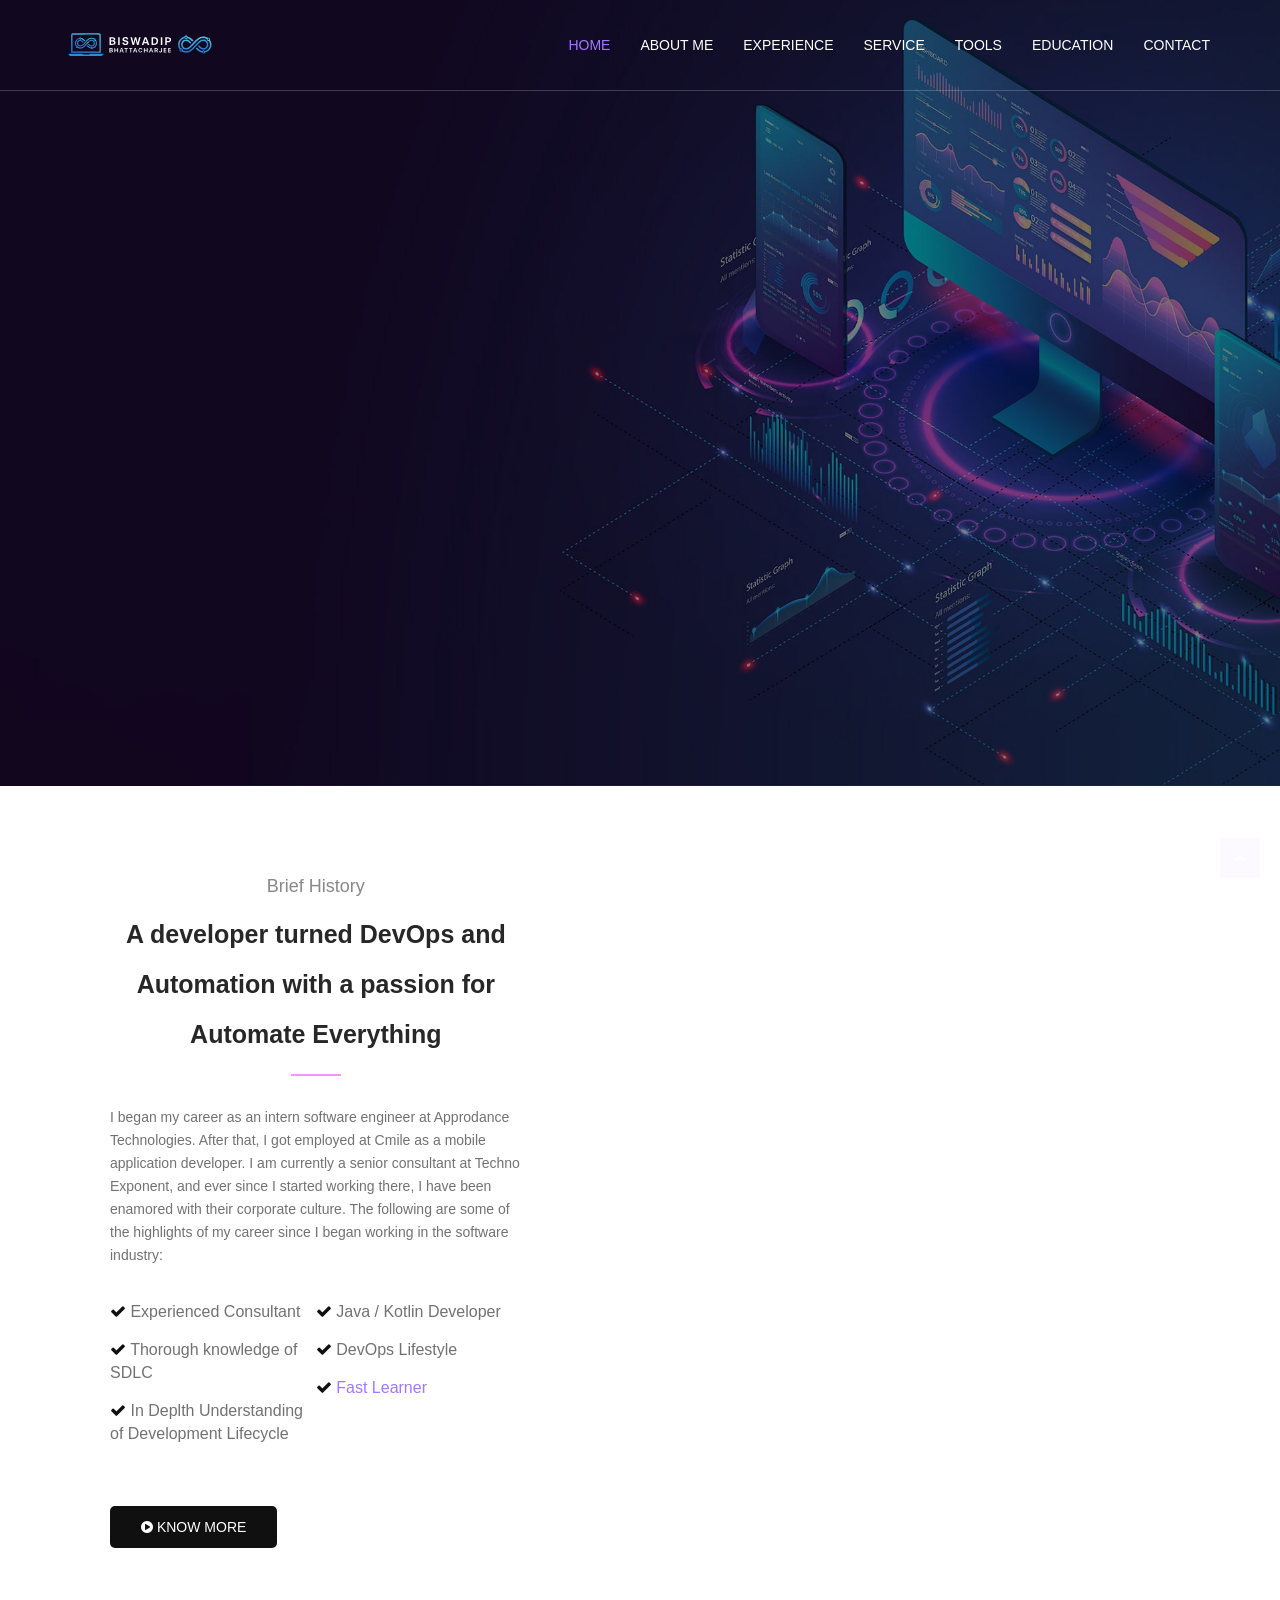
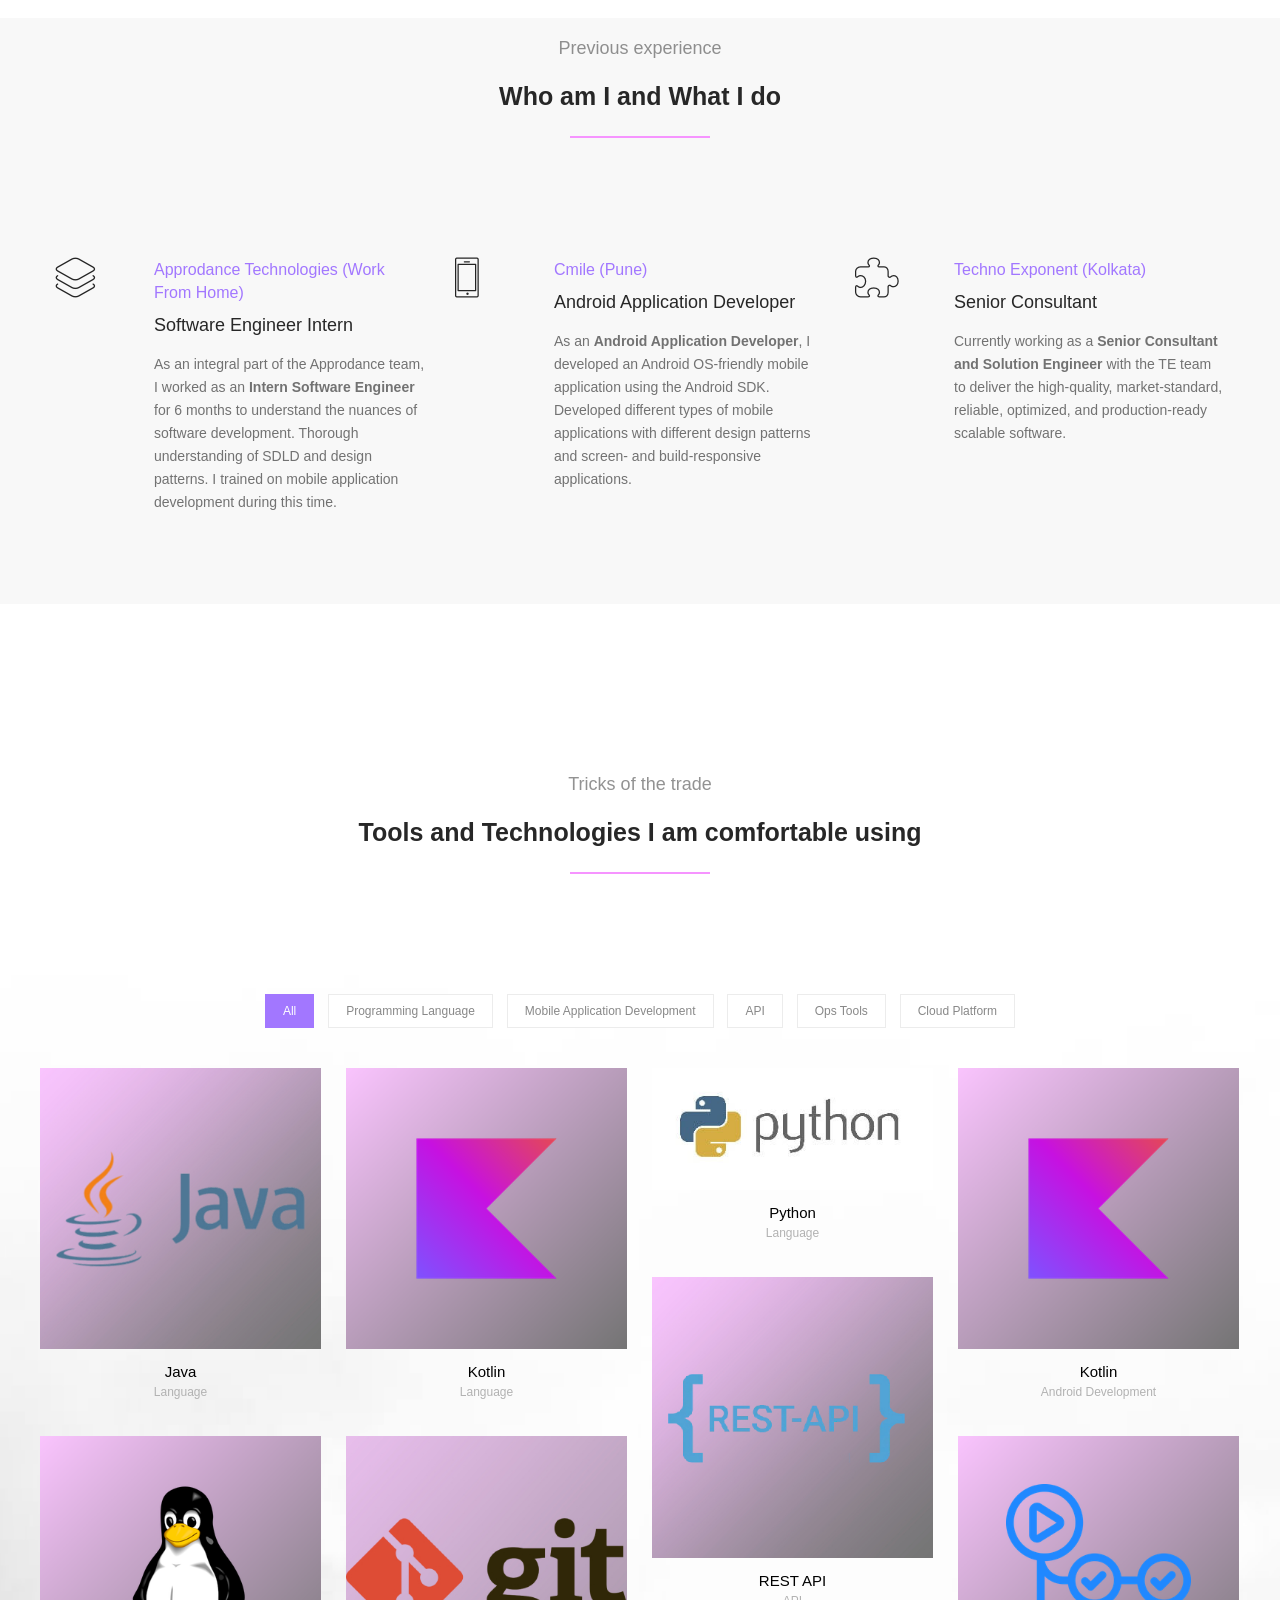
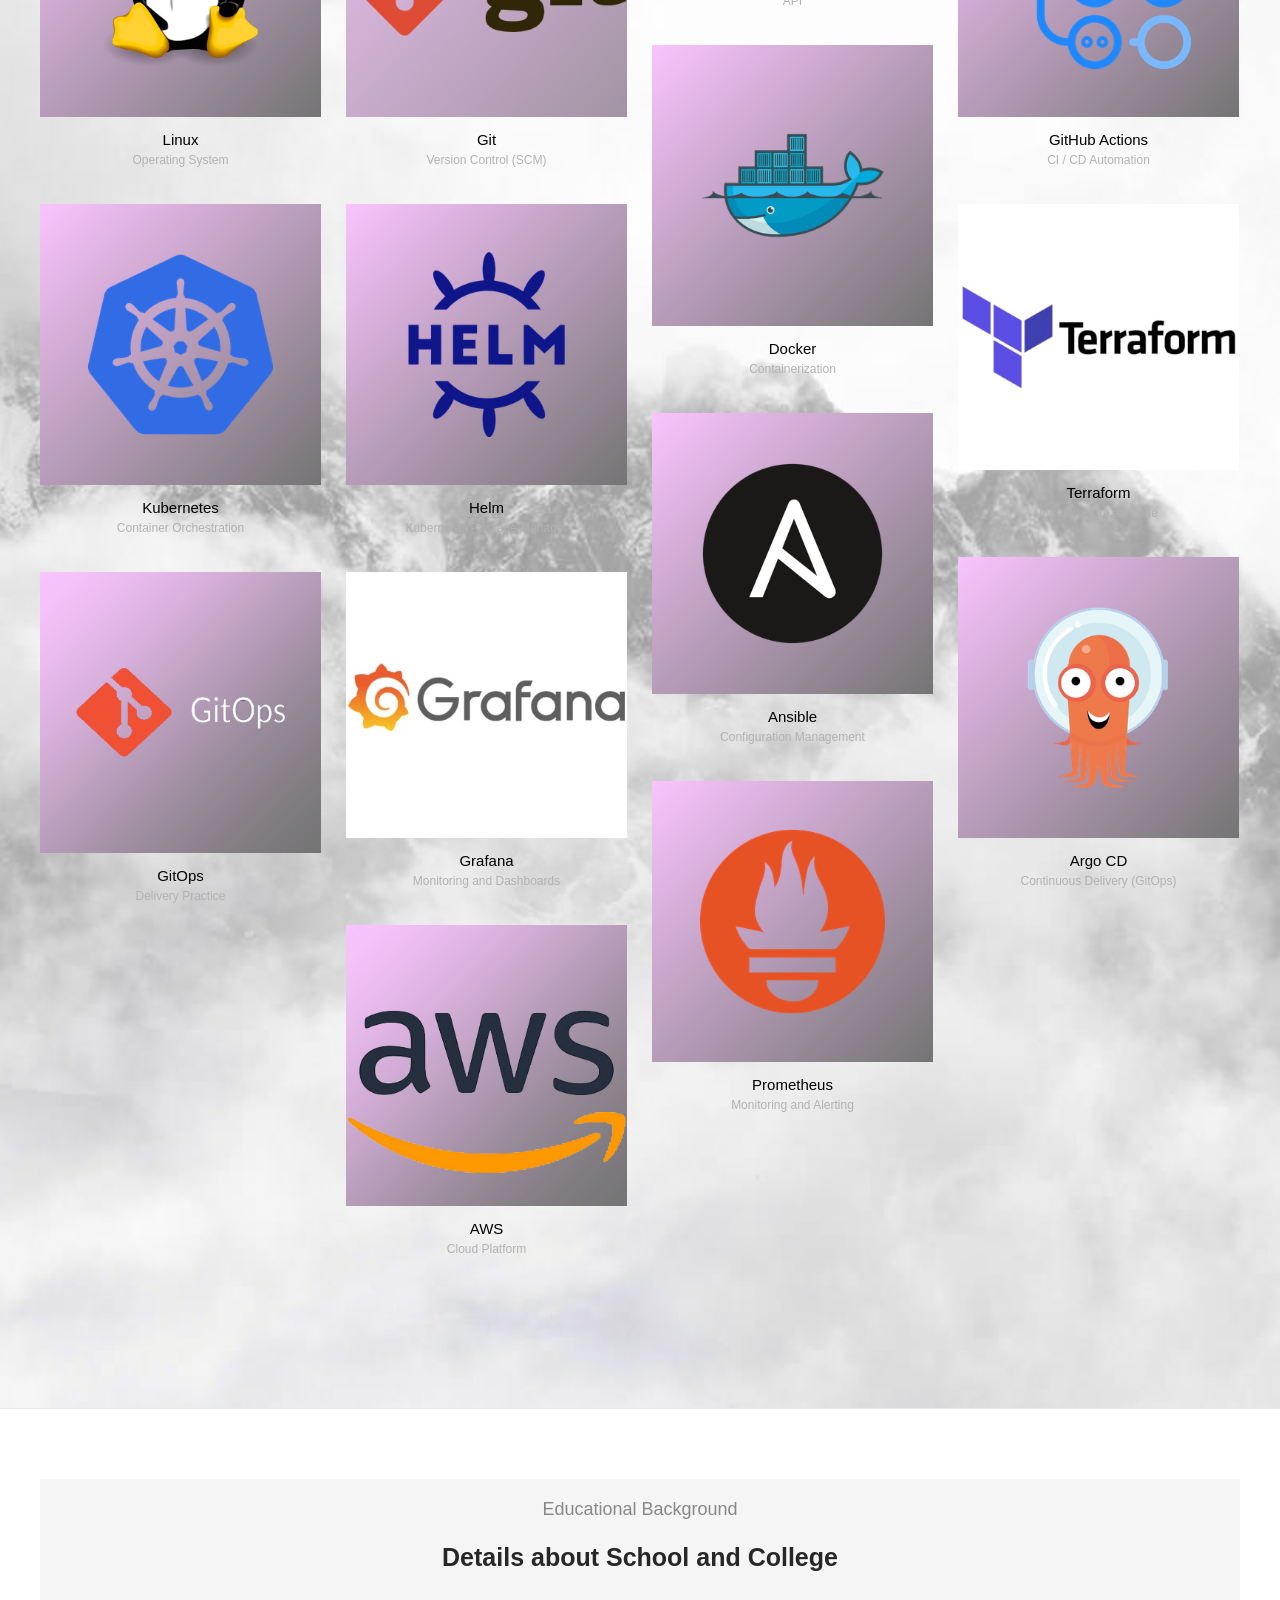
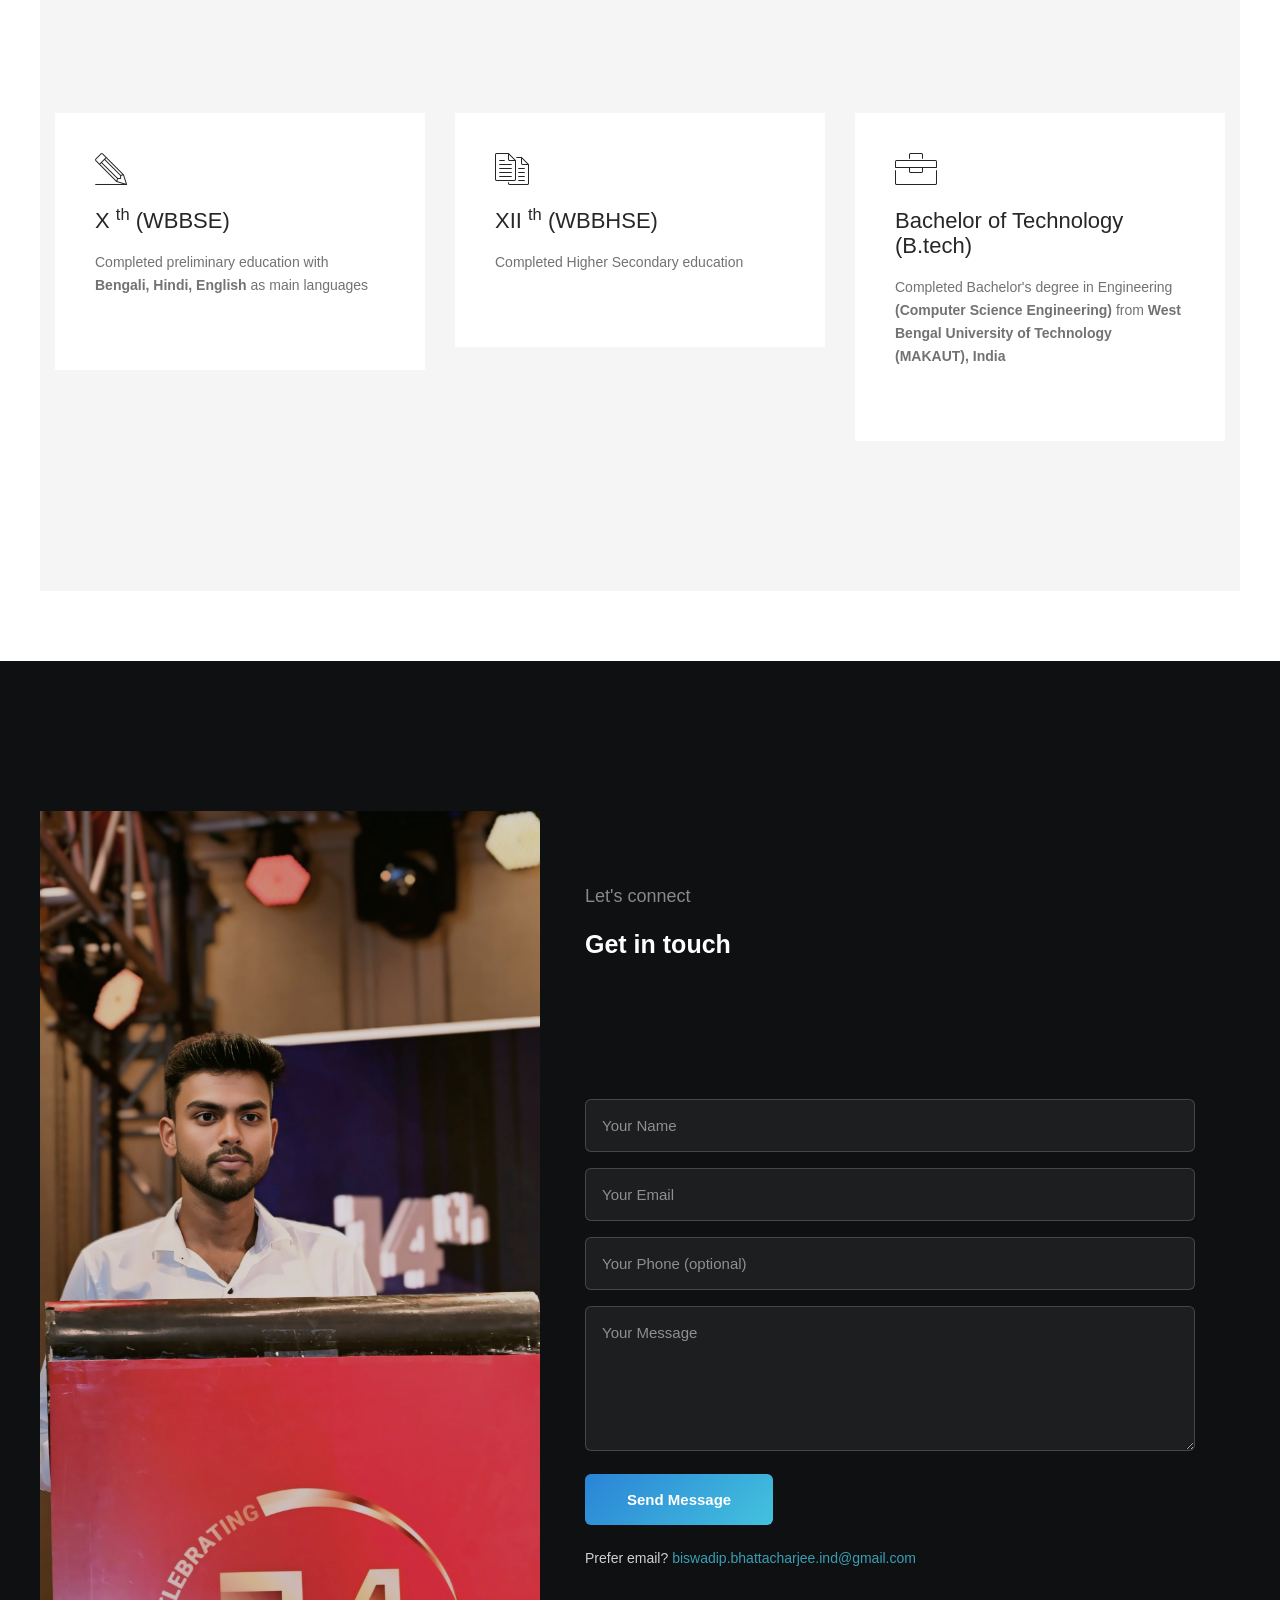
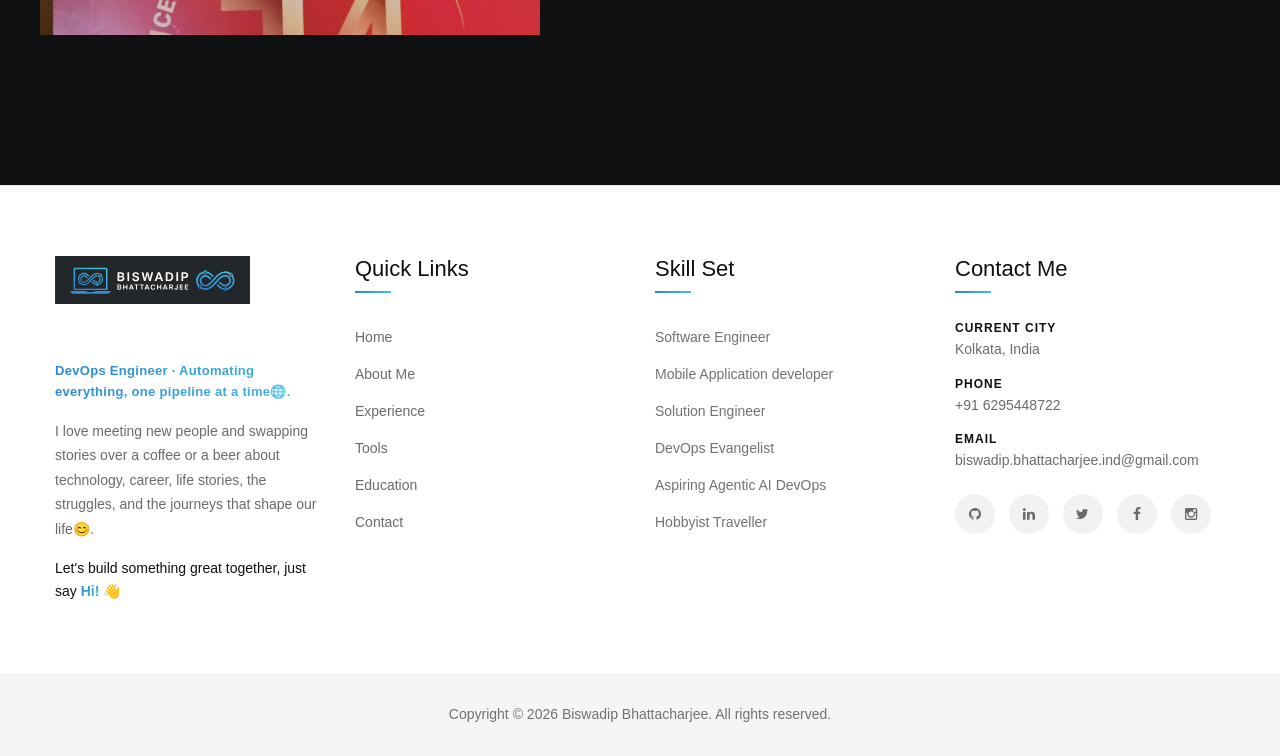
==== commit 4fb22ea4: "Add frontend Dockerfile, docker-compose, and fix asset load-order and case-sensitivity issues" ====
--- a/frontend/index.html
+++ b/frontend/index.html
@@ -58,20 +58,11 @@
     </script>
     <!--Google Analytics -->
 
-    <script type="text/javascript"
-        src="js/revolution-slider/js/extensions/revolution.extension.slideanims.min.js"></script>
-    <script type="text/javascript"
-        src="js/revolution-slider/js/extensions/revolution.extension.layeranimation.min.js"></script>
-    <script type="text/javascript"
-        src="js/revolution-slider/js/extensions/revolution.extension.navigation.min.js"></script>
-    <script type="text/javascript"
-        src="js/revolution-slider/js/extensions/revolution.extension.parallax.min.js"></script>
 
 </head>
 
 <body data-spy="scroll" data-target="#menu">
 
-    <body data-spy="scroll" data-target="#menu">
         <div class="over-loader loader-live">
             <div class="loader">
                 <div class="loader-item style4">
@@ -155,7 +146,7 @@
                                     <li data-index="rs-1" data-transition="fade">
 
                                         <!-- MAIN IMAGE -->
-                                        <img src="images/slider-grey.jpg" alt="" width="1920" height="1280">
+                                        <img src="images/Slider-grey.jpg" alt="" width="1920" height="1280">
 
                                         <!-- LAYER NR. 1 -->
                                         <div class="tp-caption raleway white uppercase text-white tp-resizeme"
@@ -529,7 +520,7 @@
                 <div id="section4"></div>
                 <section class="section-side-image section-light sec-padding clearfix">
                     <div class="img-holder col-md-12 col-sm-12 pull-left">
-                        <div class="background-imgholder" style="background:url(images/foggymountains.jpg);"><img
+                        <div class="background-imgholder" style="background:url(images/FoggyMountains.jpg);"><img
                                 class="nodisplay-image" src="" alt="" /> </div>
                     </div>
                     <div class="container">
@@ -1089,6 +1080,7 @@
 
         <!-- Scripts -->
         <script src="js/jquery/jquery.js"></script>
+        <script src="js/sticky/js/jquery.sticky.js"></script>
         <script src="js/bootstrap/bootstrap.min.js"></script>
 
 
@@ -1105,6 +1097,10 @@
         <!-- REVOLUTION JS FILES -->
         <script type="text/javascript" src="js/revolution-slider/js/jquery.themepunch.tools.min.js"></script>
         <script type="text/javascript" src="js/revolution-slider/js/jquery.themepunch.revolution.min.js"></script>
+        <script type="text/javascript" src="js/revolution-slider/js/extensions/revolution.extension.slideanims.min.js"></script>
+        <script type="text/javascript" src="js/revolution-slider/js/extensions/revolution.extension.layeranimation.min.js"></script>
+        <script type="text/javascript" src="js/revolution-slider/js/extensions/revolution.extension.navigation.min.js"></script>
+        <script type="text/javascript" src="js/revolution-slider/js/extensions/revolution.extension.parallax.min.js"></script>
 
         <script type="text/javascript">
             var tpj = jQuery;
@@ -1201,7 +1197,6 @@
         <script type="text/javascript" src="js/animations/js/appear.min.js"></script>
         <script type="text/javascript" src="js/cubeportfolio/main.js"></script>
         <script type="text/javascript" src='https://cdn.jsdelivr.net/mojs/0.265.6/mo.min.js'></script>
-        <script type="text/javascript" src="./js/mojs/main.js"></script>
         <script>
             $(window).load(function () {
                 setTimeout(function () {
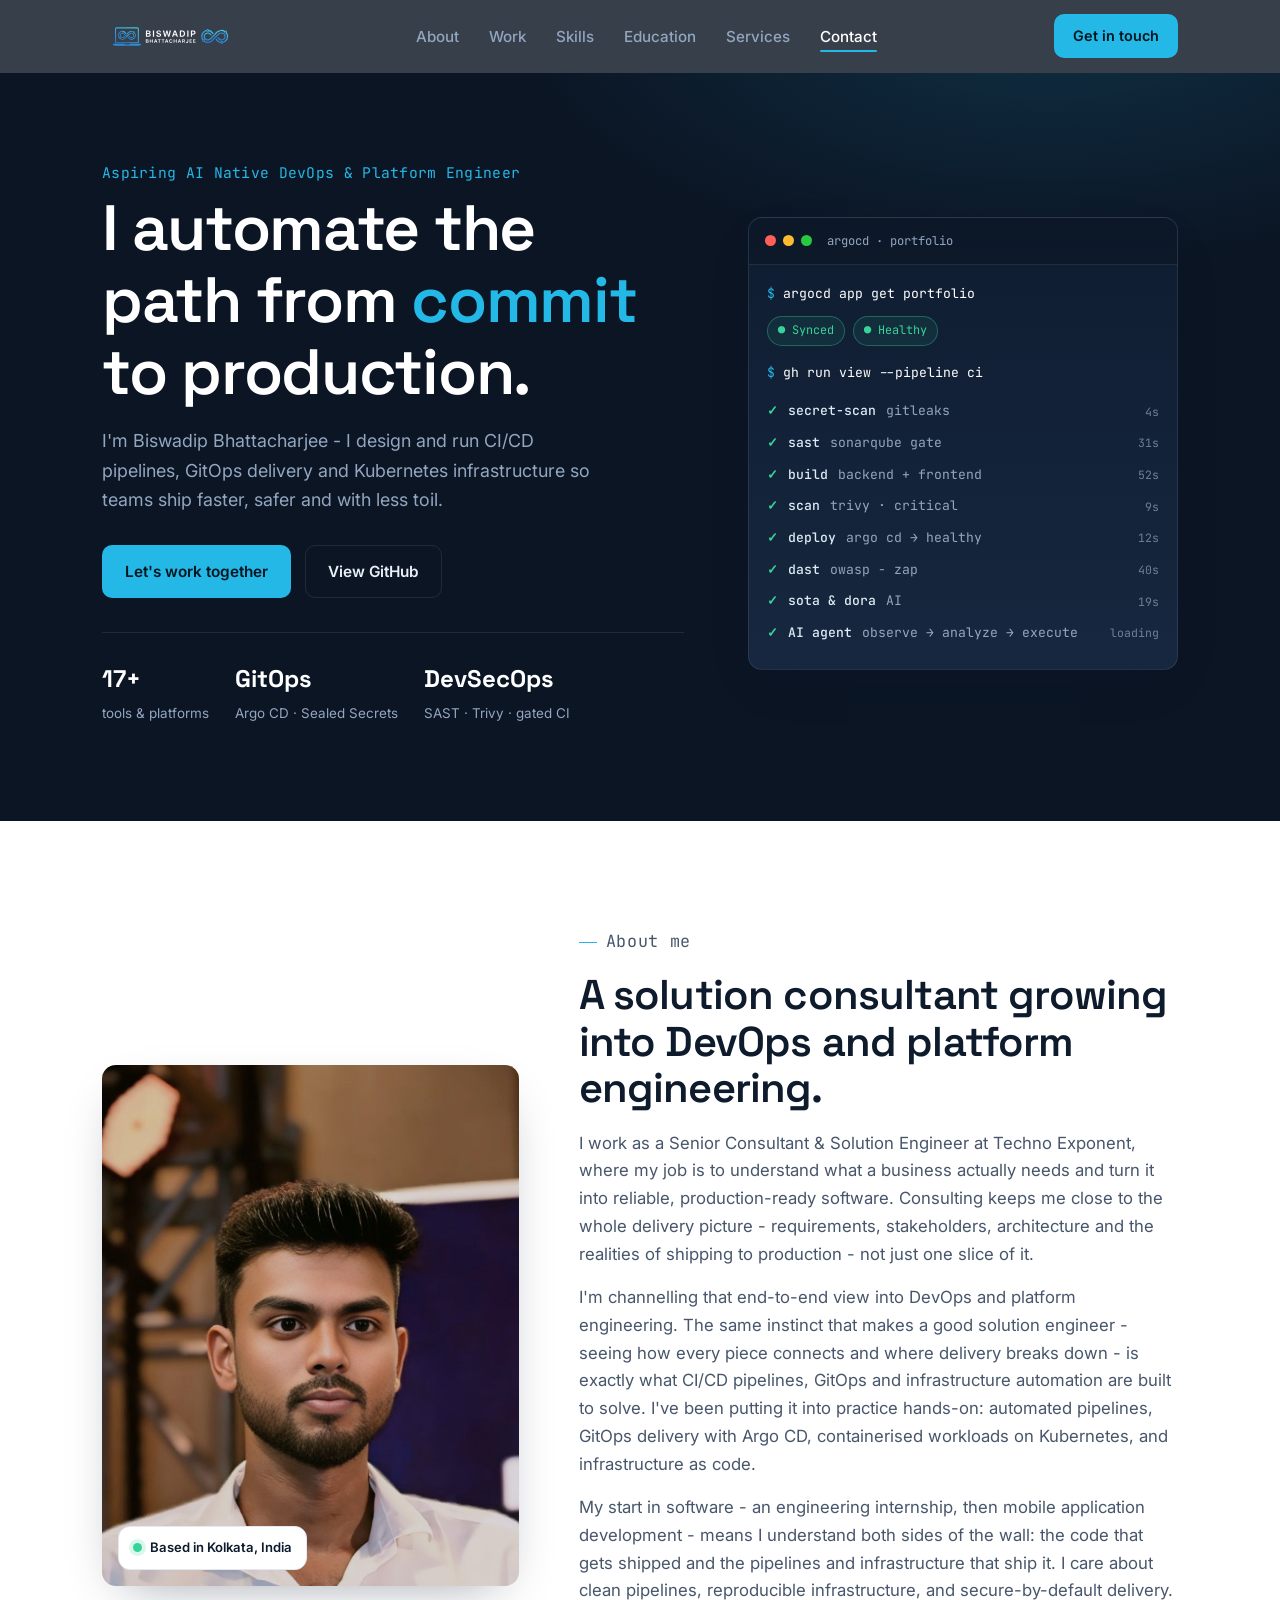
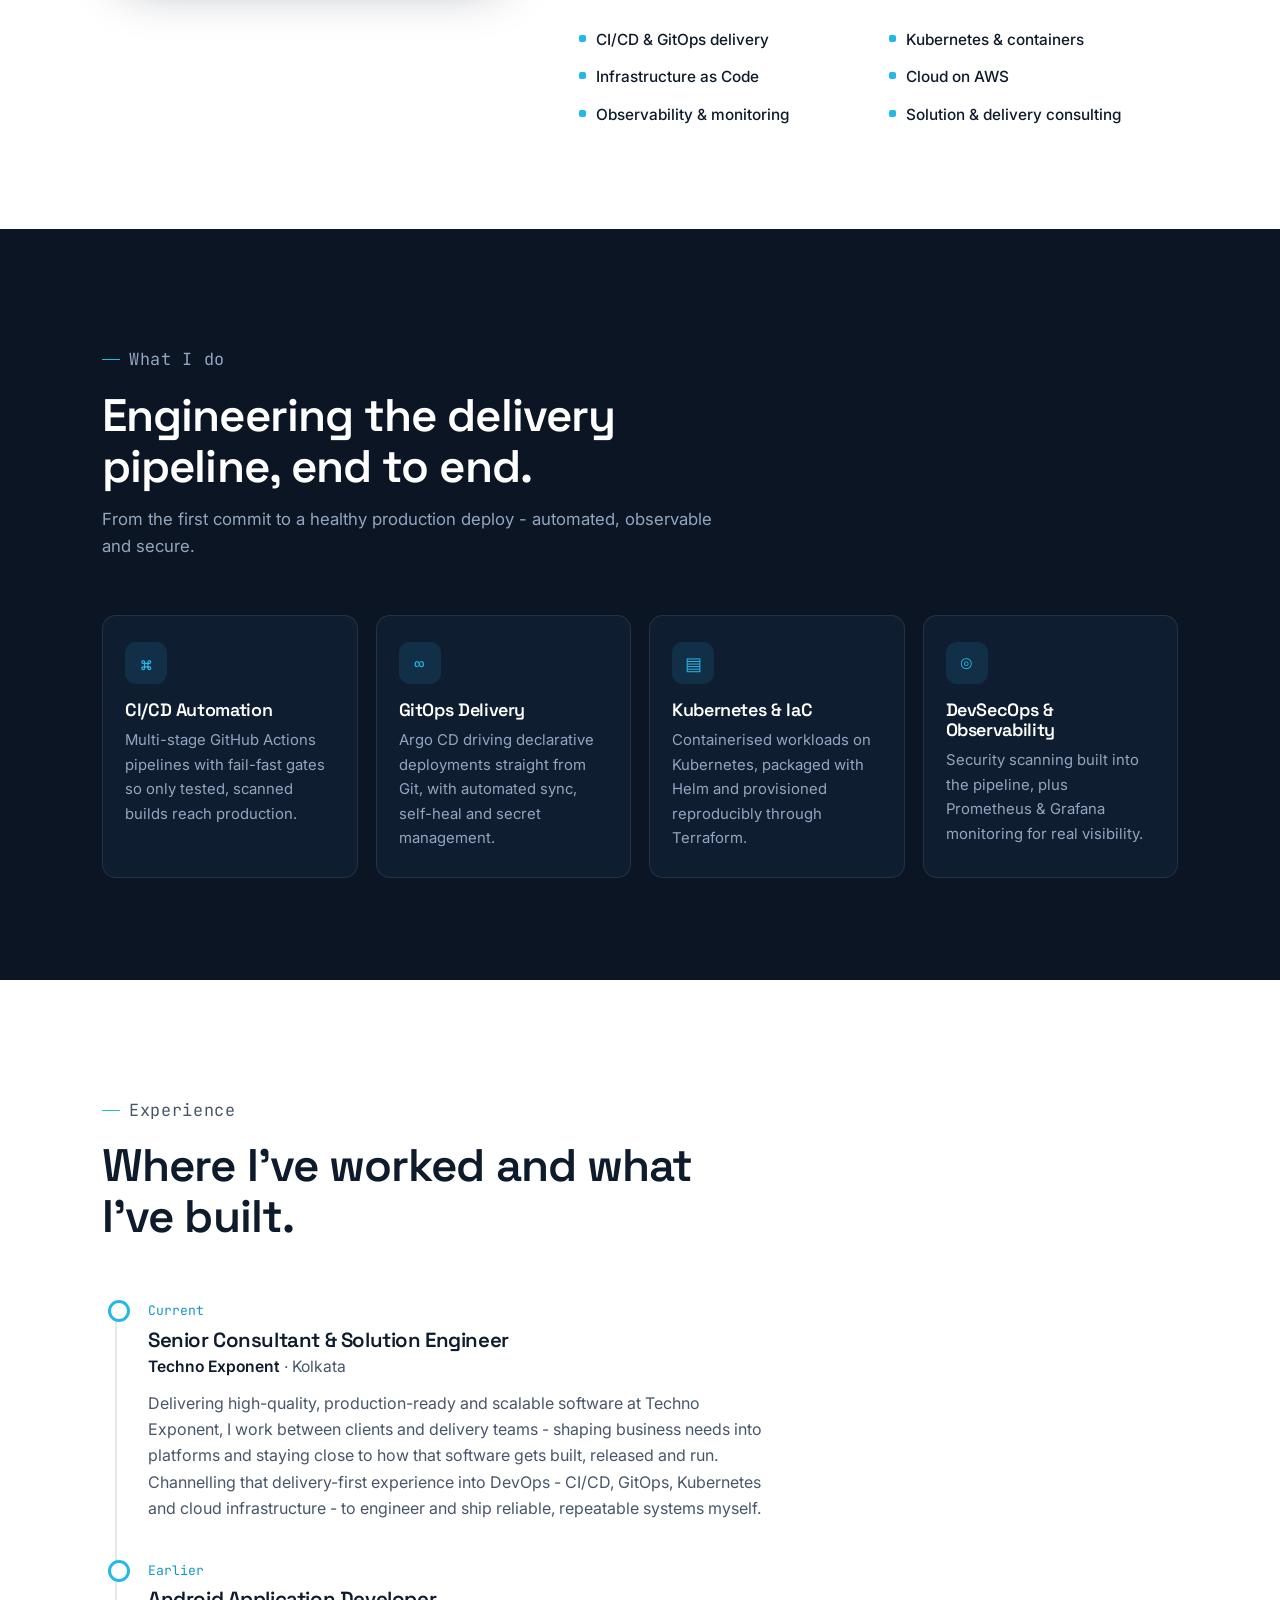
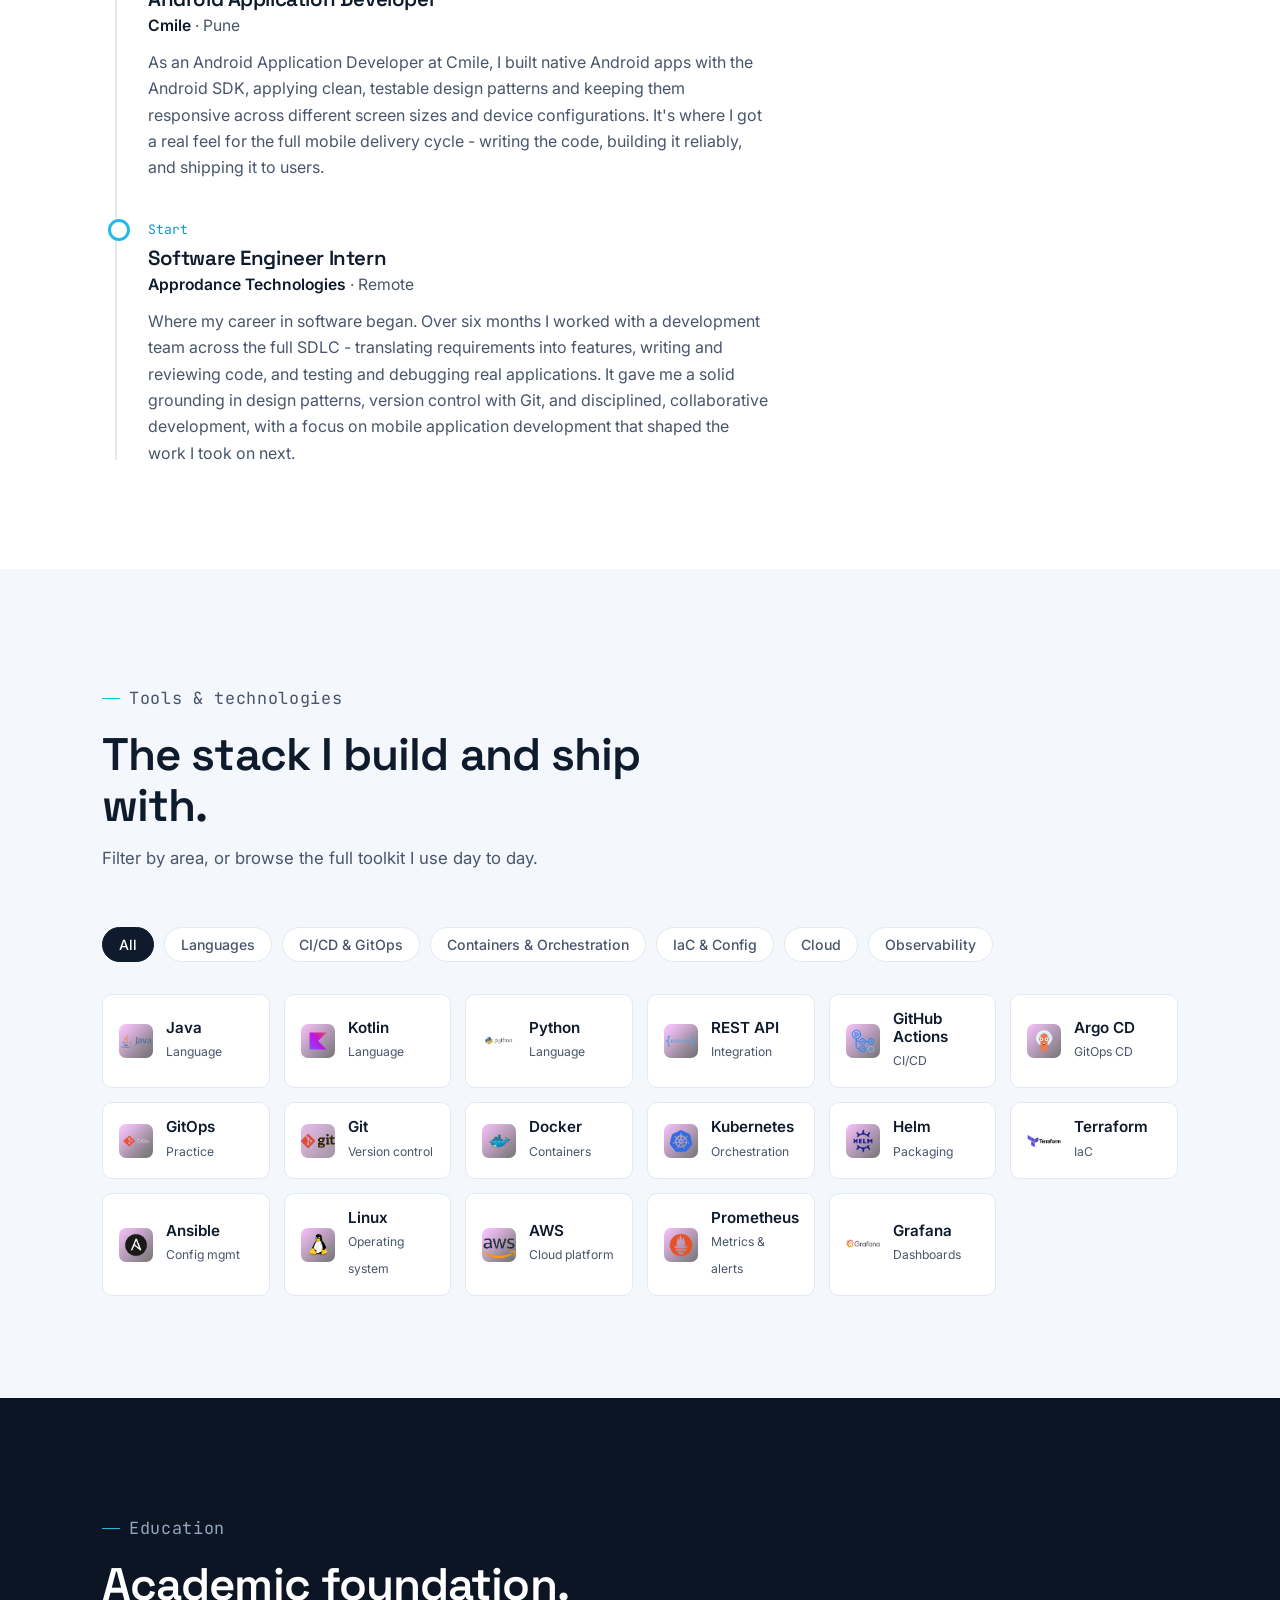
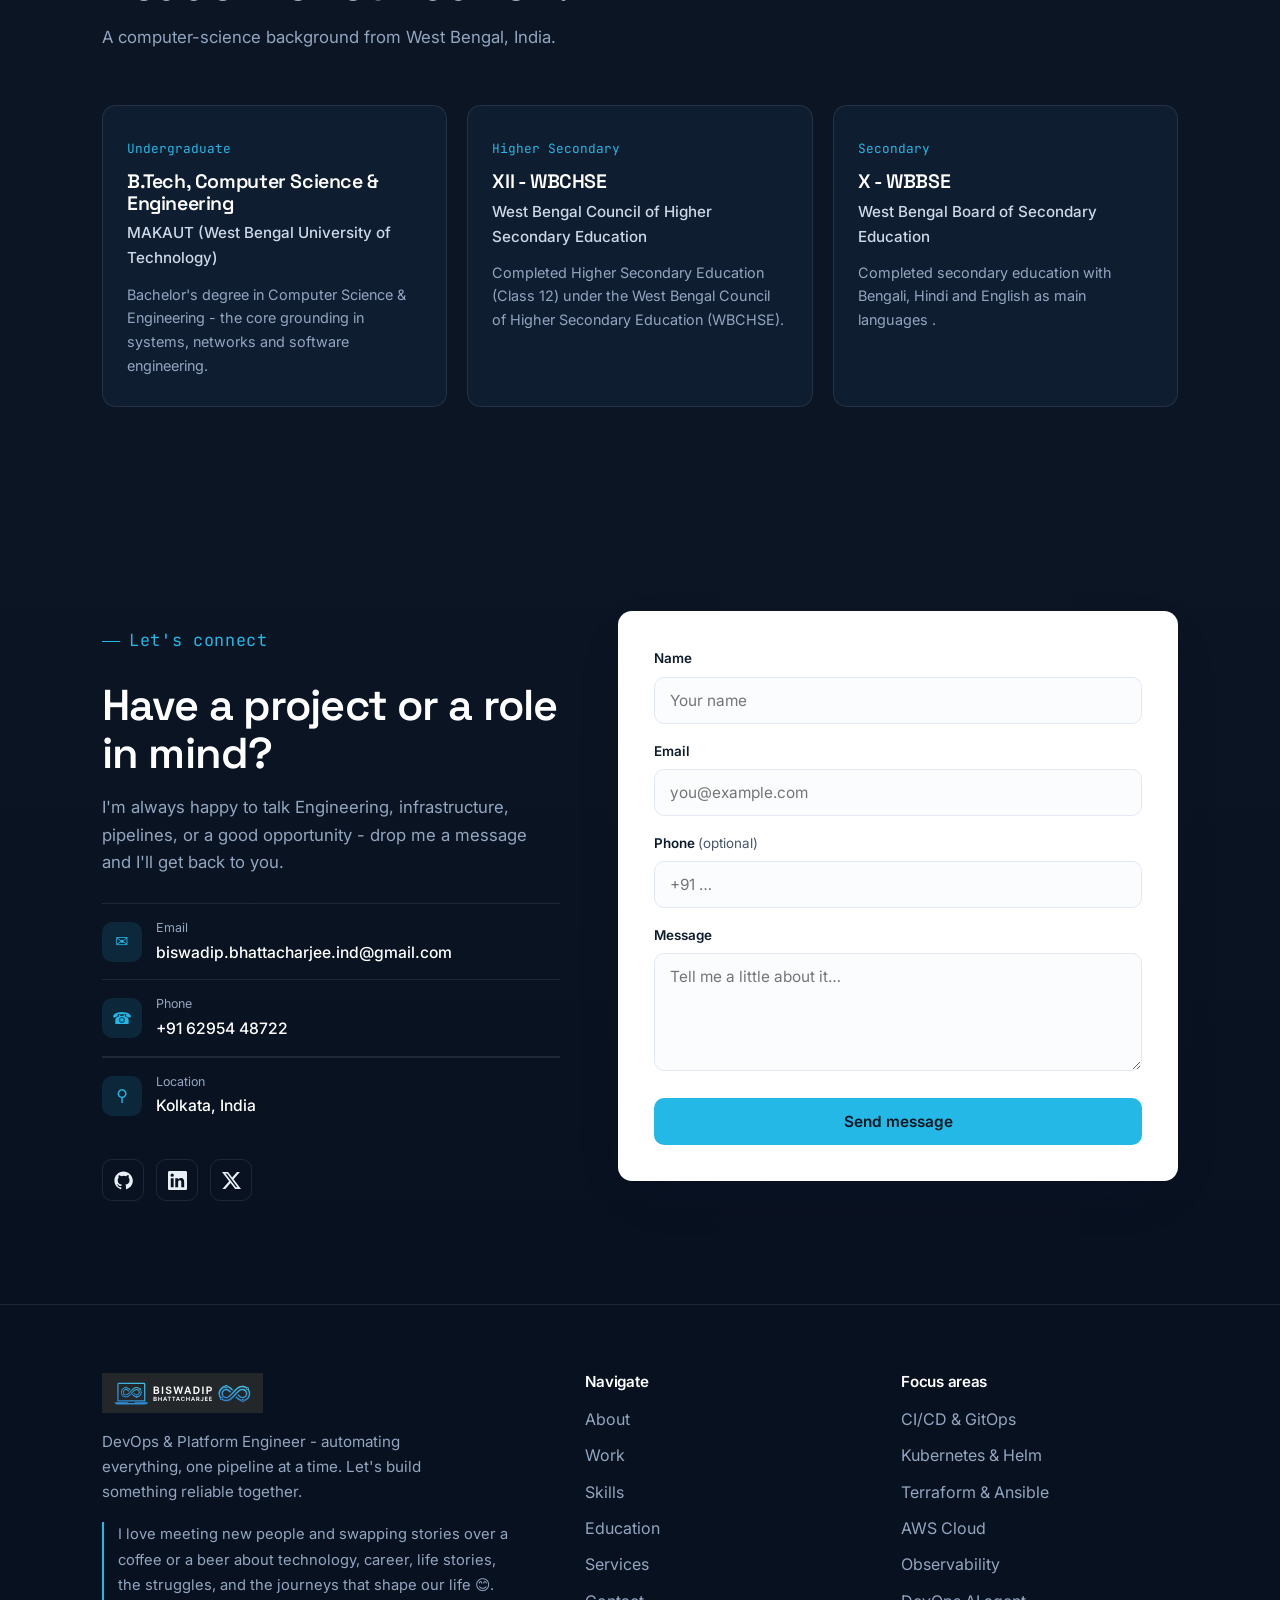
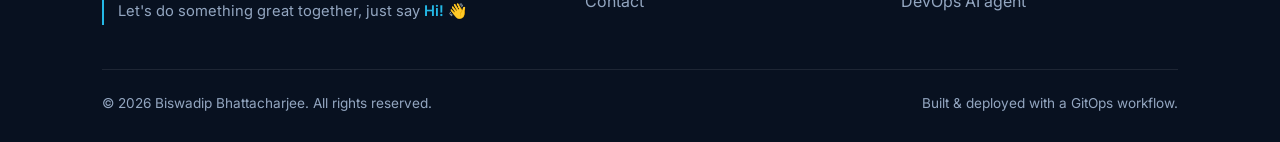
==== commit bda7dddd: "Redesign the entire application + remove old template and CSS" ====
--- a/frontend/index.html
+++ b/frontend/index.html
@@ -1,1211 +1,481 @@
 <!DOCTYPE html>
-<html>
+<html lang="en">
 
 <head>
     <meta charset="utf-8">
-    <meta http-equiv="X-UA-Compatible" content="IE=edge">
-    <title>Biswadip Bhattacharjee | Devops Engineer </title>
-    <meta name="keywords" content="DevOps Engineer, DevOps, DevOps portfolio, AWS Cloud Infrastructure expert" />
+    <meta name="viewport" content="width=device-width, initial-scale=1.0">
+    <title>Biswadip Bhattacharjee - DevOps &amp; Platform Engineer</title>
+    <meta name="keywords" content="DevOps Engineer, Platform Engineer, Kubernetes, GitOps, AWS, CI/CD, DevSecOps">
     <meta name="description"
-        content="I am <b>Biswadip Bhattacharjee</b> a DevOps Engineer with a background in enterprise application development">
+        content="Biswadip Bhattacharjee - DevOps &amp; Platform Engineer specialising in CI/CD, GitOps, Kubernetes and cloud infrastructure automation.">
     <meta name="author" content="Biswadip Bhattacharjee">
-
-    <!-- Mobile view -->
-    <meta name="viewport" content="width=device-width, initial-scale=1.0">
-
-    <!-- Favicon -->
-    <!-- <link rel="shortcut icon" href="images/favicon.ico"> -->
     <link rel="icon" type="image/png" href="images/favicon/favicon-32x32.png">
 
-
-    <link rel="stylesheet" type="text/css" href="js/bootstrap/bootstrap.min.css">
-
-
-    <!-- Template's stylesheets -->
-    <link rel="stylesheet" href="js/megamenu/stylesheets/screen.css">
-    <link rel="stylesheet" href="js/megamenu/stylesheets/onepage.css">
-    <link rel="stylesheet" href="css/theme-default.css" type="text/css">
-    <link rel="stylesheet" href="js/loaders/stylesheets/screen.css">
-    <link rel="stylesheet" href="css/corporate.css" type="text/css">
-    <link rel="stylesheet" href="fonts/font-awesome/css/font-awesome.min.css" type="text/css">
-    <link rel="stylesheet" type="text/css" href="fonts/Simple-Line-Icons-Webfont/simple-line-icons.css"
-        media="screen" />
-    <link rel="stylesheet" href="fonts/et-line-font/et-line-font.css">
-    <link rel="stylesheet" type="text/css" href="js/revolution-slider/css/settings.css">
-    <link rel="stylesheet" type="text/css" href="js/revolution-slider/css/layers.css">
-    <link rel="stylesheet" type="text/css" href="js/revolution-slider/css/navigation.css">
-    <link href="js/owl-carousel/owl.carousel.css" rel="stylesheet">
-    <link href="js/owl-carousel/owl.theme.css" rel="stylesheet">
-
-    <link rel="stylesheet" type="text/css" href="js/cubeportfolio/cubeportfolio.min.css">
-    <link href="js/animations/css/animations.min.css" rel="stylesheet" type="text/css" media="all" />
-    <!-- Template's stylesheets END -->
-
-    <!-- Style Customizer's stylesheets -->
-    <link rel="stylesheet/less" type="text/css" href="less/skin.less">
-    <!-- Style Customizer's stylesheets END -->
-
-    <!-- Skin stylesheet -->
-    <!-- Global site tag (gtag.js) - Google Analytics -->
-    <script async src="https://www.googletagmanager.com/gtag/js?id=UA-162535367-1"></script>
-    <script src="https://unpkg.com/@lottiefiles/lottie-player@latest/dist/lottie-player.js"></script>
+    <link rel="preconnect" href="https://fonts.googleapis.com">
+    <link rel="preconnect" href="https://fonts.gstatic.com" crossorigin>
+    <link
+        href="https://fonts.googleapis.com/css2?family=Inter:wght@400;500;600;700&family=JetBrains+Mono:wght@400;500&family=Space+Grotesk:wght@500;600;700&display=swap"
+        rel="stylesheet">
+
+    <link rel="stylesheet" href="styles.css">
+</head>
+
+<body>
+
+    <!-- ================= HEADER ================= -->
+    <header class="site-header" id="top">
+        <div class="wrap nav">
+            <a href="#top" class="brand" aria-label="Biswadip Bhattacharjee - home">
+                <img src="images/logo-light-b.svg" alt="Biswadip Bhattacharjee">
+            </a>
+            <nav>
+                <ul class="nav-links">
+                    <li><a href="#about">About</a></li>
+                    <li><a href="#work">Work</a></li>
+                    <li><a href="#skills">Skills</a></li>
+                    <li><a href="#education">Education</a></li>
+                    <li><a href="services.html">Services</a></li>
+                    <li><a href="#contact">Contact</a></li>
+                </ul>
+            </nav>
+            <div class="nav-cta">
+                <a href="#contact" class="btn btn-primary">Get in touch</a>
+                <button class="hamburger" id="hamburger" aria-label="Open menu" aria-expanded="false">
+                    <span></span><span></span><span></span>
+                </button>
+            </div>
+        </div>
+        <div class="mobile-menu" id="mobileMenu">
+            <ul>
+                <li><a href="#about">About</a></li>
+                <li><a href="#work">Work</a></li>
+                <li><a href="#skills">Skills</a></li>
+                <li><a href="#education">Education</a></li>
+                <li><a href="services.html">Services</a></li>
+                <li><a href="#contact">Contact</a></li>
+            </ul>
+            <a href="#contact" class="btn btn-primary">Get in touch</a>
+        </div>
+    </header>
+
+    <!-- ================= HERO ================= -->
+    <section class="hero">
+        <div class="wrap hero-grid">
+            <div>
+                <p class="hero-role">Aspiring AI Native DevOps &amp; Platform Engineer</p>
+                <h1>I automate the path from <span class="accent">commit</span> to production.</h1>
+                <p class="lead">
+                    I'm Biswadip Bhattacharjee - I design and run CI/CD pipelines, GitOps
+                    delivery and Kubernetes infrastructure so teams ship faster, safer and
+                    with less toil.
+                </p>
+                <div class="hero-actions">
+                    <a href="#contact" class="btn btn-primary">Let's work together</a>
+                    <a href="https://github.com/biswadip98" target="_blank" rel="noopener" class="btn btn-ghost">View GitHub</a>
+                </div>
+                <div class="hero-stats">
+                    <div class="stat"><b>17+</b><span>tools &amp; platforms</span></div>
+                    <div class="stat"><b>GitOps</b><span>Argo CD · Sealed Secrets</span></div>
+                    <div class="stat"><b>DevSecOps</b><span>SAST · Trivy · gated CI</span></div>
+                </div>
+            </div>
+
+            <div class="term reveal" aria-hidden="true">
+                <div class="term-bar">
+                    <i></i><i></i><i></i>
+                    <span>argocd · portfolio</span>
+                </div>
+                <div class="term-body">
+                    <div class="cmd">argocd app get portfolio</div>
+                    <div class="app-status">
+                        <span class="badge ok">● Synced</span>
+                        <span class="badge ok">● Healthy</span>
+                    </div>
+                    <div class="cmd">gh run view --pipeline ci</div>
+                    <div style="margin-top:12px">
+                        <div class="stage"><span class="check">✓</span><b>secret-scan</b> gitleaks<span class="dur">4s</span></div>
+                        <div class="stage"><span class="check">✓</span><b>sast</b> sonarqube gate<span class="dur">31s</span></div>
+                        <div class="stage"><span class="check">✓</span><b>build</b> backend + frontend<span class="dur">52s</span></div>
+                        <div class="stage"><span class="check">✓</span><b>scan</b> trivy · critical<span class="dur">9s</span></div>
+                        <div class="stage"><span class="check">✓</span><b>deploy</b> argo cd → healthy<span class="dur">12s</span></div>
+                        <div class="stage"><span class="check">✓</span><b>dast</b> owasp - zap<span class="dur">40s</span></div>
+                        <div class="stage"><span class="check">✓</span><b>sota & dora</b> AI <span class="dur">19s</span></div>
+                        <div class="stage"><span class="check">✓</span><b>AI agent</b> observe → analyze → execute <span class="dur">loading</span></div>
+                    </div>
+                </div>
+            </div>
+        </div>
+    </section>
+
+    <!-- ================= ABOUT ================= -->
+    <section id="about">
+        <div class="wrap about-grid">
+            <div class="about-photo reveal">
+                <img src="images/biswadip-b1.jpg" alt="Biswadip Bhattacharjee">
+                <div class="tag"><span class="dot"></span> Based in Kolkata, India</div>
+            </div>
+            <div class="about-body">
+                <p class="kicker">About me</p>
+                <h2 style="font-size:clamp(1.8rem,4vw,2.6rem)">A solution consultant growing into DevOps and platform engineering.</h2>
+                <p style="margin-top:18px">
+                    I work as a Senior Consultant &amp; Solution Engineer at Techno Exponent, where my
+                    job is to understand what a business actually needs and turn it into reliable,
+                    production-ready software. Consulting keeps me close to the whole delivery picture
+                    - requirements, stakeholders, architecture and the realities of shipping to
+                    production - not just one slice of it.
+                </p>
+                <p>
+                    I'm channelling that end-to-end view into DevOps and platform engineering. The same
+                    instinct that makes a good solution engineer - seeing how every piece connects and
+                    where delivery breaks down - is exactly what CI/CD pipelines, GitOps and
+                    infrastructure automation are built to solve. I've been putting it into practice
+                    hands-on: automated pipelines, GitOps delivery with Argo CD, containerised workloads
+                    on Kubernetes, and infrastructure as code.
+                </p>
+                <p>
+                    My start in software - an engineering internship, then mobile application
+                    development - means I understand both sides of the wall: the code that gets shipped
+                    and the pipelines and infrastructure that ship it. I care about clean pipelines,
+                    reproducible infrastructure, and secure-by-default delivery.
+                </p>
+                <ul class="about-list">
+                    <li>CI/CD &amp; GitOps delivery</li>
+                    <li>Kubernetes &amp; containers</li>
+                    <li>Infrastructure as Code</li>
+                    <li>Cloud on AWS</li>
+                    <li>Observability &amp; monitoring</li>
+                    <li>Solution &amp; delivery consulting</li>
+                </ul>
+            </div>
+        </div>
+    </section>
+
+    <!-- ================= WHAT I DO ================= -->
+    <section class="dark">
+        <div class="wrap">
+            <div class="sec-head">
+                <p class="kicker">What I do</p>
+                <h2>Engineering the delivery pipeline, end to end.</h2>
+                <p>From the first commit to a healthy production deploy - automated, observable and secure.</p>
+            </div>
+            <div class="do-grid">
+                <div class="do-card reveal">
+                    <div class="ic">⌘</div>
+                    <h3>CI/CD Automation</h3>
+                    <p>Multi-stage GitHub Actions pipelines with fail-fast gates so only tested, scanned builds reach production.</p>
+                </div>
+                <div class="do-card reveal">
+                    <div class="ic">∞</div>
+                    <h3>GitOps Delivery</h3>
+                    <p>Argo CD driving declarative deployments straight from Git, with automated sync, self-heal and secret management.</p>
+                </div>
+                <div class="do-card reveal">
+                    <div class="ic">▤</div>
+                    <h3>Kubernetes &amp; IaC</h3>
+                    <p>Containerised workloads on Kubernetes, packaged with Helm and provisioned reproducibly through Terraform.</p>
+                </div>
+                <div class="do-card reveal">
+                    <div class="ic">◎</div>
+                    <h3>DevSecOps &amp; Observability</h3>
+                    <p>Security scanning built into the pipeline, plus Prometheus &amp; Grafana monitoring for real visibility.</p>
+                </div>
+            </div>
+        </div>
+    </section>
+
+    <!-- ================= EXPERIENCE ================= -->
+    <section id="work">
+        <div class="wrap">
+            <div class="sec-head">
+                <p class="kicker">Experience</p>
+                <h2>Where I've worked and what I've built.</h2>
+            </div>
+            <div class="timeline">
+                <div class="tl-item reveal">
+                    <span class="when">Current</span>
+                    <h3>Senior Consultant &amp; Solution Engineer</h3>
+                    <div class="org">Techno Exponent <span>· Kolkata</span></div>
+                    <p>
+                        Delivering high-quality, production-ready and scalable software at Techno Exponent, 
+                        I work between clients and delivery teams - shaping business needs into platforms 
+                        and staying close to how that software gets built, released and run. 
+                        Channelling that delivery-first experience into DevOps - CI/CD, GitOps, 
+                        Kubernetes and cloud infrastructure - to engineer and ship reliable, repeatable systems myself. 
+                    </p>
+                </div>
+                <div class="tl-item reveal">
+                    <span class="when">Earlier</span>
+                    <h3>Android Application Developer</h3>
+                    <div class="org">Cmile <span>· Pune</span></div>
+                    <p>
+                        As an Android Application Developer at Cmile, I built native Android apps with the Android SDK, applying clean, 
+                        testable design patterns and keeping them responsive across different screen sizes and device configurations. 
+                        It's where I got a real feel for the full mobile delivery cycle - writing the code, building it reliably, and 
+                        shipping it to users.
+                    </p>
+                </div>
+                <div class="tl-item reveal">
+                    <span class="when">Start</span>
+                    <h3>Software Engineer Intern</h3>
+                    <div class="org">Approdance Technologies <span>· Remote</span></div>
+                    <p>
+                        Where my career in software began. Over six months I worked with a development team across the full SDLC 
+                        - translating requirements into features, writing and reviewing code, and testing and debugging real applications. 
+                        It gave me a solid grounding in design patterns, version control with Git, and disciplined, collaborative development, 
+                        with a focus on mobile application development that shaped the work I took on next.
+                    </p>
+                </div>
+            </div>
+        </div>
+    </section>
+
+    <!-- ================= SKILLS ================= -->
+    <section id="skills" style="background:var(--paper)">
+        <div class="wrap">
+            <div class="sec-head">
+                <p class="kicker">Tools &amp; technologies</p>
+                <h2>The stack I build and ship with.</h2>
+                <p>Filter by area, or browse the full toolkit I use day to day.</p>
+            </div>
+
+            <div class="filter-bar" id="filterBar">
+                <button class="chip active" data-filter="all">All</button>
+                <button class="chip" data-filter="lang">Languages</button>
+                <button class="chip" data-filter="cicd">CI/CD &amp; GitOps</button>
+                <button class="chip" data-filter="container">Containers &amp; Orchestration</button>
+                <button class="chip" data-filter="iac">IaC &amp; Config</button>
+                <button class="chip" data-filter="cloud">Cloud</button>
+                <button class="chip" data-filter="observe">Observability</button>
+            </div>
+
+            <div class="skill-grid" id="skillGrid">
+                <div class="skill" data-cat="lang"><img src="images/portfolio/Java.jpg" alt="Java"><div><b>Java</b><small>Language</small></div></div>
+                <div class="skill" data-cat="lang"><img src="images/portfolio/Kotlin.png" alt="Kotlin"><div><b>Kotlin</b><small>Language</small></div></div>
+                <div class="skill" data-cat="lang"><img src="images/portfolio/Python.jpg" alt="Python"><div><b>Python</b><small>Language</small></div></div>
+                <div class="skill" data-cat="lang"><img src="images/portfolio/REST.jpg" alt="REST API"><div><b>REST API</b><small>Integration</small></div></div>
+                <div class="skill" data-cat="cicd"><img src="images/portfolio/GitHubAction.png" alt="GitHub Actions"><div><b>GitHub Actions</b><small>CI/CD</small></div></div>
+                <div class="skill" data-cat="cicd"><img src="images/portfolio/ArgoCD.png" alt="Argo CD"><div><b>Argo CD</b><small>GitOps CD</small></div></div>
+                <div class="skill" data-cat="cicd"><img src="images/portfolio/GitOps.jpg" alt="GitOps"><div><b>GitOps</b><small>Practice</small></div></div>
+                <div class="skill" data-cat="cicd"><img src="images/portfolio/git.jpg" alt="Git"><div><b>Git</b><small>Version control</small></div></div>
+                <div class="skill" data-cat="container"><img src="images/portfolio/Docker.png" alt="Docker"><div><b>Docker</b><small>Containers</small></div></div>
+                <div class="skill" data-cat="container"><img src="images/portfolio/Kubernetes.png" alt="Kubernetes"><div><b>Kubernetes</b><small>Orchestration</small></div></div>
+                <div class="skill" data-cat="container"><img src="images/portfolio/Helm.png" alt="Helm"><div><b>Helm</b><small>Packaging</small></div></div>
+                <div class="skill" data-cat="iac"><img src="images/portfolio/Terraform.jpg" alt="Terraform"><div><b>Terraform</b><small>IaC</small></div></div>
+                <div class="skill" data-cat="iac"><img src="images/portfolio/Ansible.png" alt="Ansible"><div><b>Ansible</b><small>Config mgmt</small></div></div>
+                <div class="skill" data-cat="iac"><img src="images/portfolio/Linux.png" alt="Linux"><div><b>Linux</b><small>Operating system</small></div></div>
+                <div class="skill" data-cat="cloud"><img src="images/portfolio/AWS.jpg" alt="AWS"><div><b>AWS</b><small>Cloud platform</small></div></div>
+                <div class="skill" data-cat="observe"><img src="images/portfolio/Prometheus.png" alt="Prometheus"><div><b>Prometheus</b><small>Metrics &amp; alerts</small></div></div>
+                <div class="skill" data-cat="observe"><img src="images/portfolio/Grafana.jpg" alt="Grafana"><div><b>Grafana</b><small>Dashboards</small></div></div>
+            </div>
+        </div>
+    </section>
+
+    <!-- ================= EDUCATION ================= -->
+    <section id="education" class="dark">
+        <div class="wrap">
+            <div class="sec-head">
+                <p class="kicker">Education</p>
+                <h2>Academic foundation.</h2>
+                <p>A computer-science background from West Bengal, India.</p>
+            </div>
+            <div class="edu-grid">
+                <div class="edu-card reveal">
+                    <span class="yr">Undergraduate</span>
+                    <h3>B.Tech, Computer Science &amp; Engineering</h3>
+                    <div class="inst">MAKAUT (West Bengal University of Technology)</div>
+                    <p>Bachelor's degree in Computer Science &amp; Engineering - the core grounding in systems, networks and software engineering.</p>
+                </div>
+                <div class="edu-card reveal">
+                    <span class="yr">Higher Secondary</span>
+                    <h3>XII - WBCHSE</h3>
+                    <div class="inst">West Bengal Council of Higher Secondary Education</div>
+                    <p>Completed Higher Secondary Education (Class 12) under the West Bengal Council of Higher Secondary Education (WBCHSE).</p>
+                </div>
+                <div class="edu-card reveal">
+                    <span class="yr">Secondary</span>
+                    <h3>X - WBBSE</h3>
+                    <div class="inst">West Bengal Board of Secondary Education</div>
+                    <p>Completed secondary education with Bengali, Hindi and English as main languages .</p>
+                </div>
+            </div>
+        </div>
+    </section>
+
+    <!-- ================= CONTACT ================= -->
+    <section id="contact" class="dark" style="background:linear-gradient(180deg,var(--ink),#081120)">
+        <div class="wrap contact-grid">
+            <div class="contact-info">
+                <p class="kicker">Let's connect</p>
+                <h2>Have a project or a role in mind?</h2>
+                <p>I'm always happy to talk Engineering, infrastructure, pipelines, or a good opportunity - drop me a message and I'll get back to you.</p>
+
+                <a class="c-line" href="mailto:biswadip.bhattacharjee.ind@gmail.com">
+                    <span class="ci">✉</span>
+                    <span><small>Email</small><b>biswadip.bhattacharjee.ind@gmail.com</b></span>
+                </a>
+                <a class="c-line" href="tel:+916295448722">
+                    <span class="ci">☎</span>
+                    <span><small>Phone</small><b>+91 62954 48722</b></span>
+                </a>
+                <div class="c-line">
+                    <span class="ci">⚲</span>
+                    <span><small>Location</small><b>Kolkata, India</b></span>
+                </div>
+
+                <div class="socials">
+                    <a href="https://github.com/biswadip98" target="_blank" rel="noopener" aria-label="GitHub">
+                        <svg viewBox="0 0 24 24"><path d="M12 .5C5.7.5.5 5.7.5 12c0 5.1 3.3 9.4 7.9 10.9.6.1.8-.2.8-.5v-2c-3.2.7-3.9-1.4-3.9-1.4-.5-1.3-1.3-1.7-1.3-1.7-1.1-.7.1-.7.1-.7 1.2.1 1.8 1.2 1.8 1.2 1 1.8 2.7 1.3 3.4 1 .1-.8.4-1.3.7-1.6-2.6-.3-5.3-1.3-5.3-5.7 0-1.3.5-2.3 1.2-3.1-.1-.3-.5-1.5.1-3.1 0 0 1-.3 3.3 1.2a11.5 11.5 0 0 1 6 0C17.3 4.8 18.3 5.1 18.3 5.1c.6 1.6.2 2.8.1 3.1.8.8 1.2 1.8 1.2 3.1 0 4.4-2.7 5.4-5.3 5.7.4.4.8 1.1.8 2.2v3.3c0 .3.2.6.8.5 4.6-1.5 7.9-5.8 7.9-10.9C23.5 5.7 18.3.5 12 .5z"/></svg>
+                    </a>
+                    <a href="https://www.linkedin.com/in/biswadip-bhattacharjee/" target="_blank" rel="noopener" aria-label="LinkedIn">
+                        <svg viewBox="0 0 24 24"><path d="M20.4 20.4h-3.6v-5.6c0-1.3 0-3-1.9-3s-2.1 1.4-2.1 2.9v5.7H9.2V9h3.4v1.6h.1c.5-.9 1.7-1.9 3.4-1.9 3.6 0 4.3 2.4 4.3 5.5v6.2zM5.3 7.4a2.1 2.1 0 1 1 0-4.2 2.1 2.1 0 0 1 0 4.2zM7.1 20.4H3.5V9h3.6v11.4zM22.2 0H1.8C.8 0 0 .8 0 1.7v20.6c0 .9.8 1.7 1.8 1.7h20.4c1 0 1.8-.8 1.8-1.7V1.7C24 .8 23.2 0 22.2 0z"/></svg>
+                    </a>
+                    <a href="https://x.com/BiswadipBhattacha7" target="_blank" rel="noopener" aria-label="X">
+                        <svg viewBox="0 0 24 24"><path d="M18.9 1.2h3.7l-8 9.1L24 22.8h-7.4l-5.8-7.6-6.6 7.6H.5l8.5-9.8L0 1.2h7.6l5.2 6.9 6.1-6.9zm-1.3 19.4h2L6.5 3.3H4.3l13.3 17.3z"/></svg>
+                    </a>
+                </div>
+            </div>
+
+            <!-- FORM: point action= to your Formspree/Jotform endpoint (see notes) -->
+            <form class="form-card" action="https://formspree.io/f/mqpkdnzp" method="POST">
+                <div class="fld">
+                    <label for="name">Name</label>
+                    <input type="text" id="name" name="name" placeholder="Your name" required>
+                </div>
+                <div class="fld">
+                    <label for="email">Email</label>
+                    <input type="email" id="email" name="email" placeholder="you@example.com" required>
+                </div>
+                <div class="fld">
+                    <label for="phone">Phone <span style="font-weight:400;color:var(--tx-soft)">(optional)</span></label>
+                    <input type="tel" id="phone" name="phone" placeholder="+91 …">
+                </div>
+                <div class="fld">
+                    <label for="message">Message</label>
+                    <textarea id="message" name="message" placeholder="Tell me a little about it…" required></textarea>
+                </div>
+                <button type="submit" class="btn btn-primary">Send message</button>
+            </form>
+        </div>
+    </section>
+
+    <!-- ================= FOOTER ================= -->
+    <footer class="site-footer">
+        <div class="wrap">
+            <div class="foot-grid">
+                <div class="foot-brand">
+                    <img src="images/logo-dark-b.svg" alt="Biswadip Bhattacharjee">
+                    <p>DevOps &amp; Platform Engineer - automating everything, one pipeline at a time. Let's build something reliable together.</p>
+                    <blockquote class="foot-quote">
+                        I love meeting new people and swapping stories over a coffee or a beer about
+                        technology, career, life stories, the struggles, and the journeys that shape our
+                        life 😊.<br>
+                        Let's do something great together, just say <a href="#contact">Hi!</a> 👋
+                    </blockquote>
+                </div>
+                <div class="foot-col">
+                    <h4>Navigate</h4>
+                    <ul>
+                        <li><a href="#about">About</a></li>
+                        <li><a href="#work">Work</a></li>
+                        <li><a href="#skills">Skills</a></li>
+                        <li><a href="#education">Education</a></li>
+                        <li><a href="services.html">Services</a></li>
+                        <li><a href="#contact">Contact</a></li>
+                    </ul>
+                </div>
+                <div class="foot-col">
+                    <h4>Focus areas</h4>
+                    <ul>
+                        <li>CI/CD &amp; GitOps</li>
+                        <li>Kubernetes &amp; Helm</li>
+                        <li>Terraform &amp; Ansible</li>
+                        <li>AWS Cloud</li>
+                        <li>Observability</li>
+                        <li>DevOps AI agent</li>
+                    </ul>
+                </div>
+            </div>
+            <div class="foot-bottom">
+                <span>© <span id="year"></span> Biswadip Bhattacharjee. All rights reserved.</span>
+                <span>Built &amp; deployed with a GitOps workflow.</span>
+            </div>
+        </div>
+    </footer>
+
+    <a href="#top" class="to-top" id="toTop" aria-label="Back to top">↑</a>
+
+    <!-- ================= SCRIPT ================= -->
     <script>
-        window.dataLayer = window.dataLayer || [];
-        function gtag() { dataLayer.push(arguments); }
-        gtag('js', new Date());
-
-        gtag('config', 'UA-162535367-1');
+        (function () {
+            var header = document.getElementById('top');
+            var burger = document.getElementById('hamburger');
+            var menu = document.getElementById('mobileMenu');
+            var toTop = document.getElementById('toTop');
+
+            /* mobile menu toggle */
+            burger.addEventListener('click', function () {
+                var open = menu.classList.toggle('open');
+                burger.classList.toggle('open', open);
+                burger.setAttribute('aria-expanded', open);
+            });
+            /* close menu when a link is tapped */
+            menu.querySelectorAll('a').forEach(function (a) {
+                a.addEventListener('click', function () {
+                    menu.classList.remove('open');
+                    burger.classList.remove('open');
+                    burger.setAttribute('aria-expanded', 'false');
+                });
+            });
+
+            /* header shadow + back-to-top on scroll */
+            window.addEventListener('scroll', function () {
+                var y = window.scrollY;
+                header.classList.toggle('scrolled', y > 8);
+                toTop.classList.toggle('show', y > 500);
+            });
+
+            /* active nav link based on section in view */
+            var sections = document.querySelectorAll('section[id]');
+            var navLinks = document.querySelectorAll('.nav-links a');
+            var spy = new IntersectionObserver(function (entries) {
+                entries.forEach(function (e) {
+                    if (e.isIntersecting) {
+                        var id = e.target.getAttribute('id');
+                        navLinks.forEach(function (l) {
+                            l.classList.toggle('active', l.getAttribute('href') === '#' + id);
+                        });
+                    }
+                });
+            }, { rootMargin: '-45% 0px -50% 0px' });
+            sections.forEach(function (s) { spy.observe(s); });
+
+            /* skills filter */
+            var bar = document.getElementById('filterBar');
+            var skills = document.querySelectorAll('#skillGrid .skill');
+            bar.addEventListener('click', function (e) {
+                var btn = e.target.closest('.chip');
+                if (!btn) return;
+                bar.querySelector('.active').classList.remove('active');
+                btn.classList.add('active');
+                var f = btn.getAttribute('data-filter');
+                skills.forEach(function (s) {
+                    s.classList.toggle('hide', !(f === 'all' || s.getAttribute('data-cat') === f));
+                });
+            });
+
+            /* scroll reveal */
+            var reveals = document.querySelectorAll('.reveal');
+            var ro = new IntersectionObserver(function (entries) {
+                entries.forEach(function (e) {
+                    if (e.isIntersecting) { e.target.classList.add('in'); ro.unobserve(e.target); }
+                });
+            }, { threshold: .15 });
+            reveals.forEach(function (r) { ro.observe(r); });
+
+            /* year */
+            document.getElementById('year').textContent = new Date().getFullYear();
+        })();
     </script>
-    <!--Google Analytics -->
-
-
-</head>
-
-<body data-spy="scroll" data-target="#menu">
-
-        <div class="over-loader loader-live">
-            <div class="loader">
-                <div class="loader-item style4">
-                    <div class="cube1"></div>
-                    <div class="cube2"></div>
-                </div>
-            </div>
-        </div>
-        <!--end loading-->
-
-
-
-        <div id="section1"></div>
-        <div class="wrapper-boxed">
-            <div class="site-wrapper">
-
-                <div class="header-section style1 pin-style">
-                    <div class="container">
-                        <div class="mod-menu">
-                            <div class="row">
-                                <div class="col-sm-2">
-                                    <a href="#" title="" class="logo mar-4">
-                                        <img src="images/logo-light-b.svg" alt="">
-                                    </a>
-                                </div>
-                                <div class="col-sm-10">
-                                    <div class="main-nav" id="navbar-example">
-                                        <ul class="nav navbar-nav top-nav">
-                                            <li class="visible-xs menu-icon">
-                                                <a href="javascript:void(0)" class="navbar-toggle collapsed"
-                                                    data-toggle="collapse" data-target="#menu" aria-expanded="false">
-                                                    <i aria-hidden="true" class="fa fa-bars"></i>
-                                                </a>
-                                            </li>
-                                        </ul>
-                                        <div id="menu" class="collapse">
-                                            <ul class="nav navbar-nav">
-                                                <li class="mega-menu active">
-                                                    <a href="#section1">Home</a>
-                                                </li>
-                                                <li>
-                                                    <a href="#section2">About Me</a>
-                                                </li>
-                                                <li>
-                                                    <a href="#section3">Experience</a>
-                                                </li>
-                                                <li>
-                                                    <a href="services.html">Service</a>
-                                                </li>
-                                                <li>
-                                                    <a href="#section4">Tools</a>
-                                                </li>
-                                                <li>
-                                                    <a href="#section5">Education</a>
-                                                </li>
-                                                <li class="right">
-                                                    <a href="#section6">Contact</a>
-                                                </li>
-                                            </ul>
-                                        </div>
-                                    </div>
-                                </div>
-                            </div>
-                        </div>
-                    </div>
-                </div>
-                <!--end menu-->
-
-                <div class="clearfix"></div>
-
-                <!-- START REVOLUTION SLIDER 5.0 -->
-                <div class="slide-tmargin">
-                    <div class="slidermaxwidth">
-                        <div class="rev_slider_wrapper">
-                            <!-- START REVOLUTION SLIDER 5.0 auto mode -->
-                            <div id="rev_slider" class="rev_slider" data-version="5.0">
-
-                                <ul>
-
-                                    <!-- SLIDE  -->
-                                    <li data-index="rs-1" data-transition="fade">
-
-                                        <!-- MAIN IMAGE -->
-                                        <img src="images/Slider-grey.jpg" alt="" width="1920" height="1280">
-
-                                        <!-- LAYER NR. 1 -->
-                                        <div class="tp-caption raleway white uppercase text-white tp-resizeme"
-                                            data-x="['center','center','center','center']"
-                                            data-hoffset="['0','0','0','0']" data-y="['top','top','top','top']"
-                                            data-voffset="['270','240','240','200']"
-                                            data-fontsize="['16','16','14','14']"
-                                            data-lineheight="['70','70','70','50']" data-width="none" data-height="none"
-                                            data-whitespace="nowrap" data-transform_idle="o:1;"
-                                            data-transform_in="z:0;rX:0deg;rY:0;rZ:0;sX:1.5;sY:1.5;skX:0;skY:0;opacity:0;s:1500;e:Power3.easeInOut;"
-                                            data-transform_out="y:[100%];s:1000;e:Power2.easeInOut;s:1000;e:Power2.easeInOut;"
-                                            data-mask_in="x:0px;y:0px;" data-mask_out="x:inherit;y:inherit;"
-                                            data-start="2000" data-splitin="none" data-splitout="none"
-                                            data-responsive_offset="on" style="z-index: 7; white-space: nowrap;"> </div>
-                                        <!--Multipage Design an many more sections-->
-
-                                        <!-- LAYER NR. 2 -->
-                                        <div class="tp-caption montserrat fweight-6 text-white tp-resizeme"
-                                            data-x="['left','left','left','left']" data-hoffset="['0','0','0','0']"
-                                            data-y="['top','top','top','top']" data-voffset="['320','100','100','110']"
-                                            data-fontsize="['70','70','50','30']"
-                                            data-lineheight="['100','100','100','50']" data-width="none"
-                                            data-height="none" data-whitespace="nowrap" data-transform_idle="o:1;"
-                                            data-transform_in="z:0;rX:0deg;rY:0;rZ:0;sX:1.5;sY:1.5;skX:0;skY:0;opacity:0;s:1500;e:Power3.easeInOut;"
-                                            data-transform_out="y:[100%];s:1000;e:Power2.easeInOut;s:1000;e:Power2.easeInOut;"
-                                            data-mask_in="x:0px;y:0px;" data-mask_out="x:inherit;y:inherit;"
-                                            data-start="3000" data-splitin="none" data-splitout="none"
-                                            data-responsive_offset="on" style="z-index: 7; white-space: nowrap;">
-                                            Passionate DevOps </div>
-
-                                        <!-- LAYER NR. 3 -->
-                                        <div class="tp-caption montserrat fweight-6 text-white tp-resizeme"
-                                            data-x="['left','left','left','left']" data-hoffset="['0','0','0','0']"
-                                            data-y="['top','top','top','top']" data-voffset="['390','150','150','150']"
-                                            data-fontsize="['70','60','50','30']"
-                                            data-lineheight="['100','100','100','50']" data-width="none"
-                                            data-height="none" data-whitespace="nowrap" data-transform_idle="o:1;"
-                                            data-transform_in="z:0;rX:0deg;rY:0;rZ:0;sX:1.5;sY:1.5;skX:0;skY:0;opacity:0;s:1500;e:Power3.easeInOut;"
-                                            data-transform_out="y:[100%];s:1000;e:Power2.easeInOut;s:1000;e:Power2.easeInOut;"
-                                            data-mask_in="x:0px;y:0px;" data-mask_out="x:inherit;y:inherit;"
-                                            data-start="3500" data-splitin="none" data-splitout="none"
-                                            data-responsive_offset="on" style="z-index: 7; white-space: nowrap;">
-                                            Engineer
-                                        </div>
-
-
-                                        <!-- LAYER NR. 4 -->
-                                        <div class="tp-caption sbut2 btn-round" data-x="['left','left','left','left']"
-                                            data-hoffset="['0','0','0','0']" data-y="['top','top','top','top']"
-                                            data-voffset="['550','350','370','300']" data-whitespace="nowrap"
-                                            data-type="text" data-responsive_offset="on"
-                                            data-frames='[{"from":"y:[100%];z:0;rX:0deg;rY:0;rZ:0;sX:1;sY:1;skX:0;skY:0;opacity:0;","mask":"x:0px;y:[100%];","speed":2000,"to":"o:1;","delay":4500,"ease":"Power2.easeInOut"},{"delay":"wait","speed":1000,"to":"y:[100%];","mask":"x:inherit;y:inherit;","ease":"Power2.easeInOut"}]'
-                                            data-textAlign="['left','left','left','left']"
-                                            data-paddingtop="[10,10,10,10]" data-paddingright="[20,20,20,20]"
-                                            data-paddingbottom="[30,30,30,30]" data-paddingleft="[20,20,20,20]"
-                                            style="z-index: 7;"><a href="#section6">Get in
-                                                Touch!</a> </div>
-
-
-                                    </li>
-                                    <!-- SLIDE  -->
-                                    <li data-index="rs-2" data-transition="slideleft">
-
-                                        <!-- MAIN IMAGE -->
-                                        <img src="images/slider-tl.jpg" alt="" width="1920" height="1280">
-                                        <!-- LAYER NR. 1 -->
-                                        <div class="tp-caption raleway white uppercase text-white tp-resizeme"
-                                            data-x="['left','left','left','left']" data-hoffset="['0','0','0','0']"
-                                            data-y="['top','top','top','top']" data-voffset="['270','240','240','200']"
-                                            data-fontsize="['16','16','14','14']"
-                                            data-lineheight="['70','70','70','50']" data-width="none" data-height="none"
-                                            data-whitespace="nowrap" data-transform_idle="o:1;"
-                                            data-transform_in="z:0;rX:0deg;rY:0;rZ:0;sX:1.5;sY:1.5;skX:0;skY:0;opacity:0;s:1500;e:Power3.easeInOut;"
-                                            data-transform_out="y:[100%];s:1000;e:Power2.easeInOut;s:1000;e:Power2.easeInOut;"
-                                            data-mask_in="x:0px;y:0px;" data-mask_out="x:inherit;y:inherit;"
-                                            data-start="2000" data-splitin="none" data-splitout="none"
-                                            data-responsive_offset="on" style="z-index: 7; white-space: nowrap;"></div>
-                                        <!--Senior-->
-
-                                        <!-- LAYER NR. 2 -->
-                                        <div class="tp-caption montserrat fweight-6 text-white tp-resizeme"
-                                            data-x="['left','left','left','left']" data-hoffset="['0','0','0','0']"
-                                            data-y="['top','top','top','top']" data-voffset="['320','100','100','110']"
-                                            data-fontsize="['70','70','50','30']"
-                                            data-lineheight="['100','100','100','50']" data-width="none"
-                                            data-height="none" data-whitespace="nowrap" data-transform_idle="o:1;"
-                                            data-transform_in="z:0;rX:0deg;rY:0;rZ:0;sX:1.5;sY:1.5;skX:0;skY:0;opacity:0;s:1500;e:Power3.easeInOut;"
-                                            data-transform_out="y:[100%];s:1000;e:Power2.easeInOut;s:1000;e:Power2.easeInOut;"
-                                            data-mask_in="x:0px;y:0px;" data-mask_out="x:inherit;y:inherit;"
-                                            data-start="1000" data-splitin="none" data-splitout="none"
-                                            data-responsive_offset="on" style="z-index: 7; white-space: nowrap;"> Senior
-                                            Solution
-                                        </div>
-
-                                        <!-- LAYER NR. 3 -->
-                                        <div class="tp-caption montserrat fweight-6 text-white tp-resizeme"
-                                            data-x="['left','left','left','left']" data-hoffset="['0','0','0','0']"
-                                            data-y="['top','top','top','top']" data-voffset="['390','150','150','150']"
-                                            data-fontsize="['70','60','50','30']"
-                                            data-lineheight="['100','100','100','50']" data-width="none"
-                                            data-height="none" data-whitespace="nowrap" data-transform_idle="o:1;"
-                                            data-transform_in="z:0;rX:0deg;rY:0;rZ:0;sX:1.5;sY:1.5;skX:0;skY:0;opacity:0;s:1500;e:Power3.easeInOut;"
-                                            data-transform_out="y:[100%];s:1000;e:Power2.easeInOut;s:1000;e:Power2.easeInOut;"
-                                            data-mask_in="x:0px;y:0px;" data-mask_out="x:inherit;y:inherit;"
-                                            data-start="1500" data-splitin="none" data-splitout="none"
-                                            data-responsive_offset="on" style="z-index: 7; white-space: nowrap;">
-                                            Engineer
-                                        </div>
-                                        <!--Shop Pages-->
-
-
-                                        <!-- LAYER NR. 4 -->
-                                        <div class="tp-caption sbut2 btn-round" data-x="['left','left','left','left']"
-                                            data-hoffset="['0','0','0','0']" data-y="['top','top','top','top']"
-                                            data-voffset="['550','350','370','300']" data-whitespace="nowrap"
-                                            data-type="text" data-responsive_offset="on"
-                                            data-frames='[{"from":"y:[100%];z:0;rX:0deg;rY:0;rZ:0;sX:1;sY:1;skX:0;skY:0;opacity:0;","mask":"x:0px;y:[100%];","speed":2000,"to":"o:1;","delay":3000,"ease":"Power2.easeInOut"},{"delay":"wait","speed":1000,"to":"y:[100%];","mask":"x:inherit;y:inherit;","ease":"Power2.easeInOut"}]'
-                                            data-textAlign="['left','left','left','left']"
-                                            data-paddingtop="[10,10,10,10]" data-paddingright="[20,20,20,20]"
-                                            data-paddingbottom="[30,30,30,30]" data-paddingleft="[20,20,20,20]"
-                                            style="z-index: 7;"><a href="#section6">Get in
-                                                Touch!</a> </div>
-
-
-                                    </li>
-                                </ul>
-                            </div>
-                            <!-- END REVOLUTION SLIDER -->
-                        </div>
-                    </div>
-                    <!-- END REVOLUTION SLIDER WRAPPER -->
-                </div>
-                <div class="clearfix"></div>
-                <!-- END OF SLIDER WRAPPER -->
-
-                <div id="section2"></div>
-
-                <section class="sec-padding-4">
-                    <div class="container-fluid">
-                        <div class="col-md-6 padding-left-8">
-                            <div class="col-md-10">
-                                <div class="col-sm-12 nopadding">
-                                    <div class="sec-title-container less-padding-4 text-center">
-                                        <h5 class="font-weight-4 less-mar-1 line-height-4 ce-title-top-text"
-                                            id="history">
-                                            Brief History</h5>
-                                        <h1 class="font-weight-6 less-mar-1 line-height-5">A developer turned DevOps
-                                            and Automation with a passion for Automate Everything</h1>
-                                        <div class="ce-title-line align-center"></div>
-                                    </div>
-                                </div>
-                                <div class="clearfix"></div>
-                                <!--end title-->
-
-
-                                <p>I began my career as an intern software engineer at Approdance Technologies.
-                                    After that, I got employed at Cmile as a mobile application developer.
-                                    I am currently a senior consultant at Techno Exponent, and ever since I started
-                                    working there, I have been enamored with their corporate culture.
-                                    The following are some of the highlights of my career since I began working in the
-                                    software industry: </p>
-
-                                <br />
-                                <div class="col-md-6 nopadding">
-                                    <ul class="iconlist dark">
-                                        <li><i class="fa fa-check"></i> Experienced Consultant</li>
-                                        <li><i class="fa fa-check"></i> Thorough knowledge of SDLC </li>
-                                        <li><i class="fa fa-check"></i> In Deplth Understanding of Development Lifecycle
-                                        </li>
-
-                                    </ul>
-                                </div>
-                                <div class="col-md-6 nopadding">
-                                    <ul class="iconlist dark">
-                                        <li><i class="fa fa-check"></i> Java / Kotlin Developer</li>
-                                        <li><i class="fa fa-check"></i> DevOps Lifestyle </li>
-                                        <li>
-                                            <link><i class="fa fa-check"></i> <a href="https://example.com"
-                                                target="_blank"> Fast Learner </a> </link>
-                                        </li>
-                                    </ul>
-                                </div>
-                                <div class="clearfix"></div>
-                                <br /><br />
-                                <!--TODO : Implement read more for detailes--><a
-                                    class="btn btn-dark btn-round btn-medium uppercase" href="#section6"><i
-                                        class="fa fa-play-circle" aria-hidden="true"></i> Know more</a>
-                            </div>
-                            <!--end item-->
-                        </div>
-                        <!--end item-->
-                        <lottie-player class="col-md-5 animate-in" data-anim-type="fade-in-left" data-anim-delay="100"
-                            src="https://assets5.lottiefiles.com/packages/lf20_w51pcehl.json" background="transparent"
-                            speed="1" style="width: 100%; max-width: 620px; height: auto; min-height: 480px;" hover
-                            loop></lottie-player>
-                    </div>
-                    <!--end item-->
-                </section>
-                <div class="clearfix"></div>
-
-                <!-- end section -->
-
-
-                <div id="section3"></div>
-                <section class="section-light-3 clearfix">
-                    <div class="container">
-                        <div class="row">
-                            <div class="col-sm-12">
-                                <div class="sec-title-container text-center">
-                                    <h5 class="font-weight-4 less-mar-1 line-height-4 opacity-5">Previous experience
-                                    </h5>
-                                    <h1 class="font-weight-6 less-mar-1 line-height-5">Who am I and What I do</h1>
-                                    <div class="ce-title-line align-center"></div>
-                                </div>
-                            </div>
-                            <div class="clearfix"></div>
-                            <!--end title-->
-
-                            <div class="col-md-4">
-                                <div class="ce-feature-box-57 text-left">
-                                    <div class="icon-plain-small left dark icon animate-burst"><span
-                                            class="icon-layers"></span></div>
-                                    <div class=" text-box-right text-left">
-                                        <p class="text-primary nopadding">Approdance Technologies (Work From Home)</p>
-                                        <h5 class="title font-weight-5">Software Engineer Intern</h5>
-                                        <p>As an integral part of the Approdance team, I worked as an <b>Intern Software
-                                                Engineer</b> for 6 months to understand the nuances of software
-                                            development. Thorough understanding of SDLD and design patterns.
-                                            I trained on mobile application development during this time.</p>
-                                    </div>
-                                </div>
-                            </div>
-                            <!--end item-->
-
-                            <div class="col-md-4 ">
-                                <div class="ce-feature-box-57 text-left">
-                                    <div class="icon-plain-small left dark icon animate-burst"><span
-                                            class="icon-phone"></span></div>
-                                    <div class="text-box-right text-left">
-                                        <p class="text-primary nopadding">Cmile (Pune)</p>
-                                        <h5 class="title font-weight-5">Android Application Developer</h5>
-                                        <p>As an <b>Android Application Developer</b>, I developed an Android
-                                            OS-friendly mobile application using the Android SDK.
-                                            Developed different types of mobile applications with different design
-                                            patterns and screen- and build-responsive applications.</p>
-                                    </div>
-                                </div>
-                            </div>
-                            <!--end item-->
-
-                            <div class="col-md-4 ">
-                                <div class="ce-feature-box-57 text-left">
-                                    <div class="icon-plain-small left dark icon animate-burst"><span
-                                            class="icon-puzzle"></span></div>
-                                    <div class=" text-box-right text-left">
-                                        <p class="text-primary nopadding">Techno Exponent (Kolkata)</p>
-                                        <h5 class="title font-weight-5">Senior Consultant</h5>
-                                        <p>Currently working as a <b>Senior Consultant and Solution Engineer</b> with
-                                            the TE team to deliver the high-quality,
-                                            market-standard, reliable, optimized, and production-ready scalable
-                                            software.</p>
-                                    </div>
-                                </div>
-                            </div>
-                            <!--end item-->
-
-                            <div class="clearfix"></div>
-                            <div class="col-divider-margin-4"></div>
-                            <!-- <div class="col-md-4">
-                            <div class="ce-feature-box-57 text-left">
-                                <div class="icon-plain-small left dark icon animate-burst"><span
-                                        class="icon-layers"></span></div>
-                                <div class=" text-box-right text-left">
-                                    <p class="text-primary nopadding">Siemens Simulation Center (Pune)</p>
-                                    <h5 class="title font-weight-5">Java Developer</h5>
-                                    <p>As an integral part of Teamcenter Simulation team, worked as a <b> Java Developer
-                                        </b> for more than 3 years to understand the nuances of Core Java development.
-                                        Thorough understanding of Object Oriented Programming and
-                                        Design Patterns. I also worked on RCP Plugin development during this time.</p>
-                                </div>
-                            </div>
-                        </div> -->
-                            <!--end item-->
-
-                            <!-- <div class="col-md-4">
-                            <div class="ce-feature-box-57 text-left">
-                                <div class="icon-plain-small left dark icon animate-burst"><span
-                                        class="icon-genius"></span></div>
-                                <div class=" text-box-right text-left">
-                                    <p class="text-primary nopadding">Siemens MindShpere - IIOT Product (Pune)</p>
-                                    <h5 class="title font-weight-5">DevOps Engineer</h5>
-                                    <p>As a DevOps Engineer, I started with cultivating the DevOps culture when we moved
-                                        from Monolith to Agile Implementation. Further automated the process end-to-end.
-                                        Right from Building the code <b>(CI) </b>to deploying it to different
-                                        enviornment <b>(CD)</b>.
-                                        Recently started creating Infrastructure with the help of code <b>(IAC)</b>.</p>
-                                </div>
-                            </div>
-                        </div> -->
-                            <!--end item-->
-                            <!-- <div class="col-md-4">
-                            <div class="ce-feature-box-57 text-left">
-                                <div class="icon-plain-small left dark icon animate-burst"><span
-                                        class="icon-cloud"></span></div>
-                                <div class=" text-box-right text-left">
-                                    <p class="text-primary nopadding">Siemens MindShpere - IIOT Product (Pune)</p>
-                                    <h5 class="title font-weight-5">Cloud DevOps Expert</h5>
-                                    <p>With more than 3 years in DevOps, I have gained knowlege of <b>Microsoft
-                                            Azure</b> and
-                                        <b>AWS,</b> thoroughly understanding the CI and CD process. Comfortable at
-                                        managing multiple enviornments and infrastructure with <b>IAC (Terraform).</b> Developed a
-                                        deep knowledge and understanding of
-                                        <b>End-to-End Monitoring</b> of Cloud Native <b>Paas Application</b>.
-                                    </p>
-                                </div>
-                            </div>
-                        </div> -->
-                            <!--end item-->
-                            <div class="clearfix"></div>
-                            <div class="col-divider-margin-4"></div>
-                            <!-- <div class="col-md-4">
-                            <div class="ce-feature-box-57 text-left">
-                                <div class="icon-plain-small left dark icon animate-burst"><span
-                                        class="icon-toolbox"></span></div>
-                                <div class=" text-box-right text-left">
-                                    <p class="text-primary nopadding">Equal Experts (Pune)</p>
-                                    <h5 class="title font-weight-5">Senior DevOps Consultant</h5>
-                                    <p>Started working as a <b>Senior DevOps Consultant</b> for Equal Experts Pune. Working with
-                                        numurous clients like O2, Waitrose etc. Working with wider stake holders and defining the Processes and Patterns
-                                    for the DevOps/Platform teams.</p>
-                                </div>
-                            </div>
-                        </div> -->
-                            <!--end item-->
-                            <!-- <div class="col-md-4">
-                            <div class="ce-feature-box-57 text-left">
-                                <div class="icon-plain-small left dark icon animate-burst"><span
-                                        class="icon-basket"></span></div>
-                                <div class=" text-box-right text-left">
-                                    <p class="text-primary nopadding">New Look (London)</p>
-                                    <h5 class="title font-weight-5">Senior DevOps Engineer</h5>
-                                    <p>Joined the new DevOps Team as one of the first member and started working on <b>E-Commerce</b> project to revamp the
-                                        existing monolithic website into a managable and modern micro service oriented web platform.</p>
-                                </div>
-                            </div>
-                        </div> -->
-                            <!--end item-->
-                            <!-- <div class="col-md-4">
-                            <div class="ce-feature-box-57 text-left">
-                                <div class="icon-plain-small left dark icon animate-burst"><span
-                                        class="icon-strategy"></span></div>
-                                <div class=" text-box-right text-left">
-                                    <p class="text-primary nopadding">New Look (London)</p>
-                                    <h5 class="title font-weight-5">Lead Senior DevOps Engineer</h5>
-                                    <p>Created a internal developer platform which was adopted by the wider New Look business units and I was quickly promoted
-                                        as a Lead Senior DevOps Engineer. Now I am leading a team of <b>Platform Engineers</b> across New Look working and defining the <b>roadmap</b> and 
-                                        <b>strategy</b> for the business.
-                                    </p>
-                                </div>
-                            </div>
-                        </div> -->
-                            <!--end item-->
-                        </div>
-                    </div>
-                </section>
-                <div class="clearfix"></div>
-                <!-- end section -->
-
-
-                <!--Section 4 Header -->
-                <div id="section4"></div>
-                <section class="section-side-image section-light sec-padding clearfix">
-                    <div class="img-holder col-md-12 col-sm-12 pull-left">
-                        <div class="background-imgholder" style="background:url(images/FoggyMountains.jpg);"><img
-                                class="nodisplay-image" src="" alt="" /> </div>
-                    </div>
-                    <div class="container">
-                        <div class="row">
-                            <!-- end header section -->
-
-                            <section class="section-light-3 clearfix">
-                                <div class="col-sm-12">
-                                    <div class="sec-title-container text-center">
-                                        <h5 class="font-weight-4 less-mar-1 line-height-4 opacity-5">Tricks of the trade
-                                        </h5>
-                                        <h1 class="font-weight-6 less-mar-1 line-height-5">Tools and Technologies I am
-                                            comfortable using</h1>
-                                        <div class="ce-title-line align-center"></div>
-                                    </div>
-                                    <div class="clearfix"></div>
-                                </div>
-                            </section>
-                            <div class="clearfix"></div>
-                            <!-- end title -->
-
-                            <!-- Filter buttons -->
-                            <div id="js-filters-masonry-projects" class="cbp-l-filters-buttonCenter">
-                                <div data-filter="*" class="cbp-filter-item-active cbp-filter-item">
-                                    All
-                                    <div class="cbp-filter-counter"></div>
-                                </div>
-                                <div data-filter=".language" class="cbp-filter-item">
-                                    Programming Language
-                                    <div class="cbp-filter-counter"></div>
-                                </div>
-                                <div data-filter=".mobile" class="cbp-filter-item">
-                                    Mobile Application Development
-                                    <div class="cbp-filter-counter"></div>
-                                </div>
-                                <div data-filter=".api" class="cbp-filter-item">
-                                    API
-                                    <div class="cbp-filter-counter"></div>
-                                </div>
-                                <div data-filter=".ops-tools" class="cbp-filter-item">
-                                    Ops Tools
-                                    <div class="cbp-filter-counter"></div>
-                                </div>
-                                <div data-filter=".cloud-platform" class="cbp-filter-item">
-                                    Cloud Platform
-                                    <div class="cbp-filter-counter"></div>
-                                </div>
-                            </div>
-
-                            <!-- Grid -->
-                            <div id="js-grid-masonry-projects" class="cbp cbp-l-grid-masonry-projects">
-
-                                <!-- ===== Programming Languages ===== -->
-                                <div class="cbp-item language">
-                                    <div class="cbp-caption">
-                                        <div class="cbp-caption-defaultWrap">
-                                            <img class="portfolio-item" src="images/portfolio/Java.jpg" alt="Java">
-                                        </div>
-                                        <div class="cbp-caption-activeWrap">
-                                            <div class="cbp-l-caption-alignCenter">
-                                                <div class="cbp-l-caption-body"></div>
-                                            </div>
-                                        </div>
-                                    </div>
-                                    <a href="#" class="cbp-l-grid-masonry-projects-title" rel="nofollow">Java</a>
-                                    <div class="cbp-l-grid-masonry-projects-desc">Language</div>
-                                </div>
-
-                                <div class="cbp-item language">
-                                    <div class="cbp-caption">
-                                        <div class="cbp-caption-defaultWrap">
-                                            <img class="portfolio-item" src="images/portfolio/Kotlin.png" alt="Kotlin">
-                                        </div>
-                                        <div class="cbp-caption-activeWrap">
-                                            <div class="cbp-l-caption-alignCenter">
-                                                <div class="cbp-l-caption-body"></div>
-                                            </div>
-                                        </div>
-                                    </div>
-                                    <a href="#" class="cbp-l-grid-masonry-projects-title" rel="nofollow">Kotlin</a>
-                                    <div class="cbp-l-grid-masonry-projects-desc">Language</div>
-                                </div>
-
-                                <div class="cbp-item language">
-                                    <div class="cbp-caption">
-                                        <div class="cbp-caption-defaultWrap">
-                                            <img class="portfolio-item" src="images/portfolio/Python.jpg" alt="Python">
-                                        </div>
-                                        <div class="cbp-caption-activeWrap">
-                                            <div class="cbp-l-caption-alignCenter">
-                                                <div class="cbp-l-caption-body"></div>
-                                            </div>
-                                        </div>
-                                    </div>
-                                    <a href="#" class="cbp-l-grid-masonry-projects-title" rel="nofollow">Python</a>
-                                    <div class="cbp-l-grid-masonry-projects-desc">Language</div>
-                                </div>
-
-                                <!-- ===== Mobile Application Development ===== -->
-                                <div class="cbp-item mobile">
-                                    <div class="cbp-caption">
-                                        <div class="cbp-caption-defaultWrap">
-                                            <img class="portfolio-item" src="images/portfolio/Kotlin.png" alt="Kotlin">
-                                        </div>
-                                        <div class="cbp-caption-activeWrap">
-                                            <div class="cbp-l-caption-alignCenter">
-                                                <div class="cbp-l-caption-body"></div>
-                                            </div>
-                                        </div>
-                                    </div>
-                                    <a href="#" class="cbp-l-grid-masonry-projects-title" rel="nofollow">Kotlin</a>
-                                    <div class="cbp-l-grid-masonry-projects-desc">Android Development</div>
-                                </div>
-
-                                <!-- ===== API ===== -->
-                                <div class="cbp-item api">
-                                    <div class="cbp-caption">
-                                        <div class="cbp-caption-defaultWrap">
-                                            <img class="portfolio-item" src="images/portfolio/REST.jpg" alt="REST API">
-                                        </div>
-                                        <div class="cbp-caption-activeWrap">
-                                            <div class="cbp-l-caption-alignCenter">
-                                                <div class="cbp-l-caption-body"></div>
-                                            </div>
-                                        </div>
-                                    </div>
-                                    <a href="#" class="cbp-l-grid-masonry-projects-title" rel="nofollow">REST API</a>
-                                    <div class="cbp-l-grid-masonry-projects-desc">API</div>
-                                </div>
-
-                                <!-- ===== Ops Tools ===== -->
-                                <div class="cbp-item ops-tools">
-                                    <div class="cbp-caption">
-                                        <div class="cbp-caption-defaultWrap">
-                                            <img class="portfolio-item" src="images/portfolio/Linux.png" alt="Linux">
-                                        </div>
-                                        <div class="cbp-caption-activeWrap">
-                                            <div class="cbp-l-caption-alignCenter">
-                                                <div class="cbp-l-caption-body"></div>
-                                            </div>
-                                        </div>
-                                    </div>
-                                    <a href="#" class="cbp-l-grid-masonry-projects-title" rel="nofollow">Linux</a>
-                                    <div class="cbp-l-grid-masonry-projects-desc">Operating System</div>
-                                </div>
-
-                                <div class="cbp-item ops-tools">
-                                    <div class="cbp-caption">
-                                        <div class="cbp-caption-defaultWrap">
-                                            <img class="portfolio-item" src="images/portfolio/git.jpg" alt="Git">
-                                        </div>
-                                        <div class="cbp-caption-activeWrap">
-                                            <div class="cbp-l-caption-alignCenter">
-                                                <div class="cbp-l-caption-body"></div>
-                                            </div>
-                                        </div>
-                                    </div>
-                                    <a href="#" class="cbp-l-grid-masonry-projects-title" rel="nofollow">Git</a>
-                                    <div class="cbp-l-grid-masonry-projects-desc">Version Control (SCM)</div>
-                                </div>
-
-                                <div class="cbp-item ops-tools">
-                                    <div class="cbp-caption">
-                                        <div class="cbp-caption-defaultWrap">
-                                            <img class="portfolio-item" src="images/portfolio/GitHubAction.png"
-                                                alt="GitHub Actions">
-                                        </div>
-                                        <div class="cbp-caption-activeWrap">
-                                            <div class="cbp-l-caption-alignCenter">
-                                                <div class="cbp-l-caption-body"></div>
-                                            </div>
-                                        </div>
-                                    </div>
-                                    <a href="#" class="cbp-l-grid-masonry-projects-title" rel="nofollow">GitHub
-                                        Actions</a>
-                                    <div class="cbp-l-grid-masonry-projects-desc">CI / CD Automation</div>
-                                </div>
-
-                                <div class="cbp-item ops-tools">
-                                    <div class="cbp-caption">
-                                        <div class="cbp-caption-defaultWrap">
-                                            <img class="portfolio-item" src="images/portfolio/Docker.png" alt="Docker">
-                                        </div>
-                                        <div class="cbp-caption-activeWrap">
-                                            <div class="cbp-l-caption-alignCenter">
-                                                <div class="cbp-l-caption-body"></div>
-                                            </div>
-                                        </div>
-                                    </div>
-                                    <a href="#" class="cbp-l-grid-masonry-projects-title" rel="nofollow">Docker</a>
-                                    <div class="cbp-l-grid-masonry-projects-desc">Containerization</div>
-                                </div>
-
-                                <div class="cbp-item ops-tools">
-                                    <div class="cbp-caption">
-                                        <div class="cbp-caption-defaultWrap">
-                                            <img class="portfolio-item" src="images/portfolio/Kubernetes.png"
-                                                alt="Kubernetes">
-                                        </div>
-                                        <div class="cbp-caption-activeWrap">
-                                            <div class="cbp-l-caption-alignCenter">
-                                                <div class="cbp-l-caption-body"></div>
-                                            </div>
-                                        </div>
-                                    </div>
-                                    <a href="#" class="cbp-l-grid-masonry-projects-title" rel="nofollow">Kubernetes</a>
-                                    <div class="cbp-l-grid-masonry-projects-desc">Container Orchestration</div>
-                                </div>
-
-                                <div class="cbp-item ops-tools">
-                                    <div class="cbp-caption">
-                                        <div class="cbp-caption-defaultWrap">
-                                            <img class="portfolio-item" src="images/portfolio/Helm.png" alt="Helm">
-                                        </div>
-                                        <div class="cbp-caption-activeWrap">
-                                            <div class="cbp-l-caption-alignCenter">
-                                                <div class="cbp-l-caption-body"></div>
-                                            </div>
-                                        </div>
-                                    </div>
-                                    <a href="#" class="cbp-l-grid-masonry-projects-title" rel="nofollow">Helm</a>
-                                    <div class="cbp-l-grid-masonry-projects-desc">Kubernetes Package Manager</div>
-                                </div>
-
-                                <div class="cbp-item ops-tools">
-                                    <div class="cbp-caption">
-                                        <div class="cbp-caption-defaultWrap">
-                                            <img class="portfolio-item" src="images/portfolio/Terraform.jpg"
-                                                alt="Terraform">
-                                        </div>
-                                        <div class="cbp-caption-activeWrap">
-                                            <div class="cbp-l-caption-alignCenter">
-                                                <div class="cbp-l-caption-body"></div>
-                                            </div>
-                                        </div>
-                                    </div>
-                                    <a href="#" class="cbp-l-grid-masonry-projects-title" rel="nofollow">Terraform</a>
-                                    <div class="cbp-l-grid-masonry-projects-desc">Infrastructure as Code</div>
-                                </div>
-
-                                <div class="cbp-item ops-tools">
-                                    <div class="cbp-caption">
-                                        <div class="cbp-caption-defaultWrap">
-                                            <img class="portfolio-item" src="images/portfolio/Ansible.png"
-                                                alt="Ansible">
-                                        </div>
-                                        <div class="cbp-caption-activeWrap">
-                                            <div class="cbp-l-caption-alignCenter">
-                                                <div class="cbp-l-caption-body"></div>
-                                            </div>
-                                        </div>
-                                    </div>
-                                    <a href="#" class="cbp-l-grid-masonry-projects-title" rel="nofollow">Ansible</a>
-                                    <div class="cbp-l-grid-masonry-projects-desc">Configuration Management</div>
-                                </div>
-
-                                <div class="cbp-item ops-tools">
-                                    <div class="cbp-caption">
-                                        <div class="cbp-caption-defaultWrap">
-                                            <img class="portfolio-item" src="images/portfolio/ArgoCD.png" alt="Argo CD">
-                                        </div>
-                                        <div class="cbp-caption-activeWrap">
-                                            <div class="cbp-l-caption-alignCenter">
-                                                <div class="cbp-l-caption-body"></div>
-                                            </div>
-                                        </div>
-                                    </div>
-                                    <a href="#" class="cbp-l-grid-masonry-projects-title" rel="nofollow">Argo CD</a>
-                                    <div class="cbp-l-grid-masonry-projects-desc">Continuous Delivery (GitOps)</div>
-                                </div>
-
-                                <div class="cbp-item ops-tools">
-                                    <div class="cbp-caption">
-                                        <div class="cbp-caption-defaultWrap">
-                                            <img class="portfolio-item" src="images/portfolio/GitOps.jpg" alt="GitOps">
-                                        </div>
-                                        <div class="cbp-caption-activeWrap">
-                                            <div class="cbp-l-caption-alignCenter">
-                                                <div class="cbp-l-caption-body"></div>
-                                            </div>
-                                        </div>
-                                    </div>
-                                    <a href="#" class="cbp-l-grid-masonry-projects-title" rel="nofollow">GitOps</a>
-                                    <div class="cbp-l-grid-masonry-projects-desc">Delivery Practice</div>
-                                </div>
-
-                                <div class="cbp-item ops-tools">
-                                    <div class="cbp-caption">
-                                        <div class="cbp-caption-defaultWrap">
-                                            <img class="portfolio-item" src="images/portfolio/Grafana.jpg"
-                                                alt="Grafana">
-                                        </div>
-                                        <div class="cbp-caption-activeWrap">
-                                            <div class="cbp-l-caption-alignCenter">
-                                                <div class="cbp-l-caption-body"></div>
-                                            </div>
-                                        </div>
-                                    </div>
-                                    <a href="#" class="cbp-l-grid-masonry-projects-title" rel="nofollow">Grafana</a>
-                                    <div class="cbp-l-grid-masonry-projects-desc">Monitoring and Dashboards</div>
-                                </div>
-
-                                <div class="cbp-item ops-tools">
-                                    <div class="cbp-caption">
-                                        <div class="cbp-caption-defaultWrap">
-                                            <img class="portfolio-item" src="images/portfolio/Prometheus.png"
-                                                alt="Prometheus">
-                                        </div>
-                                        <div class="cbp-caption-activeWrap">
-                                            <div class="cbp-l-caption-alignCenter">
-                                                <div class="cbp-l-caption-body"></div>
-                                            </div>
-                                        </div>
-                                    </div>
-                                    <a href="#" class="cbp-l-grid-masonry-projects-title" rel="nofollow">Prometheus</a>
-                                    <div class="cbp-l-grid-masonry-projects-desc">Monitoring and Alerting</div>
-                                </div>
-
-                                <!-- ===== Cloud Platform ===== -->
-                                <div class="cbp-item cloud-platform">
-                                    <div class="cbp-caption">
-                                        <div class="cbp-caption-defaultWrap">
-                                            <img class="portfolio-item" src="images/portfolio/AWS.jpg" alt="AWS">
-                                        </div>
-                                        <div class="cbp-caption-activeWrap">
-                                            <div class="cbp-l-caption-alignCenter">
-                                                <div class="cbp-l-caption-body"></div>
-                                            </div>
-                                        </div>
-                                    </div>
-                                    <a href="#" class="cbp-l-grid-masonry-projects-title" rel="nofollow">AWS</a>
-                                    <div class="cbp-l-grid-masonry-projects-desc">Cloud Platform</div>
-                                </div>
-
-                            </div>
-
-                </section>
-                <div class="clearfix"></div>
-                <!-- end section -->
-
-                <div class="divider-line solid light-2"></div>
-                <div class="clearfix"></div>
-                <!-- Portfolio end -->
-                <div id="section5"></div>
-                <section class="sec-padding-4">
-                    <div class="container">
-                        <div class="row">
-                            <div class="col-sm-12">
-                                <div class="sec-title-container text-center">
-                                    <h5 class="font-weight-4 less-mar-1 line-height-4 ce-title-top-text">Educational
-                                        Background</h5>
-                                    <h1 class="font-weight-6 less-mar-1 line-height-5">Details about School and College
-                                    </h1>
-                                    <!-- <div class="ce-title-line"></div> -->
-                                </div>
-                            </div>
-                            <!-- <div class="clearfix"></div> -->
-                            <!--end title-->
-                            <section class="sec-padding section-light">
-                                <div class="container">
-                                    <div class="row">
-                                        <div class="col-md-12 text-center">
-                                        </div>
-
-                                        <div class="col-md-4">
-                                            <div class="text-box white padding-4">
-                                                <div class="icon-plain-msmall"><span class="icon-pencil icon"></span>
-                                                </div>
-                                                <br />
-                                                <h4 class=" font-weight-4">X <sup>th</sup> (WBBSE)</h4>
-                                                <p>Completed preliminary education with <b>Bengali, Hindi, English
-                                                    </b>as
-                                                    main languages</p>
-                                                <br />
-                                                <!-- <a class="read-more gyellow" href="#">Read More &nbsp;<i class="fa fa-long-arrow-right" aria-hidden="true"></i></a>-->
-                                            </div>
-                                        </div>
-                                        <!--end item-->
-
-                                        <div class="col-md-4">
-                                            <div class="text-box white padding-4">
-                                                <div class="icon-plain-msmall"><span
-                                                        class=" icon icon-documents"></span>
-                                                </div>
-                                                <br />
-                                                <h4 class=" font-weight-4">XII <sup>th</sup> (WBBHSE)</h4>
-                                                <p>Completed Higher Secondary education
-                                                    <!-- <b>Computer Science</b> -->
-                                                </p>
-                                                <br />
-                                                <!-- <a class="read-more gyellow" href="#">Read More &nbsp;<i class="fa fa-long-arrow-right" aria-hidden="true"></i></a> -->
-                                            </div>
-                                        </div>
-                                        <!--end item-->
-
-
-                                        <div class="col-md-4">
-                                            <div class="text-box white padding-4">
-                                                <div class="icon-plain-msmall"><span class="icon icon-toolbox"></span>
-                                                </div>
-                                                <br />
-                                                <h4 class=" font-weight-4">Bachelor of Technology (B.tech)</h4>
-                                                <p>Completed Bachelor's degree in Engineering <b>(Computer Science
-                                                        Engineering)</b> from
-                                                    <b>West Bengal University of Technology (MAKAUT), India</b>
-                                                </p>
-                                                <br />
-                                                <!-- <a class="read-more gyellow" href="#">Read More &nbsp;<i class="fa fa-long-arrow-right" aria-hidden="true"></i></a> -->
-                                            </div>
-                                        </div>
-                                        <!--end item-->
-                                    </div>
-                            </section>
-                        </div>
-                    </div>
-                </section>
-
-                <div class="clearfix"></div>
-                <!-- end section -->
-
-
-                <!-- Contact -->
-                <div id="section6"></div>
-                <section class="bb-contact sec-padding clearfix">
-                    <div class="container">
-                        <div class="row bb-contact-row">
-                            <div class="col-md-5 col-sm-12 bb-contact-photo-col">
-                                <div class="bb-contact-photo" style="background-image:url(images/biswadip-b1.jpg);">
-                                </div>
-                            </div>
-                            <div class="col-md-7 col-sm-12 bb-contact-form-col">
-                                <div class="sec-title-container text-left">
-                                    <h5 class="font-weight-4 less-mar-1 line-height-4 opacity-5 text-white">Let's
-                                        connect</h5>
-                                    <h1 class="font-weight-6 less-mar-1 line-height-5 text-white">Get in touch</h1>
-                                    <!-- <div class="ce-title-line"></div> -->
-                                </div>
-
-                                <form action="https://api.web3forms.com/submit" method="POST" class="bb-cform">
-                                    <input type="hidden" name="access_key" value="8affceb1-4b2b-4322-b59c-6d44248782d6">
-                                    <input type="hidden" name="subject" value="New message from portfolio website">
-                                    <input type="hidden" name="from_name" value="Biswadip Portfolio">
-                                    <input type="checkbox" name="botcheck" class="bb-hidden" tabindex="-1"
-                                        autocomplete="off">
-
-                                    <input type="text" name="name" placeholder="Your Name" required>
-                                    <input type="email" name="email" placeholder="Your Email" required>
-                                    <input type="text" name="phone" placeholder="Your Phone (optional)">
-                                    <textarea name="message" rows="5" placeholder="Your Message" required></textarea>
-                                    <button type="submit" class="bb-cform-btn">Send Message</button>
-                                </form>
-
-                                <p class="bb-contact-alt text-white">Prefer email? <a
-                                        href="mailto:biswadip.bhattacharjee.ind@gmail.com">biswadip.bhattacharjee.ind@gmail.com</a>
-                                </p>
-                            </div>
-                        </div>
-                    </div>
-                </section>
-                <div class="clearfix"></div>
-
-
-                <!-- Footer start -->
-                <div class="sec-padding-4 bb-footer">
-                    <div class="container">
-                        <div class="row">
-                            <div class="col-md-3 col-sm-6 clearfix margin-bottom">
-                                <div class="fo-map bb-brand">
-                                    <div class="footer-logo"><a href="#section1"><img src="images/logo-dark-b.svg"
-                                                alt="Biswadip Bhattacharjee" /></a></div>
-                                    <p class="bb-brand-tag">DevOps Engineer · Automating everything, one pipeline at a
-                                        time🌐.</p>
-                                    <p class="bb-brand-about">I love meeting new people and swapping stories over a
-                                        coffee or a beer about technology, career, life stories, the struggles, and the
-                                        journeys that shape our life😊.</p>
-                                    <p class="bb-brand-cta">Let's build something great together, just say <a
-                                            href="#section6">Hi!</a> 👋</p>
-                                </div>
-                            </div>
-
-                            <div class="col-md-3 col-sm-6 clearfix margin-bottom">
-                                <h4 class="less-mar3 font-weight-5 bb-footer-title">Quick Links</h4>
-                                <ul class="footer-quick-links-5 bb-footer-links">
-                                    <li><a href="#section1">Home</a></li>
-                                    <li><a href="#section2">About Me</a></li>
-                                    <li><a href="#section3">Experience</a></li>
-                                    <li><a href="#section4">Tools</a></li>
-                                    <li><a href="#section5">Education</a></li>
-                                    <li><a href="#section6">Contact</a></li>
-                                </ul>
-                            </div>
-
-                            <div class="col-md-3 col-sm-6 clearfix margin-bottom">
-                                <h4 class="less-mar3 font-weight-5 bb-footer-title">Skill Set</h4>
-                                <ul class="footer-quick-links-5 bb-footer-links">
-                                    <li>Software Engineer</li>
-                                    <li>Mobile Application developer</li>
-                                    <li>Solution Engineer</li>
-                                    <li>DevOps Evangelist</li>
-                                    <li>Aspiring Agentic AI DevOps</li>
-                                    <li>Hobbyist Traveller</li>
-                                </ul>
-                            </div>
-
-                            <div class="col-md-3 col-sm-6 clearfix margin-bottom">
-                                <h4 class="less-mar3 font-weight-5 bb-footer-title">Contact Me</h4>
-                                <address class="bb-footer-contact">
-                                    <span class="bb-label">Current City</span>
-                                    Kolkata, India
-
-                                    <span class="bb-label">Phone</span>
-                                    <a href="tel:+916295448722">+91 6295448722</a>
-
-                                    <span class="bb-label">Email</span>
-                                    <a
-                                        href="mailto:biswadip.bhattacharjee.ind@gmail.com">biswadip.bhattacharjee.ind@gmail.com</a>
-                                </address>
-                                <ul class="bb-footer-social">
-                                    <li><a href="https://github.com/biswadip98" target="_blank" rel="noopener"
-                                            aria-label="GitHub"><i class="fa fa-github"></i></a></li>
-                                    <li><a href="https://www.linkedin.com/in/biswadip-bhattacharjee/" target="_blank"
-                                            rel="noopener" aria-label="LinkedIn"><i class="fa fa-linkedin"></i></a></li>
-                                    <li><a href="https://x.com/BiswadipBhattacha7" target="_blank" rel="noopener"
-                                            aria-label="Twitter / X"><i class="fa fa-twitter"></i></a></li>
-                                    <li><a href="https://facebook.com" target="_blank" rel="noopener"
-                                            aria-label="Facebook"><i class="fa fa-facebook"></i></a></li>
-                                    <li><a href="https://instagram.com" target="_blank" rel="noopener"
-                                            aria-label="Instagram"><i class="fa fa-instagram"></i></a></li>
-                                </ul>
-                            </div>
-
-                        </div>
-                    </div>
-                </div>
-                <div class="clearfix"></div>
-                <!-- end footer -->
-
-                <section class="sec-padding-6 section-light">
-                    <div class="container">
-                        <div class="row">
-                            <div class="fo-copyright-holder text-center"> Copyright © 2026 Biswadip Bhattacharjee. All
-                                rights
-                                reserved. </div>
-                        </div>
-                    </div>
-                </section>
-                <div class="clearfix"></div>
-                <!-- end section -->
-
-                <a href="#" class="scrollup"></a>
-                <!-- end scroll to top of the page-->
-
-            </div>
-            <!--end site wrapper-->
-        </div>
-        <!--end wrapper boxed-->
-
-        <!-- Scripts -->
-        <script src="js/jquery/jquery.js"></script>
-        <script src="js/sticky/js/jquery.sticky.js"></script>
-        <script src="js/bootstrap/bootstrap.min.js"></script>
-
-
-        <!-- Scripts END -->
-
-        <!-- Template scripts -->
-        <script src="js/megamenu/js/main.js"></script>
-        <script src="js/megamenu/js/onepage.js"></script>
-        <script src="js/owl-carousel/owl.carousel.js"></script>
-        <script src="js/owl-carousel/custom.js"></script>
-        <script src="js/template-custom/js/template-custom.js"></script>
-
-
-        <!-- REVOLUTION JS FILES -->
-        <script type="text/javascript" src="js/revolution-slider/js/jquery.themepunch.tools.min.js"></script>
-        <script type="text/javascript" src="js/revolution-slider/js/jquery.themepunch.revolution.min.js"></script>
-        <script type="text/javascript" src="js/revolution-slider/js/extensions/revolution.extension.slideanims.min.js"></script>
-        <script type="text/javascript" src="js/revolution-slider/js/extensions/revolution.extension.layeranimation.min.js"></script>
-        <script type="text/javascript" src="js/revolution-slider/js/extensions/revolution.extension.navigation.min.js"></script>
-        <script type="text/javascript" src="js/revolution-slider/js/extensions/revolution.extension.parallax.min.js"></script>
-
-        <script type="text/javascript">
-            var tpj = jQuery;
-            var revapi4;
-            tpj(document).ready(function () {
-                if (tpj("#rev_slider").revolution == undefined) {
-                    revslider_showDoubleJqueryError("#rev_slider");
-                } else {
-                    revapi4 = tpj("#rev_slider").show().revolution({
-                        sliderType: "standard",
-                        jsFileLocation: "js/revolution-slider/js/",
-                        sliderLayout: "auto",
-                        dottedOverlay: "none",
-                        delay: 9000,
-                        navigation: {
-                            keyboardNavigation: "off",
-                            keyboard_direction: "horizontal",
-                            mouseScrollNavigation: "off",
-                            onHoverStop: "off",
-                            arrows: {
-                                style: "uranus",
-                                enable: true,
-                                hide_onmobile: false,
-                                hide_under: 100,
-                                hide_onleave: true,
-                                hide_delay: 200,
-                                hide_delay_mobile: 1200,
-                                tmp: '',
-                                left: {
-                                    h_align: "left",
-                                    v_align: "center",
-                                    h_offset: 80,
-                                    v_offset: 0
-                                },
-                                right: {
-                                    h_align: "right",
-                                    v_align: "center",
-                                    h_offset: 80,
-                                    v_offset: 0
-                                }
-                            },
-                            touch: {
-                                touchenabled: "on",
-                                swipe_threshold: 75,
-                                swipe_min_touches: 1,
-                                swipe_direction: "horizontal",
-                                drag_block_vertical: false
-                            },
-
-
-
-                        },
-                        viewPort: {
-                            enable: true,
-                            outof: "pause",
-                            visible_area: "80%"
-                        },
-
-                        responsiveLevels: [1240, 1024, 778, 480],
-                        gridwidth: [1240, 1024, 778, 480],
-                        gridheight: [870, 730, 600, 420],
-                        lazyType: "smart",
-                        parallax: {
-                            type: "mouse",
-                            origo: "slidercenter",
-                            speed: 2000,
-                            levels: [2, 3, 4, 5, 6, 7, 12, 16, 10, 50],
-                        },
-                        shadow: 0,
-                        spinner: "off",
-                        stopLoop: "off",
-                        stopAfterLoops: -1,
-                        stopAtSlide: -1,
-                        shuffle: "off",
-                        autoHeight: "off",
-                        hideThumbsOnMobile: "off",
-                        hideSliderAtLimit: 0,
-                        hideCaptionAtLimit: 0,
-                        hideAllCaptionAtLilmit: 0,
-                        disableProgressBar: "on",
-                        debugMode: false,
-                        fallbacks: {
-                            simplifyAll: "off",
-                            nextSlideOnWindowFocus: "off",
-                            disableFocusListener: false,
-                        }
-                    });
-                }
-            }); /*ready*/
-        </script>
-        <script type="text/javascript" src="js/cubeportfolio/jquery.cubeportfolio.min.js"></script>
-        <script type="text/javascript" src="js/cubeportfolio/masonry-projects.js"></script>
-        <script type="text/javascript" src="js/animations/js/animations.min.js"></script>
-        <script type="text/javascript" src="js/animations/js/appear.min.js"></script>
-        <script type="text/javascript" src="js/cubeportfolio/main.js"></script>
-        <script type="text/javascript" src='https://cdn.jsdelivr.net/mojs/0.265.6/mo.min.js'></script>
-        <script>
-            $(window).load(function () {
-                setTimeout(function () {
-
-                    $('.loader-live').fadeOut();
-                }, 1000);
-            })
-        </script>
-        <script src="js/functions/functions.js"></script>
-    </body>
-
-</html>+</body>
+
+</html>
--- a/frontend/styles.css
+++ b/frontend/styles.css
@@ -0,0 +1,1139 @@
+        /* ============================================================
+           DESIGN TOKENS
+           ============================================================ */
+        :root {
+            --ink: #0b1524;
+            --ink-2: #0f1d31;
+            --ink-3: #16273f;
+            --paper: #f4f7fb;
+            --card: #ffffff;
+            --acc: #24b8e6;
+            --acc-deep: #1497c4;
+            --ok: #37d39a;
+            --tx: #0e1b2c;
+            --tx-soft: #48566b;
+            --tx-on-dark: #e9eff7;
+            --tx-on-dark-soft: #93a6c0;
+            --line: #e3e9f2;
+            --line-dark: rgba(255, 255, 255, .09);
+            --radius: 14px;
+            --radius-sm: 10px;
+            --maxw: 1120px;
+            --sans: 'Inter', system-ui, -apple-system, sans-serif;
+            --disp: 'Space Grotesk', 'Inter', sans-serif;
+            --mono: 'JetBrains Mono', ui-monospace, monospace;
+            --shadow: 0 18px 50px -24px rgba(9, 20, 40, .45);
+        }
+
+        * {
+            box-sizing: border-box;
+            margin: 0;
+            padding: 0;
+        }
+
+        html {
+            scroll-behavior: smooth;
+            scroll-padding-top: 84px;
+            -webkit-text-size-adjust: 100%;
+        }
+
+        body {
+            font-family: var(--sans);
+            color: var(--tx);
+            background: var(--card);
+            line-height: 1.65;
+            overflow-x: hidden;
+            -webkit-font-smoothing: antialiased;
+        }
+
+        img {
+            max-width: 100%;
+            height: auto;
+            display: block;
+        }
+
+        a {
+            color: inherit;
+            text-decoration: none;
+        }
+
+        h1, h2, h3, h4 {
+            font-family: var(--disp);
+            line-height: 1.12;
+            letter-spacing: -.02em;
+            color: var(--tx);
+            font-weight: 600;
+        }
+
+        .wrap {
+            width: 100%;
+            max-width: var(--maxw);
+            margin: 0 auto;
+            padding: 0 22px;
+        }
+
+        section {
+            padding: clamp(58px, 8vw, 104px) 0;
+        }
+
+        .kicker {
+            font-family: var(--mono);
+            font-size: .8rem;
+            letter-spacing: .04em;
+            color: var(--acc-deep);
+            display: inline-flex;
+            align-items: center;
+            gap: 9px;
+            margin-bottom: 16px;
+        }
+
+        .kicker::before {
+            content: "";
+            width: 18px;
+            height: 1px;
+            background: var(--acc);
+        }
+
+        .dark .kicker {
+            color: var(--acc);
+        }
+
+        .sec-head {
+            max-width: 640px;
+            margin-bottom: clamp(34px, 5vw, 54px);
+        }
+
+        .sec-head h2 {
+            font-size: clamp(1.9rem, 4.2vw, 2.85rem);
+        }
+
+        .sec-head p {
+            color: var(--tx-soft);
+            margin-top: 14px;
+            font-size: 1.05rem;
+        }
+
+        .dark {
+            background: var(--ink);
+            color: var(--tx-on-dark);
+        }
+
+        .dark h2, .dark h3, .dark h4 {
+            color: #fff;
+        }
+
+        .dark .sec-head p {
+            color: var(--tx-on-dark-soft);
+        }
+
+        /* ============================================================
+           BUTTONS
+           ============================================================ */
+        .btn {
+            display: inline-flex;
+            align-items: center;
+            gap: 9px;
+            font-family: var(--sans);
+            font-weight: 600;
+            font-size: .96rem;
+            padding: 13px 22px;
+            border-radius: 10px;
+            border: 1px solid transparent;
+            cursor: pointer;
+            transition: transform .16s ease, background .16s ease, border-color .16s ease;
+        }
+
+        .btn-primary {
+            background: var(--acc);
+            color: #04161f;
+        }
+
+        .btn-primary:hover {
+            background: var(--acc-deep);
+            transform: translateY(-2px);
+        }
+
+        .btn-ghost {
+            background: transparent;
+            border-color: var(--line-dark);
+            color: var(--tx-on-dark);
+        }
+
+        .btn-ghost:hover {
+            border-color: var(--acc);
+            color: #fff;
+        }
+
+        .btn-line {
+            background: transparent;
+            border-color: var(--line);
+            color: var(--tx);
+        }
+
+        .btn-line:hover {
+            border-color: var(--acc);
+            color: var(--acc-deep);
+        }
+
+        /* ============================================================
+           HEADER / NAV
+           ============================================================ */
+        .site-header {
+            position: sticky;
+            top: 0;
+            z-index: 90;
+            background: rgba(11, 21, 36, .82);
+            backdrop-filter: blur(12px);
+            border-bottom: 1px solid transparent;
+            transition: border-color .2s ease, background .2s ease;
+        }
+
+        .site-header.scrolled {
+            border-bottom-color: var(--line-dark);
+            background: rgba(11, 21, 36, .94);
+        }
+
+        .nav {
+            display: flex;
+            align-items: center;
+            justify-content: space-between;
+            height: 72px;
+        }
+
+        .brand img {
+            height: 34px;
+            width: auto;
+        }
+
+        .nav-links {
+            display: flex;
+            align-items: center;
+            gap: 30px;
+            list-style: none;
+        }
+
+        .nav-links a {
+            color: var(--tx-on-dark-soft);
+            font-size: .95rem;
+            font-weight: 500;
+            transition: color .15s ease;
+            position: relative;
+        }
+
+        .nav-links a:hover,
+        .nav-links a.active {
+            color: #fff;
+        }
+
+        .nav-links a.active::after {
+            content: "";
+            position: absolute;
+            left: 0;
+            right: 0;
+            bottom: -6px;
+            height: 2px;
+            background: var(--acc);
+            border-radius: 2px;
+        }
+
+        .nav-cta {
+            display: flex;
+            align-items: center;
+            gap: 14px;
+        }
+
+        .nav-cta .btn {
+            padding: 9px 18px;
+            font-size: .9rem;
+        }
+
+        .hamburger {
+            display: none;
+            width: 44px;
+            height: 44px;
+            border: 1px solid var(--line-dark);
+            border-radius: 10px;
+            background: transparent;
+            cursor: pointer;
+            position: relative;
+        }
+
+        .hamburger span {
+            position: absolute;
+            left: 11px;
+            right: 11px;
+            height: 2px;
+            background: #fff;
+            border-radius: 2px;
+            transition: transform .25s ease, opacity .2s ease;
+        }
+
+        .hamburger span:nth-child(1) { top: 15px; }
+        .hamburger span:nth-child(2) { top: 21px; }
+        .hamburger span:nth-child(3) { top: 27px; }
+
+        .hamburger.open span:nth-child(1) { transform: translateY(6px) rotate(45deg); }
+        .hamburger.open span:nth-child(2) { opacity: 0; }
+        .hamburger.open span:nth-child(3) { transform: translateY(-6px) rotate(-45deg); }
+
+        /* ============================================================
+           HERO
+           ============================================================ */
+        .hero {
+            background:
+                radial-gradient(900px 420px at 82% -8%, rgba(36, 184, 230, .16), transparent 60%),
+                var(--ink);
+            color: var(--tx-on-dark);
+            padding: clamp(46px, 7vw, 88px) 0 clamp(58px, 8vw, 96px);
+        }
+
+        .hero-grid {
+            display: grid;
+            grid-template-columns: 1.15fr .85fr;
+            gap: clamp(34px, 5vw, 64px);
+            align-items: center;
+        }
+
+        .hero h1 {
+            font-size: clamp(2.4rem, 6vw, 4rem);
+            color: #fff;
+            margin: 8px 0 18px;
+        }
+
+        .hero h1 .accent {
+            color: var(--acc);
+        }
+
+        .hero-role {
+            font-family: var(--mono);
+            font-size: .92rem;
+            color: var(--acc);
+            letter-spacing: .02em;
+        }
+
+        .hero p.lead {
+            color: var(--tx-on-dark-soft);
+            font-size: 1.12rem;
+            max-width: 46ch;
+            margin-bottom: 30px;
+        }
+
+        .hero-actions {
+            display: flex;
+            flex-wrap: wrap;
+            gap: 14px;
+            margin-bottom: 34px;
+        }
+
+        .hero-stats {
+            display: flex;
+            flex-wrap: wrap;
+            gap: 26px;
+            padding-top: 26px;
+            border-top: 1px solid var(--line-dark);
+        }
+
+        .hero-stats .stat b {
+            font-family: var(--disp);
+            font-size: 1.5rem;
+            color: #fff;
+            display: block;
+        }
+
+        .hero-stats .stat span {
+            font-size: .84rem;
+            color: var(--tx-on-dark-soft);
+        }
+
+        /* terminal / pipeline card */
+        .term {
+            background: linear-gradient(180deg, var(--ink-2), var(--ink-3));
+            border: 1px solid var(--line-dark);
+            border-radius: var(--radius);
+            box-shadow: var(--shadow);
+            overflow: hidden;
+            font-family: var(--mono);
+            font-size: .82rem;
+        }
+
+        .term-bar {
+            display: flex;
+            align-items: center;
+            gap: 7px;
+            padding: 13px 16px;
+            border-bottom: 1px solid var(--line-dark);
+            background: rgba(0, 0, 0, .18);
+        }
+
+        .term-bar i {
+            width: 11px;
+            height: 11px;
+            border-radius: 50%;
+            display: block;
+        }
+
+        .term-bar i:nth-child(1) { background: #ff5f57; }
+        .term-bar i:nth-child(2) { background: #febc2e; }
+        .term-bar i:nth-child(3) { background: #28c840; }
+
+        .term-bar span {
+            margin-left: 8px;
+            color: var(--tx-on-dark-soft);
+            font-size: .76rem;
+        }
+
+        .term-body {
+            padding: 18px 18px 20px;
+            color: #cfe0f2;
+        }
+
+        .term-body .cmd {
+            color: #fff;
+        }
+
+        .term-body .cmd::before {
+            content: "$ ";
+            color: var(--acc);
+        }
+
+        .term-body .app-status {
+            display: flex;
+            gap: 8px;
+            margin: 12px 0 16px;
+            flex-wrap: wrap;
+        }
+
+        .badge {
+            display: inline-flex;
+            align-items: center;
+            gap: 6px;
+            padding: 4px 10px;
+            border-radius: 20px;
+            font-size: .74rem;
+            border: 1px solid var(--line-dark);
+        }
+
+        .badge.ok {
+            color: var(--ok);
+            border-color: rgba(55, 211, 154, .35);
+            background: rgba(55, 211, 154, .08);
+        }
+
+        .stage {
+            display: flex;
+            align-items: center;
+            gap: 10px;
+            padding: 5px 0;
+            color: var(--tx-on-dark-soft);
+        }
+
+        .stage b {
+            color: #dfeaf6;
+            font-weight: 500;
+        }
+
+        .check {
+            color: var(--ok);
+            font-weight: 700;
+        }
+
+        .stage .dur {
+            margin-left: auto;
+            font-size: .72rem;
+            opacity: .7;
+        }
+
+        /* ============================================================
+           ABOUT
+           ============================================================ */
+        .about-grid {
+            display: grid;
+            grid-template-columns: .82fr 1.18fr;
+            gap: clamp(30px, 5vw, 60px);
+            align-items: center;
+        }
+
+        .about-photo {
+            position: relative;
+        }
+
+        .about-photo img {
+            border-radius: var(--radius);
+            width: 100%;
+            object-fit: cover;
+            box-shadow: var(--shadow);
+        }
+
+        .about-photo .tag {
+            position: absolute;
+            left: 16px;
+            bottom: 16px;
+            background: var(--card);
+            border: 1px solid var(--line);
+            border-radius: 12px;
+            padding: 10px 14px;
+            font-size: .82rem;
+            font-weight: 600;
+            box-shadow: var(--shadow);
+            display: flex;
+            align-items: center;
+            gap: 8px;
+        }
+
+        .about-photo .tag .dot {
+            width: 9px;
+            height: 9px;
+            border-radius: 50%;
+            background: var(--ok);
+            box-shadow: 0 0 0 4px rgba(55, 211, 154, .18);
+        }
+
+        .about-body p {
+            color: var(--tx-soft);
+            margin-bottom: 16px;
+            font-size: 1.05rem;
+        }
+
+        .about-list {
+            list-style: none;
+            display: grid;
+            grid-template-columns: 1fr 1fr;
+            gap: 12px 22px;
+            margin-top: 22px;
+        }
+
+        .about-list li {
+            display: flex;
+            align-items: flex-start;
+            gap: 10px;
+            font-size: .96rem;
+            font-weight: 500;
+        }
+
+        .about-list li::before {
+            content: "";
+            width: 7px;
+            height: 7px;
+            margin-top: 8px;
+            border-radius: 2px;
+            background: var(--acc);
+            flex: none;
+        }
+
+        /* ============================================================
+           WHAT I DO
+           ============================================================ */
+        .do-grid {
+            display: grid;
+            grid-template-columns: repeat(4, 1fr);
+            gap: 18px;
+        }
+
+        .do-card {
+            border: 1px solid var(--line-dark);
+            border-radius: var(--radius);
+            padding: 26px 22px;
+            background: var(--ink-2);
+            transition: border-color .2s ease, transform .2s ease;
+        }
+
+        .do-card:hover {
+            border-color: rgba(36, 184, 230, .5);
+            transform: translateY(-4px);
+        }
+
+        .do-card .ic {
+            width: 42px;
+            height: 42px;
+            border-radius: 11px;
+            display: grid;
+            place-items: center;
+            background: rgba(36, 184, 230, .12);
+            color: var(--acc);
+            margin-bottom: 16px;
+            font-family: var(--mono);
+            font-size: 1.1rem;
+        }
+
+        .do-card h3 {
+            font-size: 1.12rem;
+            color: #fff;
+            margin-bottom: 8px;
+        }
+
+        .do-card p {
+            color: var(--tx-on-dark-soft);
+            font-size: .93rem;
+        }
+
+        /* ============================================================
+           EXPERIENCE TIMELINE
+           ============================================================ */
+        .timeline {
+            position: relative;
+            margin-left: 6px;
+        }
+
+        .timeline::before {
+            content: "";
+            position: absolute;
+            left: 7px;
+            top: 6px;
+            bottom: 6px;
+            width: 2px;
+            background: var(--line);
+        }
+
+        .tl-item {
+            position: relative;
+            padding: 0 0 34px 40px;
+        }
+
+        .tl-item:last-child {
+            padding-bottom: 0;
+        }
+
+        .tl-item::before {
+            content: "";
+            position: absolute;
+            left: 0;
+            top: 4px;
+            width: 16px;
+            height: 16px;
+            border-radius: 50%;
+            background: var(--card);
+            border: 3px solid var(--acc);
+        }
+
+        .tl-item .when {
+            font-family: var(--mono);
+            font-size: .82rem;
+            color: var(--acc-deep);
+        }
+
+        .tl-item h3 {
+            font-size: 1.28rem;
+            margin: 6px 0 2px;
+        }
+
+        .tl-item .org {
+            font-weight: 600;
+            color: var(--tx);
+            font-size: .98rem;
+        }
+
+        .tl-item .org span {
+            color: var(--tx-soft);
+            font-weight: 400;
+        }
+
+        .tl-item p {
+            color: var(--tx-soft);
+            margin-top: 10px;
+            max-width: 62ch;
+        }
+
+        /* ============================================================
+           SKILLS
+           ============================================================ */
+        .filter-bar {
+            display: flex;
+            flex-wrap: wrap;
+            gap: 10px;
+            margin-bottom: 32px;
+        }
+
+        .chip {
+            font-family: var(--sans);
+            font-size: .88rem;
+            font-weight: 500;
+            padding: 8px 16px;
+            border-radius: 30px;
+            border: 1px solid var(--line);
+            background: var(--card);
+            color: var(--tx-soft);
+            cursor: pointer;
+            transition: all .16s ease;
+        }
+
+        .chip:hover {
+            border-color: var(--acc);
+            color: var(--acc-deep);
+        }
+
+        .chip.active {
+            background: var(--tx);
+            border-color: var(--tx);
+            color: #fff;
+        }
+
+        .skill-grid {
+            display: grid;
+            grid-template-columns: repeat(auto-fill, minmax(158px, 1fr));
+            gap: 14px;
+        }
+
+        .skill {
+            display: flex;
+            align-items: center;
+            gap: 13px;
+            padding: 15px 16px;
+            border: 1px solid var(--line);
+            border-radius: var(--radius-sm);
+            background: var(--card);
+            transition: border-color .16s ease, transform .16s ease, box-shadow .16s ease;
+        }
+
+        .skill:hover {
+            border-color: rgba(36, 184, 230, .55);
+            transform: translateY(-3px);
+            box-shadow: var(--shadow);
+        }
+
+        .skill img {
+            width: 34px;
+            height: 34px;
+            object-fit: contain;
+            border-radius: 7px;
+            flex: none;
+        }
+
+        .skill b {
+            font-size: .95rem;
+            font-weight: 600;
+            display: block;
+            line-height: 1.2;
+        }
+
+        .skill small {
+            color: var(--tx-soft);
+            font-size: .76rem;
+        }
+
+        .skill.hide {
+            display: none;
+        }
+
+        /* ============================================================
+           EDUCATION
+           ============================================================ */
+        .edu-grid {
+            display: grid;
+            grid-template-columns: repeat(3, 1fr);
+            gap: 20px;
+        }
+
+        .edu-card {
+            border: 1px solid var(--line-dark);
+            border-radius: var(--radius);
+            padding: 28px 24px;
+            background: var(--ink-2);
+            position: relative;
+        }
+
+        .edu-card .yr {
+            font-family: var(--mono);
+            font-size: .8rem;
+            color: var(--acc);
+        }
+
+        .edu-card h3 {
+            color: #fff;
+            font-size: 1.22rem;
+            margin: 10px 0 6px;
+        }
+
+        .edu-card .inst {
+            color: #cdd9e8;
+            font-weight: 500;
+            font-size: .95rem;
+            margin-bottom: 12px;
+        }
+
+        .edu-card p {
+            color: var(--tx-on-dark-soft);
+            font-size: .9rem;
+        }
+
+        /* ============================================================
+           CONTACT
+           ============================================================ */
+        .contact-grid {
+            display: grid;
+            grid-template-columns: .9fr 1.1fr;
+            gap: clamp(30px, 5vw, 58px);
+            align-items: start;
+        }
+
+        .contact-info h2 {
+            color: #fff;
+            font-size: clamp(1.9rem, 4vw, 2.7rem);
+        }
+
+        .contact-info p {
+            color: var(--tx-on-dark-soft);
+            margin: 16px 0 26px;
+            font-size: 1.05rem;
+            max-width: 42ch;
+        }
+
+        .c-line {
+            display: flex;
+            align-items: center;
+            gap: 14px;
+            padding: 14px 0;
+            border-top: 1px solid var(--line-dark);
+        }
+
+        .c-line:last-of-type {
+            border-bottom: 1px solid var(--line-dark);
+        }
+
+        .c-line .ci {
+            width: 40px;
+            height: 40px;
+            border-radius: 10px;
+            background: rgba(36, 184, 230, .12);
+            color: var(--acc);
+            display: grid;
+            place-items: center;
+            flex: none;
+        }
+
+        .c-line small {
+            color: var(--tx-on-dark-soft);
+            display: block;
+            font-size: .78rem;
+        }
+
+        .c-line b {
+            color: #fff;
+            font-weight: 500;
+            font-size: .98rem;
+        }
+
+        .socials {
+            display: flex;
+            gap: 12px;
+            margin-top: 26px;
+        }
+
+        .socials a {
+            width: 42px;
+            height: 42px;
+            border-radius: 10px;
+            border: 1px solid var(--line-dark);
+            display: grid;
+            place-items: center;
+            color: var(--tx-on-dark);
+            transition: all .16s ease;
+        }
+
+        .socials a:hover {
+            border-color: var(--acc);
+            color: var(--acc);
+            transform: translateY(-3px);
+        }
+
+        .socials svg {
+            width: 19px;
+            height: 19px;
+            fill: currentColor;
+        }
+
+        .form-card {
+            background: var(--card);
+            border-radius: var(--radius);
+            padding: clamp(24px, 4vw, 36px);
+            box-shadow: var(--shadow);
+        }
+
+        .form-card .fld {
+            margin-bottom: 16px;
+        }
+
+        .form-card label {
+            display: block;
+            font-size: .84rem;
+            font-weight: 600;
+            color: var(--tx);
+            margin-bottom: 7px;
+        }
+
+        .form-card input,
+        .form-card textarea {
+            width: 100%;
+            padding: 13px 15px;
+            border: 1px solid var(--line);
+            border-radius: 10px;
+            font-family: var(--sans);
+            font-size: .96rem;
+            color: var(--tx);
+            background: #fbfcfe;
+            transition: border-color .15s ease, box-shadow .15s ease;
+        }
+
+        .form-card input:focus,
+        .form-card textarea:focus {
+            outline: none;
+            border-color: var(--acc);
+            box-shadow: 0 0 0 3px rgba(36, 184, 230, .16);
+        }
+
+        .form-card textarea {
+            resize: vertical;
+            min-height: 118px;
+        }
+
+        .form-card .btn-primary {
+            width: 100%;
+            justify-content: center;
+            margin-top: 4px;
+        }
+
+        /* ============================================================
+           FOOTER
+           ============================================================ */
+        .site-footer {
+            background: #081120;
+            border-top: 1px solid var(--line-dark);
+            padding: clamp(46px, 6vw, 68px) 0 28px;
+            color: var(--tx-on-dark-soft);
+        }
+
+        .foot-grid {
+            display: grid;
+            grid-template-columns: 1.6fr 1fr 1fr;
+            gap: 40px;
+        }
+
+        .foot-brand img {
+            height: 40px;
+            margin-bottom: 16px;
+        }
+
+        .foot-brand p {
+            font-size: .95rem;
+            max-width: 38ch;
+        }
+
+        .foot-col h4 {
+            color: #fff;
+            font-size: .95rem;
+            margin-bottom: 16px;
+            font-family: var(--sans);
+            font-weight: 600;
+        }
+
+        .foot-col ul {
+            list-style: none;
+        }
+
+        .foot-col li {
+            margin-bottom: 10px;
+        }
+
+        .foot-col a:hover {
+            color: var(--acc);
+        }
+
+        .foot-bottom {
+            margin-top: 44px;
+            padding-top: 22px;
+            border-top: 1px solid var(--line-dark);
+            display: flex;
+            justify-content: space-between;
+            flex-wrap: wrap;
+            gap: 12px;
+            font-size: .85rem;
+        }
+
+        /* back to top */
+        .to-top {
+            position: fixed;
+            right: 20px;
+            bottom: 20px;
+            width: 46px;
+            height: 46px;
+            border-radius: 12px;
+            background: var(--acc);
+            color: #04161f;
+            display: grid;
+            place-items: center;
+            opacity: 0;
+            pointer-events: none;
+            transform: translateY(10px);
+            transition: all .25s ease;
+            z-index: 80;
+            box-shadow: var(--shadow);
+        }
+
+        .to-top.show {
+            opacity: 1;
+            pointer-events: auto;
+            transform: translateY(0);
+        }
+
+        /* reveal */
+        .reveal {
+            opacity: 0;
+            transform: translateY(18px);
+            transition: opacity .6s ease, transform .6s ease;
+        }
+
+        .reveal.in {
+            opacity: 1;
+            transform: none;
+        }
+
+        /* ============================================================
+           RESPONSIVE
+           ============================================================ */
+        @media (max-width: 940px) {
+            .hero-grid { grid-template-columns: 1fr; }
+            .term { max-width: 460px; }
+            .about-grid { grid-template-columns: 1fr; }
+            .about-photo { max-width: 420px; }
+            .do-grid { grid-template-columns: 1fr 1fr; }
+            .edu-grid { grid-template-columns: 1fr; max-width: 520px; }
+            .contact-grid { grid-template-columns: 1fr; }
+            .foot-grid { grid-template-columns: 1fr 1fr; }
+            .foot-brand { grid-column: 1 / -1; }
+        }
+
+        @media (max-width: 720px) {
+            .nav-links, .nav-cta .btn { display: none; }
+            .hamburger { display: block; }
+
+            .mobile-menu {
+                position: fixed;
+                inset: 72px 0 auto 0;
+                background: var(--ink-2);
+                border-bottom: 1px solid var(--line-dark);
+                transform: translateY(-140%);
+                transition: transform .3s ease;
+                z-index: 89;
+                padding: 14px 22px 26px;
+            }
+
+            .mobile-menu.open { transform: translateY(0); }
+
+            .mobile-menu ul { list-style: none; }
+
+            .mobile-menu li {
+                border-bottom: 1px solid var(--line-dark);
+            }
+
+            .mobile-menu a {
+                display: block;
+                padding: 15px 4px;
+                color: var(--tx-on-dark);
+                font-size: 1.02rem;
+                font-weight: 500;
+            }
+
+            .mobile-menu .btn {
+                width: 100%;
+                justify-content: center;
+                margin-top: 18px;
+            }
+
+            .about-list { grid-template-columns: 1fr; }
+            .do-grid { grid-template-columns: 1fr; }
+            .hero-stats { gap: 20px 26px; }
+            .foot-grid { grid-template-columns: 1fr; gap: 30px; }
+            .foot-bottom { flex-direction: column; }
+        }
+
+        .mobile-menu { display: none; }
+        @media (max-width: 720px) { .mobile-menu { display: block; } }
+
+        @media (prefers-reduced-motion: reduce) {
+            * { scroll-behavior: auto; }
+            .reveal { opacity: 1; transform: none; transition: none; }
+        }
+    
+
+        /* ============================================================
+           SUBPAGE HERO (services)
+           ============================================================ */
+        .page-hero {
+            background:
+                radial-gradient(900px 420px at 82% -8%, rgba(36, 184, 230, .16), transparent 60%),
+                var(--ink);
+            color: var(--tx-on-dark);
+            padding: clamp(66px, 10vw, 116px) 0 clamp(50px, 7vw, 84px);
+        }
+
+        .page-hero .kicker { color: var(--acc); }
+
+        .page-hero h1 {
+            color: #fff;
+            font-size: clamp(2.2rem, 5.5vw, 3.6rem);
+            margin: 6px 0 16px;
+        }
+
+        .page-hero p {
+            color: var(--tx-on-dark-soft);
+            font-size: 1.12rem;
+            max-width: 54ch;
+            margin-bottom: 28px;
+        }
+
+        /* ============================================================
+           SERVICES GRID
+           ============================================================ */
+        .svc-grid {
+            display: grid;
+            grid-template-columns: repeat(3, 1fr);
+            gap: 20px;
+        }
+
+        .svc-card {
+            border: 1px solid var(--line);
+            border-radius: var(--radius);
+            padding: 30px 26px;
+            background: var(--card);
+            transition: border-color .2s ease, transform .2s ease, box-shadow .2s ease;
+        }
+
+        .svc-card:hover {
+            border-color: rgba(36, 184, 230, .5);
+            transform: translateY(-5px);
+            box-shadow: var(--shadow);
+        }
+
+        .svc-card .ic {
+            width: 46px;
+            height: 46px;
+            border-radius: 12px;
+            display: grid;
+            place-items: center;
+            background: rgba(36, 184, 230, .1);
+            color: var(--acc-deep);
+            margin-bottom: 18px;
+            font-family: var(--mono);
+            font-size: 1.1rem;
+        }
+
+        .svc-card h3 { font-size: 1.2rem; margin-bottom: 10px; }
+        .svc-card p { color: var(--tx-soft); font-size: .96rem; }
+
+        @media (max-width: 940px) { .svc-grid { grid-template-columns: 1fr 1fr; } }
+        @media (max-width: 640px) { .svc-grid { grid-template-columns: 1fr; } }
+
+        /* ============================================================
+           FOOTER QUOTE
+           ============================================================ */
+        .foot-quote {
+            margin-top: 18px;
+            font-size: .92rem;
+            color: var(--tx-on-dark-soft);
+            max-width: 46ch;
+            line-height: 1.75;
+            border-left: 2px solid var(--acc);
+            padding-left: 14px;
+        }
+
+        .foot-quote a { color: var(--acc); font-weight: 600; }
+        .foot-quote a:hover { text-decoration: underline; }
